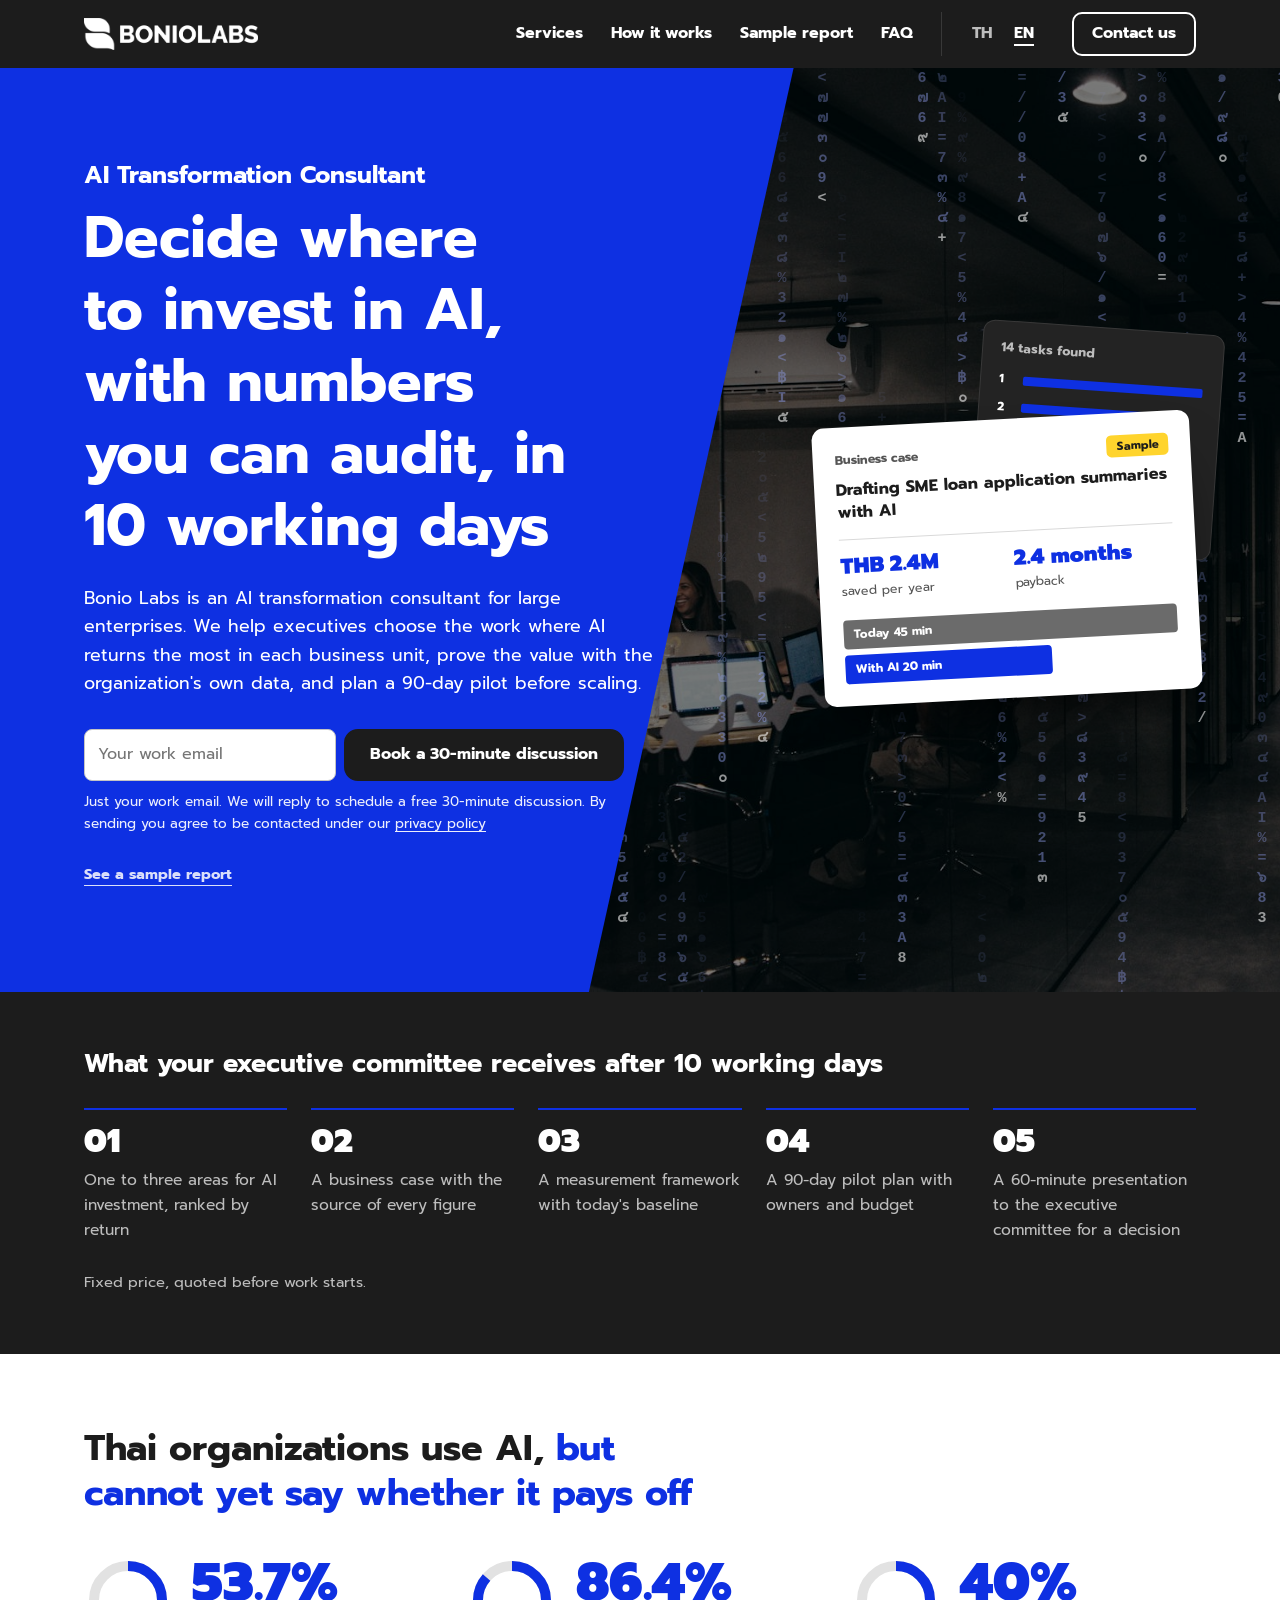
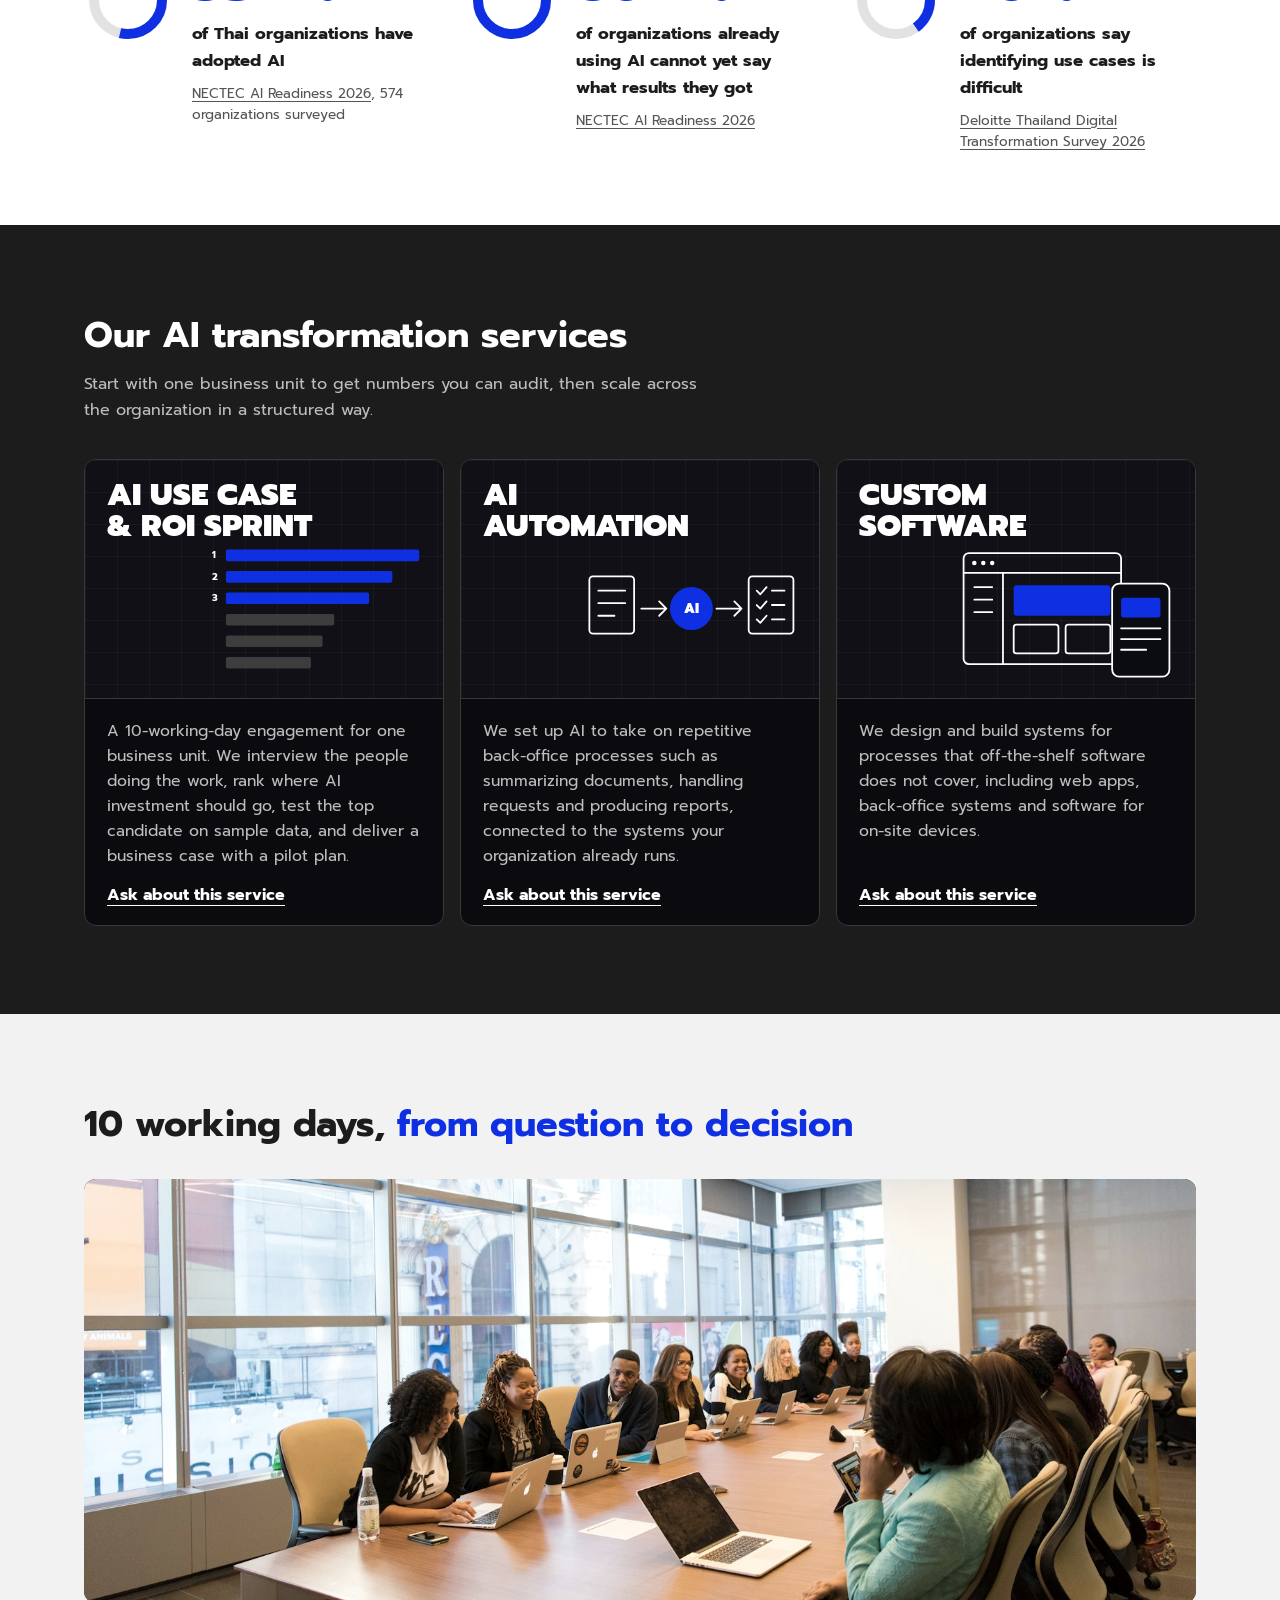
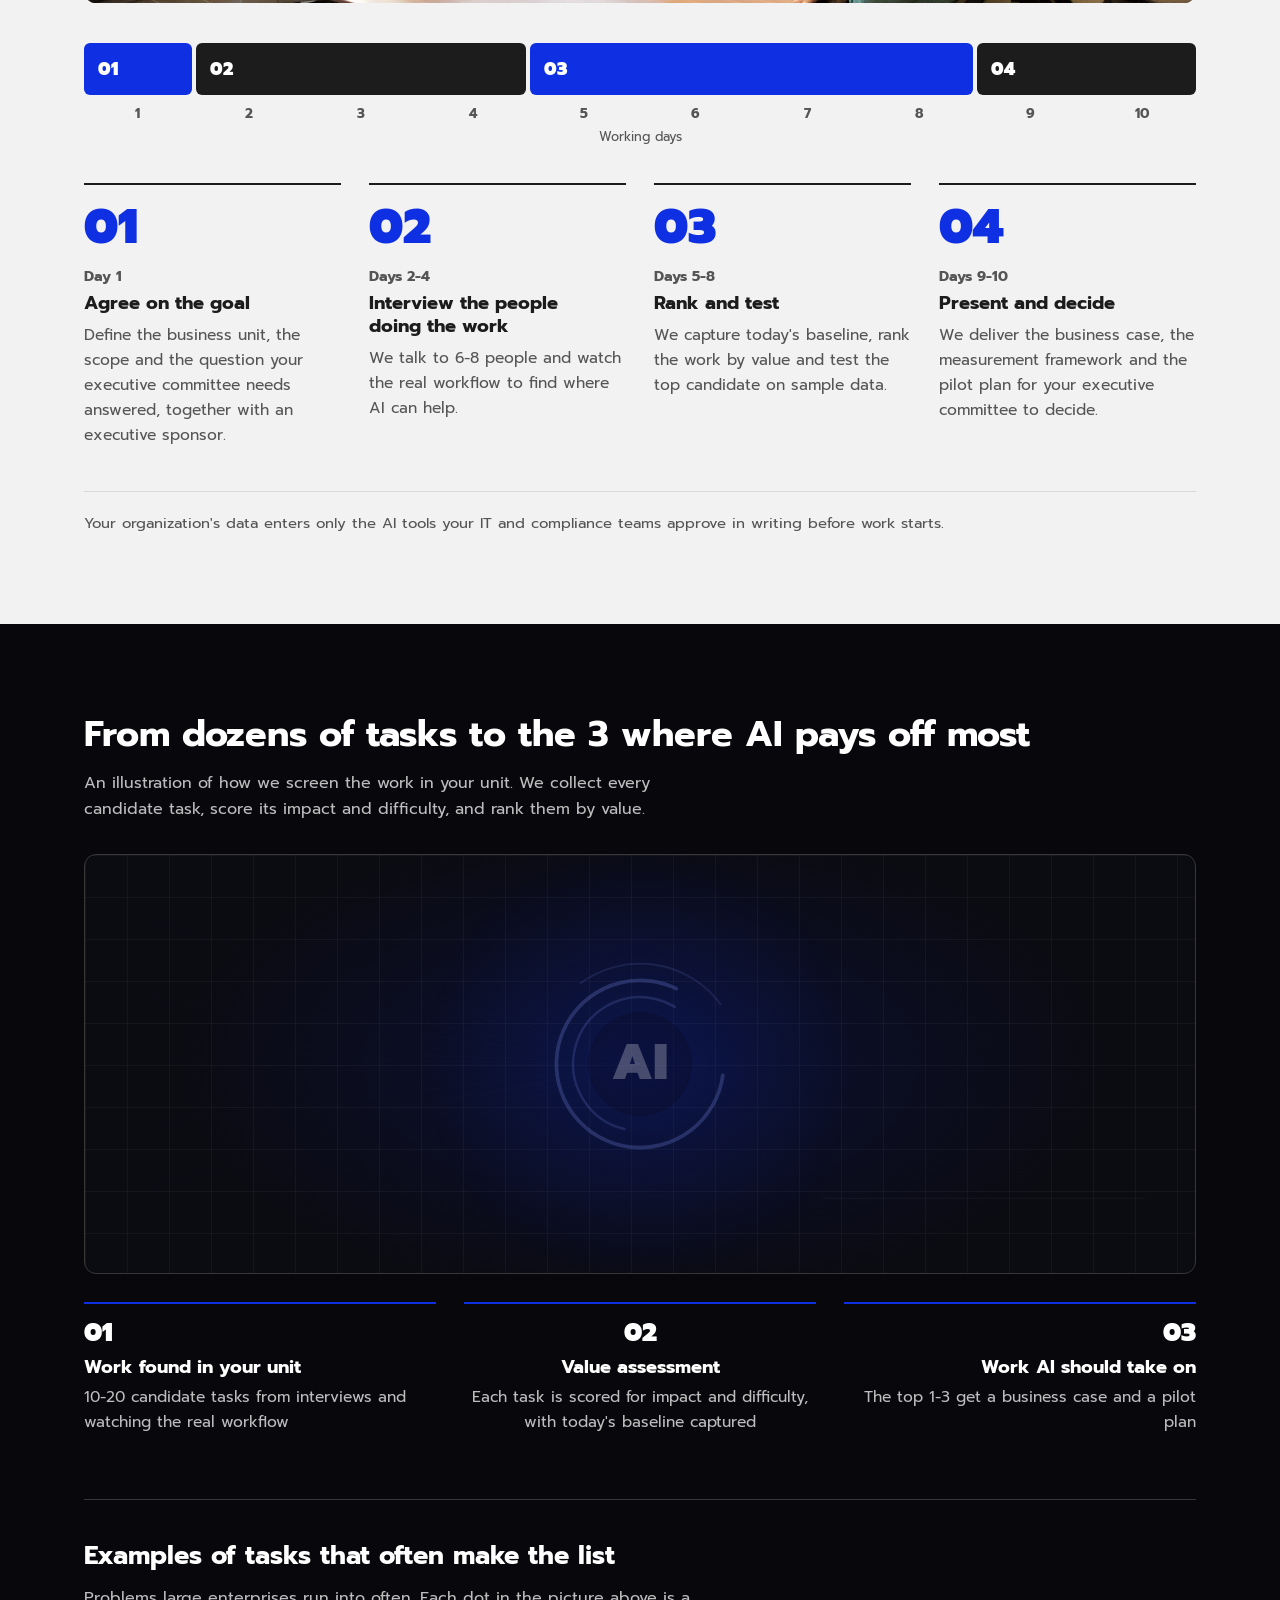
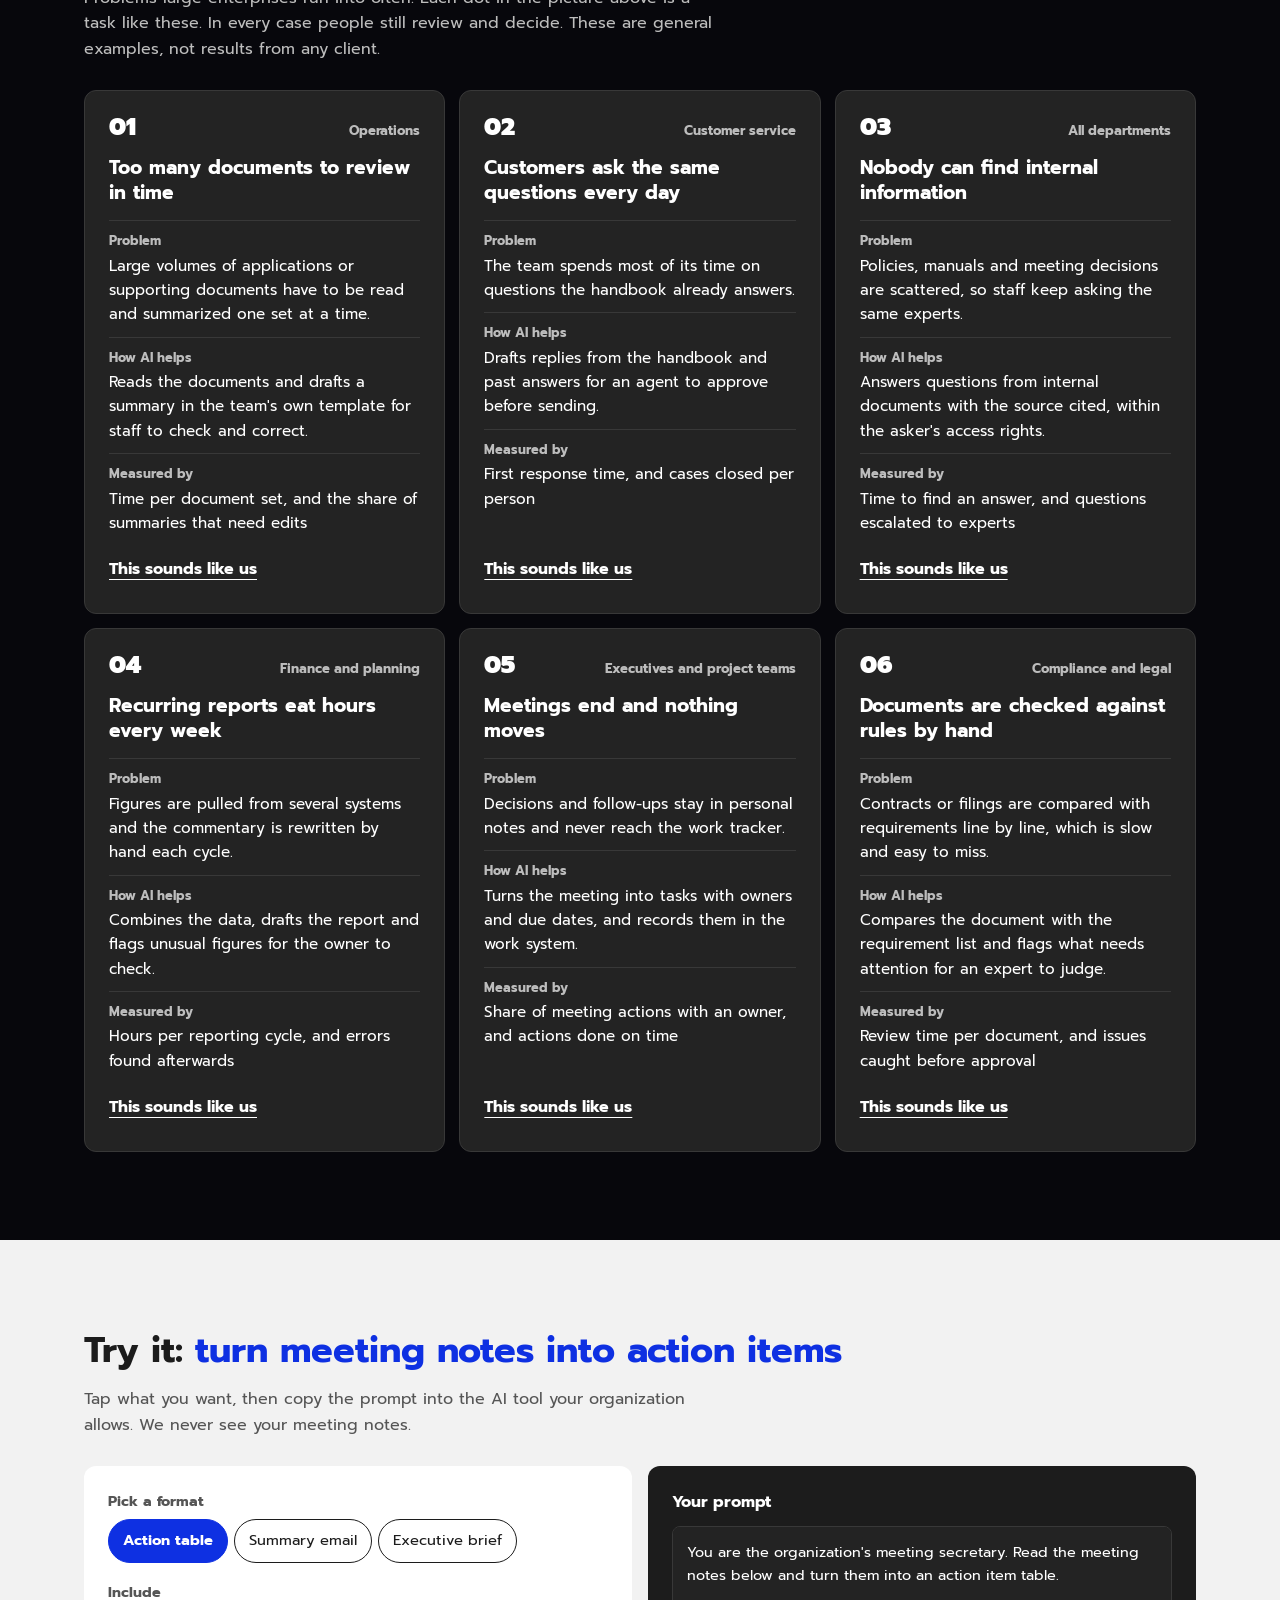
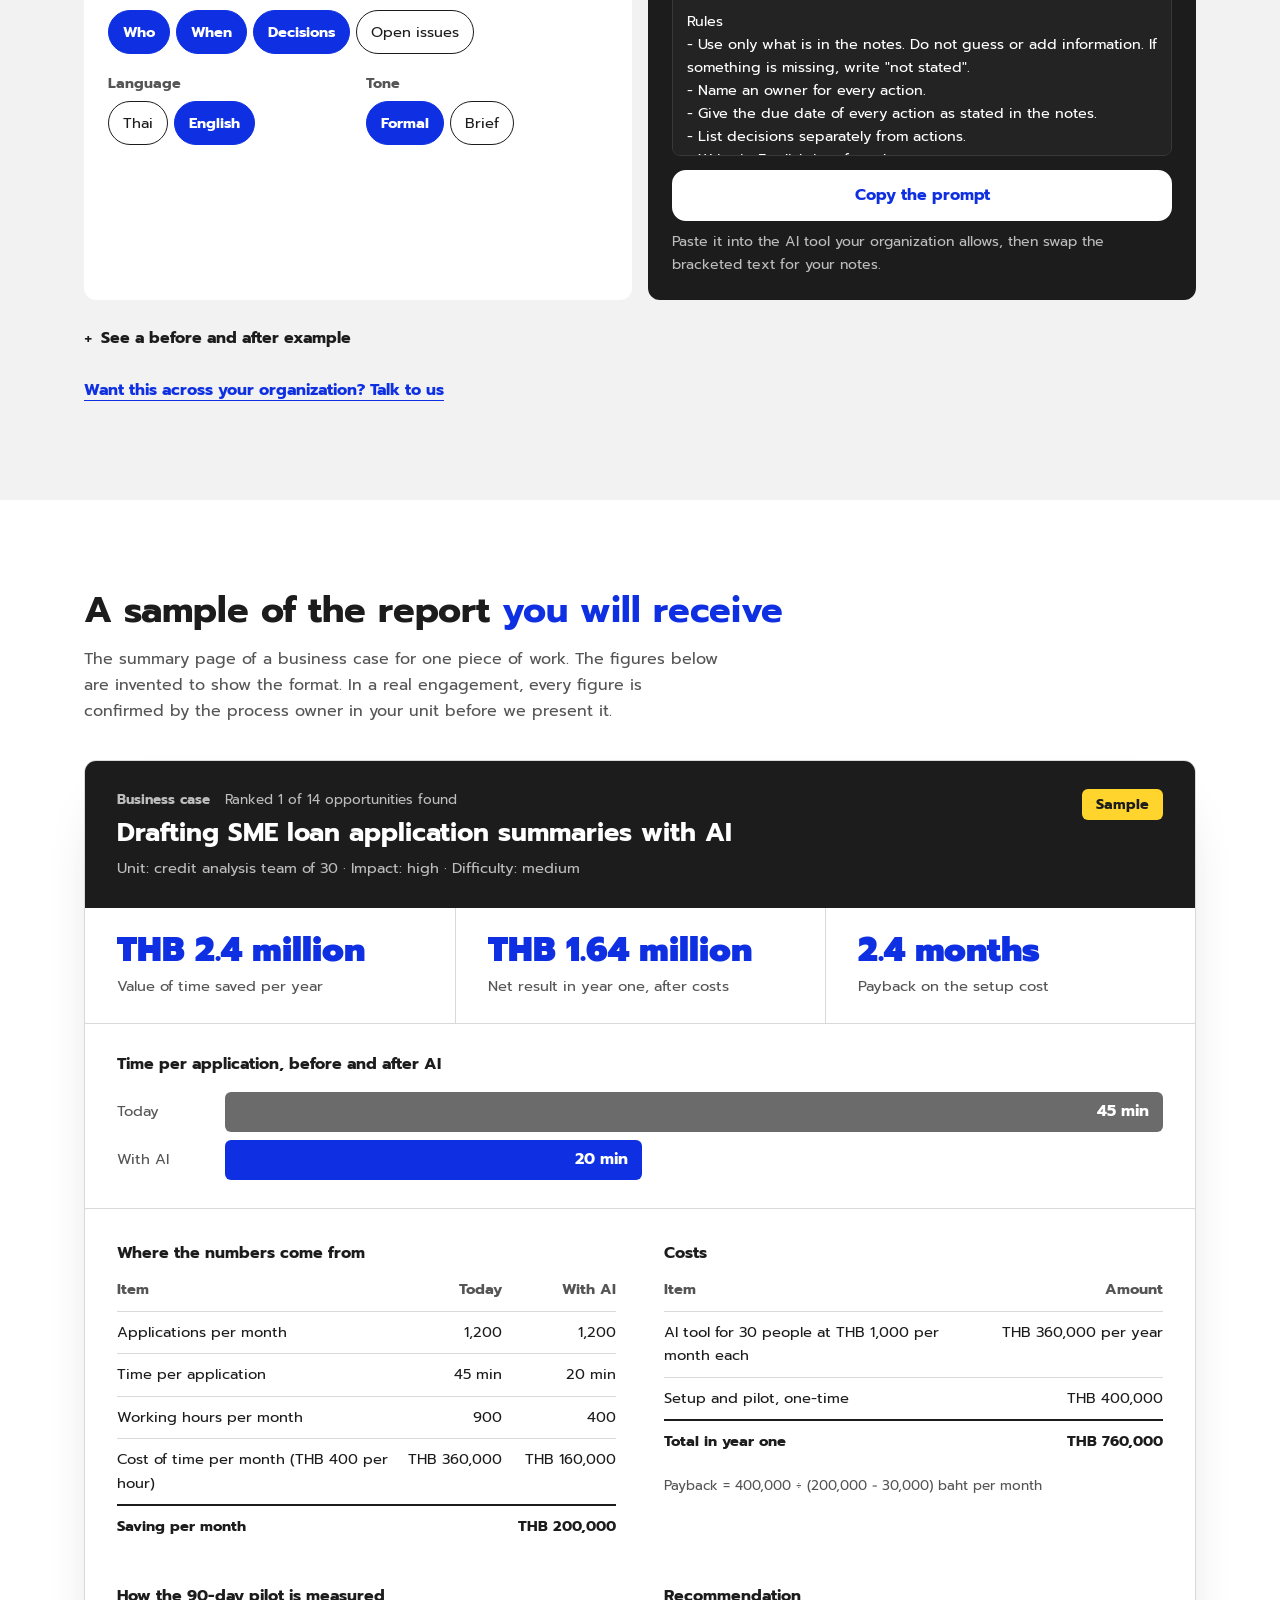
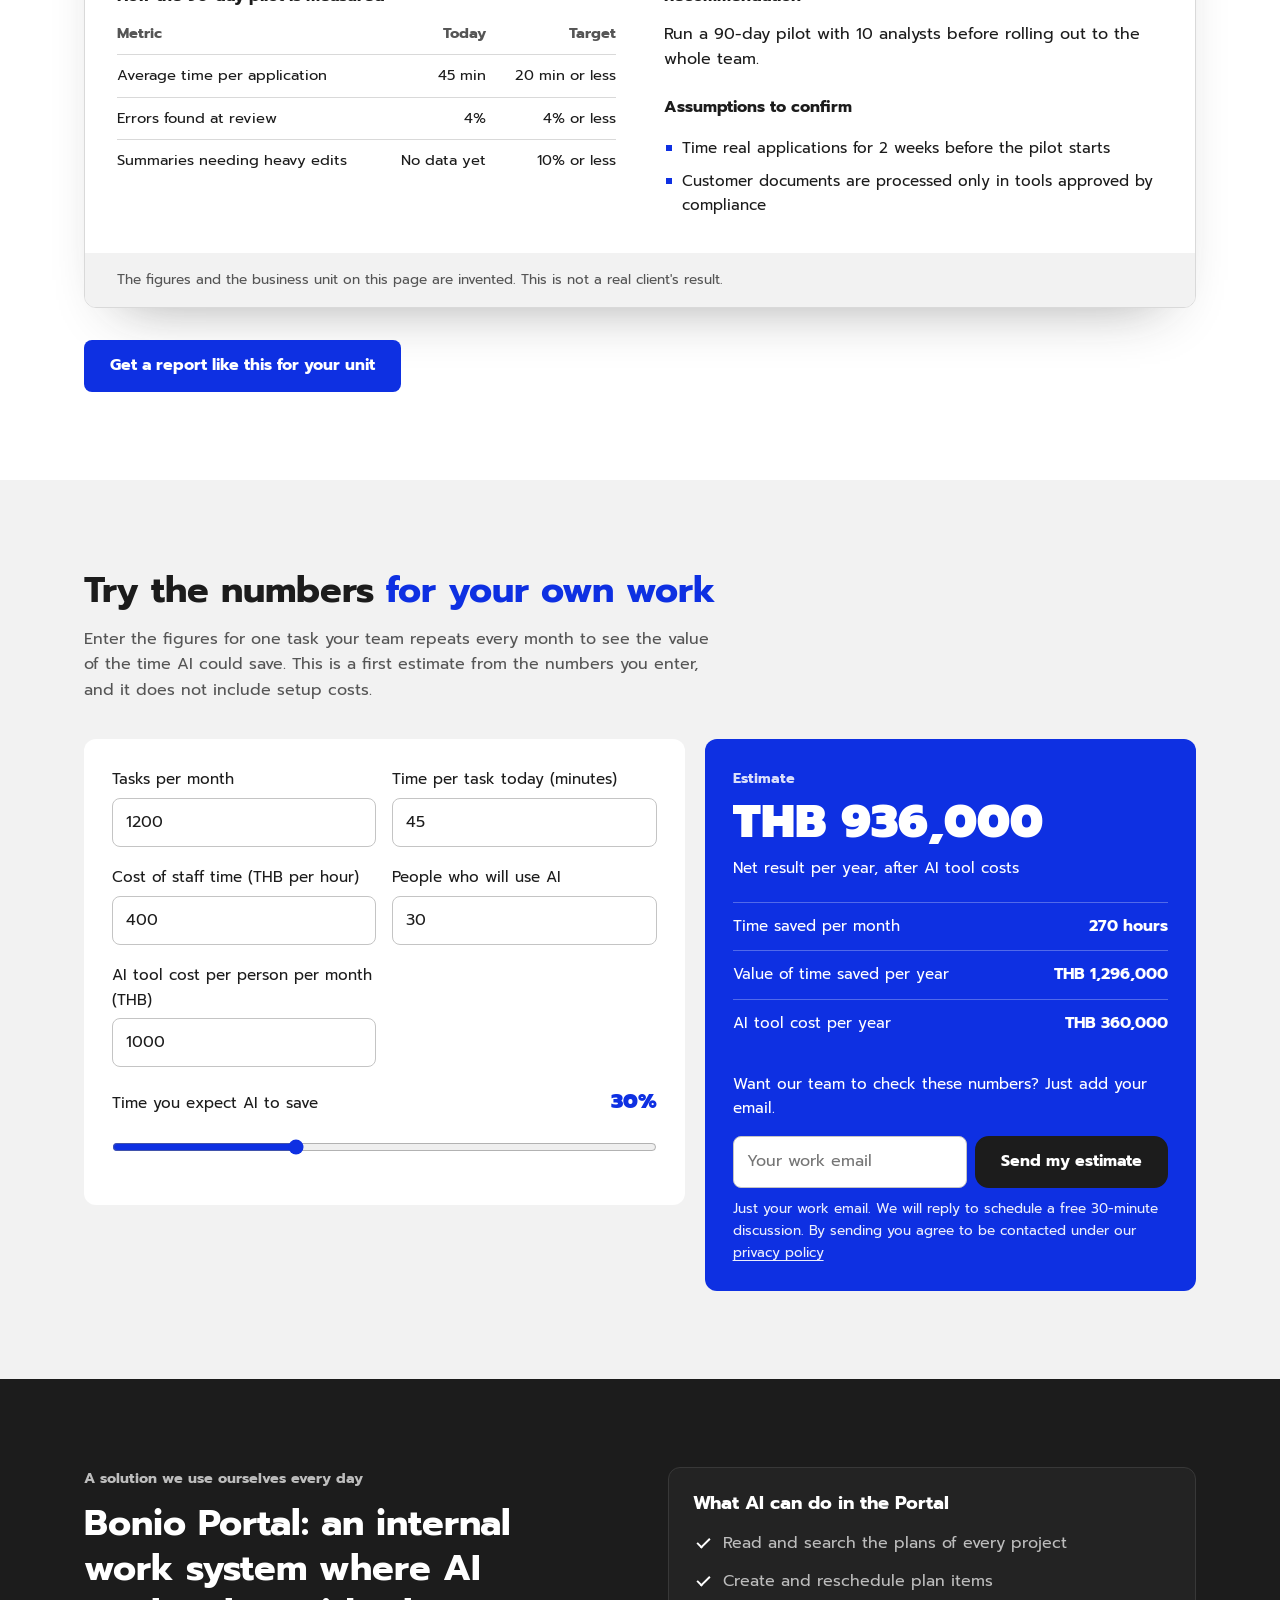
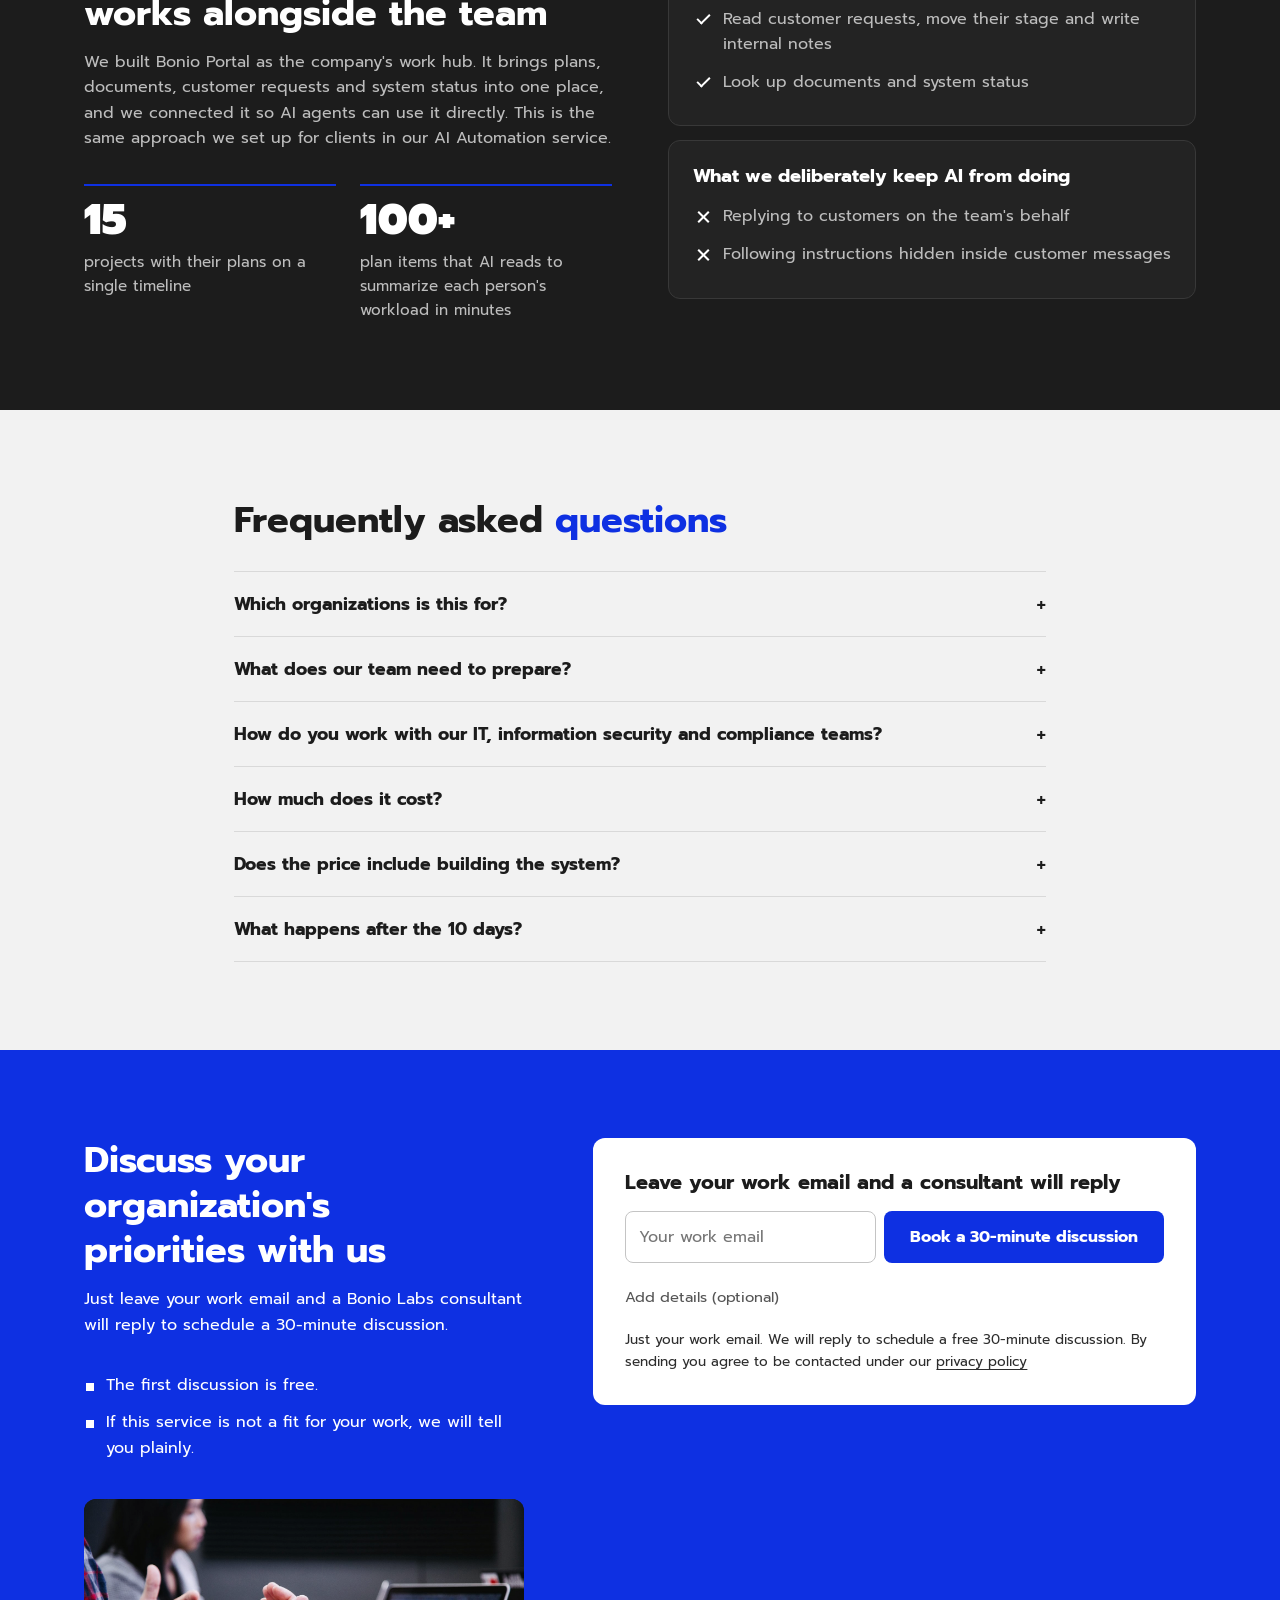
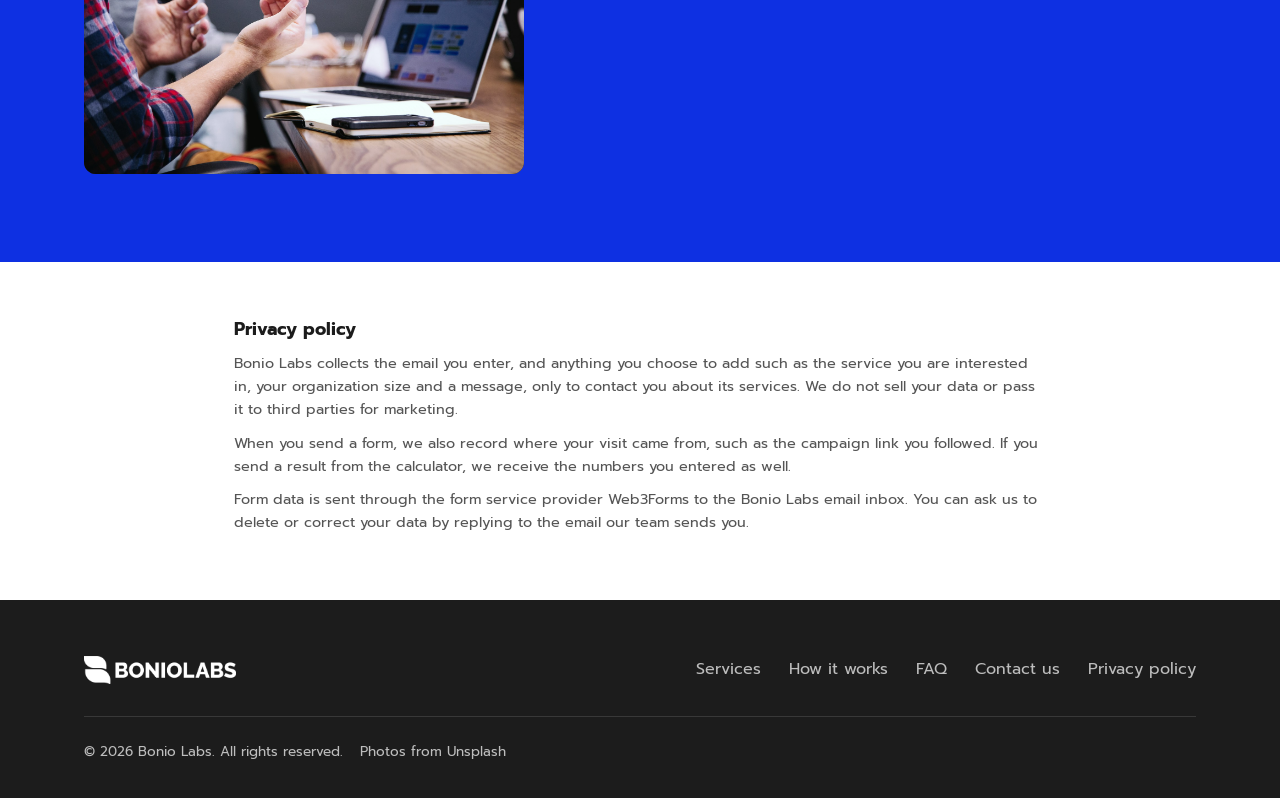
==== en/index.html @ 8bf1ffd3 "Add real photos and a data-rain effect to the hero - Three Unsplash photos: a dark glass meeting roo" ====
<!doctype html>
<html lang="en">
<head>
  <meta charset="utf-8">
  <meta name="viewport" content="width=device-width, initial-scale=1">
  <title>Bonio Labs | AI Transformation Consultant for large enterprises</title>
  <meta name="description" content="Bonio Labs is an AI transformation consultant for large enterprises. We help executives choose where AI investment pays off, with numbers you can audit, and plan a 90-day pilot before scaling.">
  <meta property="og:title" content="Bonio Labs | AI Transformation Consultant for large enterprises">
  <meta property="og:description" content="An AI transformation consultant for large enterprises. Choose where AI investment pays off, with numbers you can audit, and plan a 90-day pilot before scaling.">
  <meta property="og:type" content="website">
  <meta property="og:locale" content="en_US">
  <meta property="og:locale:alternate" content="th_TH">
  <meta property="og:site_name" content="Bonio Labs">
  <meta property="og:url" content="https://ai.boniolabs.com/en/">
  <meta property="og:image" content="https://ai.boniolabs.com/assets/og-image.jpg">
  <meta property="og:image:width" content="1200">
  <meta property="og:image:height" content="630">
  <meta property="og:image:alt" content="The Bonio Labs logo on a blue panel beside a rising bar chart on black">
  <meta name="twitter:card" content="summary_large_image">
  <link rel="canonical" href="https://ai.boniolabs.com/en/">
  <link rel="alternate" hreflang="th" href="https://ai.boniolabs.com/">
  <link rel="alternate" hreflang="en" href="https://ai.boniolabs.com/en/">
  <link rel="alternate" hreflang="x-default" href="https://ai.boniolabs.com/">
  <link rel="icon" href="../favicon.ico" sizes="48x48">
  <link rel="icon" type="image/png" sizes="32x32" href="../assets/favicon-32.png">
  <link rel="apple-touch-icon" href="../assets/apple-touch-icon.png">
  <meta name="theme-color" content="#1c1c1c">
  <link rel="preconnect" href="https://fonts.googleapis.com">
  <link rel="preconnect" href="https://fonts.gstatic.com" crossorigin>
  <link href="https://fonts.googleapis.com/css2?family=Prompt:wght@400;700;900&display=swap" rel="stylesheet">
  <link rel="stylesheet" href="../styles.css?v=16">
  <script type="application/ld+json">
  {
    "@context": "https://schema.org",
    "@type": "FAQPage",
    "mainEntity": [
      {
        "@type": "Question",
        "name": "Which organizations is this for?",
        "acceptedAnswer": { "@type": "Answer", "text": "Large enterprises with several business units, where at least one team already uses AI and executives want evidence before investing further. If nobody in your organization uses AI yet, start with basic training first." }
      },
      {
        "@type": "Question",
        "name": "What does our team need to prepare?",
        "acceptedAnswer": { "@type": "Answer", "text": "One executive sponsor, 6-8 interviewees for 45 minutes each, work volume figures for the past 3 months, and sample data with personal data removed." }
      },
      {
        "@type": "Question",
        "name": "How do you work with our IT, information security and compliance teams?",
        "acceptedAnswer": { "@type": "Answer", "text": "We invite all three from day one, use only the AI tools your organization approves in writing, and test only on sample data with personal data removed." }
      },
      {
        "@type": "Question",
        "name": "How much does it cost?",
        "acceptedAnswer": { "@type": "Answer", "text": "A fixed price per business unit. We send a quotation after the first discussion, and your organization knows the full price before work starts." }
      },
      {
        "@type": "Question",
        "name": "Does the price include building the system?",
        "acceptedAnswer": { "@type": "Answer", "text": "No. This service covers choosing the work AI should take on and proving its value. System development and AI tool costs are separate." }
      },
      {
        "@type": "Question",
        "name": "What happens after the 10 days?",
        "acceptedAnswer": { "@type": "Answer", "text": "Your executive committee decides whether to run the pilot. Your organization can run the plan itself, or have Bonio Labs support the pilot and repeat the same method in other business units." }
      }
    ]
  }
  </script>
  <script type="application/ld+json">
  {
    "@context": "https://schema.org",
    "@graph": [
      {
        "@type": "Organization",
        "@id": "https://ai.boniolabs.com/#organization",
        "name": "Bonio Labs",
        "description": "AI transformation consultant for large enterprises",
        "url": "https://ai.boniolabs.com/",
        "logo": "https://ai.boniolabs.com/assets/apple-touch-icon.png",
        "sameAs": ["https://boniolabs.com/"]
      },
      {
        "@type": "WebSite",
        "@id": "https://ai.boniolabs.com/#website",
        "name": "Bonio Labs",
        "url": "https://ai.boniolabs.com/",
        "inLanguage": ["th", "en"],
        "publisher": { "@id": "https://ai.boniolabs.com/#organization" }
      },
      {
        "@type": "Service",
        "@id": "https://ai.boniolabs.com/en/#ai-use-case-roi-sprint",
        "name": "AI Use Case & ROI Sprint",
        "serviceType": "AI transformation consulting",
        "description": "A 10-working-day engagement for one business unit that picks the work AI should take on, proves the value in numbers, and plans a 90-day pilot.",
        "url": "https://ai.boniolabs.com/en/",
        "inLanguage": "en",
        "areaServed": { "@type": "Country", "name": "Thailand" },
        "provider": { "@id": "https://ai.boniolabs.com/#organization" }
      }
    ]
  }
  </script>
</head>
<body>
  <a class="skip-link" href="#contact">Skip to contact form</a>

  <header class="site-header">
    <div class="wrap header-inner">
      <a class="brand" href="#top" aria-label="Bonio Labs home">
        <img src="../assets/boniolabs-logo-white.png" alt="Bonio Labs" width="174" height="32">
      </a>
      <nav class="nav" id="site-nav" aria-label="Main menu">
        <a href="#services">Services</a>
        <a href="#process">How it works</a>
        <a href="#sample">Sample report</a>
        <a href="#faq">FAQ</a>
        <span class="lang" role="group" aria-label="Choose language">
          <a href="../" lang="th" hreflang="th" aria-label="เปลี่ยนเป็นภาษาไทย">TH</a>
          <span class="lang-current" aria-current="true">EN</span>
        </span>
      </nav>
      <a class="btn btn-outline btn-small header-cta" href="#contact">Contact us</a>
      <button class="nav-toggle" type="button" aria-expanded="false" aria-controls="site-nav" aria-label="Open menu">
        <svg viewBox="0 0 24 24" width="26" height="26" fill="none" stroke="currentColor" stroke-width="2" stroke-linecap="round" aria-hidden="true"><path d="M4 7h16M4 12h16M4 17h16"/></svg>
      </button>
    </div>
  </header>

  <main id="top">
    <section class="hero">
      <img class="hero-photo" src="../assets/photo-glass-room.jpg" alt="" width="1600" height="1067" fetchpriority="high">
      <canvas class="hero-rain" aria-hidden="true"></canvas>
      <div class="wrap hero-grid">
        <div class="hero-copy">
          <p class="hero-kicker">AI Transformation Consultant</p>
          <h1>Decide where to invest in AI, with numbers you can audit, in 10 working days</h1>
          <p class="lead">Bonio Labs is an AI transformation consultant for large enterprises. We help executives choose the work where AI returns the most in each business unit, prove the value with the organization's own data, and plan a 90-day pilot before scaling.</p>
          <div class="hero-actions">
            <form class="quick-lead" data-source="hero" novalidate>
              <label class="sr-only" for="q-email-hero">Work email</label>
              <div class="quick-row">
                <input id="q-email-hero" name="email" type="email" autocomplete="email" inputmode="email" placeholder="Your work email" required>
                <button class="btn btn-dark" type="submit">Book a 30-minute discussion</button>
              </div>
              <input class="quick-hp" name="botcheck" type="checkbox" tabindex="-1" autocomplete="off" aria-hidden="true">
              <p class="quick-error" role="alert" hidden></p>
              <p class="quick-note">Just your work email. We will reply to schedule a free 30-minute discussion. By sending you agree to be contacted under our <a href="#privacy">privacy policy</a></p>
            </form>
          </div>
          <p class="hero-note"><a class="hero-link" href="#sample">See a sample report</a></p>
        </div>
      <div class="hero-visual" aria-hidden="true">
        <div class="mini-card mini-list">
          <p class="mini-title">14 tasks found</p>
          <ul>
            <li><span>1</span><i style="--w: 100%"></i></li>
            <li><span>2</span><i style="--w: 86%"></i></li>
            <li><span>3</span><i style="--w: 74%"></i></li>
            <li class="dim"><span>4</span><i style="--w: 56%"></i></li>
            <li class="dim"><span>5</span><i style="--w: 50%"></i></li>
            <li class="dim"><span>6</span><i style="--w: 44%"></i></li>
          </ul>
        </div>
        <div class="mini-card mini-report">
          <p class="mini-top"><span class="mini-kind">Business case</span><span class="mini-badge">Sample</span></p>
          <p class="mini-h">Drafting SME loan application summaries with AI</p>
          <div class="mini-kpis">
            <div><b>THB 2.4M</b><span>saved per year</span></div>
            <div><b>2.4 months</b><span>payback</span></div>
          </div>
          <div class="mini-bars">
            <span class="mini-bar mini-bar-before">Today 45 min</span>
            <span class="mini-bar mini-bar-after">With AI 20 min</span>
          </div>
        </div>
      </div>
      </div>
    </section>

    <section class="outcomes" aria-labelledby="outcomes-title">
      <div class="wrap">
        <h2 id="outcomes-title">What your executive committee receives after 10 working days</h2>
        <ol class="outcome-list">
          <li><span class="num" aria-hidden="true">01</span><p>One to three areas for AI investment, ranked by return</p></li>
          <li><span class="num" aria-hidden="true">02</span><p>A business case with the source of every figure</p></li>
          <li><span class="num" aria-hidden="true">03</span><p>A measurement framework with today's baseline</p></li>
          <li><span class="num" aria-hidden="true">04</span><p>A 90-day pilot plan with owners and budget</p></li>
          <li><span class="num" aria-hidden="true">05</span><p>A 60-minute presentation to the executive committee for a decision</p></li>
        </ol>
        <p class="outcome-note">Fixed price, quoted before work starts.</p>
      </div>
    </section>

    <section class="stats light" aria-labelledby="stats-title">
      <div class="wrap">
        <h2 id="stats-title">Thai organizations use AI, <span class="blue">but cannot yet say whether it pays off</span></h2>
        <div class="stat-grid">
          <div class="stat">
            <svg class="ring" viewBox="0 0 88 88" width="88" height="88" aria-hidden="true"><circle cx="44" cy="44" r="34" fill="none" stroke="#e2e2e2" stroke-width="10"/><circle cx="44" cy="44" r="34" fill="none" stroke="#0e30e2" stroke-width="10" stroke-dasharray="114.72 213.63" transform="rotate(-90 44 44)"/></svg>
            <div>
              <p class="stat-number">53.7%</p>
              <p class="stat-label">of Thai organizations have adopted AI</p>
              <p class="stat-source"><a href="https://www.bangkokbiznews.com/tech/innovation/1251070" target="_blank" rel="noopener">NECTEC AI Readiness 2026</a>, 574 organizations surveyed</p>
            </div>
          </div>
          <div class="stat">
            <svg class="ring" viewBox="0 0 88 88" width="88" height="88" aria-hidden="true"><circle cx="44" cy="44" r="34" fill="none" stroke="#e2e2e2" stroke-width="10"/><circle cx="44" cy="44" r="34" fill="none" stroke="#0e30e2" stroke-width="10" stroke-dasharray="184.58 213.63" transform="rotate(-90 44 44)"/></svg>
            <div>
              <p class="stat-number">86.4%</p>
              <p class="stat-label">of organizations already using AI cannot yet say what results they got</p>
              <p class="stat-source"><a href="https://www.bangkokbiznews.com/tech/innovation/1251070" target="_blank" rel="noopener">NECTEC AI Readiness 2026</a></p>
            </div>
          </div>
          <div class="stat">
            <svg class="ring" viewBox="0 0 88 88" width="88" height="88" aria-hidden="true"><circle cx="44" cy="44" r="34" fill="none" stroke="#e2e2e2" stroke-width="10"/><circle cx="44" cy="44" r="34" fill="none" stroke="#0e30e2" stroke-width="10" stroke-dasharray="85.45 213.63" transform="rotate(-90 44 44)"/></svg>
            <div>
              <p class="stat-number">40%</p>
              <p class="stat-label">of organizations say identifying use cases is difficult</p>
              <p class="stat-source"><a href="https://www.deloitte.com/southeast-asia/en/about/press-room/deloitte-thailand-digital-momentum-ai-payoff.html" target="_blank" rel="noopener">Deloitte Thailand Digital Transformation Survey 2026</a></p>
            </div>
          </div>
        </div>
      </div>
    </section>

    <section id="services" class="section dark">
      <div class="wrap">
        <h2>Our AI transformation services</h2>
        <p class="section-lead">Start with one business unit to get numbers you can audit, then scale across the organization in a structured way.</p>
        <div class="svc-grid">
          <article class="svc">
            <div class="svc-media">
              <svg class="svc-art" viewBox="0 0 240 160" aria-hidden="true" fill="none">
                <g font-family="Prompt, sans-serif" font-size="11" font-weight="700" fill="#ffffff">
                  <text x="4" y="24">1</text><text x="4" y="48">2</text><text x="4" y="72">3</text>
                </g>
                <rect x="20" y="14" width="216" height="13" rx="2" fill="#0e30e2"/>
                <rect x="20" y="38" width="186" height="13" rx="2" fill="#0e30e2"/>
                <rect x="20" y="62" width="160" height="13" rx="2" fill="#0e30e2"/>
                <rect x="20" y="86" width="121" height="13" rx="2" fill="#3d3d3d"/>
                <rect x="20" y="110" width="108" height="13" rx="2" fill="#3d3d3d"/>
                <rect x="20" y="134" width="95" height="13" rx="2" fill="#3d3d3d"/>
              </svg>
              <h3 class="svc-title">AI Use Case<br> &amp; ROI Sprint</h3>
            </div>
            <div class="svc-body">
              <p>A 10-working-day engagement for one business unit. We interview the people doing the work, rank where AI investment should go, test the top candidate on sample data, and deliver a business case with a pilot plan.</p>
              <a class="svc-link" href="#contact" data-service="AI Use Case &amp; ROI Sprint">Ask about this service</a>
            </div>
          </article>
          <article class="svc">
            <div class="svc-media">
              <svg class="svc-art" viewBox="0 0 240 160" aria-hidden="true" fill="none" stroke="#ffffff" stroke-width="2" stroke-linecap="round" stroke-linejoin="round">
                <rect x="6" y="44" width="50" height="64" rx="4"/>
                <path d="M16 60h30M16 74h30M16 88h18"/>
                <path d="M64 80h28M84 72l8 8-8 8"/>
                <circle cx="120" cy="80" r="24" fill="#0e30e2" stroke="none"/>
                <text x="120" y="85" text-anchor="middle" font-family="Prompt, sans-serif" font-size="15" font-weight="900" fill="#ffffff" stroke="none">AI</text>
                <path d="M148 80h28M168 72l8 8-8 8"/>
                <rect x="184" y="44" width="50" height="64" rx="4"/>
                <path d="M193 60l4 4 7-8M193 76l4 4 7-8M193 92l4 4 7-8"/>
                <path d="M210 60h14M210 76h14M210 92h14"/>
              </svg>
              <h3 class="svc-title">AI<br> Automation</h3>
            </div>
            <div class="svc-body">
              <p>We set up AI to take on repetitive back-office processes such as summarizing documents, handling requests and producing reports, connected to the systems your organization already runs.</p>
              <a class="svc-link" href="#contact" data-service="AI Automation for back-office work">Ask about this service</a>
            </div>
          </article>
          <article class="svc">
            <div class="svc-media">
              <svg class="svc-art" viewBox="0 0 240 160" aria-hidden="true" fill="none" stroke="#ffffff" stroke-width="2" stroke-linecap="round" stroke-linejoin="round">
                <rect x="4" y="18" width="176" height="124" rx="6"/>
                <path d="M4 40h176"/>
                <circle cx="16" cy="29" r="2.5" fill="#ffffff" stroke="none"/><circle cx="26" cy="29" r="2.5" fill="#ffffff" stroke="none"/><circle cx="36" cy="29" r="2.5" fill="#ffffff" stroke="none"/>
                <path d="M48 40v102"/>
                <path d="M16 56h20M16 70h20M16 84h20"/>
                <rect x="60" y="54" width="108" height="34" rx="3" fill="#0e30e2" stroke="none"/>
                <rect x="60" y="98" width="50" height="32" rx="3"/>
                <rect x="118" y="98" width="50" height="32" rx="3"/>
                <rect x="170" y="52" width="64" height="104" rx="8" fill="#0b0b12"/>
                <rect x="180" y="68" width="44" height="22" rx="3" fill="#0e30e2" stroke="none"/>
                <path d="M180 102h44M180 114h44M180 126h28"/>
              </svg>
              <h3 class="svc-title">Custom<br> Software</h3>
            </div>
            <div class="svc-body">
              <p>We design and build systems for processes that off-the-shelf software does not cover, including web apps, back-office systems and software for on-site devices.</p>
              <a class="svc-link" href="#contact" data-service="Custom Software development">Ask about this service</a>
            </div>
          </article>
        </div>
      </div>
    </section>

    <section id="process" class="section gray light">
      <div class="wrap">
        <h2>10 working days, <span class="blue">from question to decision</span></h2>
        <figure class="photo photo-wide">
          <img src="../assets/photo-boardroom.jpg" alt="A team meeting around a long table in a conference room with large windows" width="1600" height="1068" loading="lazy" decoding="async">
        </figure>
        <div class="timeline" role="img" aria-label="Timeline of 10 working days: step 1 takes 1 day, step 2 takes 3 days, step 3 takes 4 days, step 4 takes 2 days">
          <div class="tl-bar">
            <span class="tl-seg" style="--span: 1">01</span>
            <span class="tl-seg" style="--span: 3">02</span>
            <span class="tl-seg" style="--span: 4">03</span>
            <span class="tl-seg" style="--span: 2">04</span>
          </div>
          <div class="tl-days">
            <span>1</span><span>2</span><span>3</span><span>4</span><span>5</span><span>6</span><span>7</span><span>8</span><span>9</span><span>10</span>
          </div>
          <p class="tl-caption">Working days</p>
        </div>
        <ol class="steps">
          <li>
            <p class="step-num" aria-hidden="true">01</p>
            <p class="step-day">Day 1</p>
            <h3>Agree on the goal</h3>
            <p>Define the business unit, the scope and the question your executive committee needs answered, together with an executive sponsor.</p>
          </li>
          <li>
            <p class="step-num" aria-hidden="true">02</p>
            <p class="step-day">Days 2-4</p>
            <h3>Interview the people doing the work</h3>
            <p>We talk to 6-8 people and watch the real workflow to find where AI can help.</p>
          </li>
          <li>
            <p class="step-num" aria-hidden="true">03</p>
            <p class="step-day">Days 5-8</p>
            <h3>Rank and test</h3>
            <p>We capture today's baseline, rank the work by value and test the top candidate on sample data.</p>
          </li>
          <li>
            <p class="step-num" aria-hidden="true">04</p>
            <p class="step-day">Days 9-10</p>
            <h3>Present and decide</h3>
            <p>We deliver the business case, the measurement framework and the pilot plan for your executive committee to decide.</p>
          </li>
        </ol>
        <p class="process-note">Your organization's data enters only the AI tools your IT and compliance teams approve in writing before work starts.</p>
      </div>
    </section>

    <section id="viz" class="section viz" aria-labelledby="viz-title">
      <div class="wrap">
        <h2 id="viz-title">From dozens of tasks to the 3 where AI pays off most</h2>
        <p class="section-lead">An illustration of how we screen the work in your unit. We collect every candidate task, score its impact and difficulty, and rank them by value.</p>
        <div class="viz-stage">
          <canvas id="viz-canvas" role="img" aria-label="Animation: dots standing for 14 tasks flow into an AI core in the centre and come out as a bar chart ranked by value, with the first three bars lighting up"></canvas>
        </div>
        <ol class="viz-captions">
          <li>
            <span class="num" aria-hidden="true">01</span>
            <h3>Work found in your unit</h3>
            <p>10-20 candidate tasks from interviews and watching the real workflow</p>
          </li>
          <li>
            <span class="num" aria-hidden="true">02</span>
            <h3>Value assessment</h3>
            <p>Each task is scored for impact and difficulty, with today's baseline captured</p>
          </li>
          <li>
            <span class="num" aria-hidden="true">03</span>
            <h3>Work AI should take on</h3>
            <p>The top 1-3 get a business case and a pilot plan</p>
          </li>
        </ol>

        <div class="viz-examples" id="solutions">
          <h3 class="viz-examples-title">Examples of tasks that often make the list</h3>
          <p class="section-lead">Problems large enterprises run into often. Each dot in the picture above is a task like these. In every case people still review and decide. These are general examples, not results from any client.</p>
        <ol class="sol-grid">
          <li class="sol">
            <p class="sol-top"><span class="sol-num" aria-hidden="true">01</span><span class="sol-dept">Operations</span></p>
            <h4>Too many documents to review in time</h4>
            <dl>
              <div><dt>Problem</dt><dd>Large volumes of applications or supporting documents have to be read and summarized one set at a time.</dd></div>
              <div><dt>How AI helps</dt><dd>Reads the documents and drafts a summary in the team's own template for staff to check and correct.</dd></div>
              <div><dt>Measured by</dt><dd>Time per document set, and the share of summaries that need edits</dd></div>
            </dl>
            <a class="sol-link" href="#contact" data-topic="Too many documents to review in time">This sounds like us</a>
          </li>
          <li class="sol">
            <p class="sol-top"><span class="sol-num" aria-hidden="true">02</span><span class="sol-dept">Customer service</span></p>
            <h4>Customers ask the same questions every day</h4>
            <dl>
              <div><dt>Problem</dt><dd>The team spends most of its time on questions the handbook already answers.</dd></div>
              <div><dt>How AI helps</dt><dd>Drafts replies from the handbook and past answers for an agent to approve before sending.</dd></div>
              <div><dt>Measured by</dt><dd>First response time, and cases closed per person</dd></div>
            </dl>
            <a class="sol-link" href="#contact" data-topic="Customers ask the same questions every day">This sounds like us</a>
          </li>
          <li class="sol">
            <p class="sol-top"><span class="sol-num" aria-hidden="true">03</span><span class="sol-dept">All departments</span></p>
            <h4>Nobody can find internal information</h4>
            <dl>
              <div><dt>Problem</dt><dd>Policies, manuals and meeting decisions are scattered, so staff keep asking the same experts.</dd></div>
              <div><dt>How AI helps</dt><dd>Answers questions from internal documents with the source cited, within the asker's access rights.</dd></div>
              <div><dt>Measured by</dt><dd>Time to find an answer, and questions escalated to experts</dd></div>
            </dl>
            <a class="sol-link" href="#contact" data-topic="Nobody can find internal information">This sounds like us</a>
          </li>
          <li class="sol">
            <p class="sol-top"><span class="sol-num" aria-hidden="true">04</span><span class="sol-dept">Finance and planning</span></p>
            <h4>Recurring reports eat hours every week</h4>
            <dl>
              <div><dt>Problem</dt><dd>Figures are pulled from several systems and the commentary is rewritten by hand each cycle.</dd></div>
              <div><dt>How AI helps</dt><dd>Combines the data, drafts the report and flags unusual figures for the owner to check.</dd></div>
              <div><dt>Measured by</dt><dd>Hours per reporting cycle, and errors found afterwards</dd></div>
            </dl>
            <a class="sol-link" href="#contact" data-topic="Recurring reports eat hours every week">This sounds like us</a>
          </li>
          <li class="sol">
            <p class="sol-top"><span class="sol-num" aria-hidden="true">05</span><span class="sol-dept">Executives and project teams</span></p>
            <h4>Meetings end and nothing moves</h4>
            <dl>
              <div><dt>Problem</dt><dd>Decisions and follow-ups stay in personal notes and never reach the work tracker.</dd></div>
              <div><dt>How AI helps</dt><dd>Turns the meeting into tasks with owners and due dates, and records them in the work system.</dd></div>
              <div><dt>Measured by</dt><dd>Share of meeting actions with an owner, and actions done on time</dd></div>
            </dl>
            <a class="sol-link" href="#contact" data-topic="Meetings end and nothing moves">This sounds like us</a>
          </li>
          <li class="sol">
            <p class="sol-top"><span class="sol-num" aria-hidden="true">06</span><span class="sol-dept">Compliance and legal</span></p>
            <h4>Documents are checked against rules by hand</h4>
            <dl>
              <div><dt>Problem</dt><dd>Contracts or filings are compared with requirements line by line, which is slow and easy to miss.</dd></div>
              <div><dt>How AI helps</dt><dd>Compares the document with the requirement list and flags what needs attention for an expert to judge.</dd></div>
              <div><dt>Measured by</dt><dd>Review time per document, and issues caught before approval</dd></div>
            </dl>
            <a class="sol-link" href="#contact" data-topic="Documents are checked against rules by hand">This sounds like us</a>
          </li>
        </ol>
        </div>
      </div>
    </section>

    <section id="tool" class="section gray light" aria-labelledby="tool-title">
      <div class="wrap">
        <h2 id="tool-title">Try it: <span class="blue">turn meeting notes into action items</span></h2>
        <p class="section-lead">Tap what you want, then copy the prompt into the AI tool your organization allows. We never see your meeting notes.</p>

        <div class="tool">
          <div class="tool-controls">
              <fieldset data-key="format" data-mode="single">
                <legend>Pick a format</legend>
                <div class="chips">
                <button class="chip" type="button" data-value="table" aria-pressed="true">Action table</button>
                <button class="chip" type="button" data-value="email" aria-pressed="false">Summary email</button>
                <button class="chip" type="button" data-value="brief" aria-pressed="false">Executive brief</button>
                </div>
              </fieldset>
              <fieldset data-key="include" data-mode="multi">
                <legend>Include</legend>
                <div class="chips">
                <button class="chip" type="button" data-value="owner" aria-pressed="true">Who</button>
                <button class="chip" type="button" data-value="due" aria-pressed="true">When</button>
                <button class="chip" type="button" data-value="decisions" aria-pressed="true">Decisions</button>
                <button class="chip" type="button" data-value="open" aria-pressed="false">Open issues</button>
                </div>
              </fieldset>
            <div class="tool-row">
              <fieldset data-key="language" data-mode="single">
                <legend>Language</legend>
                <div class="chips">
                <button class="chip" type="button" data-value="th" aria-pressed="false">Thai</button>
                <button class="chip" type="button" data-value="en" aria-pressed="true">English</button>
                </div>
              </fieldset>
              <fieldset data-key="tone" data-mode="single">
                <legend>Tone</legend>
                <div class="chips">
                <button class="chip" type="button" data-value="formal" aria-pressed="true">Formal</button>
                <button class="chip" type="button" data-value="brief" aria-pressed="false">Brief</button>
                </div>
              </fieldset>
            </div>
          </div>

          <div class="tool-output">
            <p class="tool-output-title">Your prompt</p>
            <pre id="tool-prompt" tabindex="0" aria-label="Your prompt"></pre>
            <button class="btn btn-white btn-block" type="button" id="tool-copy">Copy the prompt</button>
            <p class="tool-status" id="tool-status" role="status"></p>
            <p class="tool-how">Paste it into the AI tool your organization allows, then swap the bracketed text for your notes.</p>
          </div>
        </div>

        <details class="tool-example">
          <summary>See a before and after example</summary>
          <div class="tool-example-grid">
            <div class="tool-before">
              <p class="tool-tag">Meeting notes</p>
              <pre>Project team meeting
- Nuch says the Q3 sales report is not finished, will send it this Friday
- New system tested, the login page is slow, Ton will talk to the vendor
- Next year's training budget not settled, waiting for figures from HR
- Agreed to move the go-live date to 1 Dec
- May will prepare the staff communication plan, due next week</pre>
            </div>
            <div class="tool-after">
              <p class="tool-tag">Result as an action table</p>
              <table>
                <thead>
                  <tr><th scope="col">Action</th><th scope="col">Who</th><th scope="col">When</th></tr>
                </thead>
                <tbody>
                    <tr><td>Send the Q3 sales report</td><td>Nuch</td><td>This Friday</td></tr>
                    <tr><td>Prepare the staff communication plan</td><td>May</td><td>Next week</td></tr>
                    <tr><td>Talk to the vendor about the slow login page</td><td>Ton</td><td>Not stated</td></tr>
                </tbody>
              </table>
              <dl class="tool-extra">
                  <div><dt>Decisions</dt><dd>Go-live date moved to 1 Dec.</dd></div>
                  <div><dt>Points to confirm with attendees</dt><dd>The due date for the vendor follow-up, and who owns next year's training budget.</dd></div>
              </dl>
            </div>
          </div>
          <p class="tool-note">An invented example to show the format. Real output depends on the AI you use, and a person should always check it before passing it on.</p>
        </details>

        <a class="tool-cta" href="#contact" data-topic="Turn a meeting into action items">Want this across your organization? Talk to us</a>
      </div>
    </section>

    <section id="sample" class="section light">
      <div class="wrap">
        <h2>A sample of the report <span class="blue">you will receive</span></h2>
        <p class="section-lead">The summary page of a business case for one piece of work. The figures below are invented to show the format. In a real engagement, every figure is confirmed by the process owner in your unit before we present it.</p>

        <article class="report" aria-label="Sample business case with invented figures">
          <header class="report-head">
            <div>
              <p class="report-kind">Business case <span class="report-rank">Ranked 1 of 14 opportunities found</span></p>
              <h3>Drafting SME loan application summaries with AI</h3>
              <p class="report-meta">Unit: credit analysis team of 30 · Impact: high · Difficulty: medium</p>
            </div>
            <p class="report-badge">Sample</p>
          </header>

          <div class="report-kpis">
            <div>
              <p class="kpi-num">THB 2.4 million</p>
              <p class="kpi-label">Value of time saved per year</p>
            </div>
            <div>
              <p class="kpi-num">THB 1.64 million</p>
              <p class="kpi-label">Net result in year one, after costs</p>
            </div>
            <div>
              <p class="kpi-num">2.4 months</p>
              <p class="kpi-label">Payback on the setup cost</p>
            </div>
          </div>

          <div class="report-chart" role="img" aria-label="Chart of time per application: 45 minutes today, 20 minutes with AI">
            <h4>Time per application, before and after AI</h4>
            <div class="bar-row">
              <span class="bar-label">Today</span>
              <span class="bar-track"><span class="bar bar-before" style="width: 100%">45 min</span></span>
            </div>
            <div class="bar-row">
              <span class="bar-label">With AI</span>
              <span class="bar-track"><span class="bar bar-after" style="width: 44.44%">20 min</span></span>
            </div>
          </div>

          <div class="report-body">
            <div class="report-block">
              <h4>Where the numbers come from</h4>
              <table>
                <thead>
                  <tr><th scope="col">Item</th><th scope="col">Today</th><th scope="col">With AI</th></tr>
                </thead>
                <tbody>
                  <tr><td>Applications per month</td><td>1,200</td><td>1,200</td></tr>
                  <tr><td>Time per application</td><td>45 min</td><td>20 min</td></tr>
                  <tr><td>Working hours per month</td><td>900</td><td>400</td></tr>
                  <tr><td>Cost of time per month (THB 400 per hour)</td><td>THB 360,000</td><td>THB 160,000</td></tr>
                  <tr class="total"><td>Saving per month</td><td></td><td>THB 200,000</td></tr>
                </tbody>
              </table>
            </div>

            <div class="report-block">
              <h4>Costs</h4>
              <table>
                <thead>
                  <tr><th scope="col">Item</th><th scope="col">Amount</th></tr>
                </thead>
                <tbody>
                  <tr><td>AI tool for 30 people at THB 1,000 per month each</td><td>THB 360,000 per year</td></tr>
                  <tr><td>Setup and pilot, one-time</td><td>THB 400,000</td></tr>
                  <tr class="total"><td>Total in year one</td><td>THB 760,000</td></tr>
                </tbody>
              </table>
              <p class="report-calc">Payback = 400,000 ÷ (200,000 − 30,000) baht per month</p>
            </div>

            <div class="report-block">
              <h4>How the 90-day pilot is measured</h4>
              <table>
                <thead>
                  <tr><th scope="col">Metric</th><th scope="col">Today</th><th scope="col">Target</th></tr>
                </thead>
                <tbody>
                  <tr><td>Average time per application</td><td>45 min</td><td>20 min or less</td></tr>
                  <tr><td>Errors found at review</td><td>4%</td><td>4% or less</td></tr>
                  <tr><td>Summaries needing heavy edits</td><td>No data yet</td><td>10% or less</td></tr>
                </tbody>
              </table>
            </div>

            <div class="report-block">
              <h4>Recommendation</h4>
              <p>Run a 90-day pilot with 10 analysts before rolling out to the whole team.</p>
              <h4 class="report-sub">Assumptions to confirm</h4>
              <ul class="report-list">
                <li>Time real applications for 2 weeks before the pilot starts</li>
                <li>Customer documents are processed only in tools approved by compliance</li>
              </ul>
            </div>
          </div>

          <footer class="report-foot">The figures and the business unit on this page are invented. This is not a real client's result.</footer>
        </article>

        <div class="sample-cta">
          <a class="btn btn-solid" href="#contact">Get a report like this for your unit</a>
        </div>
      </div>
    </section>

    <section id="calculator" class="section gray light" aria-labelledby="calc-title">
      <div class="wrap">
        <h2 id="calc-title">Try the numbers <span class="blue">for your own work</span></h2>
        <p class="section-lead">Enter the figures for one task your team repeats every month to see the value of the time AI could save. This is a first estimate from the numbers you enter, and it does not include setup costs.</p>

        <div class="calc">
          <form class="calc-inputs" id="calc-form" novalidate>
            <div class="field">
              <label for="calc-volume">Tasks per month</label>
              <input id="calc-volume" type="number" inputmode="numeric" min="0" step="1" value="1200">
            </div>
            <div class="field">
              <label for="calc-minutes">Time per task today (minutes)</label>
              <input id="calc-minutes" type="number" inputmode="numeric" min="0" step="1" value="45">
            </div>
            <div class="field">
              <label for="calc-cost">Cost of staff time (THB per hour)</label>
              <input id="calc-cost" type="number" inputmode="numeric" min="0" step="10" value="400">
            </div>
            <div class="field">
              <label for="calc-people">People who will use AI</label>
              <input id="calc-people" type="number" inputmode="numeric" min="0" step="1" value="30">
            </div>
            <div class="field">
              <label for="calc-tool">AI tool cost per person per month (THB)</label>
              <input id="calc-tool" type="number" inputmode="numeric" min="0" step="100" value="1000">
            </div>
            <div class="field field-range">
              <label for="calc-pct">Time you expect AI to save <output id="calc-pct-out" for="calc-pct">30%</output></label>
              <input id="calc-pct" type="range" min="10" max="70" step="5" value="30">
            </div>
          </form>

          <div class="calc-result">
            <p class="calc-kicker">Estimate</p>
            <p class="calc-net" id="calc-net" aria-live="polite">THB 936,000</p>
            <p class="calc-net-label" id="calc-net-label">Net result per year, after AI tool costs</p>
            <dl class="calc-lines">
              <div><dt>Time saved per month</dt><dd id="calc-hours">270 hours</dd></div>
              <div><dt>Value of time saved per year</dt><dd id="calc-value">THB 1,296,000</dd></div>
              <div><dt>AI tool cost per year</dt><dd id="calc-tools">THB 360,000</dd></div>
            </dl>

            <p class="calc-lead-intro">Want our team to check these numbers? Just add your email.</p>
            <form class="quick-lead" data-source="calculator" novalidate>
              <label class="sr-only" for="q-email-calculator">Work email</label>
              <div class="quick-row">
                <input id="q-email-calculator" name="email" type="email" autocomplete="email" inputmode="email" placeholder="Your work email" required>
                <button class="btn btn-dark" type="submit">Send my estimate</button>
              </div>
              <input class="quick-hp" name="botcheck" type="checkbox" tabindex="-1" autocomplete="off" aria-hidden="true">
              <p class="quick-error" role="alert" hidden></p>
              <p class="quick-note">Just your work email. We will reply to schedule a free 30-minute discussion. By sending you agree to be contacted under our <a href="#privacy">privacy policy</a></p>
            </form>
          </div>
        </div>
      </div>
    </section>

    <section id="case" class="section dark" aria-labelledby="case-title">
      <div class="wrap case-grid">
        <div class="case-copy">
          <p class="eyebrow">A solution we use ourselves every day</p>
          <h2 id="case-title">Bonio Portal: an internal work system where AI works alongside the team</h2>
          <p class="section-lead">We built Bonio Portal as the company's work hub. It brings plans, documents, customer requests and system status into one place, and we connected it so AI agents can use it directly. This is the same approach we set up for clients in our AI Automation service.</p>
          <dl class="case-stats">
            <div>
              <dt>15</dt>
              <dd>projects with their plans on a single timeline</dd>
            </div>
            <div>
              <dt>100+</dt>
              <dd>plan items that AI reads to summarize each person's workload in minutes</dd>
            </div>
          </dl>
        </div>
        <div class="case-panels">
          <div class="case-panel">
            <h3>What AI can do in the Portal</h3>
            <ul class="tick-list">
              <li>Read and search the plans of every project</li>
              <li>Create and reschedule plan items</li>
              <li>Read customer requests, move their stage and write internal notes</li>
              <li>Look up documents and system status</li>
            </ul>
          </div>
          <div class="case-panel">
            <h3>What we deliberately keep AI from doing</h3>
            <ul class="cross-list">
              <li>Replying to customers on the team's behalf</li>
              <li>Following instructions hidden inside customer messages</li>
            </ul>
          </div>
        </div>
      </div>
    </section>

    <section id="faq" class="section gray light">
      <div class="wrap narrow">
        <h2>Frequently asked <span class="blue">questions</span></h2>
        <div class="faq">
          <details>
            <summary>Which organizations is this for?</summary>
            <p>Large enterprises with several business units, where at least one team already uses AI and executives want evidence before investing further. If nobody in your organization uses AI yet, start with basic training first.</p>
          </details>
          <details>
            <summary>What does our team need to prepare?</summary>
            <p>One executive sponsor, 6-8 interviewees for 45 minutes each, work volume figures for the past 3 months, and sample data with personal data removed.</p>
          </details>
          <details>
            <summary>How do you work with our IT, information security and compliance teams?</summary>
            <p>We invite all three from day one, use only the AI tools your organization approves in writing, and test only on sample data with personal data removed.</p>
          </details>
          <details>
            <summary>How much does it cost?</summary>
            <p>A fixed price per business unit. We send a quotation after the first discussion, and your organization knows the full price before work starts.</p>
          </details>
          <details>
            <summary>Does the price include building the system?</summary>
            <p>No. This service covers choosing the work AI should take on and proving its value. System development and AI tool costs are separate.</p>
          </details>
          <details>
            <summary>What happens after the 10 days?</summary>
            <p>Your executive committee decides whether to run the pilot. Your organization can run the plan itself, or have Bonio Labs support the pilot and repeat the same method in other business units.</p>
          </details>
        </div>
      </div>
    </section>

    <section id="contact" class="section contact-blue">
      <div class="wrap contact-grid">
        <div class="contact-copy">
          <h2>Discuss your organization's priorities with us</h2>
          <p class="section-lead">Just leave your work email and a Bonio Labs consultant will reply to schedule a 30-minute discussion.</p>
          <ul class="plain-list">
            <li>The first discussion is free.</li>
            <li>If this service is not a fit for your work, we will tell you plainly.</li>
          </ul>
          <figure class="photo photo-contact">
            <img src="../assets/photo-hands.jpg" alt="A meeting attendee gesturing while explaining work beside a laptop and notebook" width="1600" height="1067" loading="lazy" decoding="async">
          </figure>
        </div>

        <div class="form-card light">
          <h3 class="quick-title">Leave your work email and a consultant will reply</h3>
          <form class="quick-lead" data-source="contact" novalidate>
              <label class="sr-only" for="q-email-contact">Work email</label>
              <div class="quick-row">
                <input id="q-email-contact" name="email" type="email" autocomplete="email" inputmode="email" placeholder="Your work email" required>
                <button class="btn btn-solid" type="submit">Book a 30-minute discussion</button>
              </div>
              <details class="quick-more">
                <summary>Add details (optional)</summary>
                <label for="q-message">The problem you want to solve</label>
                <textarea id="q-message" name="message" rows="3" placeholder="For example: our team already uses AI but cannot measure the results"></textarea>
              </details>
              <input class="quick-hp" name="botcheck" type="checkbox" tabindex="-1" autocomplete="off" aria-hidden="true">
              <p class="quick-error" role="alert" hidden></p>
              <p class="quick-note">Just your work email. We will reply to schedule a free 30-minute discussion. By sending you agree to be contacted under our <a href="#privacy">privacy policy</a></p>
            </form>
        </div>
      </div>
    </section>

    <section id="privacy" class="section-privacy light">
      <div class="wrap narrow">
        <h2>Privacy policy</h2>
        <p>Bonio Labs collects the email you enter, and anything you choose to add such as the service you are interested in, your organization size and a message, only to contact you about its services. We do not sell your data or pass it to third parties for marketing.</p>
        <p>When you send a form, we also record where your visit came from, such as the campaign link you followed. If you send a result from the calculator, we receive the numbers you entered as well.</p>
        <p>Form data is sent through the form service provider Web3Forms to the Bonio Labs email inbox. You can ask us to delete or correct your data by replying to the email our team sends you.</p>
      </div>
    </section>
  </main>

  <footer class="site-footer">
    <div class="wrap footer-inner">
      <img src="../assets/boniolabs-logo-white.png" alt="Bonio Labs" width="152" height="28">
      <nav class="footer-nav" aria-label="Footer menu">
        <a href="#services">Services</a>
        <a href="#process">How it works</a>
        <a href="#faq">FAQ</a>
        <a href="#contact">Contact us</a>
        <a href="#privacy">Privacy policy</a>
      </nav>
      <p class="copyright">&copy; 2026 Bonio Labs. All rights reserved. <span class="credit">Photos from Unsplash</span></p>
    </div>
  </footer>

  <script src="../config.js?v=16"></script>
  <script src="../main.js?v=16"></script>
  <script src="../calc.js?v=16"></script>
  <script src="../viz.js?v=16"></script>
  <script src="../prompt-tool.js?v=16"></script>
  <script src="../rain.js?v=16"></script>
</body>
</html>
---- styles.css ----
/* สีและฟอนต์ตาม CI ของ boniolabs.com: น้ำเงิน #0E30E2, ดำ #1C1C1C, เทา #F2F2F2, ฟอนต์ Prompt (400, 700, 900) */
:root {
  --blue: #0e30e2;
  --blue-dark: color-mix(in srgb, var(--blue) 80%, black);
  --black: #1c1c1c;
  --panel: #232323;
  --panel-line: #383838;
  --gray: #f2f2f2;
  --white: #ffffff;
  --ink: #1c1c1c;
  --muted: #555555;
  --muted-on-dark: #bdbdbd;
  --line: #d9d9d9;
  --yellow: #ffd42d;
  --error: #c62828;
  --font: "Prompt", "Sarabun", "Noto Sans Thai", system-ui, -apple-system, "Segoe UI", sans-serif;
  --header-h: 68px;

  /* ค่าดีไซน์หลักของเว็บ แก้ที่นี่ที่เดียวเพื่อปรับทั้งหน้า */
  --font-base: 16px;
  --line-height: 1.6;
  --heading-scale: 1;
  --heading-weight: 700;
  --display-weight: 900;
  --title-case: uppercase;
  --radius-card: 12px;
  --radius-btn: 14px;
  --radius-input: 8px;
  --section-pad: 88px;
  --wrap: 1160px;
  --hero-cut-top: 62%;
  --hero-cut-bottom: 46%;
  --grid-alpha: 0.04;
  --hero-visual-display: block;
  --outcomes-display: block;
  --viz-display: block;
  --svc-art-display: block;
}

*, *::before, *::after { box-sizing: border-box; }

html { scroll-behavior: smooth; scroll-padding-top: calc(var(--header-h) + 4px); }

body {
  margin: 0;
  background: var(--white);
  color: var(--ink);
  font-family: var(--font);
  font-size: var(--font-base);
  line-height: var(--line-height);
  -webkit-font-smoothing: antialiased;
}

h1, h2, h3, h4, p, ul, ol { margin: 0; }
ul, ol { padding: 0; list-style: none; }
a { color: inherit; }
img { display: block; max-width: 100%; height: auto; }

h1, h2, h3 { line-height: 1.25; text-wrap: balance; }
h1 { font-size: calc(clamp(2.1rem, 4.8vw, 3.6rem) * var(--heading-scale)); font-weight: var(--heading-weight); }
h2 { font-size: calc(clamp(1.6rem, 3.2vw, 2.25rem) * var(--heading-scale)); font-weight: var(--heading-weight); }
h3 { font-size: 1.15rem; font-weight: var(--heading-weight); }
.blue { color: var(--blue); }

.wrap { width: 100%; max-width: var(--wrap); margin: 0 auto; padding: 0 24px; }
.narrow { max-width: 860px; }

.skip-link {
  position: absolute; left: 16px; top: -60px; z-index: 100;
  display: inline-flex; align-items: center; min-height: 44px;
  background: var(--yellow); color: var(--black); padding: 0 14px; border-radius: var(--radius-input); font-weight: 700;
}
.skip-link:focus { top: 12px; }

:focus-visible { outline: 3px solid var(--yellow); outline-offset: 3px; }
.light :focus-visible { outline-color: var(--blue); }

/* Header */
.site-header { position: sticky; top: 0; z-index: 50; background: var(--black); color: var(--white); }
.header-inner { display: flex; align-items: center; gap: 28px; height: var(--header-h); }
.brand { display: inline-flex; align-items: center; min-height: 44px; }
.nav { display: flex; gap: 28px; margin-left: auto; }
.nav a { display: inline-flex; align-items: center; min-height: 44px; text-decoration: none; font-weight: 700; }
.nav a:hover { text-decoration: underline; text-underline-offset: 6px; }
/* ปุ่มสลับภาษา TH / EN */
.lang { display: inline-flex; align-items: center; gap: 2px; padding-left: 20px; border-left: 1px solid var(--panel-line); }
.lang-current, .lang a {
  display: inline-flex; align-items: center; justify-content: center;
  min-width: 40px; min-height: 44px; font-weight: 700; text-decoration: none;
}
.lang-current { text-decoration: underline; text-decoration-thickness: 2px; text-underline-offset: 6px; }
.lang a { color: var(--muted-on-dark); }
.lang a:hover { color: var(--white); }
.nav-toggle {
  display: none; align-items: center; justify-content: center;
  width: 44px; height: 44px; padding: 0;
  background: transparent; color: var(--white); border: 0; border-radius: var(--radius-input); cursor: pointer;
}

/* Buttons */
.btn {
  display: inline-flex; align-items: center; justify-content: center; gap: 10px;
  min-height: 48px; padding: 11px 24px;
  font: inherit; font-weight: 700; text-decoration: none; cursor: pointer;
  border: 2px solid transparent; border-radius: var(--radius-btn);
  transition: background-color 0.15s ease, color 0.15s ease;
}
.btn-outline { border-color: var(--white); color: var(--white); background: transparent; }
.btn-outline:hover { background: var(--white); color: var(--blue); }
.btn-white { background: var(--white); color: var(--blue); border-color: var(--white); }
.btn-white:hover { background: transparent; color: var(--white); }
.btn-solid { background: var(--blue); color: var(--white); border-radius: var(--radius-input); }
.btn-solid:hover { background: var(--blue-dark); }
.btn[disabled] { opacity: 0.6; cursor: progress; }
.btn-small { min-height: 44px; padding: 6px 18px; border-radius: max(0px, calc(var(--radius-btn) - 4px)); }
.btn-block { width: 100%; }

/* Hero: น้ำเงินตัดเฉียงกับดำ ตามหน้าแรกของ boniolabs.com */
.hero { position: relative; color: var(--white); overflow: hidden; background: #0b0d14; }
/* ด้านมืดของส่วนบนสุด: ภาพถ่ายจริงย้อมให้มืด แล้วมีตัวอักษรข้อมูลไหลทับ (rain.js) */
.hero-photo {
  position: absolute; top: 0; right: 0; z-index: 0;
  width: 60%; height: 100%; max-width: none;
  object-fit: cover; object-position: 28% center;
  filter: saturate(0.55) brightness(0.5) contrast(1.1);
}
.hero-rain { position: absolute; top: 0; right: 0; z-index: 0; width: 60%; height: 100%; opacity: 0.6; }
.hero::before {
  content: ""; position: absolute; inset: 0; z-index: 1; background: var(--blue);
  clip-path: polygon(0 0, var(--hero-cut-top) 0, var(--hero-cut-bottom) 100%, 0 100%);
}
/* ภาพใน hero: ตัวอย่างรายงานและรายการจัดอันดับ สร้างด้วย HTML ไม่ใช้ภาพถ่ายหรือภาพจาก AI */
.hero-visual {
  position: relative; z-index: 2; flex: none;
  width: min(400px, 34%); margin-top: 64px;
  display: var(--hero-visual-display);
}
.mini-card { border-radius: var(--radius-card); }
.mini-list {
  position: absolute; top: -92px; right: -22px; width: 64%;
  padding: 16px 18px; background: var(--panel); border: 1px solid var(--panel-line);
  transform: rotate(4deg);
}
.mini-title { font-size: 0.8rem; font-weight: 700; color: var(--muted-on-dark); margin-bottom: 8px; }
.mini-list li { display: grid; grid-template-columns: 16px 1fr; align-items: center; gap: 8px; padding: 4px 0; }
.mini-list li span { font-size: 0.75rem; font-weight: 700; }
.mini-list li i { display: block; height: 9px; width: var(--w); border-radius: 2px; background: var(--blue); }
.mini-list li.dim span { color: #7a7a7a; }
.mini-list li.dim i { background: #474747; }
.mini-report {
  position: relative; padding: 22px; background: var(--white); color: var(--ink);
  transform: rotate(-3deg); box-shadow: 0 34px 60px -24px rgba(0, 0, 0, 0.75);
}
.mini-top { display: flex; justify-content: space-between; align-items: center; gap: 12px; }
.mini-kind { font-size: 0.78rem; font-weight: 700; color: var(--muted); }
.mini-badge { background: var(--yellow); color: var(--black); font-size: 0.72rem; font-weight: 700; padding: 2px 10px; border-radius: 5px; }
.mini-h { margin-top: 8px; font-weight: 700; font-size: 1.02rem; line-height: 1.35; }
.mini-kpis { display: grid; grid-template-columns: 1fr 1fr; gap: 14px; margin-top: 16px; padding-top: 14px; border-top: 1px solid var(--line); }
.mini-kpis b { display: block; font-size: 1.35rem; font-weight: var(--display-weight); line-height: 1.1; color: var(--blue); }
.mini-kpis span { font-size: 0.78rem; color: var(--muted); }
.mini-bars { display: grid; gap: 6px; margin-top: 16px; }
.mini-bar { display: block; padding: 5px 10px; border-radius: 4px; color: var(--white); font-size: 0.75rem; font-weight: 700; white-space: nowrap; }
.mini-bar-before { background: #6b6b6b; }
.mini-bar-after { background: var(--blue); width: 62%; }
.hero-grid {
  position: relative; z-index: 2;
  display: flex; align-items: center; justify-content: space-between; gap: 48px;
  padding-top: 88px; padding-bottom: 96px; min-height: 600px;
}
.hero-copy { width: 52%; }
.hero-kicker { font-size: clamp(1.1rem, 2.2vw, 1.5rem); font-weight: 700; margin-bottom: 8px; }
.hero-kicker span { margin: 0 6px; }
.lead { font-size: 1.1rem; margin-top: 22px; max-width: 34em; }
.hero-actions { display: flex; flex-wrap: wrap; align-items: center; gap: 10px 28px; margin-top: 32px; }
.hero-link { display: inline-flex; align-items: center; min-height: 44px; color: var(--white); font-weight: 700; text-underline-offset: 6px; }
.hero-link:hover { text-decoration-thickness: 2px; }
.hero-note { margin-top: 10px; font-size: 0.92rem; opacity: 0.85; }

/* ภาพถ่ายจริง: ลดความสดของสีเล็กน้อยให้เข้ากับโทนของหน้า */
.photo { margin: 0; overflow: hidden; border-radius: var(--radius-card); background: var(--black); }
.photo img { display: block; width: 100%; height: 100%; object-fit: cover; filter: saturate(0.8) contrast(1.04); }
.photo-wide { margin-top: 32px; aspect-ratio: 21 / 8; }
.photo-wide img { object-position: center 72%; }
.photo-contact { margin-top: 32px; aspect-ratio: 16 / 10; max-width: 440px; }
.credit { margin-left: 12px; }

/* Outcomes: แถบดำใต้ hero บอกสิ่งที่ได้ 5 อย่าง */
.outcomes { display: var(--outcomes-display); background: var(--black); color: var(--white); padding: 56px 0 60px; }
.outcomes h2 { font-size: clamp(1.3rem, 2.4vw, 1.6rem); }
.outcome-list { display: grid; grid-template-columns: repeat(5, 1fr); gap: 24px; margin-top: 28px; }
.outcome-list li { border-top: 2px solid var(--blue); padding-top: 16px; }
.outcome-list .num { display: block; font-weight: var(--display-weight); font-size: 2rem; line-height: 1; }
.outcome-list p { margin-top: 10px; color: var(--muted-on-dark); font-size: 0.97rem; }
.outcome-note { margin-top: 28px; color: var(--muted-on-dark); font-size: 0.92rem; }

/* Stats */
.stats { padding: 72px 0; background: var(--white); }
.stat-grid { display: grid; grid-template-columns: repeat(3, 1fr); gap: 40px; margin-top: 40px; }
.stat { display: grid; grid-template-columns: 88px 1fr; gap: 20px; align-items: start; }
.ring { display: block; }
.stat-number { font-size: clamp(2.4rem, 4.2vw, 3.25rem); font-weight: var(--display-weight); line-height: 1.05; color: var(--blue); }
.stat-label { margin-top: 10px; font-weight: 700; font-size: 1.05rem; }
.stat-source { margin-top: 8px; font-size: 0.85rem; color: var(--muted); }
.stat-source a { text-underline-offset: 3px; }

/* Sections */
.section { padding: var(--section-pad) 0; }
.dark { background: var(--black); color: var(--white); }
.gray { background: var(--gray); }
.section-lead { margin-top: 14px; max-width: 40em; color: var(--muted); }

/* ตัวอย่างโจทย์ที่เจอบ่อย: อยู่ใน section ภาพเคลื่อนไหว (พื้นเข้ม) ใต้คำอธิบายสามขั้น */
.viz-examples { margin-top: 64px; padding-top: 40px; border-top: 1px solid var(--panel-line); }
.viz-examples-title { font-size: clamp(1.3rem, 2.4vw, 1.6rem); }
.sol-grid { display: grid; grid-template-columns: repeat(3, 1fr); gap: 14px; margin-top: 28px; }
.sol {
  display: flex; flex-direction: column;
  background: var(--panel); border: 1px solid var(--panel-line); border-radius: var(--radius-card); padding: 24px;
}
.sol-top { display: flex; align-items: baseline; justify-content: space-between; gap: 12px; }
.sol-num { font-size: 1.5rem; font-weight: var(--display-weight); line-height: 1; }
.sol-dept { font-size: 0.82rem; font-weight: 700; color: var(--muted-on-dark); text-align: right; }
.sol h4 { margin: 14px 0 4px; font-size: 1.2rem; font-weight: var(--heading-weight); line-height: 1.3; }
.sol dl { margin: 10px 0 0; }
.sol dl > div { padding: 10px 0; border-top: 1px solid var(--panel-line); }
.sol dt { font-size: 0.8rem; font-weight: 700; color: var(--muted-on-dark); }
.sol dd { margin: 2px 0 0; font-size: 0.95rem; }
.sol-link {
  display: inline-flex; align-items: center; min-height: 44px; margin-top: auto; padding-top: 6px; align-self: flex-start;
  font-weight: 700; text-underline-offset: 5px;
}
.sol-link:hover { text-decoration-thickness: 2px; }

/* Service cards: หัวข้ออังกฤษตัวหนาพิเศษ บนการ์ดดำมีแสงน้ำเงิน */
.svc-grid { display: grid; grid-template-columns: repeat(3, 1fr); gap: 16px; margin-top: 36px; }
.svc {
  display: flex; flex-direction: column; overflow: hidden;
  background: #0b0b0f; border: 1px solid var(--panel-line); border-radius: var(--radius-card);
}
.svc-media {
  position: relative; aspect-ratio: 3 / 2; border-bottom: 1px solid var(--panel-line);
  background:
    linear-gradient(rgba(255, 255, 255, var(--grid-alpha)) 1px, transparent 1px) 0 0 / 100% 32px,
    linear-gradient(90deg, rgba(255, 255, 255, var(--grid-alpha)) 1px, transparent 1px) 0 0 / 32px 100%,
    #101016;
}
.svc-art { position: absolute; right: 20px; bottom: 18px; width: 60%; height: auto; display: var(--svc-art-display); }
.svc-art [fill="#0e30e2"] { fill: var(--blue); }
.ring [stroke="#0e30e2"] { stroke: var(--blue); }
.svc-title {
  position: absolute; z-index: 1; top: 20px; left: 22px; right: 22px;
  font-size: clamp(1.6rem, 2.4vw, 2.1rem); font-weight: var(--display-weight); line-height: 1; text-transform: var(--title-case);
}
.svc-body { display: flex; flex-direction: column; flex: 1; padding: 20px 22px 12px; }
.svc-body p { font-size: 0.98rem; color: var(--muted-on-dark); }
.svc-link {
  display: inline-flex; align-items: center; min-height: 44px;
  margin-top: auto; padding-top: 8px; align-self: flex-start;
  font-weight: 700; text-underline-offset: 5px;
}
.svc-link:hover { text-decoration-thickness: 2px; }

/* Process */
.timeline { margin-top: 40px; }
.tl-bar, .tl-days { display: grid; grid-template-columns: repeat(10, 1fr); gap: 4px; }
.tl-seg {
  grid-column: span var(--span);
  display: flex; align-items: center; min-height: 52px; padding: 0 14px;
  background: var(--blue); color: var(--white); font-weight: var(--display-weight); font-size: 1.1rem; border-radius: 6px;
}
.tl-seg:nth-child(even) { background: var(--black); }
.tl-days { margin-top: 8px; }
.tl-days span { text-align: center; font-size: 0.85rem; font-weight: 700; color: var(--muted); }
.tl-caption { margin-top: 2px; text-align: center; font-size: 0.8rem; color: var(--muted); }
.steps { display: grid; grid-template-columns: repeat(4, 1fr); gap: 28px; margin-top: 36px; }
.steps li { border-top: 2px solid var(--ink); padding-top: 18px; }
.step-num { font-size: 3rem; font-weight: var(--display-weight); line-height: 1; color: var(--blue); }
.step-day { margin-top: 14px; font-weight: 700; font-size: 0.9rem; color: var(--muted); }
.steps h3 { margin: 4px 0 8px; }
.steps li p:last-child { color: var(--muted); font-size: 0.97rem; }
.process-note { margin-top: 44px; padding-top: 20px; border-top: 1px solid var(--line); color: var(--muted); font-size: 0.93rem; }

/* Visualization: ภาพเคลื่อนไหวงานไหลผ่านแกน AI (วาดใน viz.js) */
.viz { display: var(--viz-display); background: #07070c; color: var(--white); }
.viz .section-lead { color: var(--muted-on-dark); }
.viz-stage {
  margin-top: 32px; height: 420px; overflow: hidden;
  border: 1px solid var(--panel-line); border-radius: var(--radius-card);
  background:
    radial-gradient(60% 80% at 50% 50%, color-mix(in srgb, var(--blue) 16%, transparent), transparent 70%),
    linear-gradient(rgba(255, 255, 255, var(--grid-alpha)) 1px, transparent 1px) 0 0 / 100% 42px,
    linear-gradient(90deg, rgba(255, 255, 255, var(--grid-alpha)) 1px, transparent 1px) 0 0 / 42px 100%,
    #0b0b12;
}
.viz-stage canvas { display: block; width: 100%; height: 100%; }
.viz-captions { display: grid; grid-template-columns: repeat(3, 1fr); gap: 28px; margin-top: 28px; }
.viz-captions li { border-top: 2px solid var(--blue); padding-top: 16px; }
.viz-captions li:nth-child(2) { text-align: center; }
.viz-captions li:nth-child(3) { text-align: right; }
.viz-captions .num { display: block; font-weight: var(--display-weight); font-size: 1.6rem; line-height: 1; }
.viz-captions h3 { margin: 10px 0 6px; }
.viz-captions p { color: var(--muted-on-dark); font-size: 0.97rem; }

/* เครื่องมือสร้างคำสั่ง AI สำหรับสรุปประชุม: ตัวเลือกทางซ้าย คำสั่งทางขวา ตัวอย่างพับเก็บไว้ */
.tool { display: grid; grid-template-columns: 1fr 1fr; gap: 16px; margin-top: 28px; align-items: stretch; --chip-on-bg: var(--blue); --chip-on-fg: var(--white); }
.tool-controls { display: flex; flex-direction: column; gap: 18px; background: var(--white); border-radius: var(--radius-card); padding: 24px; }
.tool-controls fieldset { margin: 0; padding: 0; border: 0; min-width: 0; }
.tool-controls legend { padding: 0; font-size: 0.9rem; font-weight: 700; color: var(--muted); }
.tool-row { display: grid; grid-template-columns: 1fr 1fr; gap: 16px; }
.tool .chips { gap: 6px; margin-top: 6px; }
.tool .chip { padding: 6px 14px; }
.tool-output { display: flex; flex-direction: column; background: var(--black); color: var(--white); border-radius: var(--radius-card); padding: 24px; }
.tool-output-title { font-weight: 700; margin-bottom: 10px; }
.tool-output pre, .tool-before pre {
  margin: 0; white-space: pre-wrap; overflow-wrap: anywhere;
  font-family: inherit; font-size: 0.9rem; line-height: 1.6;
}
.tool-output pre {
  flex: 1; min-height: 150px; max-height: 230px; overflow-y: auto; padding: 14px;
  background: var(--panel); border: 1px solid var(--panel-line); border-radius: var(--radius-input);
}
.tool-output .btn { margin-top: 14px; }
.tool-status { margin-top: 8px; font-size: 0.9rem; color: var(--white); }
.tool-status:empty { display: none; }
.tool-how { margin-top: 10px; font-size: 0.88rem; color: var(--muted-on-dark); }

.tool-example { margin-top: 16px; }
.tool-example summary {
  display: inline-flex; align-items: center; gap: 8px; min-height: 44px;
  font-weight: 700; cursor: pointer; list-style: none;
}
.tool-example summary::-webkit-details-marker { display: none; }
.tool-example summary::before { content: "+"; font-size: 1.3rem; font-weight: 400; line-height: 1; }
.tool-example[open] summary::before { content: "\2212"; }
.tool-example-grid { display: grid; grid-template-columns: 1fr 1fr; gap: 16px; margin-top: 8px; align-items: start; }
.tool-before, .tool-after { background: var(--white); border: 1px solid var(--line); border-radius: var(--radius-card); padding: 22px; min-width: 0; }
.tool-tag { margin-bottom: 10px; font-size: 0.82rem; font-weight: 700; color: var(--muted); }
.tool-before pre { color: var(--muted); }
.tool-after table { width: 100%; border-collapse: collapse; font-size: 0.92rem; }
.tool-after th, .tool-after td { text-align: left; vertical-align: top; padding: 8px 12px 8px 0; border-top: 1px solid var(--line); }
.tool-after th { border-top: 0; padding-top: 0; font-weight: 700; color: var(--muted); }
.tool-after td:first-child { font-weight: 700; }
.tool-extra { margin: 12px 0 0; }
.tool-extra > div { padding: 8px 0; border-top: 1px solid var(--line); }
.tool-extra dt { font-size: 0.82rem; font-weight: 700; color: var(--muted); }
.tool-extra dd { margin: 2px 0 0; font-size: 0.95rem; }
.tool-note { margin-top: 12px; color: var(--muted); font-size: 0.88rem; }
.tool-cta { display: inline-flex; align-items: center; min-height: 44px; margin-top: 8px; font-weight: 700; color: var(--blue); text-underline-offset: 5px; }

/* Sample report */
.report {
  margin-top: 36px; background: var(--white);
  border: 1px solid var(--line); border-radius: var(--radius-card); overflow: hidden;
  box-shadow: 0 28px 56px -36px rgba(28, 28, 28, 0.45);
}
.report-head {
  display: flex; justify-content: space-between; align-items: flex-start; gap: 24px;
  padding: 28px 32px; background: var(--black); color: var(--white);
}
.report-kind { font-weight: 700; font-size: 0.85rem; color: var(--muted-on-dark); }
.report-rank { margin-left: 10px; font-weight: 400; }
.report-head h3 { font-size: clamp(1.25rem, 2.4vw, 1.6rem); margin: 6px 0 8px; }
.report-meta { color: var(--muted-on-dark); font-size: 0.92rem; }
.report-badge {
  flex: none; background: var(--yellow); color: var(--black);
  font-weight: 700; font-size: 0.9rem; padding: 4px 14px; border-radius: 6px;
}
.report-kpis { display: grid; grid-template-columns: repeat(3, 1fr); border-bottom: 1px solid var(--line); }
.report-kpis > div { padding: 24px 32px; border-left: 1px solid var(--line); }
.report-kpis > div:first-child { border-left: 0; }
.kpi-num { font-size: clamp(1.5rem, 3vw, 2.1rem); font-weight: var(--display-weight); line-height: 1.1; color: var(--blue); }
.kpi-label { margin-top: 6px; color: var(--muted); font-size: 0.92rem; }
.report-chart { padding: 28px 32px; border-bottom: 1px solid var(--line); }
.report-chart h4 { margin: 0 0 14px; font-size: 1rem; font-weight: 700; }
.bar-row { display: grid; grid-template-columns: 96px 1fr; align-items: center; gap: 12px; margin-top: 8px; }
.bar-label { font-size: 0.92rem; color: var(--muted); }
.bar-track { display: block; }
.bar {
  display: flex; align-items: center; justify-content: flex-end;
  min-height: 40px; padding: 0 14px; border-radius: 6px;
  color: var(--white); font-weight: 700; white-space: nowrap;
}
.bar-before { background: #6b6b6b; }
.bar-after { background: var(--blue); }
.report-body { display: grid; grid-template-columns: 1fr 1fr; gap: 36px 48px; padding: 32px; }
.report-block { min-width: 0; }
.report-body h4 { margin: 0 0 12px; font-size: 1rem; font-weight: 700; }
.report-body .report-sub { margin-top: 22px; }
.report table { width: 100%; border-collapse: collapse; font-size: 0.92rem; }
.report th, .report td { text-align: left; vertical-align: top; padding: 9px 0; border-top: 1px solid var(--line); }
.report th { border-top: 0; padding-top: 0; font-weight: 700; color: var(--muted); }
.report th + th, .report td + td { padding-left: 16px; text-align: right; white-space: nowrap; }
.report tr.total td { font-weight: 700; border-top: 2px solid var(--ink); }
.report-calc { margin-top: 12px; color: var(--muted); font-size: 0.85rem; }
.report-list li { position: relative; padding: 4px 0 4px 18px; font-size: 0.95rem; }
.report-list li::before { content: ""; position: absolute; left: 2px; top: 13px; width: 6px; height: 6px; background: var(--blue); }
.report-foot { padding: 16px 32px; background: var(--gray); color: var(--muted); font-size: 0.85rem; }
.sample-cta { margin-top: 32px; }

/* ROI calculator: ช่องกรอกบนการ์ดขาว ผลลัพธ์บนการ์ดน้ำเงิน */
.calc { display: grid; grid-template-columns: 1.1fr 0.9fr; gap: 20px; margin-top: 36px; align-items: start; }
.calc-inputs {
  display: grid; grid-template-columns: 1fr 1fr; gap: 0 16px;
  background: var(--white); border-radius: var(--radius-card); padding: 28px 28px 10px;
}
.calc-inputs input[type="number"] {
  width: 100%; font: inherit; color: var(--ink);
  background: var(--white); border: 1px solid #c4c4c4; border-radius: var(--radius-input);
  padding: 11px 13px; min-height: 48px;
}
.field-range { grid-column: 1 / -1; }
.field-range label { display: flex; justify-content: space-between; align-items: baseline; gap: 12px; }
.field-range output { font-weight: var(--display-weight); font-size: 1.3rem; color: var(--blue); }
.calc-inputs input[type="range"] { width: 100%; height: 44px; margin: 0; accent-color: var(--blue); cursor: pointer; }

.calc-result { background: var(--blue); color: var(--white); border-radius: var(--radius-card); padding: 28px; }
.calc-result :focus-visible { outline-color: var(--yellow); }
.calc-kicker { font-weight: 700; font-size: 0.9rem; opacity: 0.85; }
.calc-net { margin-top: 6px; font-size: clamp(2rem, 4vw, 2.9rem); font-weight: var(--display-weight); line-height: 1.1; overflow-wrap: anywhere; }
.calc-net-label { margin-top: 8px; font-size: 0.95rem; }
.calc-lines { margin: 22px 0 24px; }
.calc-lines > div {
  display: flex; justify-content: space-between; align-items: baseline; gap: 16px;
  padding: 11px 0; border-top: 1px solid rgba(255, 255, 255, 0.28);
}
.calc-lines dt { font-size: 0.95rem; }
.calc-lines dd { margin: 0; font-weight: 700; white-space: nowrap; }
.calc-lead-intro { margin-bottom: 16px; font-size: 0.95rem; }
.calc-lead .field-error { color: var(--yellow); }
.calc-lead [aria-invalid="true"] { border-color: var(--yellow) !important; outline: 2px solid var(--yellow); }
.calc-lead .consent { color: var(--white); }
.calc-lead .consent a { color: var(--white); }
.calc-lead .consent input { accent-color: var(--black); }
.calc-lead .req { color: var(--white); }
.calc-lead .form-status[data-kind="error"] { background: var(--white); color: var(--error); }
.calc-success h3 { font-size: 1.4rem; margin-bottom: 8px; }
.calc-success:focus { outline: none; }

/* ฟอร์มอีเมลช่องเดียว และคำถามเพิ่มแบบแตะเลือกหลังส่ง */
.sr-only { position: absolute; width: 1px; height: 1px; overflow: hidden; clip-path: inset(50%); white-space: nowrap; }
.btn-dark { background: var(--black); color: var(--white); border-color: var(--black); }
.btn-dark:hover { background: #000000; border-color: #000000; }
.quick-lead { width: 100%; max-width: 540px; }
.quick-row { display: flex; gap: 8px; }
.quick-row input {
  flex: 1; min-width: 0; min-height: 52px; padding: 12px 16px;
  font: inherit; color: var(--ink); background: var(--white);
  border: 2px solid var(--white); border-radius: var(--radius-btn);
}
.light .quick-row input { border-color: #c4c4c4; }
.quick-row input:focus { outline: 3px solid var(--yellow); outline-offset: 2px; }
.light .quick-row input:focus { outline: 3px solid color-mix(in srgb, var(--blue) 25%, transparent); outline-offset: 0; border-color: var(--blue); }
.quick-row .btn { flex: none; min-height: 52px; white-space: nowrap; }
.quick-hp { position: absolute; left: -9999px; }
.quick-error { margin-top: 8px; font-size: 0.92rem; font-weight: 700; color: var(--yellow); }
.light .quick-error { color: var(--error); }
.quick-note { margin-top: 10px; font-size: 0.85rem; opacity: 0.92; }
.quick-note a { text-underline-offset: 3px; }
.quick-title { margin-bottom: 16px; font-size: 1.25rem; }
.quick-more { margin-top: 12px; }
.quick-more summary { display: flex; align-items: center; min-height: 44px; cursor: pointer; font-size: 0.92rem; color: var(--muted); }
.quick-more label { margin-top: 4px; }
.quick-more textarea { min-height: 84px; }

.quick-done { max-width: 540px; --chip-on-bg: var(--white); --chip-on-fg: var(--blue); }
.light .quick-done { --chip-on-bg: var(--blue); --chip-on-fg: var(--white); }
.quick-done:focus { outline: none; }
.quick-done-title { font-size: 1.3rem; font-weight: var(--heading-weight); }
.quick-done-body { margin-top: 4px; overflow-wrap: anywhere; }
.quick-extra { margin-top: 18px; padding-top: 16px; border-top: 1px solid currentColor; }
.quick-extra-q { font-weight: 700; }
.chip-label { margin-top: 12px; font-size: 0.85rem; opacity: 0.85; }
.chips { display: flex; flex-wrap: wrap; gap: 8px; margin-top: 6px; }
.chip {
  min-height: 44px; padding: 8px 14px; border-radius: 999px;
  border: 1px solid currentColor; background: transparent; color: inherit;
  font: inherit; font-size: 0.92rem; cursor: pointer;
}
.chip[aria-pressed="true"] { background: var(--chip-on-bg); color: var(--chip-on-fg); border-color: var(--chip-on-bg); font-weight: 700; }
.quick-extra-send { margin-top: 16px; background: var(--chip-on-bg); color: var(--chip-on-fg); border-color: var(--chip-on-bg); }
.quick-extra-status { margin-top: 8px; min-height: 1.4em; font-size: 0.9rem; }
.quick-extra-thanks { font-weight: 700; }
.hero-note { margin-top: 18px; }

/* Case study: Bonio Portal */
.dark .section-lead { color: var(--muted-on-dark); }
.eyebrow { margin-bottom: 10px; font-weight: 700; font-size: 0.9rem; color: var(--muted-on-dark); }
.case-grid { display: grid; grid-template-columns: 1fr 1fr; gap: 56px; align-items: start; }
.case-stats { display: grid; grid-template-columns: 1fr 1fr; gap: 24px; margin: 32px 0 0; }
.case-stats > div { border-top: 2px solid var(--blue); padding-top: 14px; }
.case-stats dt { font-size: 2.6rem; font-weight: var(--display-weight); line-height: 1; }
.case-stats dd { margin: 8px 0 0; color: var(--muted-on-dark); font-size: 0.95rem; }
.case-panels { display: grid; gap: 14px; }
.case-panel { background: var(--panel); border: 1px solid var(--panel-line); border-radius: var(--radius-card); padding: 24px; }
.case-panel h3 { margin-bottom: 10px; }
.tick-list li, .cross-list li { position: relative; padding: 6px 0 6px 30px; color: var(--muted-on-dark); }
.tick-list li::before {
  content: ""; position: absolute; left: 4px; top: 13px; width: 13px; height: 7px;
  border-left: 2px solid var(--white); border-bottom: 2px solid var(--white); transform: rotate(-45deg);
}
.cross-list li::before, .cross-list li::after {
  content: ""; position: absolute; left: 3px; top: 18px; width: 15px; height: 2px; background: var(--white);
}
.cross-list li::before { transform: rotate(45deg); }
.cross-list li::after { transform: rotate(-45deg); }

/* FAQ */
.faq { margin-top: 28px; border-bottom: 1px solid var(--line); }
.faq details { border-top: 1px solid var(--line); }
.faq summary {
  display: flex; justify-content: space-between; align-items: center; gap: 20px;
  min-height: 64px; padding: 14px 0;
  font-weight: 700; font-size: 1.1rem; cursor: pointer; list-style: none;
}
.faq summary::-webkit-details-marker { display: none; }
.faq summary::after { content: "+"; flex: none; font-size: 1.6rem; font-weight: 400; line-height: 1; }
.faq details[open] summary::after { content: "\2212"; }
.faq details p { padding: 0 44px 22px 0; color: var(--muted); }

/* Contact */
.contact-blue { background: var(--blue); color: var(--white); }
.contact-blue .section-lead { color: var(--white); }
.contact-grid { display: grid; grid-template-columns: 0.85fr 1.15fr; gap: 64px; align-items: start; }
.plain-list { margin-top: 28px; }
.plain-list li { position: relative; padding: 6px 0 6px 22px; }
.plain-list li::before { content: ""; position: absolute; left: 2px; top: 16px; width: 8px; height: 8px; background: var(--white); }

.form-card { background: var(--white); color: var(--ink); border-radius: var(--radius-card); padding: 32px; }
.form-legend { margin-bottom: 18px; font-size: 0.9rem; color: var(--muted); }
.field-row { display: grid; grid-template-columns: 1fr 1fr; gap: 16px; }
.field { margin-bottom: 18px; min-width: 0; }
label { display: block; font-size: 0.95rem; margin-bottom: 6px; }
.req { color: var(--blue); font-weight: 700; }
.opt { color: var(--muted); font-size: 0.85rem; }
input[type="text"], input[type="email"], input[type="tel"], select, textarea {
  width: 100%; font: inherit; color: var(--ink);
  background: var(--white); border: 1px solid #c4c4c4; border-radius: var(--radius-input);
  padding: 11px 13px; min-height: 48px;
}
textarea { resize: vertical; min-height: 112px; }
input:focus, select:focus, textarea:focus { outline: 3px solid color-mix(in srgb, var(--blue) 25%, transparent); outline-offset: 0; border-color: var(--blue); }
[aria-invalid="true"] { border-color: var(--error) !important; }
.field-error { color: var(--error); font-size: 0.88rem; margin-top: 5px; }

.consent { display: flex; gap: 12px; align-items: flex-start; min-height: 44px; font-size: 0.9rem; color: var(--muted); cursor: pointer; }
.consent input { width: 24px; height: 24px; margin: 0; flex: none; accent-color: var(--blue); }
.consent a { color: var(--ink); text-underline-offset: 3px; }

.hp { position: absolute; left: -9999px; width: 1px; height: 1px; overflow: hidden; }

.form-status { margin-top: 14px; padding: 12px 14px; border-radius: var(--radius-input); font-size: 0.95rem; }
.form-status[data-kind="error"] { background: #fdecea; color: var(--error); }

.form-success { padding: 12px 0; }
.form-success h3 { font-size: 1.5rem; color: var(--blue); margin-bottom: 8px; }
.form-success:focus { outline: none; }

.section-privacy { padding: 56px 0; background: var(--white); }
.section-privacy h2 { font-size: 1.1rem; margin-bottom: 12px; }
.section-privacy p { color: var(--muted); font-size: 0.9rem; margin-bottom: 10px; }

/* Footer */
.site-footer { background: var(--black); color: var(--white); padding: 48px 0 36px; }
.footer-inner { display: grid; grid-template-columns: auto 1fr; gap: 24px 48px; align-items: center; }
.footer-nav { display: flex; flex-wrap: wrap; gap: 0 28px; justify-content: flex-end; }
.footer-nav a { display: inline-flex; align-items: center; min-height: 44px; text-decoration: none; color: var(--muted-on-dark); }
.footer-nav a:hover { color: var(--white); }
.copyright { grid-column: 1 / -1; padding-top: 24px; border-top: 1px solid var(--panel-line); color: var(--muted-on-dark); font-size: 0.85rem; }

[hidden] { display: none !important; }

/* Responsive */
@media (max-width: 960px) {
  /* จอแคบ: ข้อความบนพื้นน้ำเงิน ภาพอยู่ด้านล่างโดยตัดขอบบนเฉียง */
  .hero { background: var(--blue); }
  .hero::before { display: none; }
  .hero-photo, .hero-rain { display: none; }
  .hero-grid { flex-direction: column; align-items: stretch; gap: 0; padding-top: 56px; padding-bottom: 56px; min-height: 0; }
  .hero-copy { width: 100%; }
  .hero-visual { width: min(340px, 78%); margin: 108px auto 0; }
  .mini-list { background: var(--black); border-color: var(--black); }
  .outcome-list { grid-template-columns: 1fr 1fr; }
  .contact-grid { grid-template-columns: 1fr; gap: 36px; }
  .case-grid { grid-template-columns: 1fr; gap: 36px; }
  .tool, .tool-example-grid { grid-template-columns: 1fr; }
  .calc { grid-template-columns: 1fr; }
  .report-body { grid-template-columns: 1fr; }
  .svc-grid, .stat-grid { grid-template-columns: 1fr; }
  .sol-grid { grid-template-columns: 1fr 1fr; }
  .svc-grid { max-width: 560px; }
  .steps { grid-template-columns: 1fr 1fr; }
  .section { padding: calc(var(--section-pad) * 0.73) 0; }
  .stats { padding: 56px 0; }

  /* เมนูมือถือ: ซ่อนไว้ใต้ header เปิดด้วยปุ่ม */
  .header-inner { gap: 12px; }
  .header-cta { margin-left: auto; }
  .nav-toggle { display: inline-flex; }
  .nav {
    display: none; position: absolute; top: var(--header-h); left: 0; right: 0;
    flex-direction: column; gap: 0; margin: 0; padding: 8px 0 16px;
    background: var(--black); border-top: 1px solid var(--panel-line);
  }
  .nav.is-open { display: flex; }
  .nav a { min-height: 52px; padding: 0 24px; }
  .lang { margin: 8px 24px 0; padding: 8px 0 0; border-left: 0; border-top: 1px solid var(--panel-line); }
  .lang a { min-height: 44px; padding: 0; }
}

@media (max-width: 600px) {
  .wrap { padding: 0 16px; }
  .sol-grid { grid-template-columns: 1fr; }
  .photo-wide { aspect-ratio: 16 / 9; }
  .photo-contact { max-width: none; }
  .quick-row { flex-direction: column; }
  .quick-row .btn { width: 100%; }
  .tool-controls, .tool-output, .tool-before, .tool-after { padding: 20px 16px; }
  .tool-row { grid-template-columns: 1fr; }
  .calc-inputs { grid-template-columns: 1fr; padding: 22px 16px 6px; }
  .calc-result { padding: 22px 16px; }
  .viz-stage { height: 300px; }
  .viz-captions { grid-template-columns: 1fr; gap: 20px; }
  .viz-captions li:nth-child(2), .viz-captions li:nth-child(3) { text-align: left; }
  .steps, .field-row, .outcome-list { grid-template-columns: 1fr; }
  .outcome-list { gap: 18px; }
  .outcome-list li { display: grid; grid-template-columns: 56px 1fr; align-items: baseline; }
  .outcome-list p { margin-top: 0; }
  .field-row { gap: 0; }
  .form-card { padding: 22px 16px; }
  .hero-actions .btn { width: 100%; }
  .brand img { width: 142px; }
  .nav a { padding: 0 16px; }
  .lang { margin: 8px 16px 0; }
  .lang a { padding: 0; }
  .footer-inner { grid-template-columns: 1fr; }
  .footer-nav { justify-content: flex-start; }
  .report-head { flex-direction: column-reverse; gap: 14px; padding: 22px 18px; }
  .report-kpis { grid-template-columns: 1fr; }
  .report-kpis > div { padding: 18px; border-left: 0; border-top: 1px solid var(--line); }
  .report-kpis > div:first-child { border-top: 0; }
  .report-body { padding: 22px 18px; }
  .report-chart { padding: 22px 18px; }
  .bar-row { grid-template-columns: 76px 1fr; }
  .tl-seg { padding: 0 8px; font-size: 0.95rem; }
  .report-foot { padding: 14px 18px; }
  .report th + th, .report td + td { white-space: normal; }
  .sample-cta .btn { width: 100%; text-align: center; }
  .faq details p { padding-right: 0; }
}

@media (prefers-reduced-motion: reduce) {
  html { scroll-behavior: auto; }
  .btn { transition: none; }
}
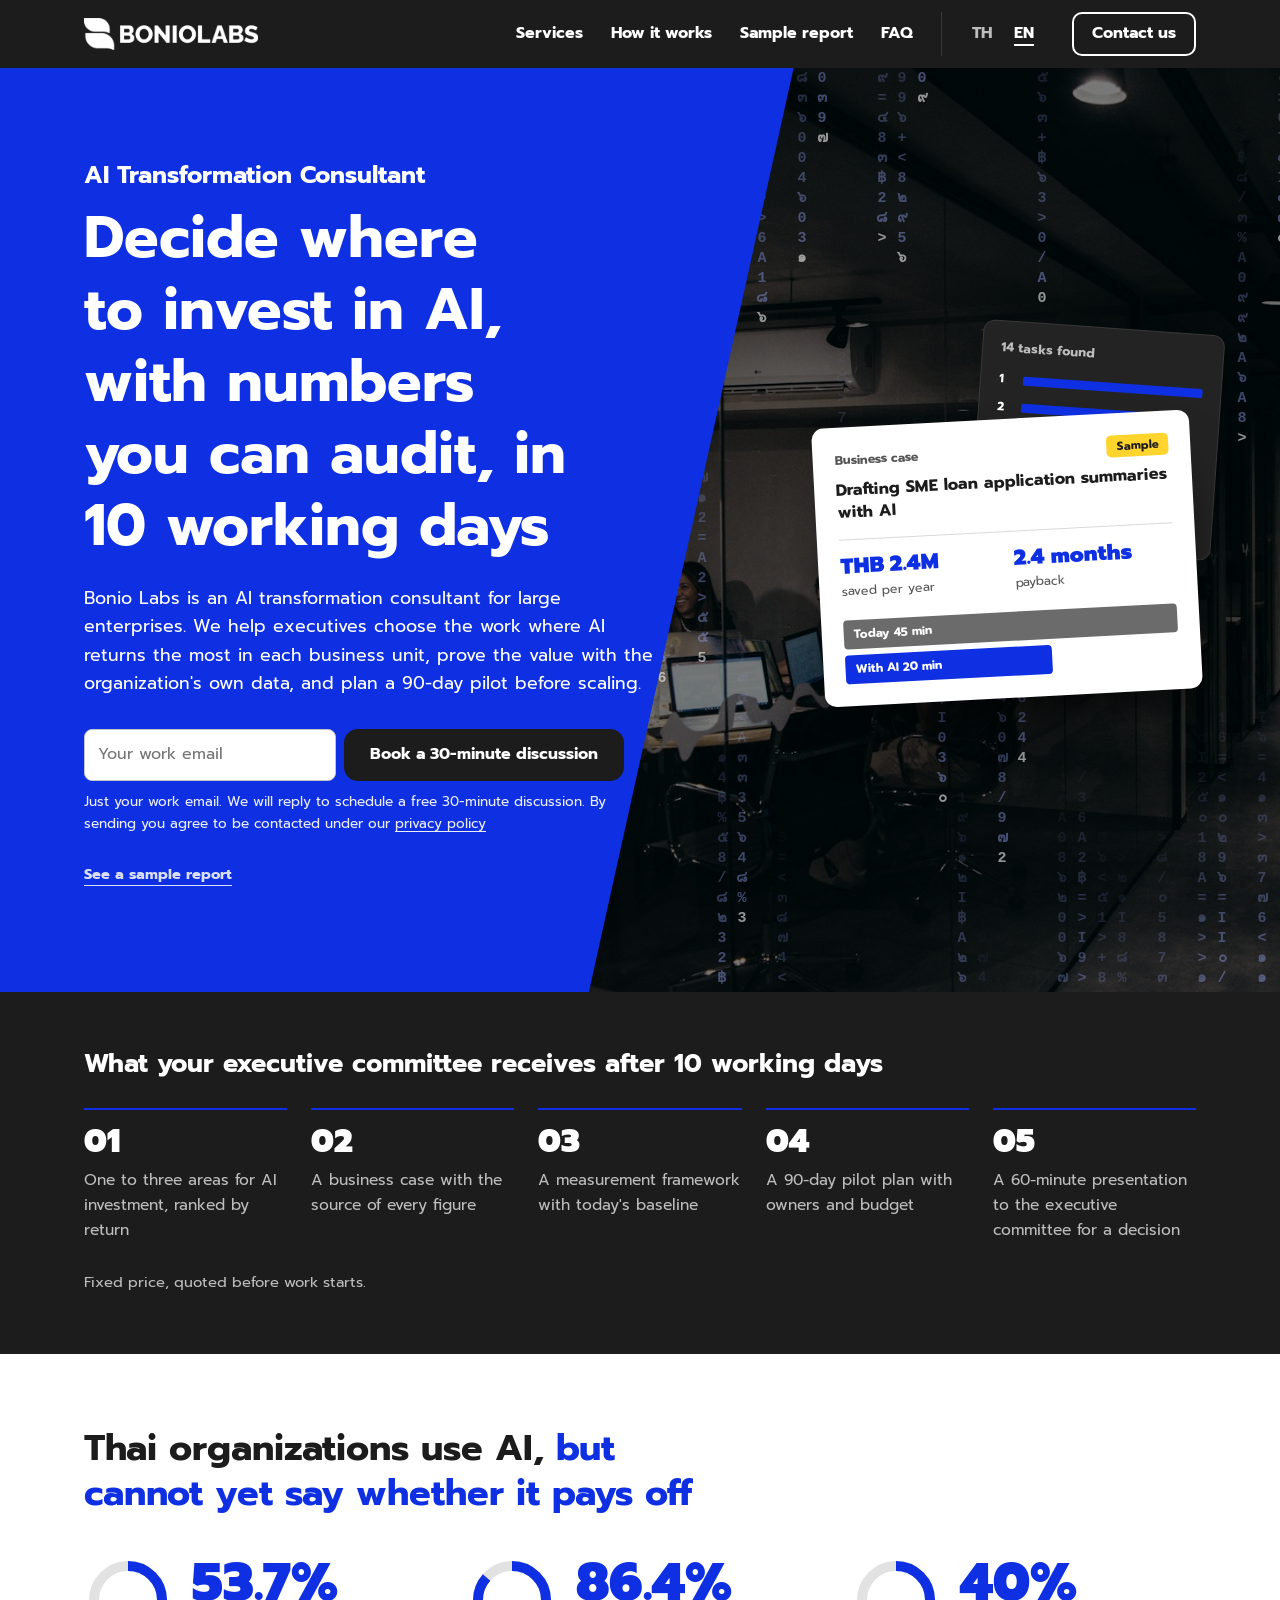
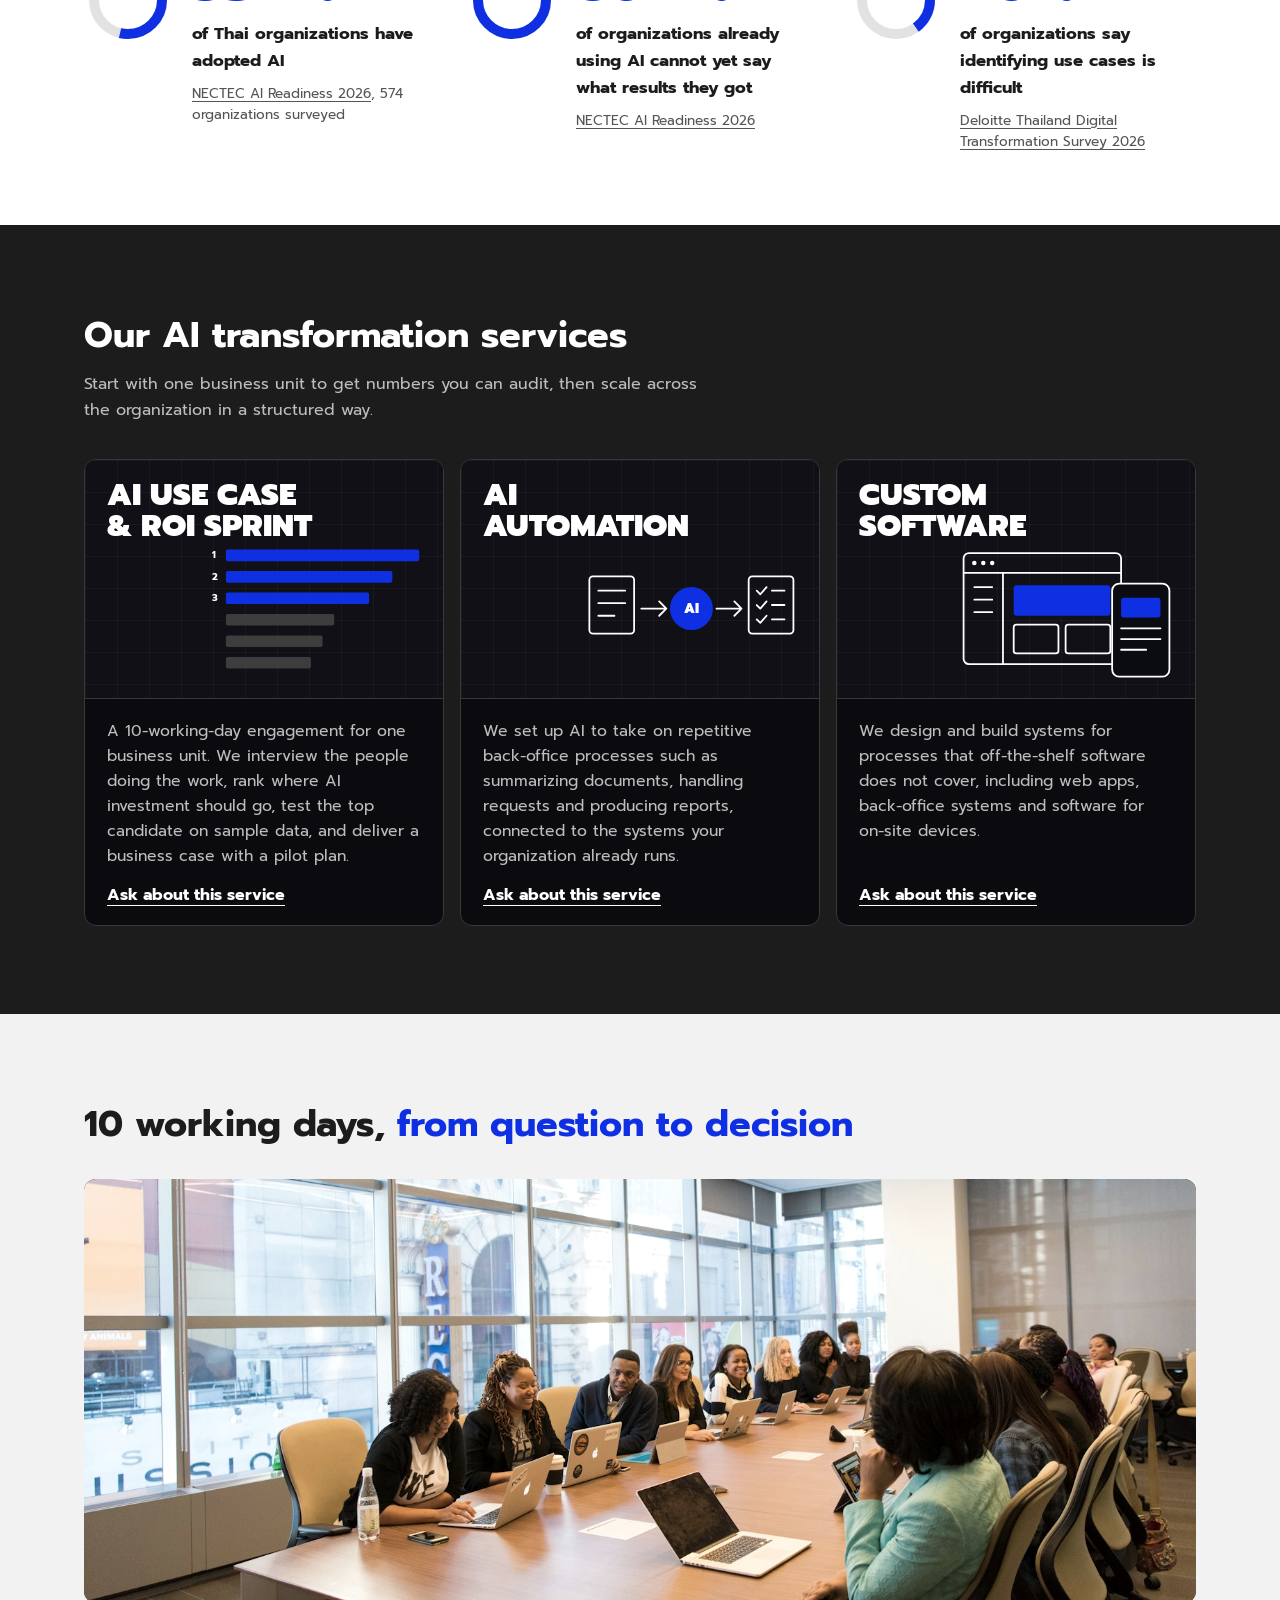
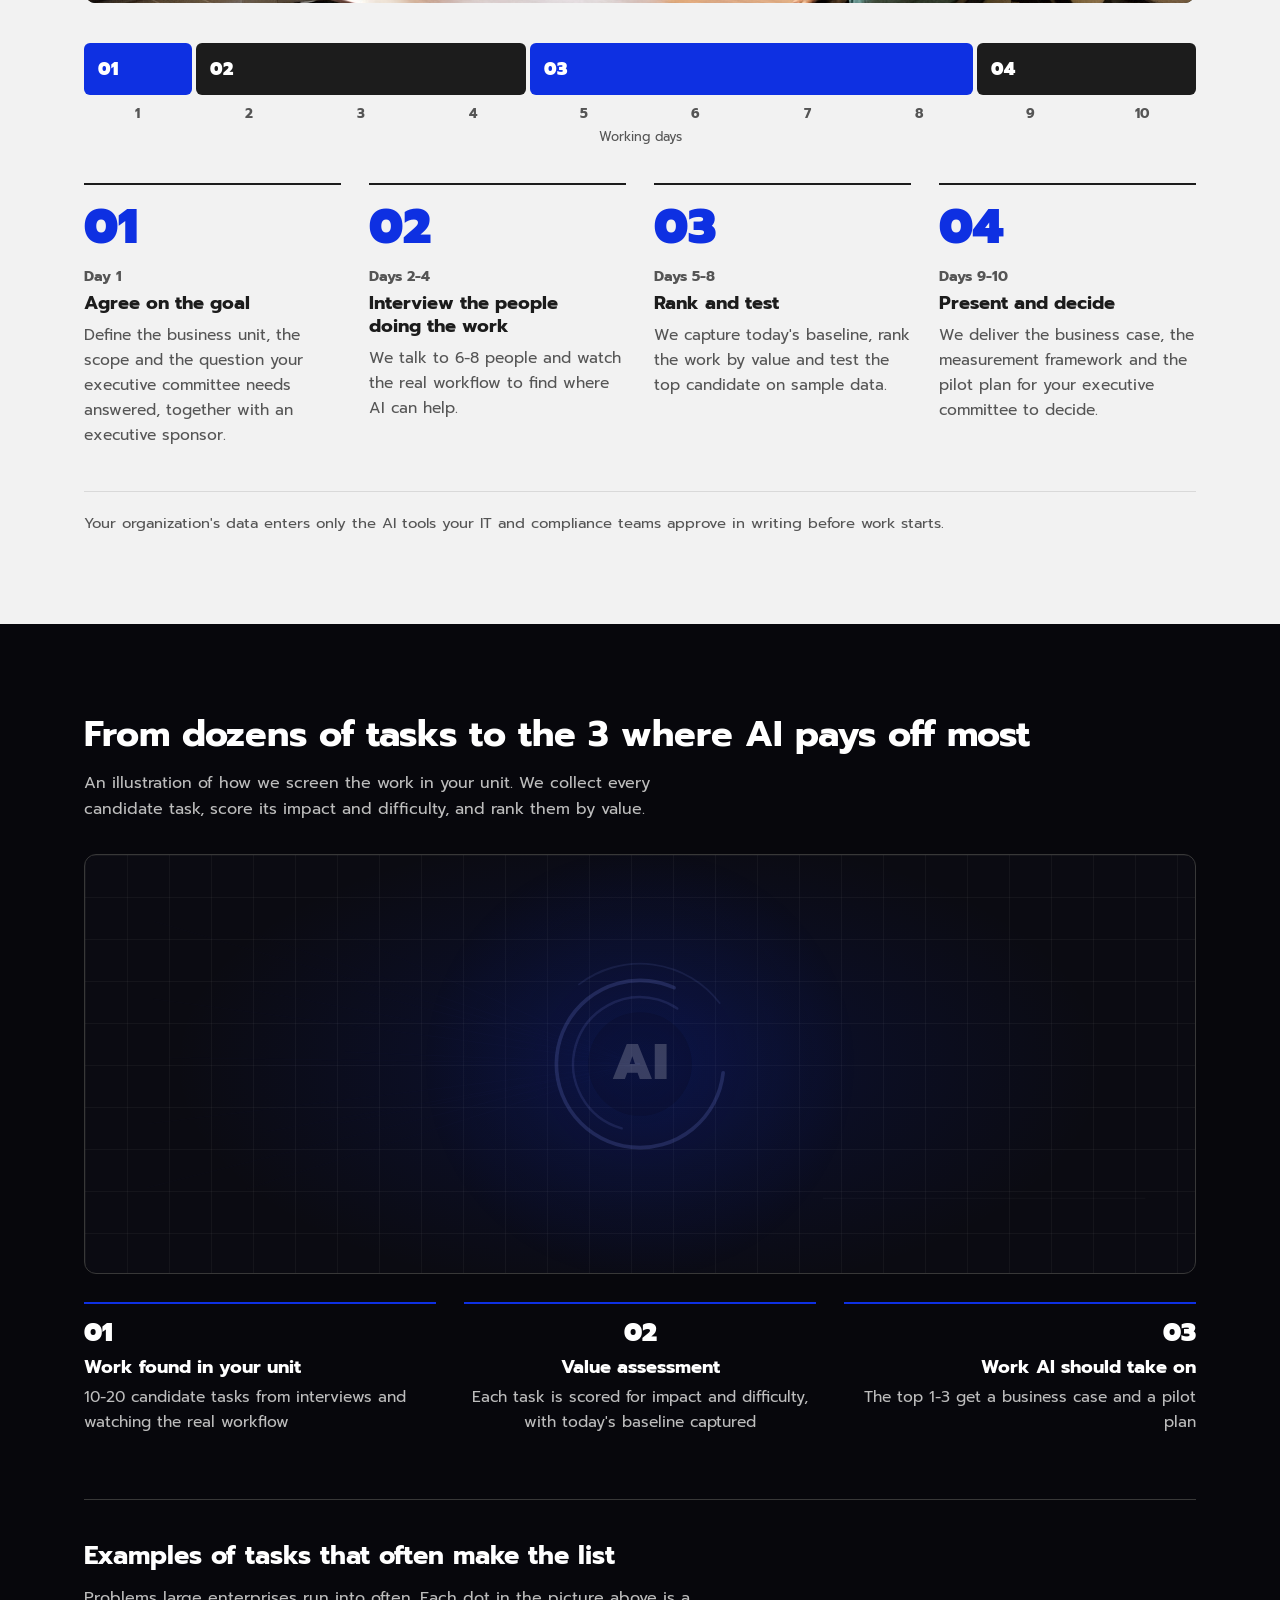
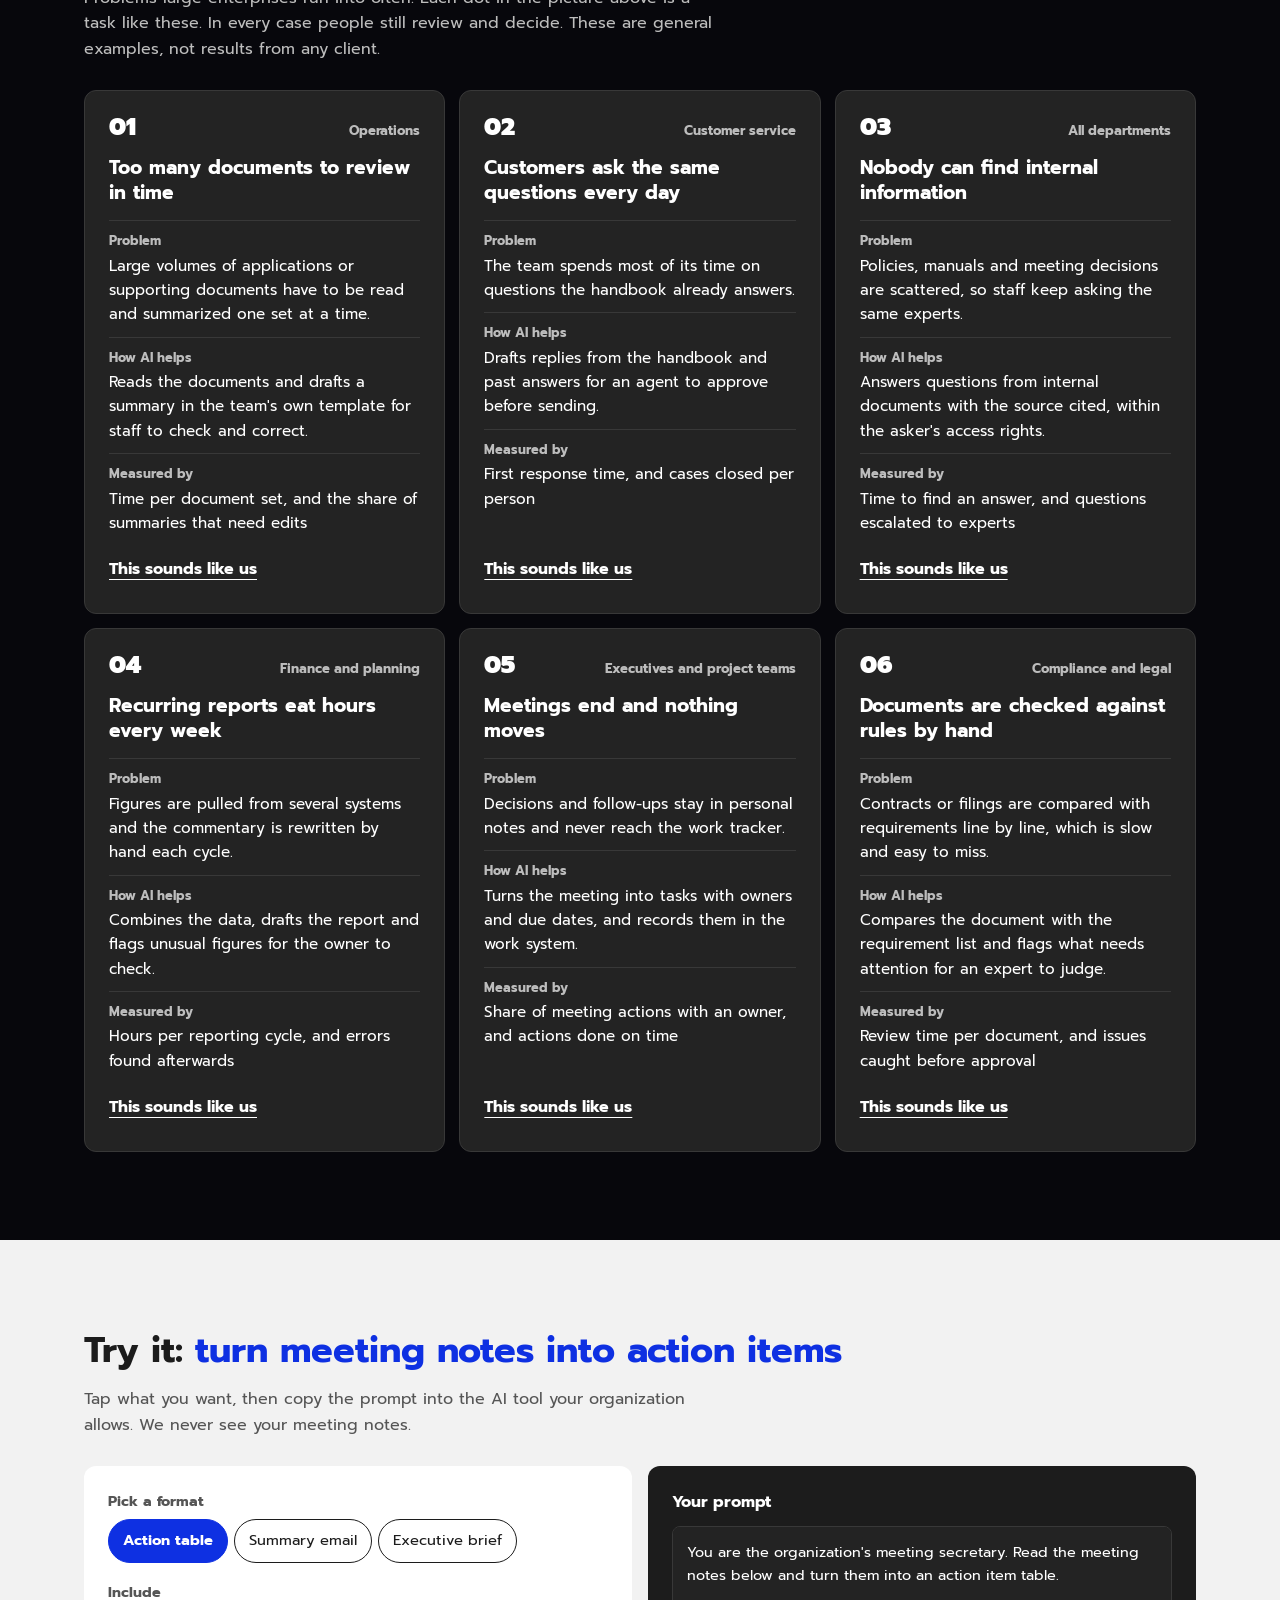
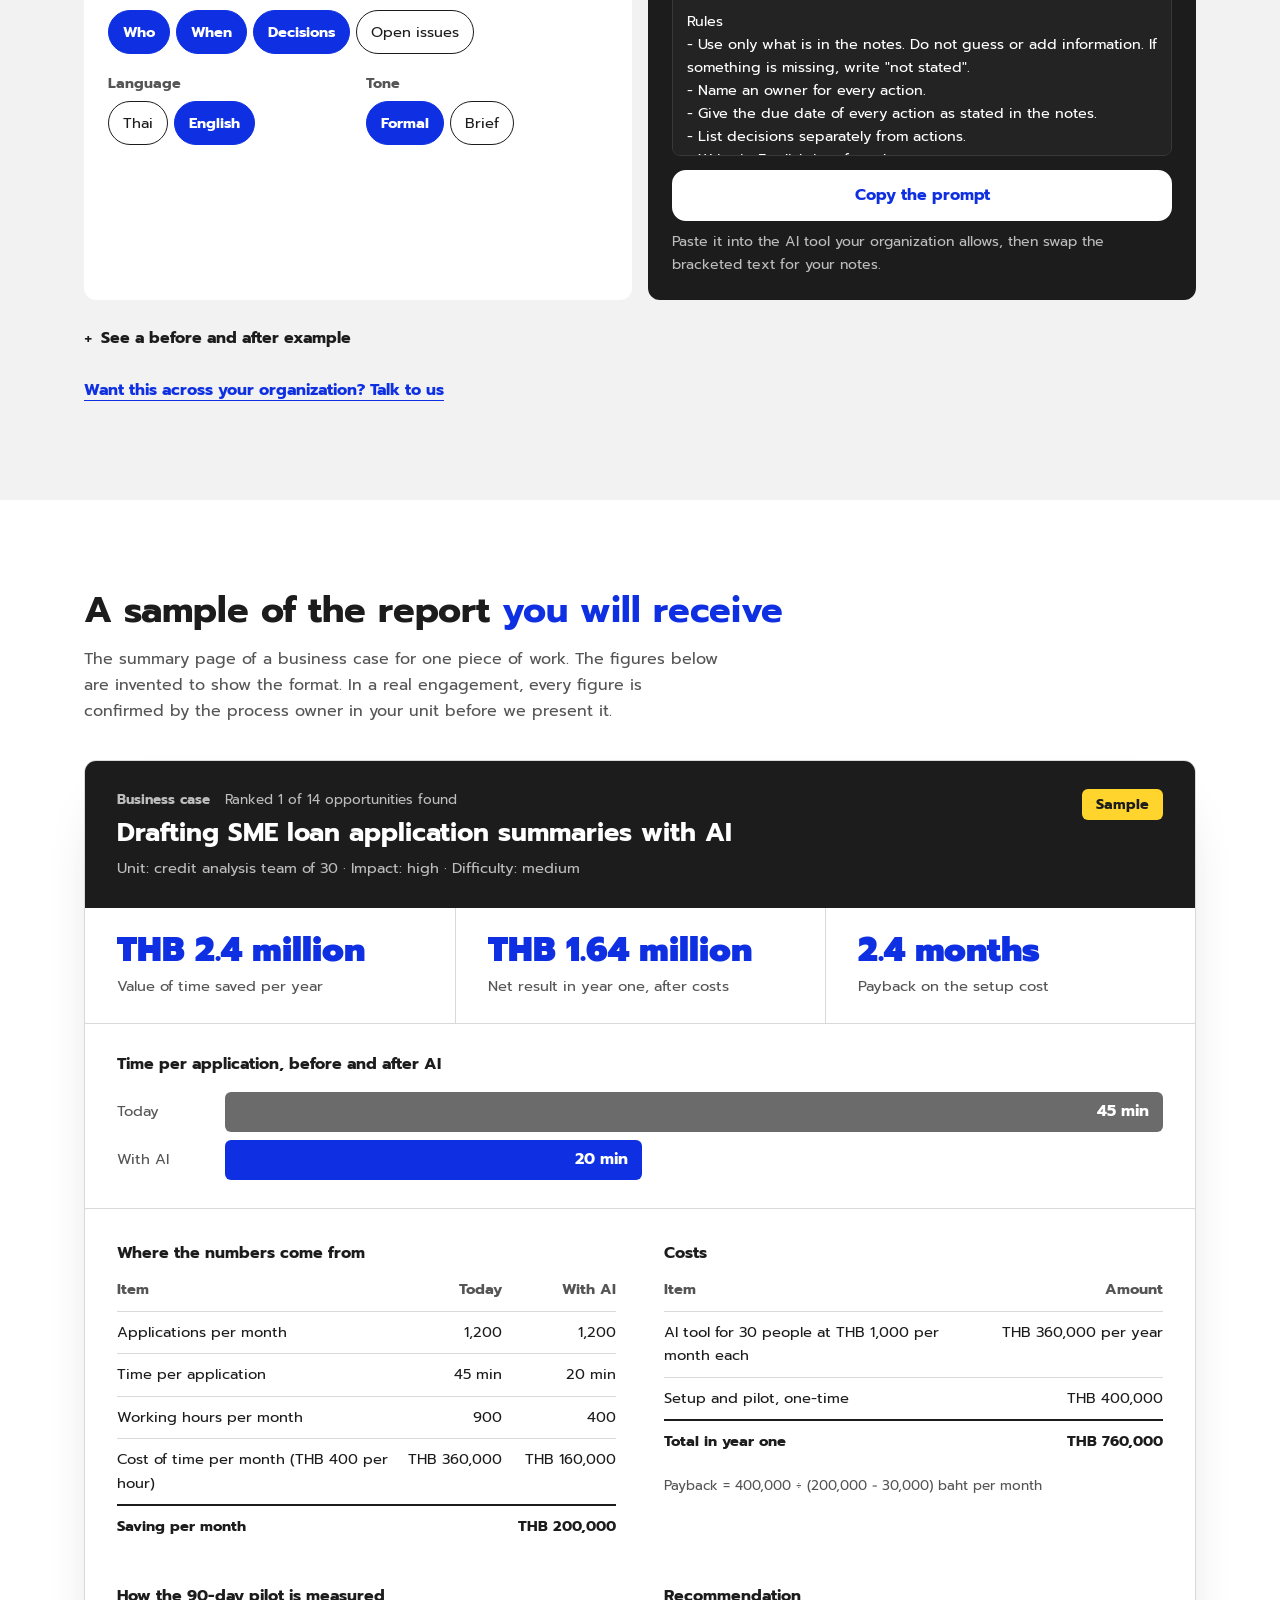
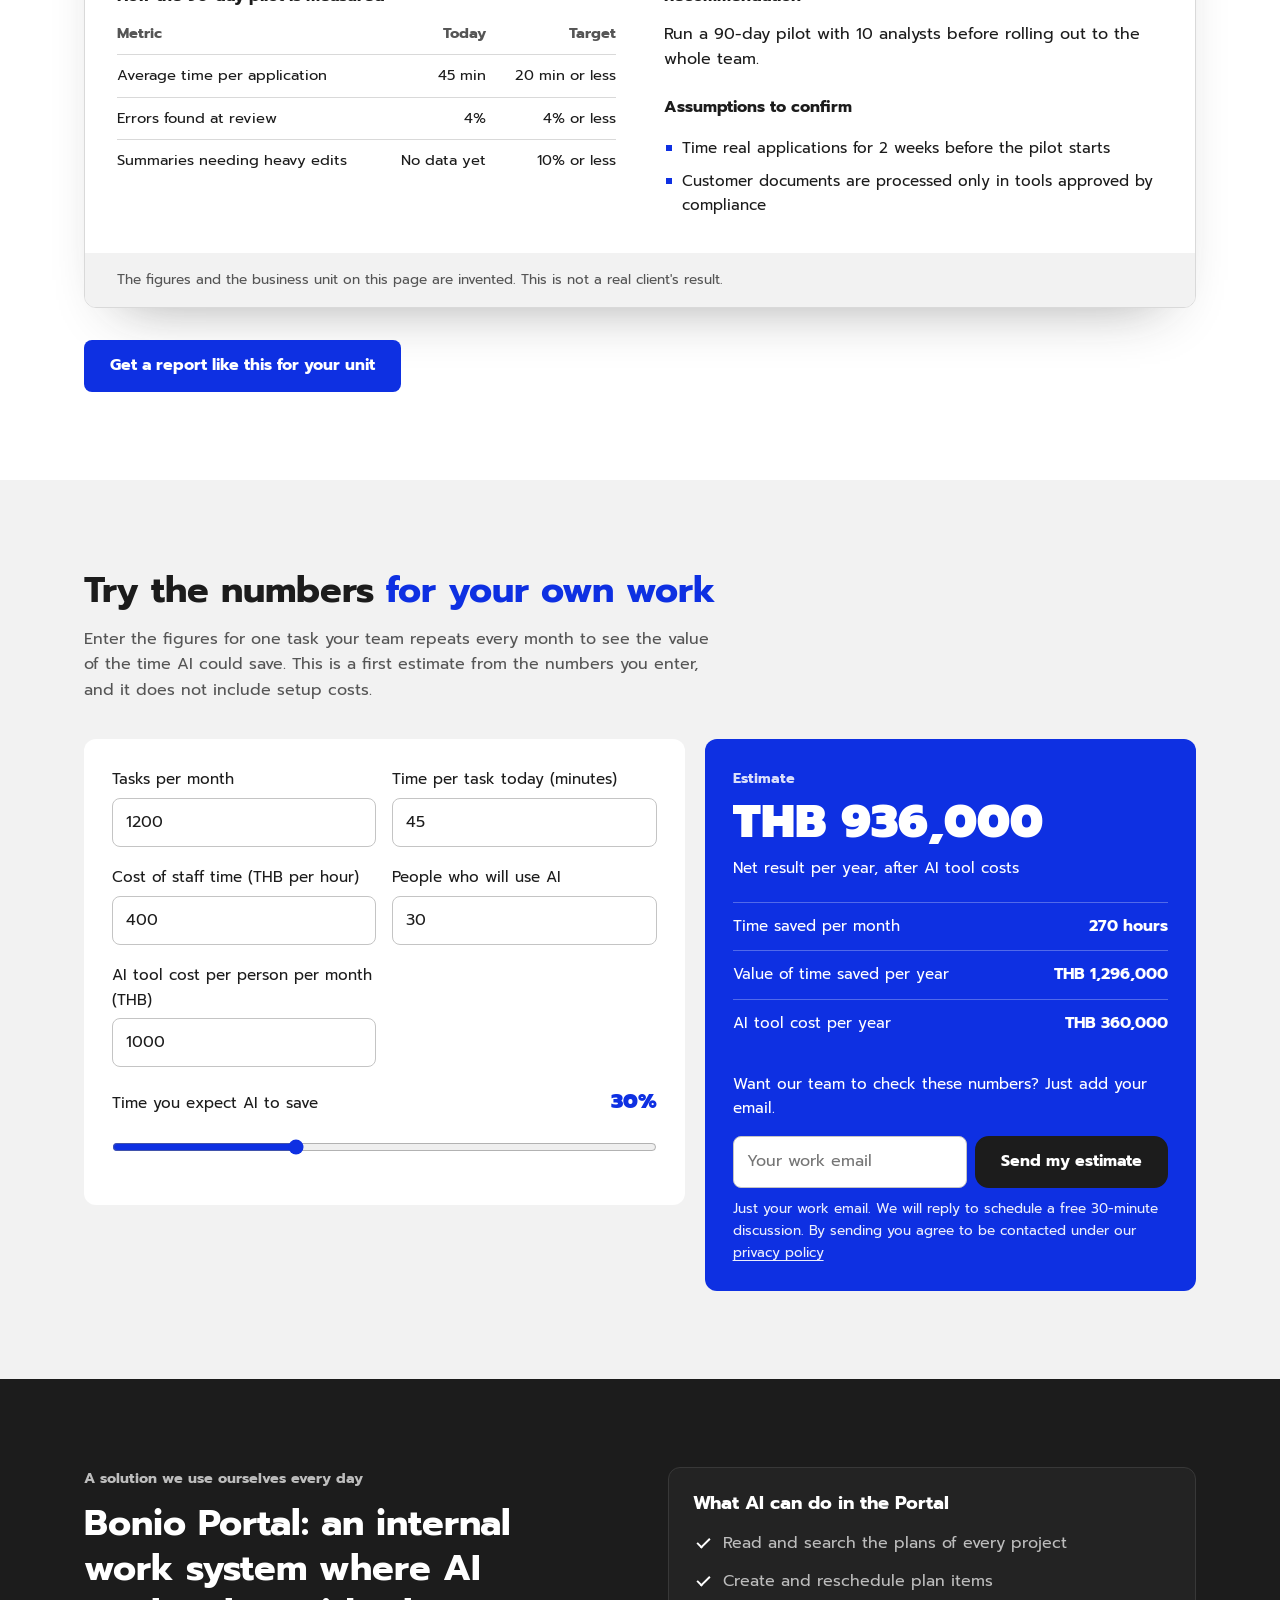
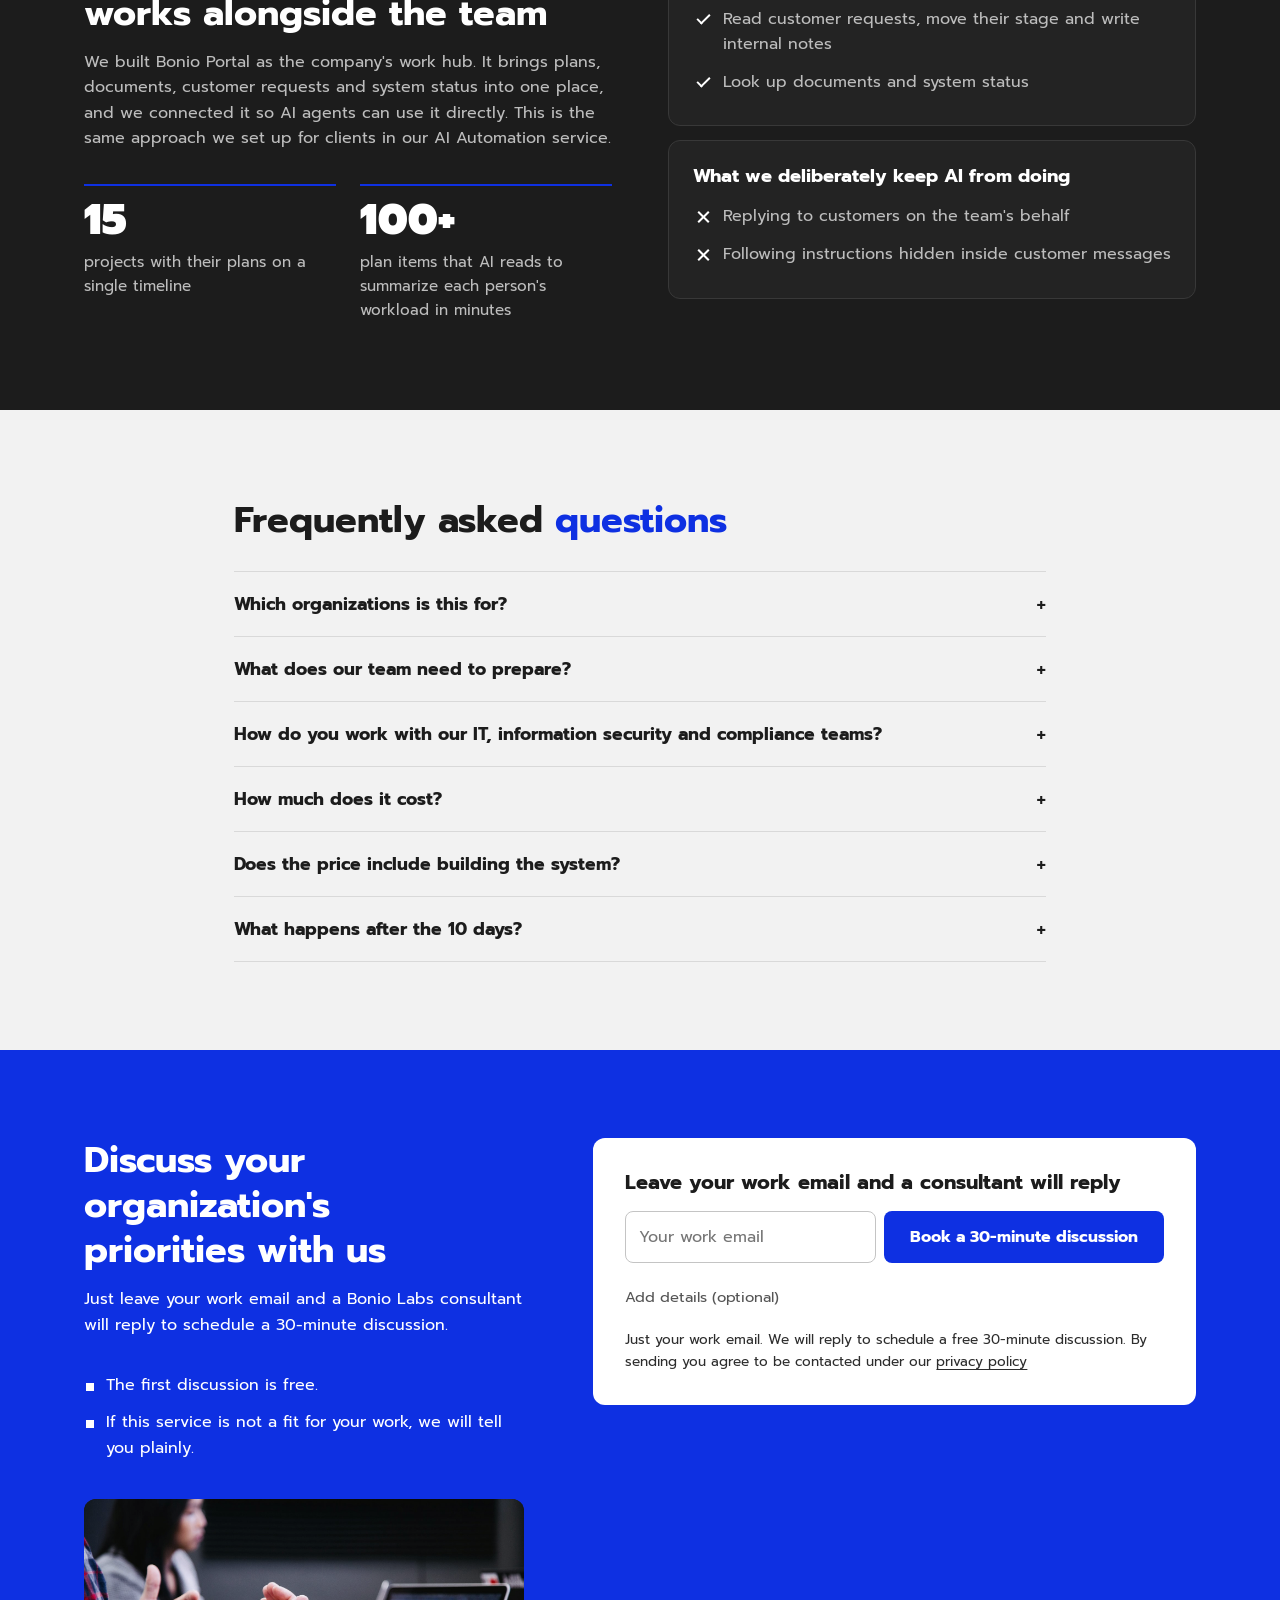
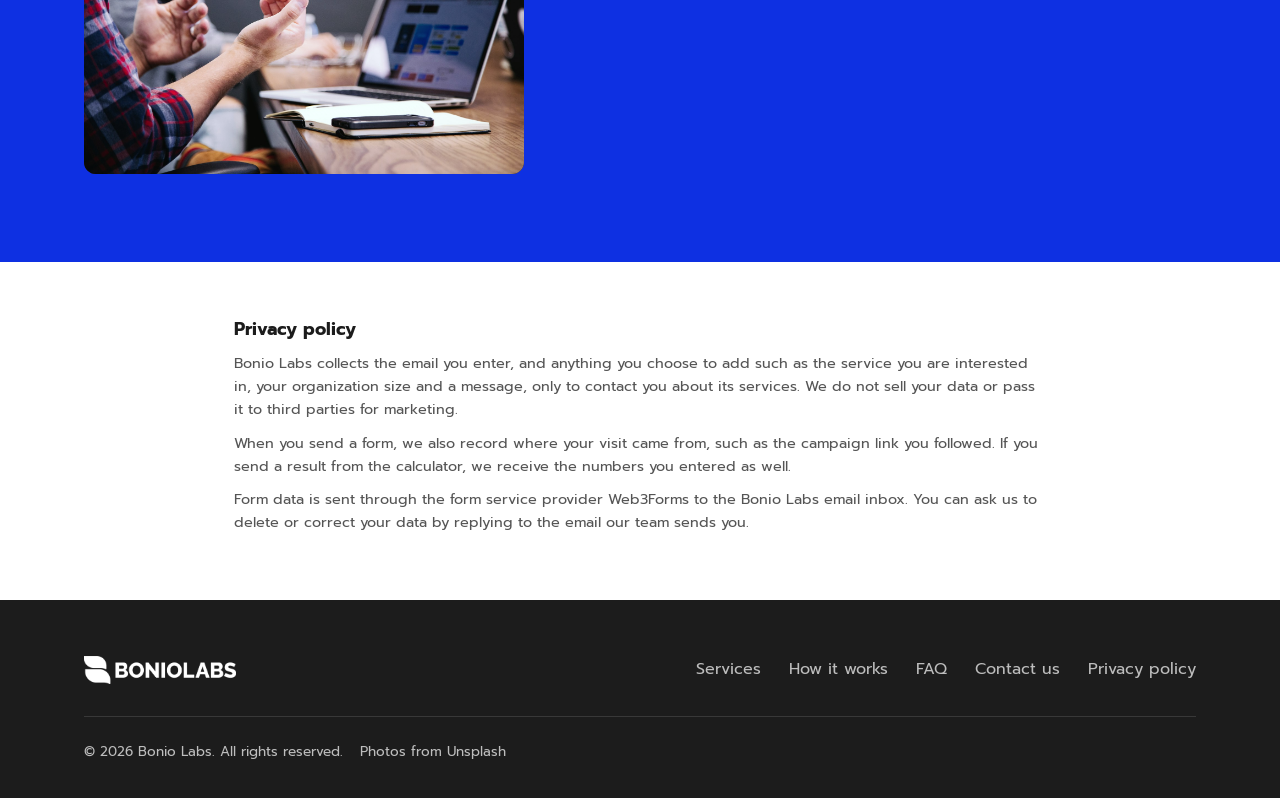
==== commit 806012d5: "Show the hero photo and data rain on narrow screens, fix phone spacing - Below 960px the photo and f" ====
--- a/en/index.html
+++ b/en/index.html
@@ -28,7 +28,7 @@
   <link rel="preconnect" href="https://fonts.googleapis.com">
   <link rel="preconnect" href="https://fonts.gstatic.com" crossorigin>
   <link href="https://fonts.googleapis.com/css2?family=Prompt:wght@400;700;900&display=swap" rel="stylesheet">
-  <link rel="stylesheet" href="../styles.css?v=16">
+  <link rel="stylesheet" href="../styles.css?v=17">
   <script type="application/ld+json">
   {
     "@context": "https://schema.org",
@@ -822,11 +822,11 @@
     </div>
   </footer>
 
-  <script src="../config.js?v=16"></script>
-  <script src="../main.js?v=16"></script>
-  <script src="../calc.js?v=16"></script>
-  <script src="../viz.js?v=16"></script>
-  <script src="../prompt-tool.js?v=16"></script>
-  <script src="../rain.js?v=16"></script>
+  <script src="../config.js?v=17"></script>
+  <script src="../main.js?v=17"></script>
+  <script src="../calc.js?v=17"></script>
+  <script src="../viz.js?v=17"></script>
+  <script src="../prompt-tool.js?v=17"></script>
+  <script src="../rain.js?v=17"></script>
 </body>
 </html>
--- a/styles.css
+++ b/styles.css
@@ -574,7 +574,12 @@
   /* จอแคบ: ข้อความบนพื้นน้ำเงิน ภาพอยู่ด้านล่างโดยตัดขอบบนเฉียง */
   .hero { background: var(--blue); }
   .hero::before { display: none; }
-  .hero-photo, .hero-rain { display: none; }
+  /* จอแคบ: ภาพถ่ายและตัวอักษรไหลเป็นแถบมืดด้านล่าง อยู่หลังการ์ดตัวอย่างรายงาน */
+  .hero-photo, .hero-rain {
+    top: auto; bottom: 0; left: 0; right: auto; width: 100%; height: 440px;
+    clip-path: polygon(0 16%, 100% 0, 100% 100%, 0 100%);
+  }
+  .hero-photo { object-position: 20% center; }
   .hero-grid { flex-direction: column; align-items: stretch; gap: 0; padding-top: 56px; padding-bottom: 56px; min-height: 0; }
   .hero-copy { width: 100%; }
   .hero-visual { width: min(340px, 78%); margin: 108px auto 0; }
@@ -608,7 +613,7 @@
 }
 
 @media (max-width: 600px) {
-  .wrap { padding: 0 16px; }
+  .wrap { padding-left: 16px; padding-right: 16px; }
   .sol-grid { grid-template-columns: 1fr; }
   .photo-wide { aspect-ratio: 16 / 9; }
   .photo-contact { max-width: none; }
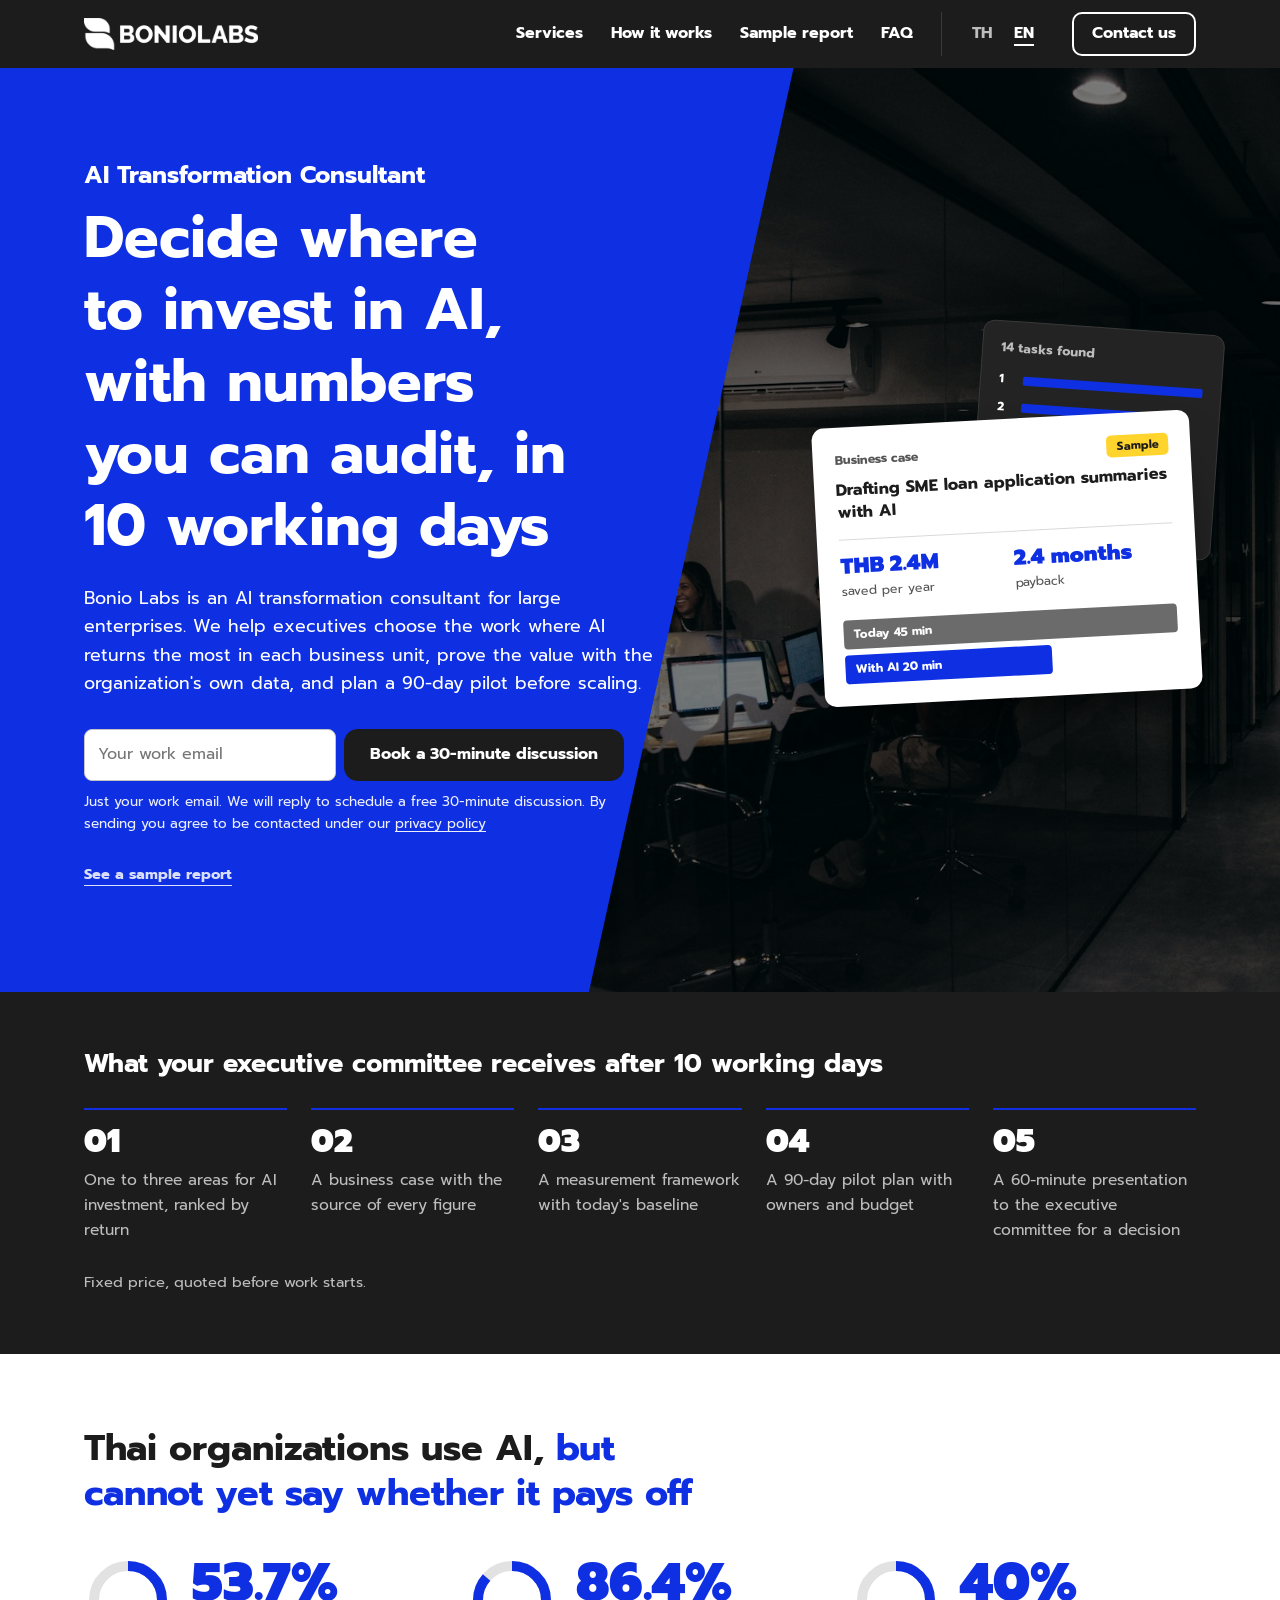
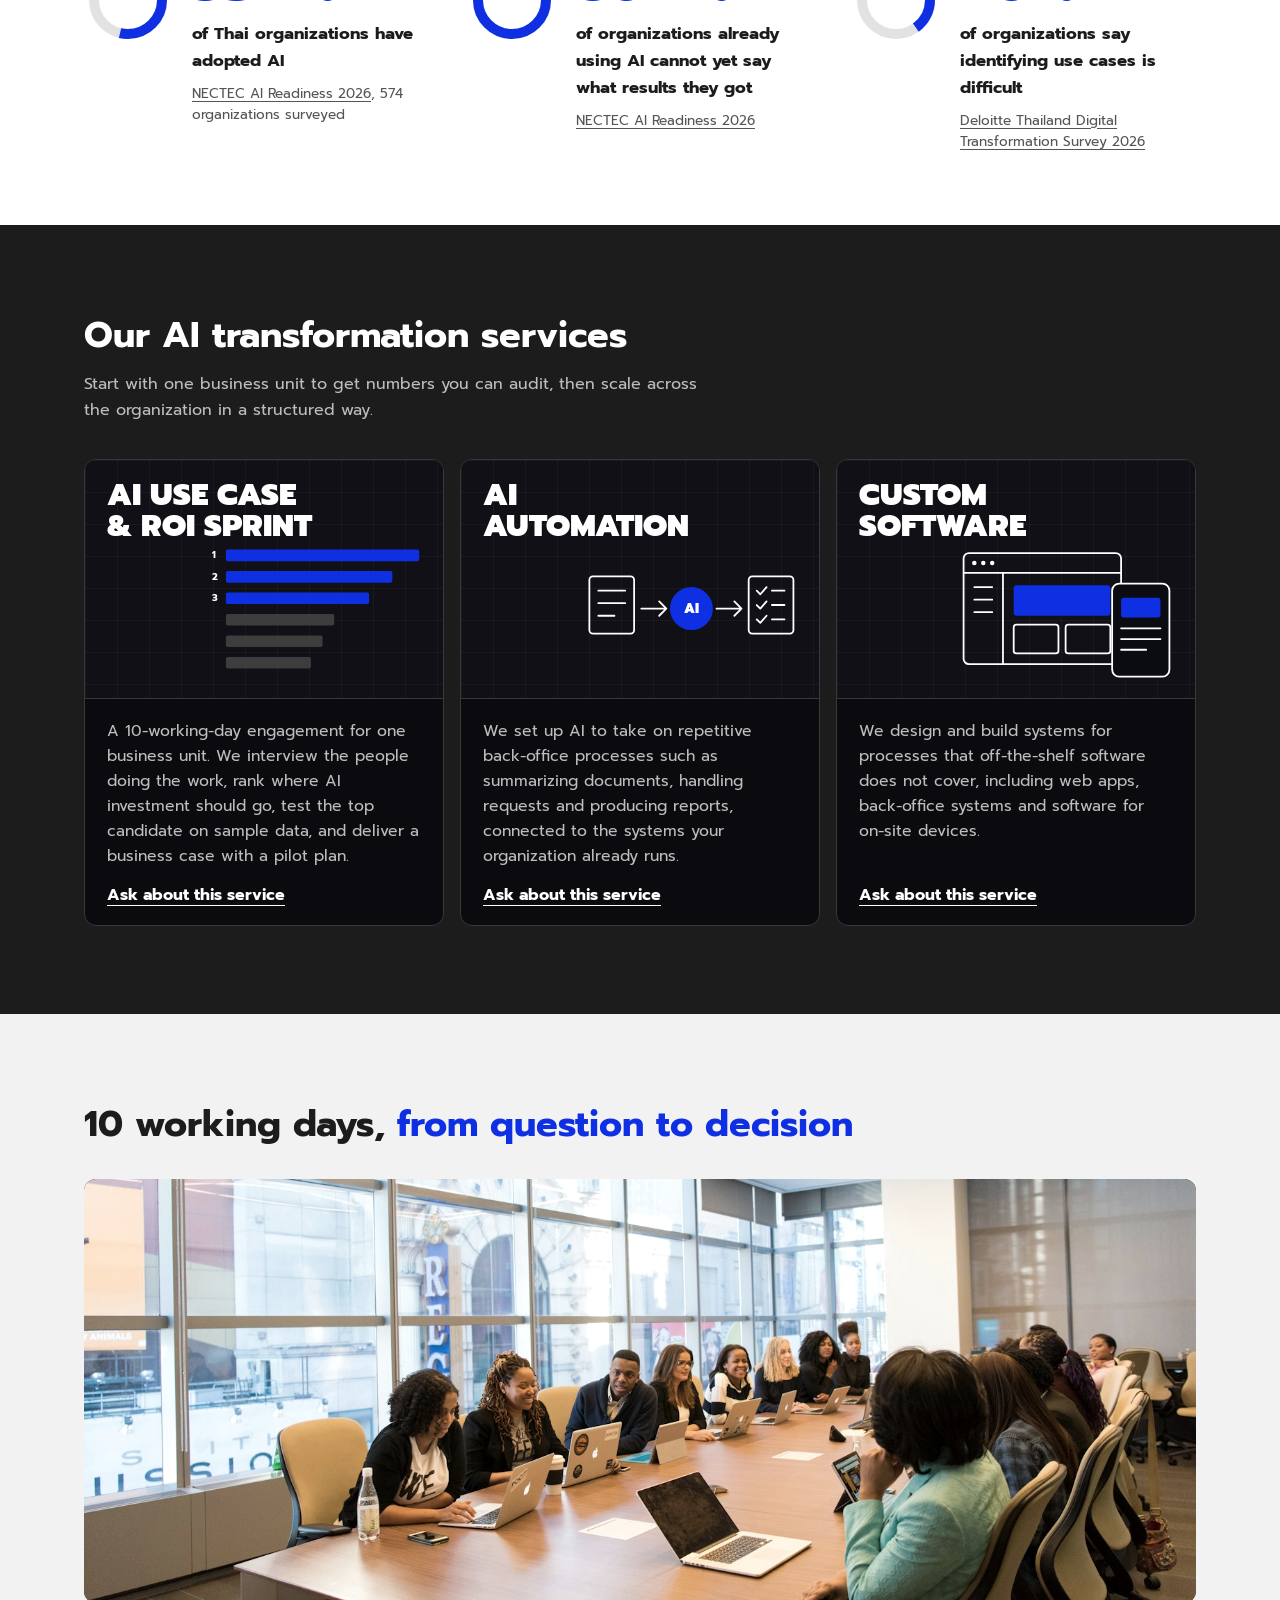
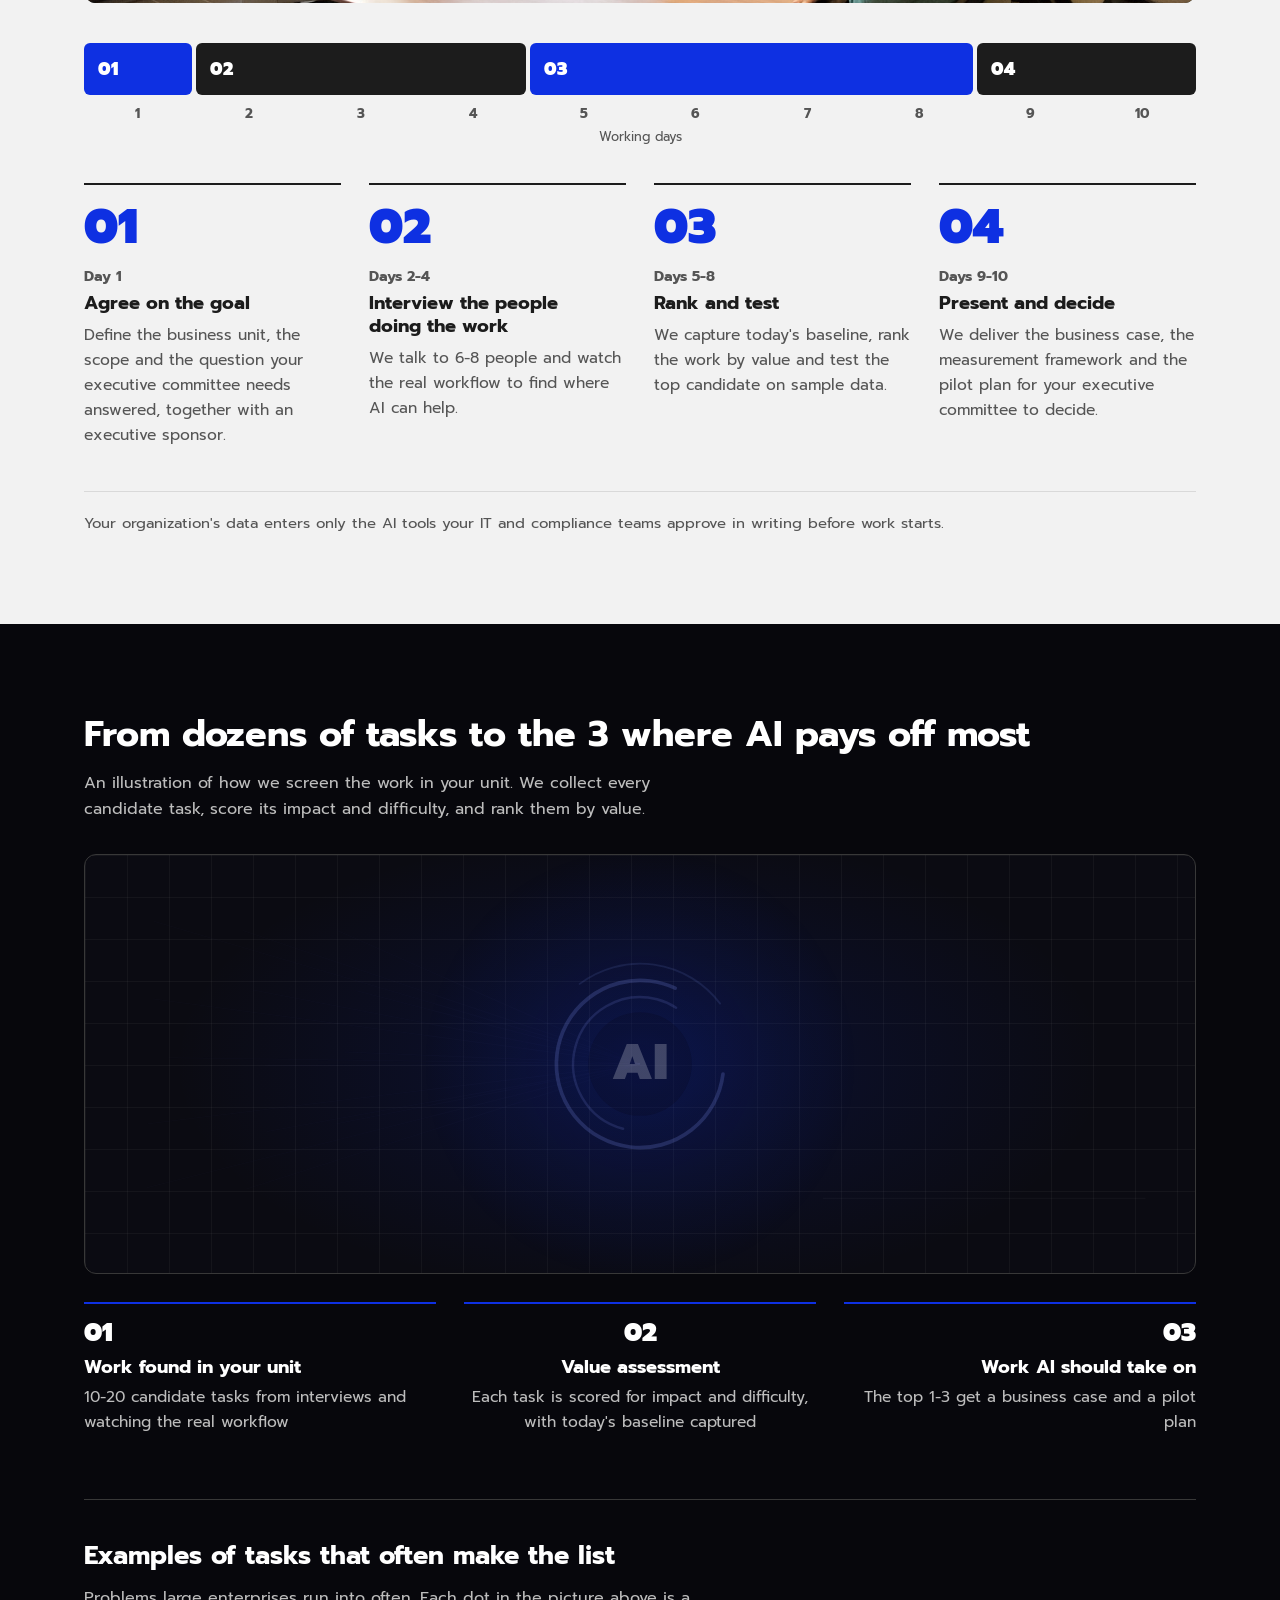
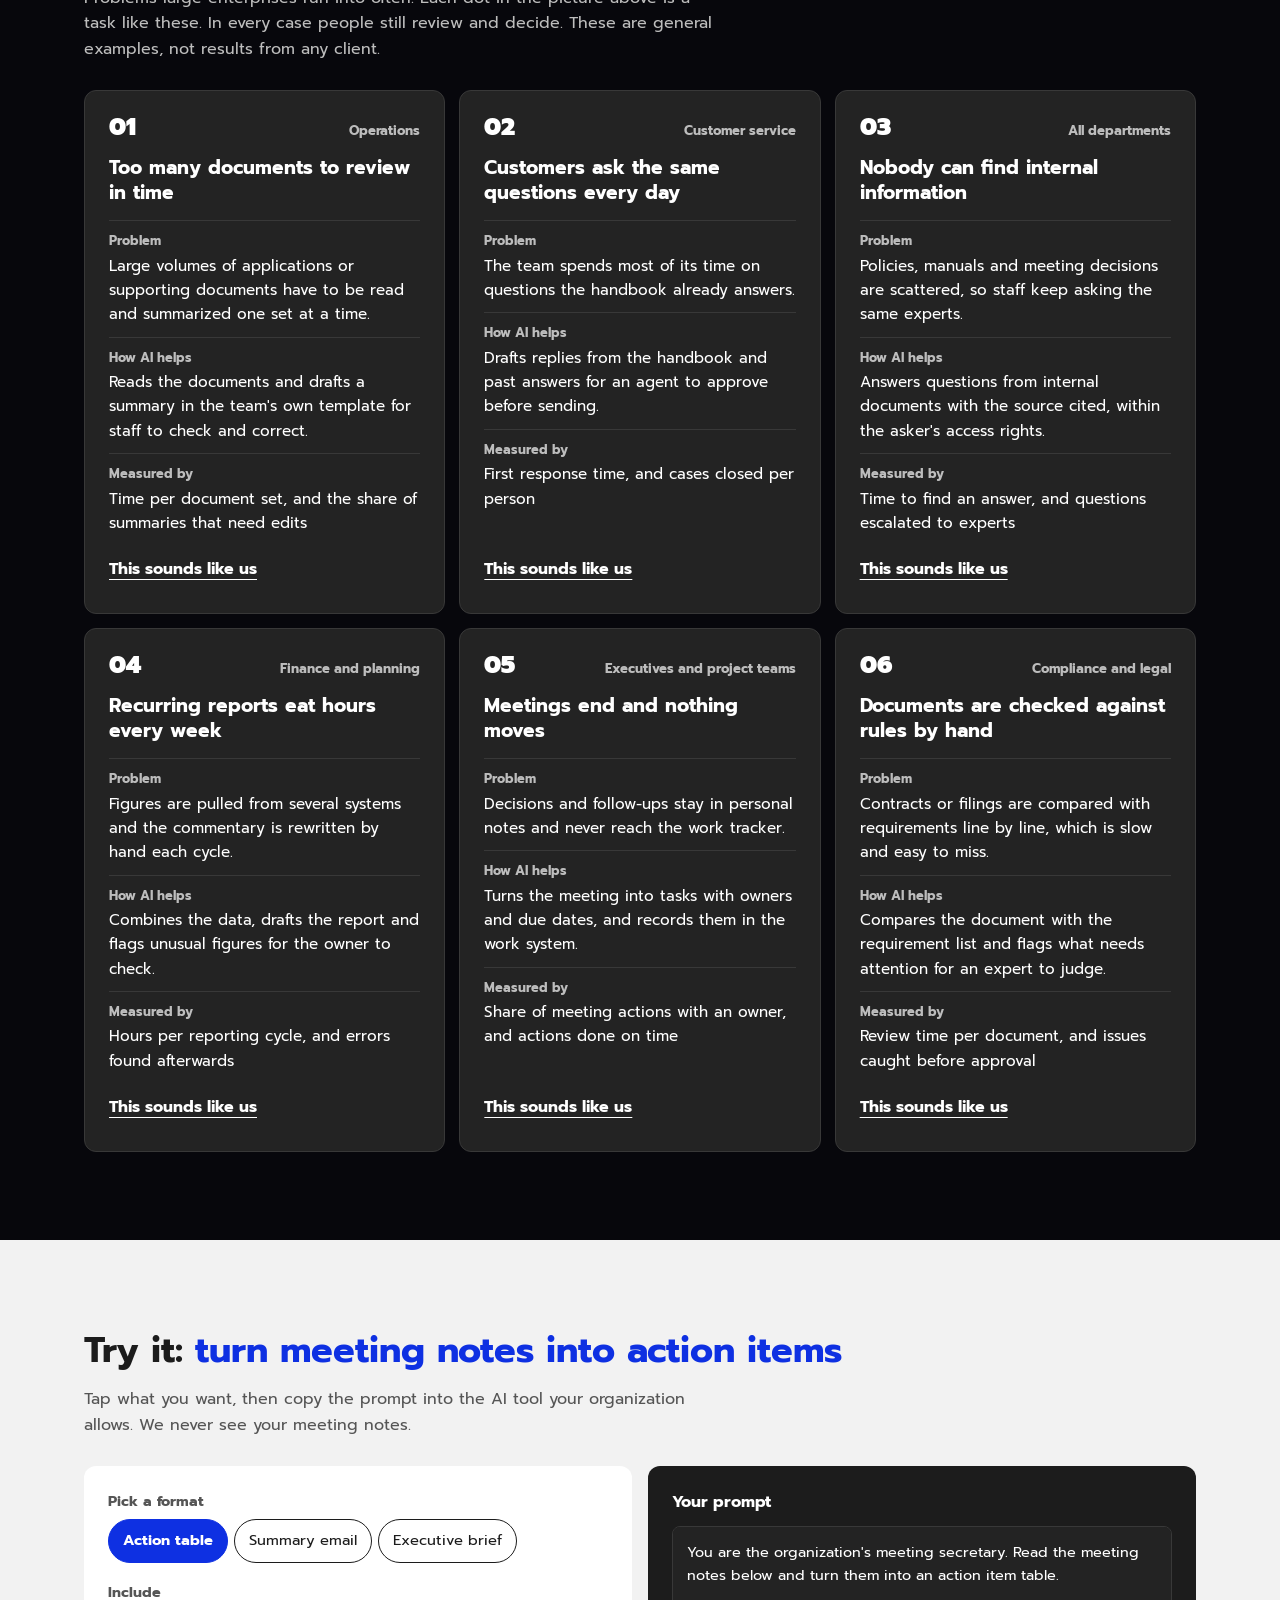
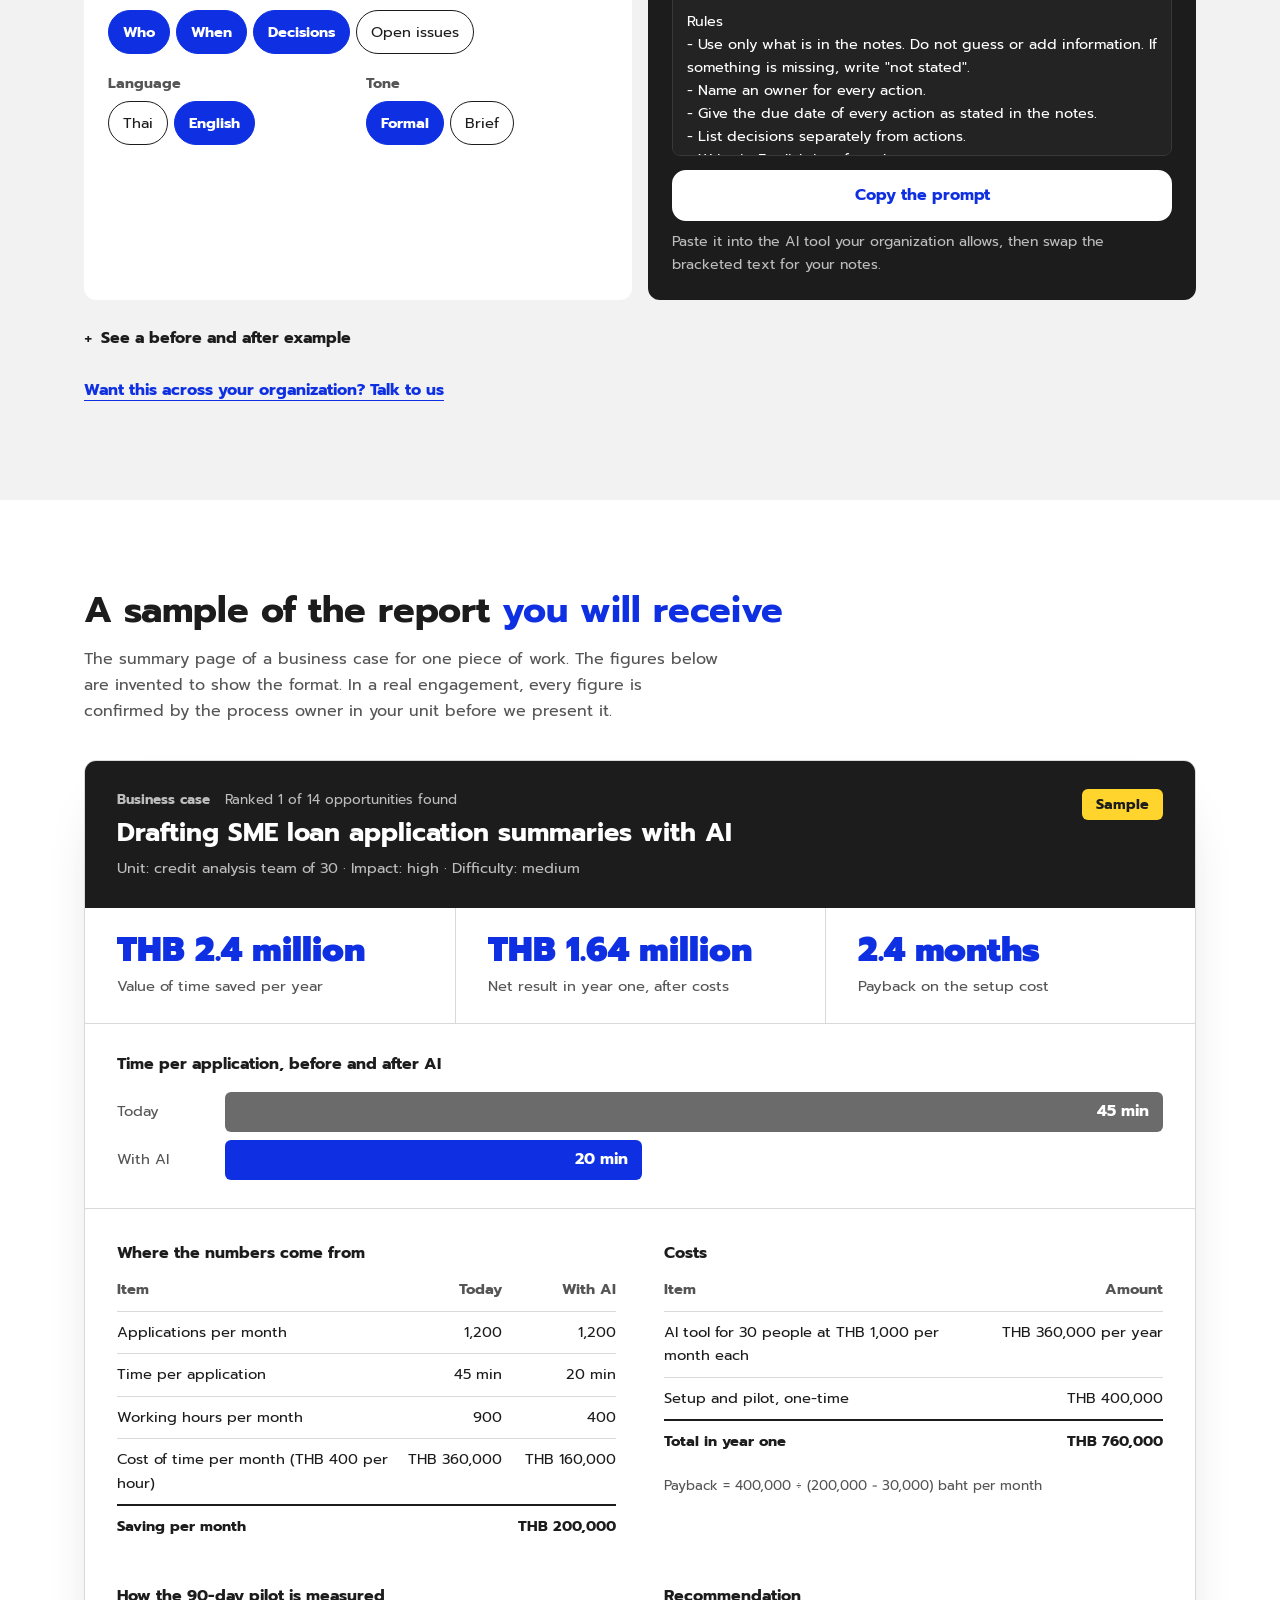
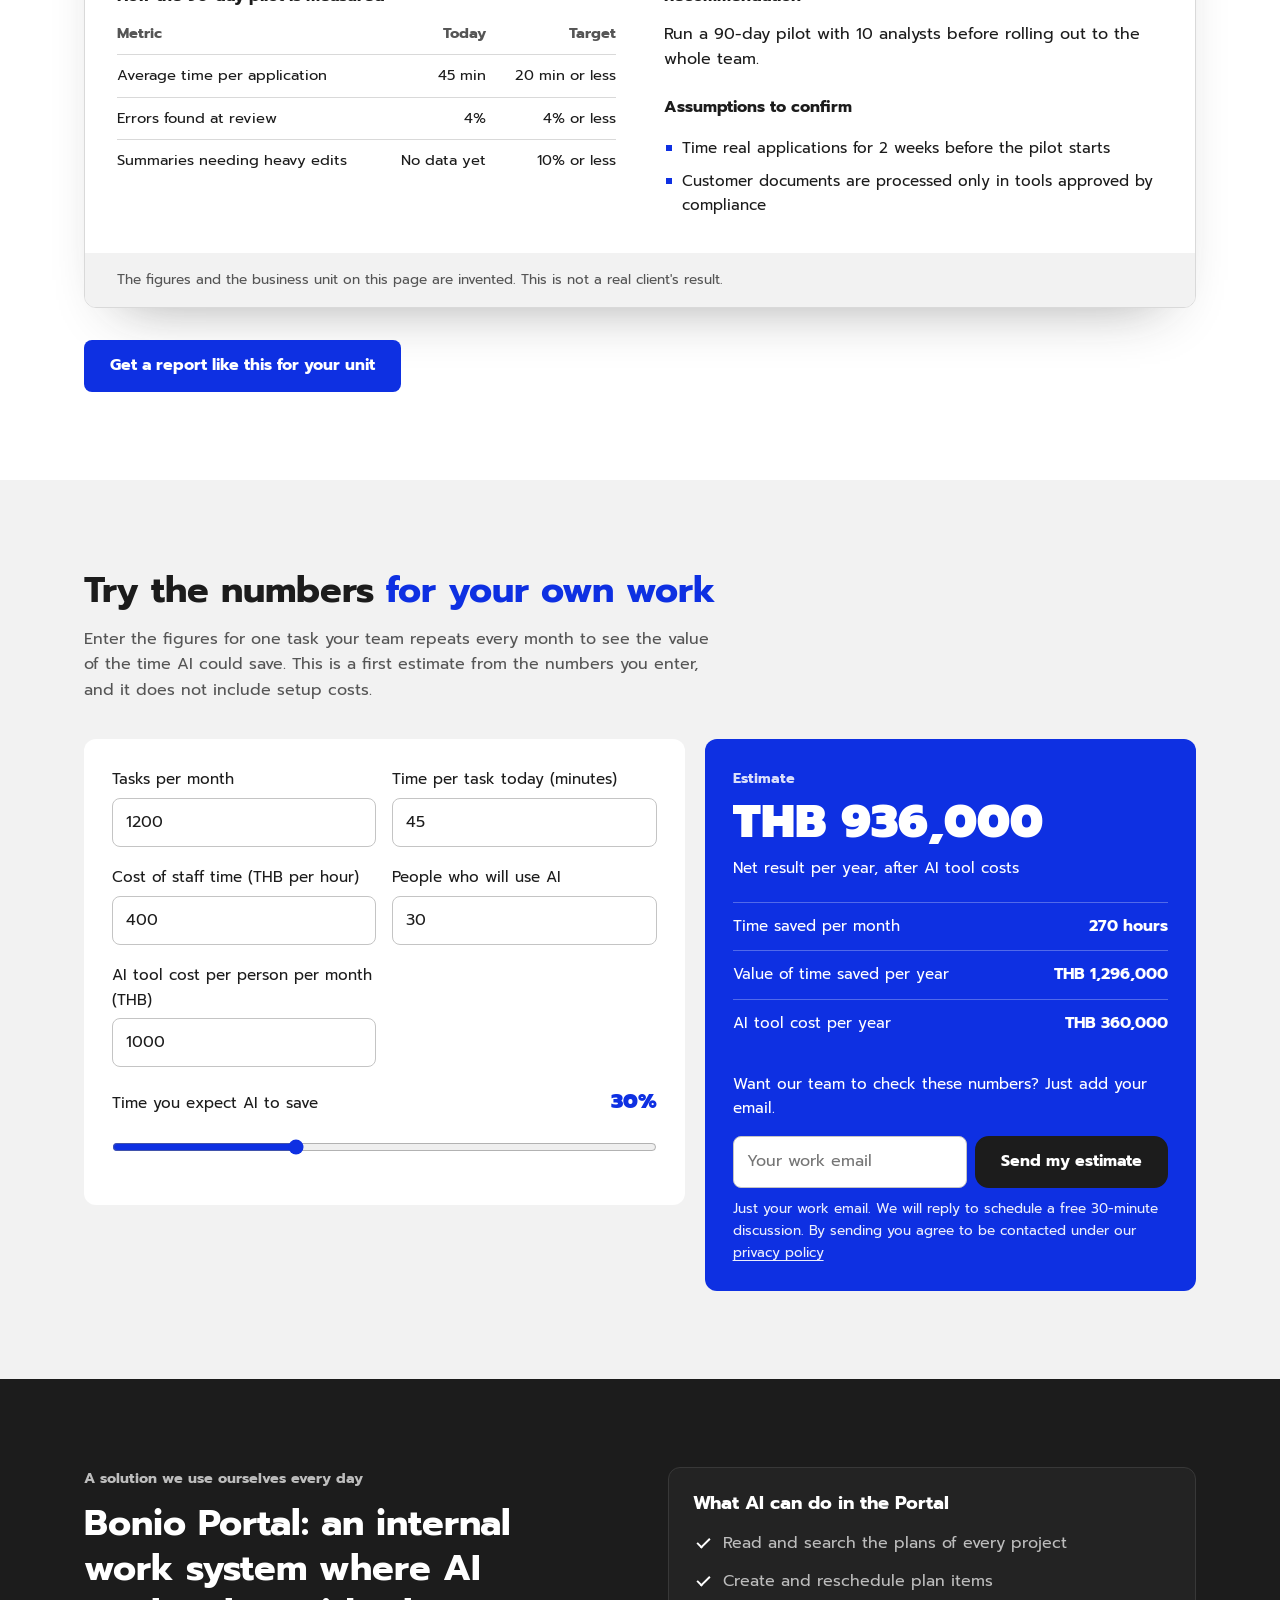
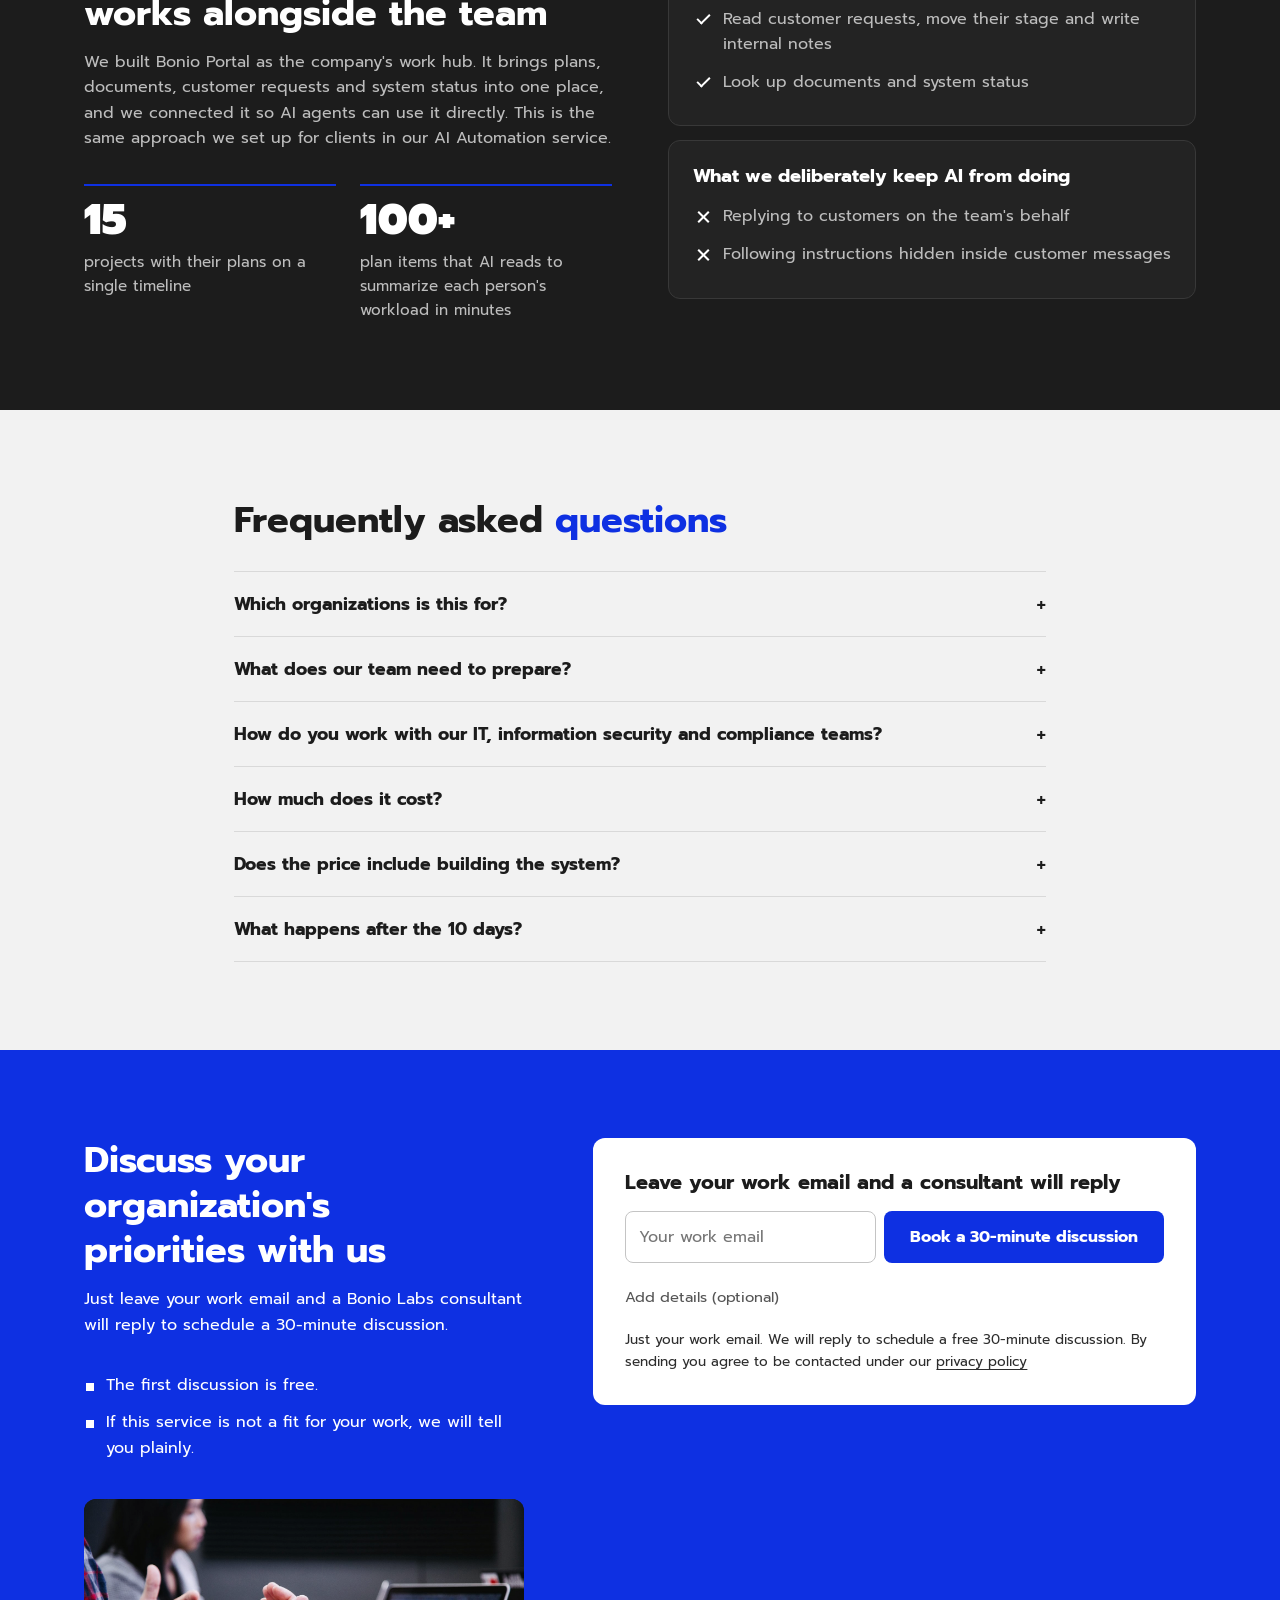
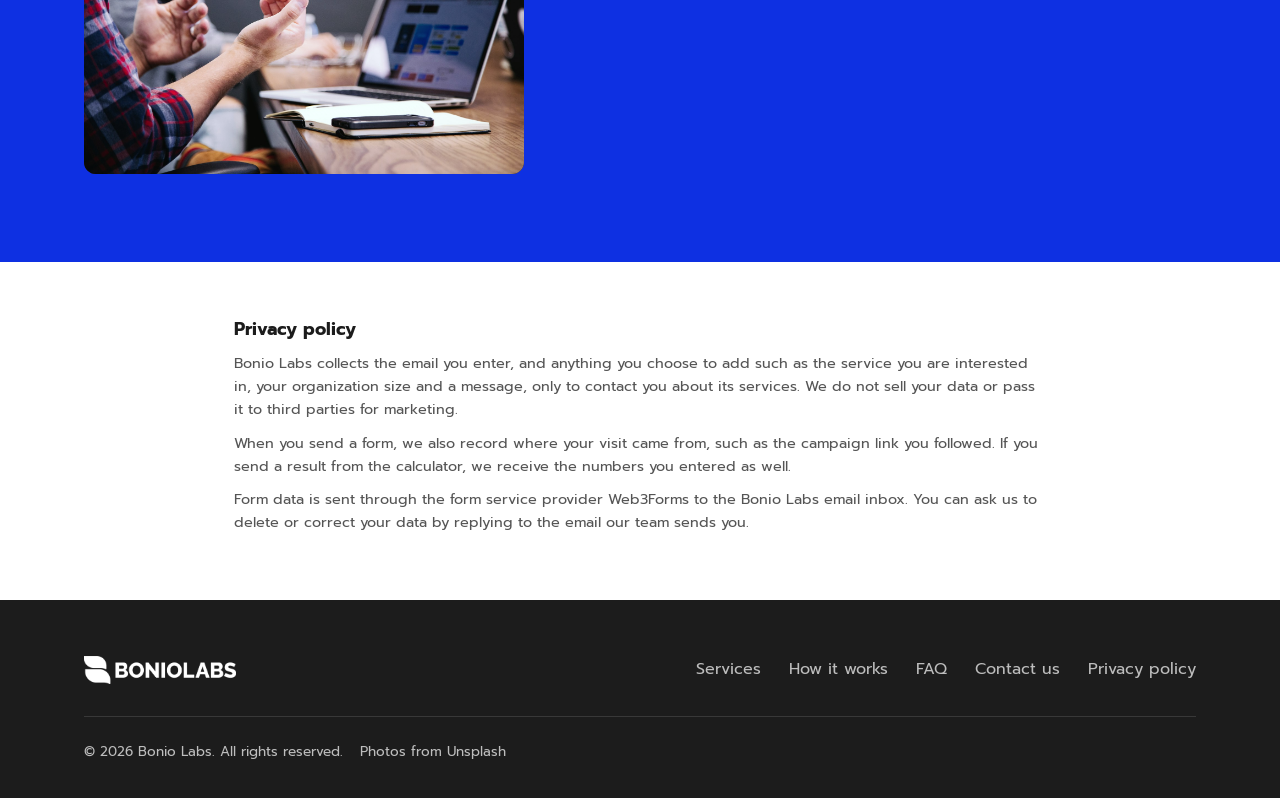
==== commit 07ed4ebb: "Remove the falling-characters effect from the hero The effect did not work for the page. The hero ke" ====
--- a/en/index.html
+++ b/en/index.html
@@ -28,7 +28,7 @@
   <link rel="preconnect" href="https://fonts.googleapis.com">
   <link rel="preconnect" href="https://fonts.gstatic.com" crossorigin>
   <link href="https://fonts.googleapis.com/css2?family=Prompt:wght@400;700;900&display=swap" rel="stylesheet">
-  <link rel="stylesheet" href="../styles.css?v=17">
+  <link rel="stylesheet" href="../styles.css?v=18">
   <script type="application/ld+json">
   {
     "@context": "https://schema.org",
@@ -131,7 +131,6 @@
   <main id="top">
     <section class="hero">
       <img class="hero-photo" src="../assets/photo-glass-room.jpg" alt="" width="1600" height="1067" fetchpriority="high">
-      <canvas class="hero-rain" aria-hidden="true"></canvas>
       <div class="wrap hero-grid">
         <div class="hero-copy">
           <p class="hero-kicker">AI Transformation Consultant</p>
@@ -822,11 +821,10 @@
     </div>
   </footer>
 
-  <script src="../config.js?v=17"></script>
-  <script src="../main.js?v=17"></script>
-  <script src="../calc.js?v=17"></script>
-  <script src="../viz.js?v=17"></script>
-  <script src="../prompt-tool.js?v=17"></script>
-  <script src="../rain.js?v=17"></script>
+  <script src="../config.js?v=18"></script>
+  <script src="../main.js?v=18"></script>
+  <script src="../calc.js?v=18"></script>
+  <script src="../viz.js?v=18"></script>
+  <script src="../prompt-tool.js?v=18"></script>
 </body>
 </html>
--- a/styles.css
+++ b/styles.css
@@ -117,14 +117,13 @@
 
 /* Hero: น้ำเงินตัดเฉียงกับดำ ตามหน้าแรกของ boniolabs.com */
 .hero { position: relative; color: var(--white); overflow: hidden; background: #0b0d14; }
-/* ด้านมืดของส่วนบนสุด: ภาพถ่ายจริงย้อมให้มืด แล้วมีตัวอักษรข้อมูลไหลทับ (rain.js) */
+/* ด้านมืดของส่วนบนสุด: ภาพถ่ายจริงย้อมให้มืด อยู่หลังการ์ดตัวอย่างรายงาน */
 .hero-photo {
   position: absolute; top: 0; right: 0; z-index: 0;
   width: 60%; height: 100%; max-width: none;
   object-fit: cover; object-position: 28% center;
   filter: saturate(0.55) brightness(0.5) contrast(1.1);
 }
-.hero-rain { position: absolute; top: 0; right: 0; z-index: 0; width: 60%; height: 100%; opacity: 0.6; }
 .hero::before {
   content: ""; position: absolute; inset: 0; z-index: 1; background: var(--blue);
   clip-path: polygon(0 0, var(--hero-cut-top) 0, var(--hero-cut-bottom) 100%, 0 100%);
@@ -574,8 +573,8 @@
   /* จอแคบ: ข้อความบนพื้นน้ำเงิน ภาพอยู่ด้านล่างโดยตัดขอบบนเฉียง */
   .hero { background: var(--blue); }
   .hero::before { display: none; }
-  /* จอแคบ: ภาพถ่ายและตัวอักษรไหลเป็นแถบมืดด้านล่าง อยู่หลังการ์ดตัวอย่างรายงาน */
-  .hero-photo, .hero-rain {
+  /* จอแคบ: ภาพถ่ายเป็นแถบมืดด้านล่าง อยู่หลังการ์ดตัวอย่างรายงาน */
+  .hero-photo {
     top: auto; bottom: 0; left: 0; right: auto; width: 100%; height: 440px;
     clip-path: polygon(0 16%, 100% 0, 100% 100%, 0 100%);
   }
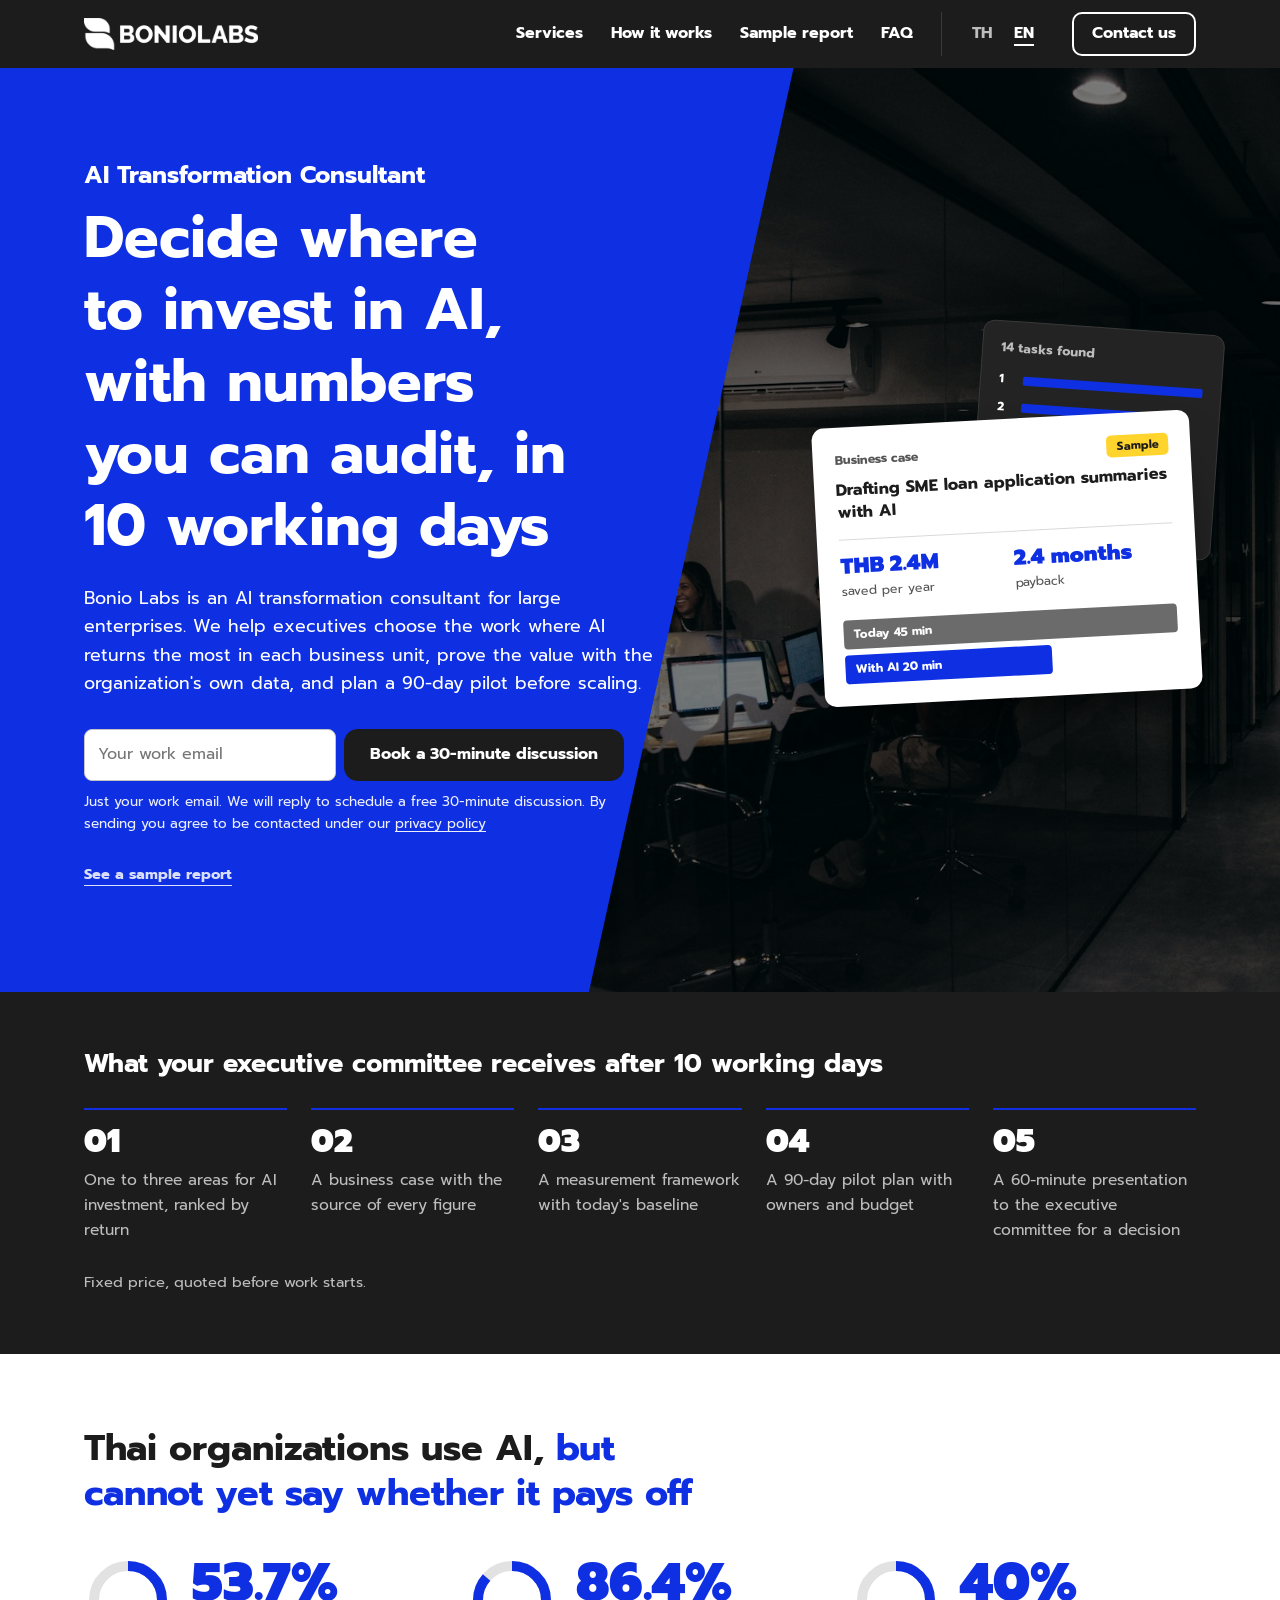
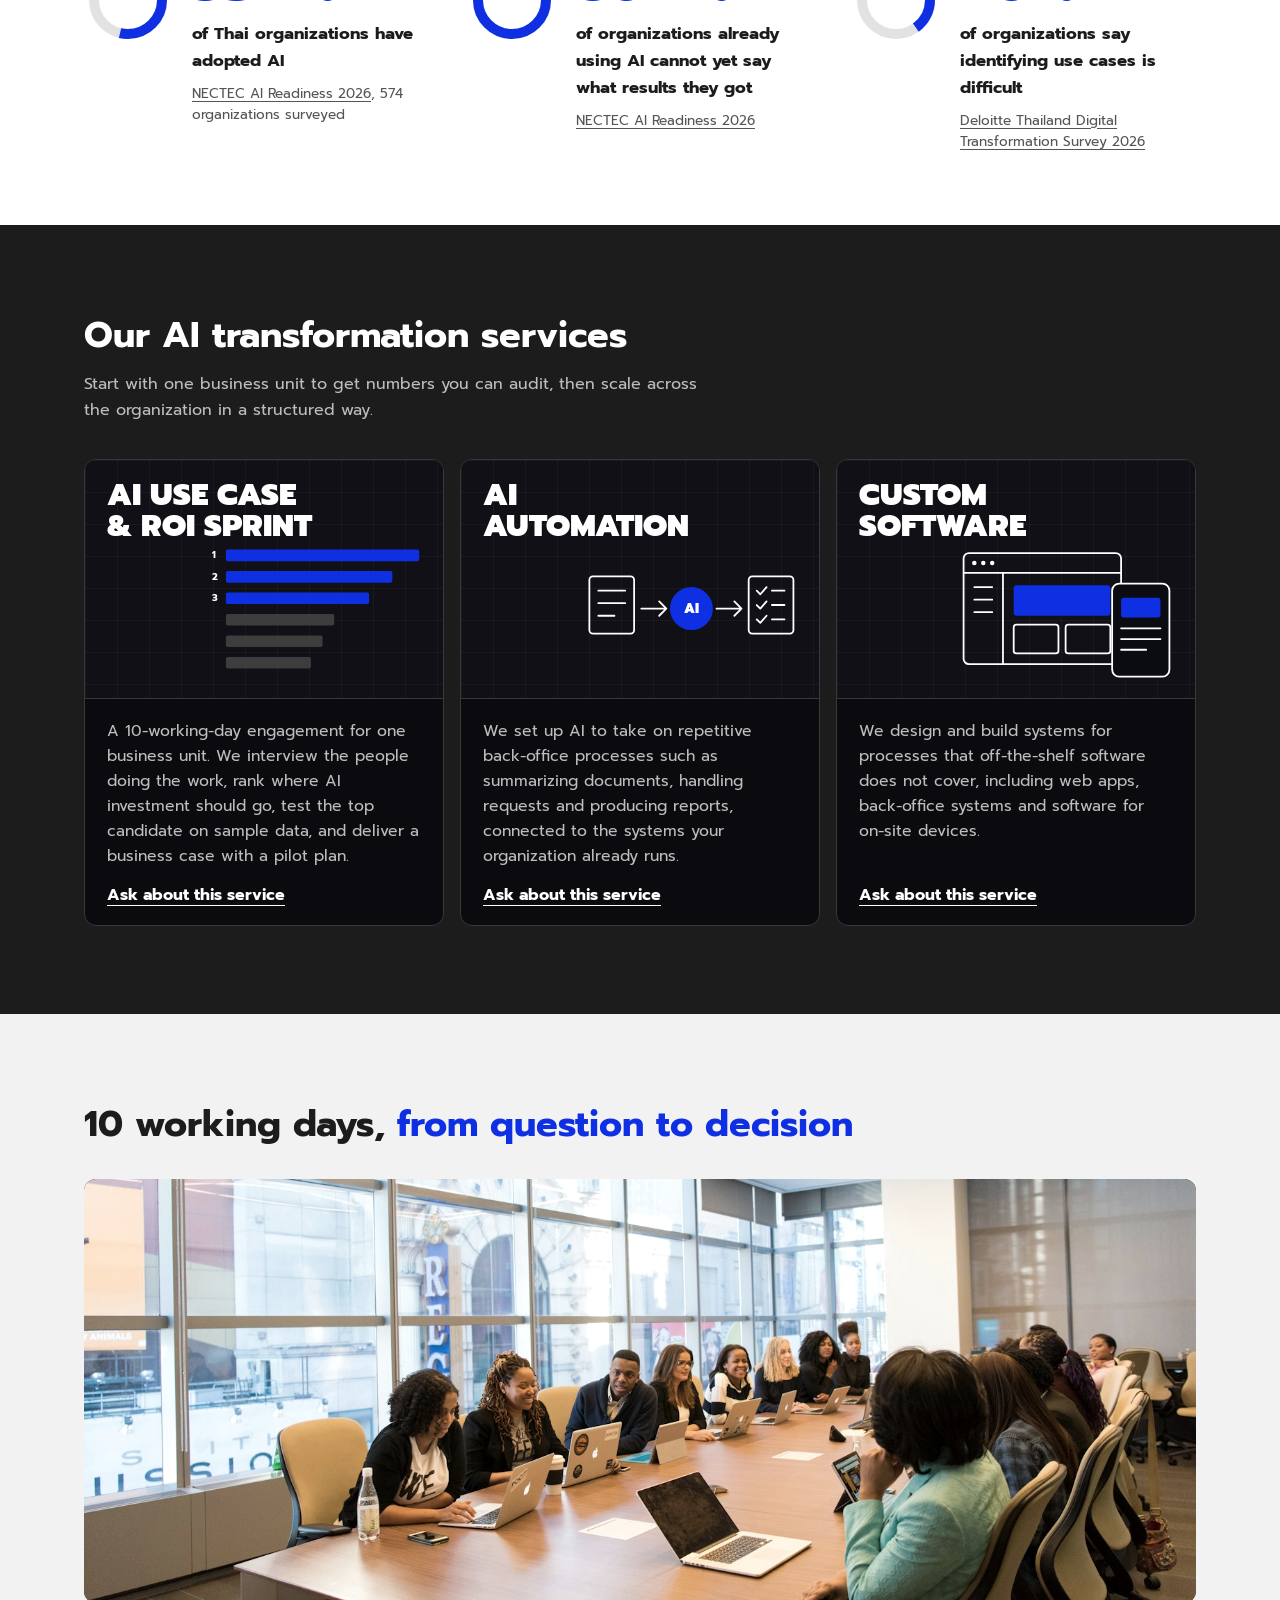
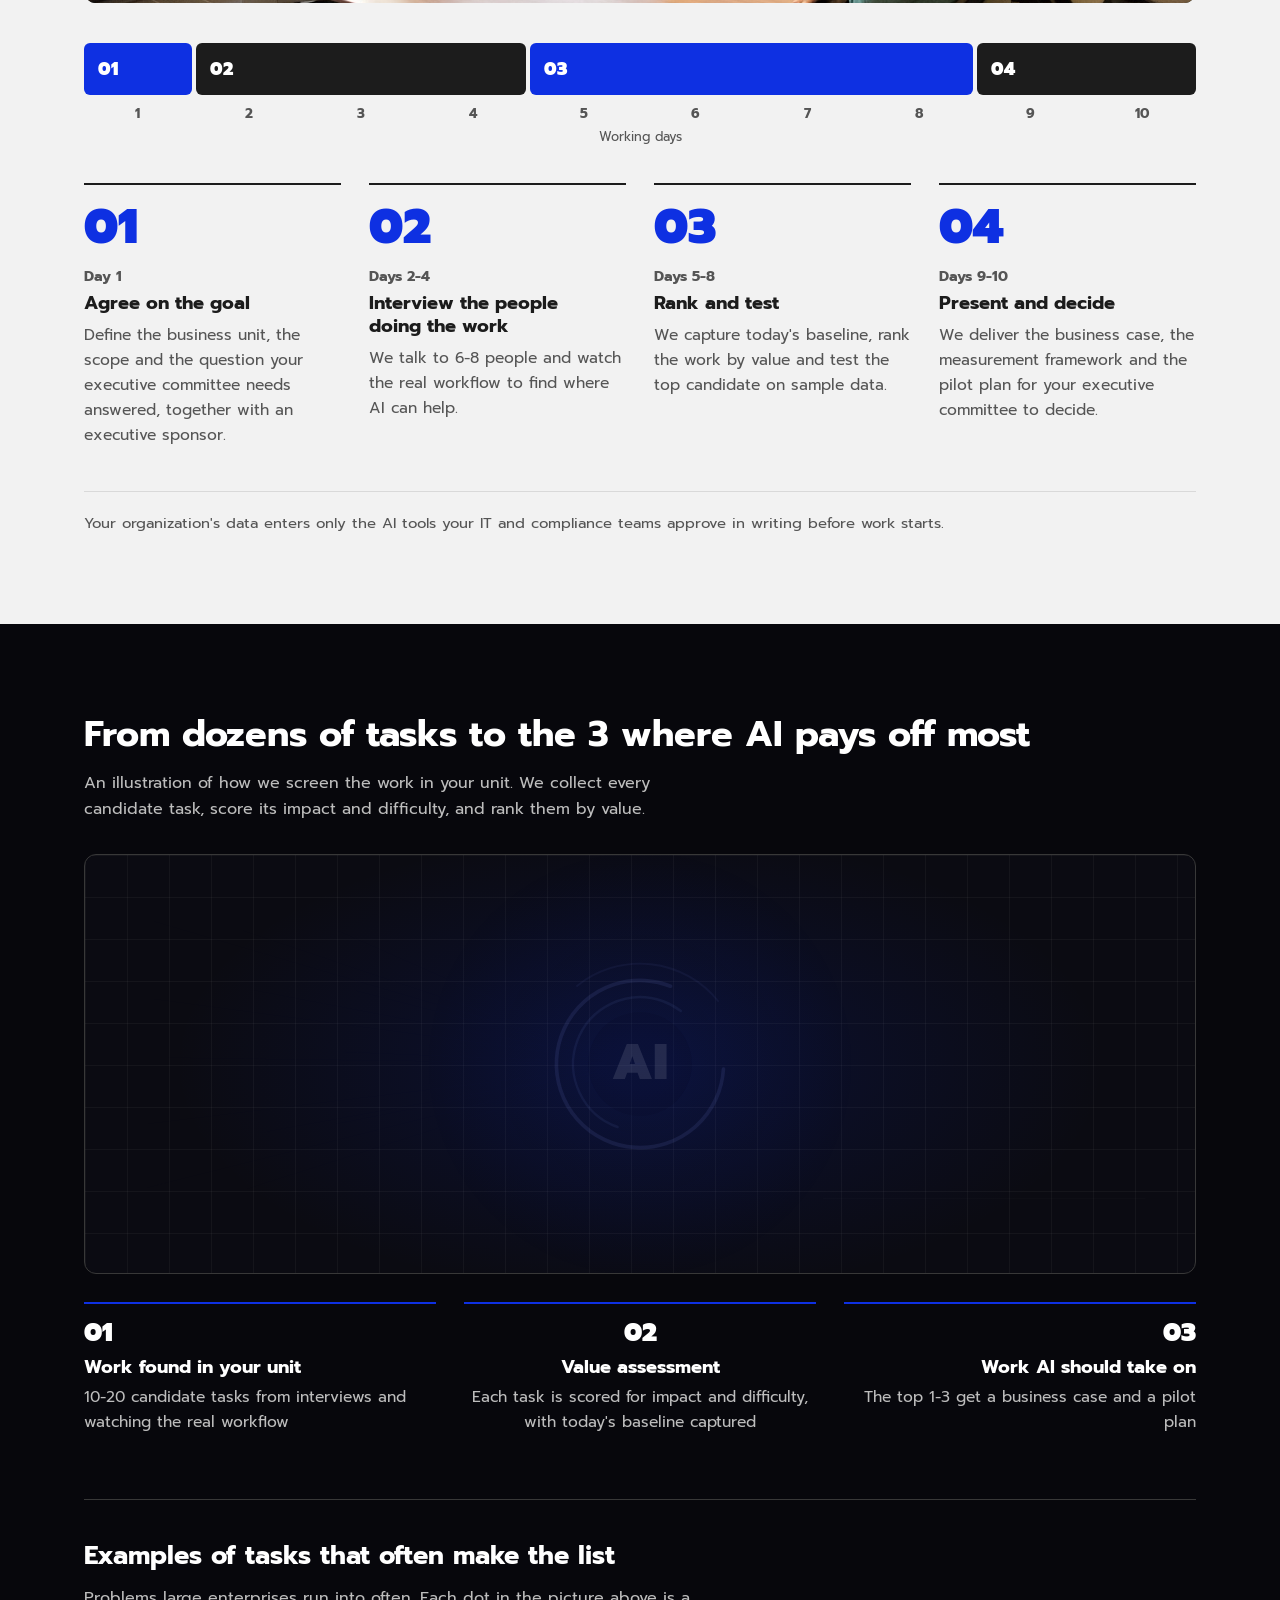
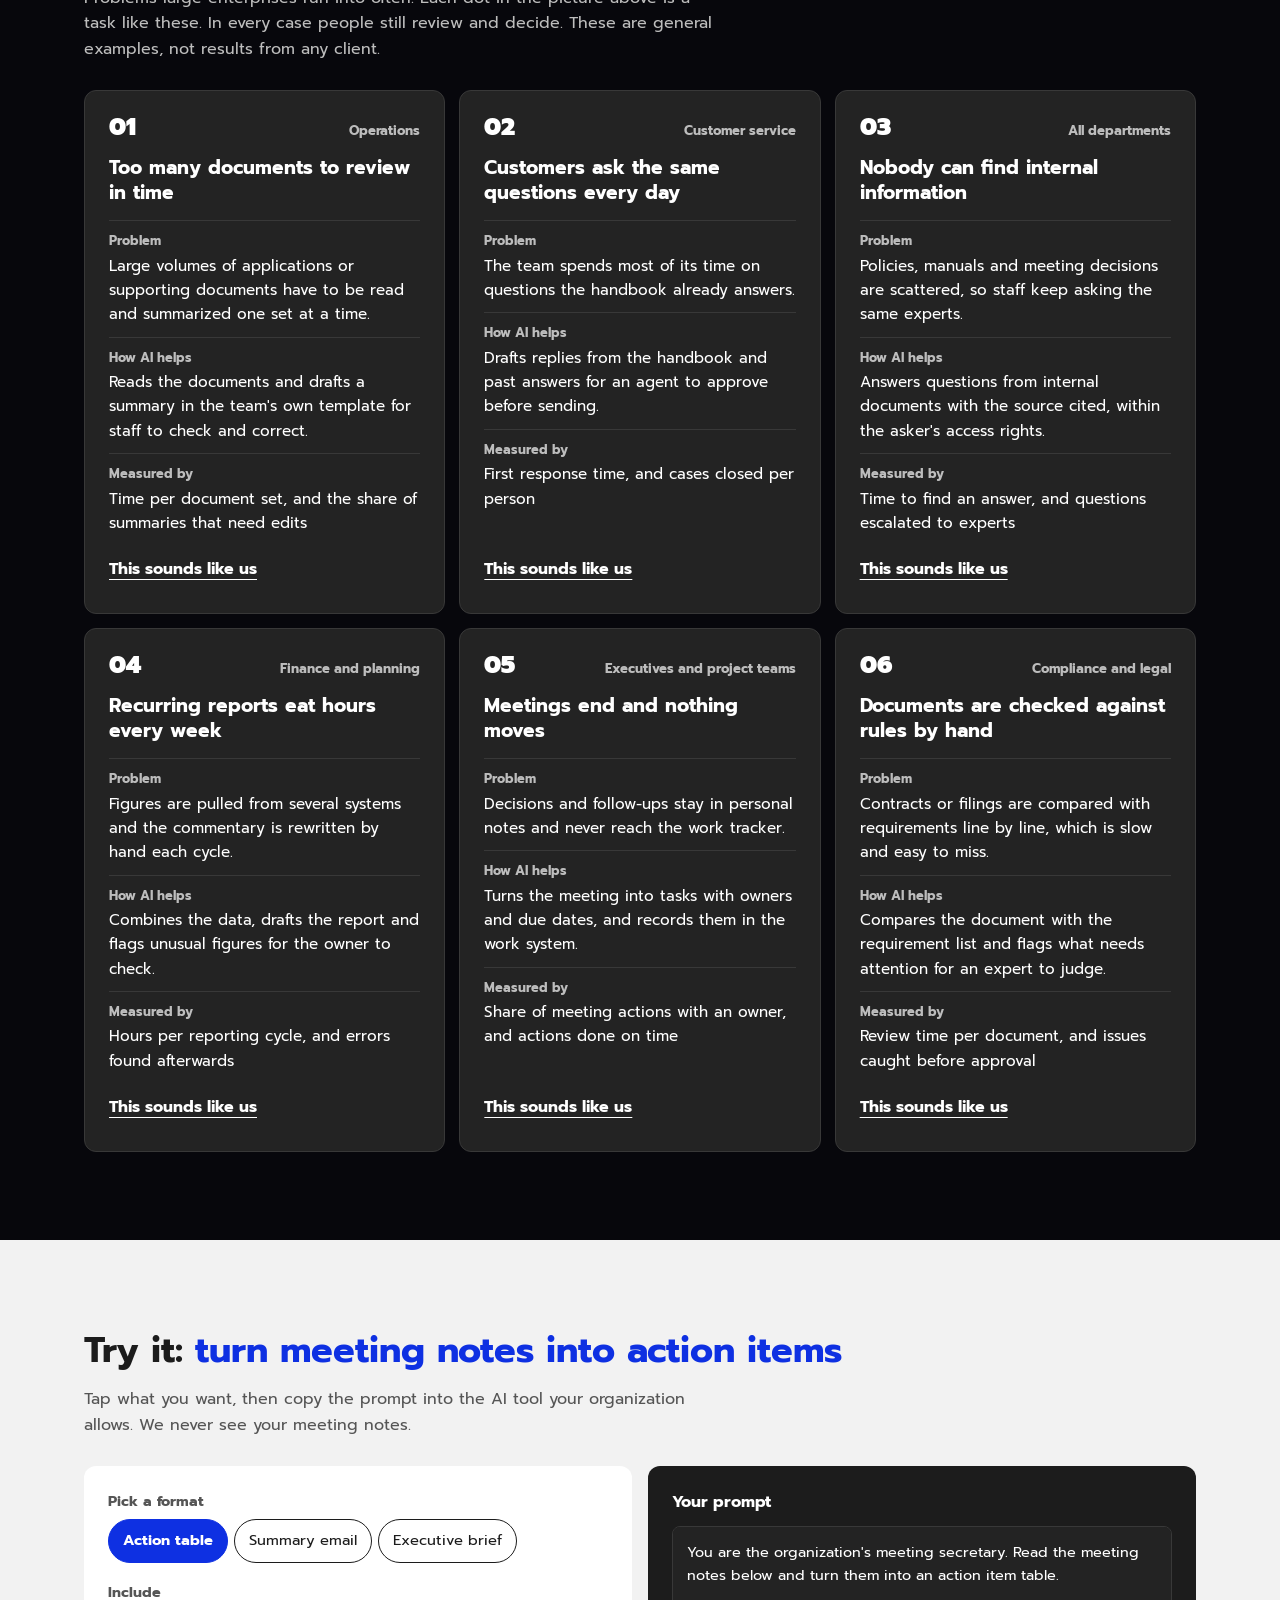
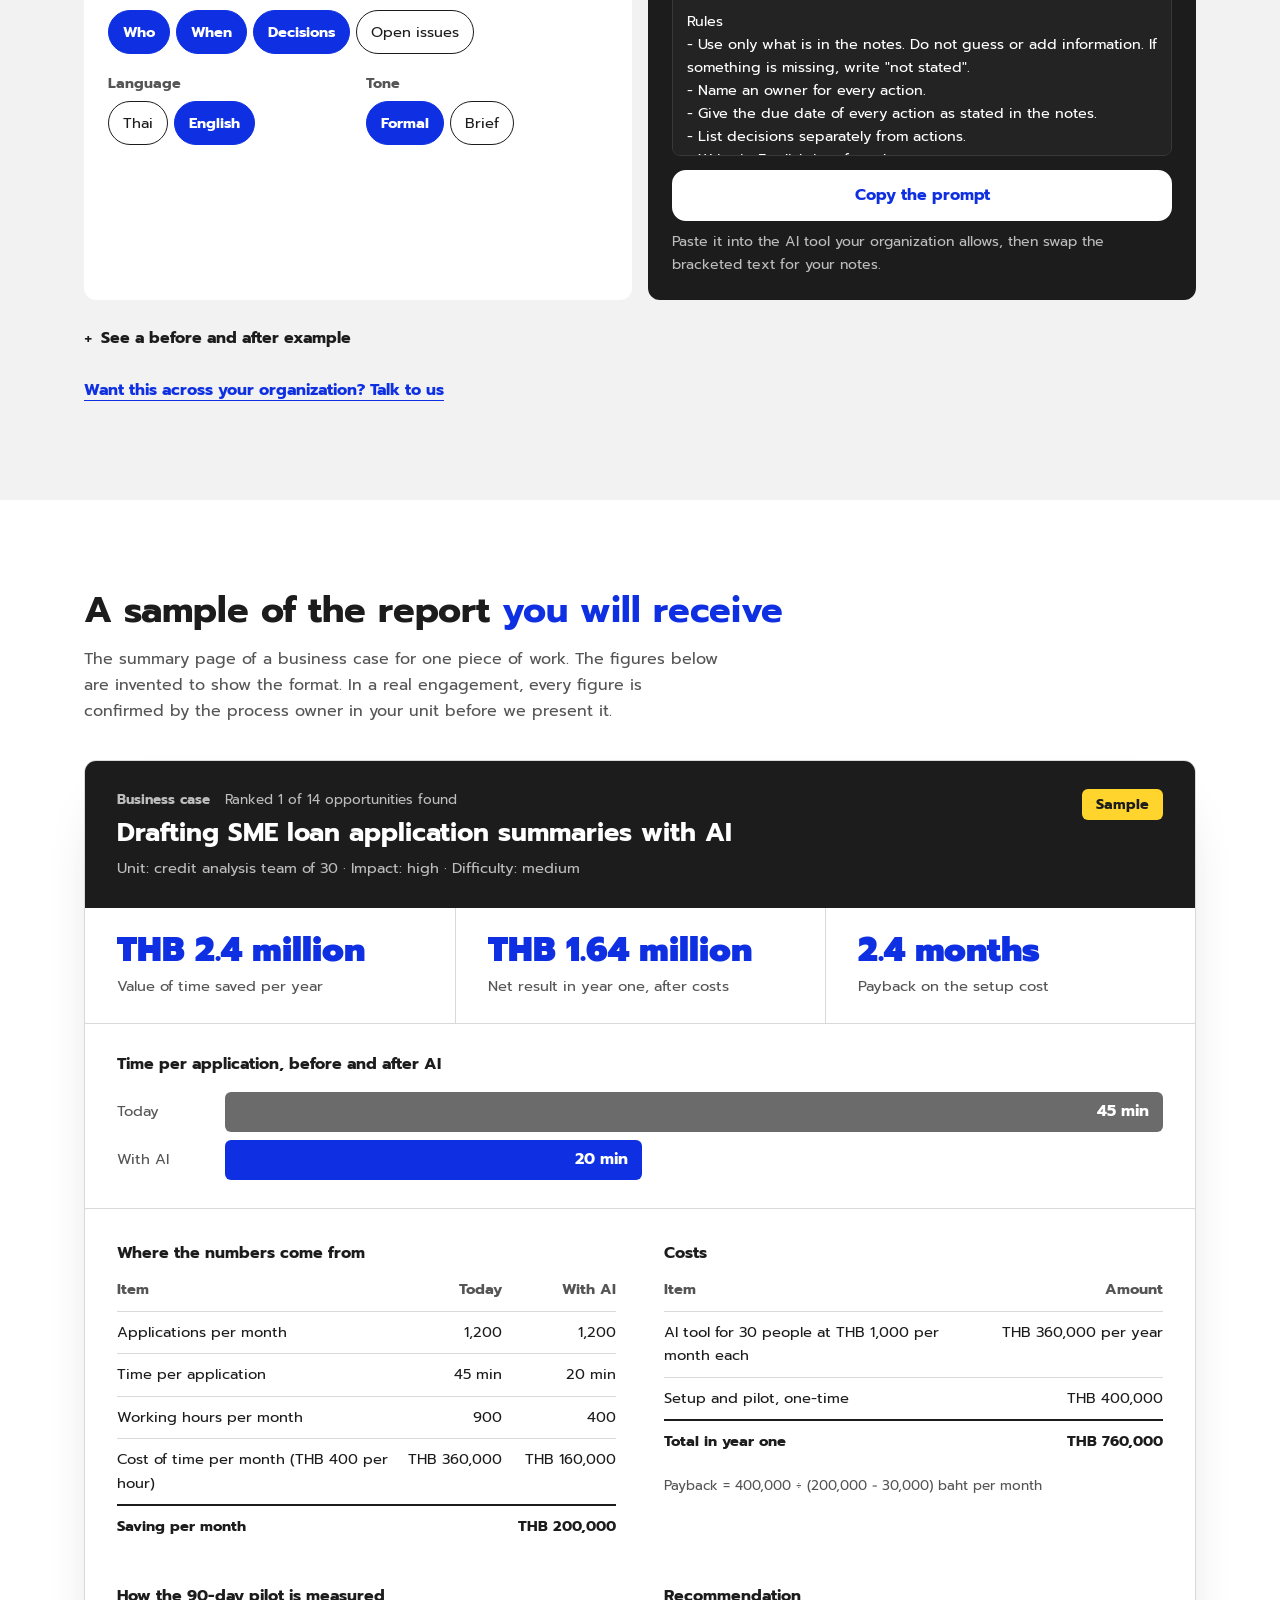
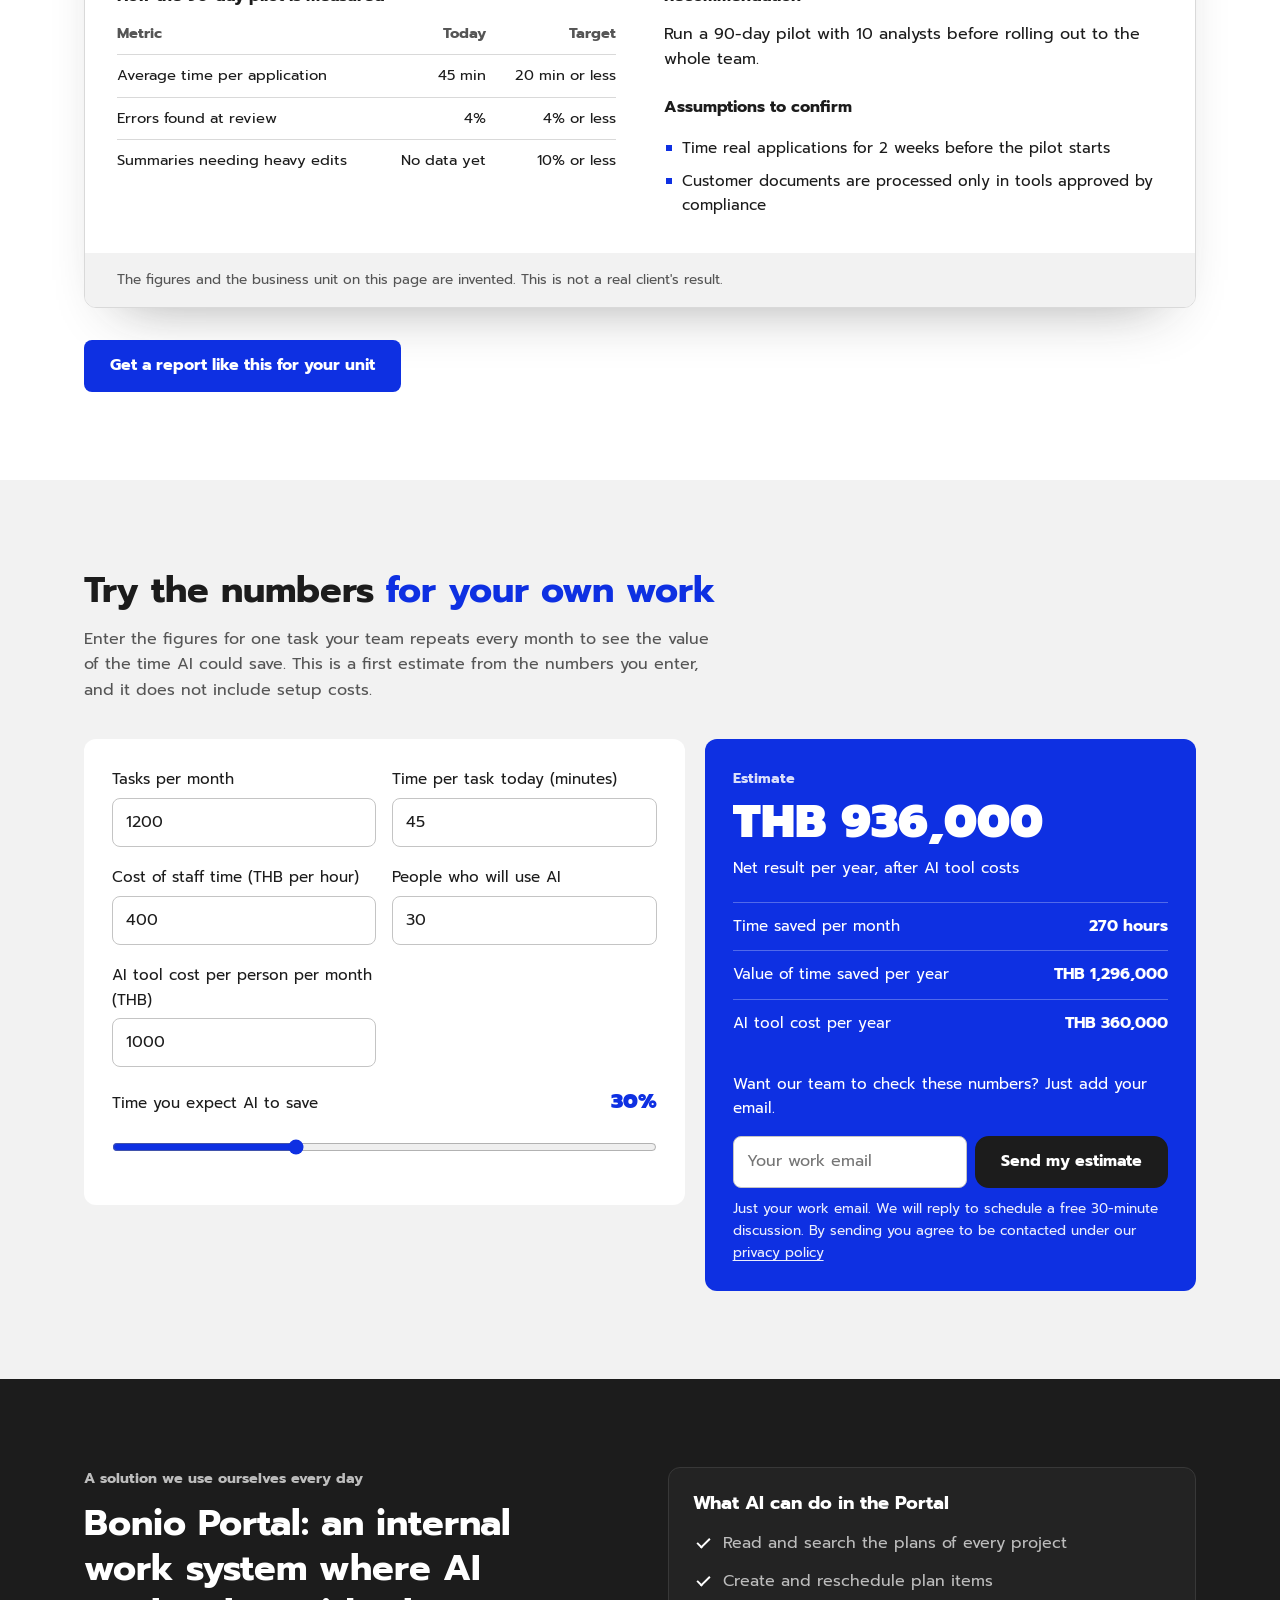
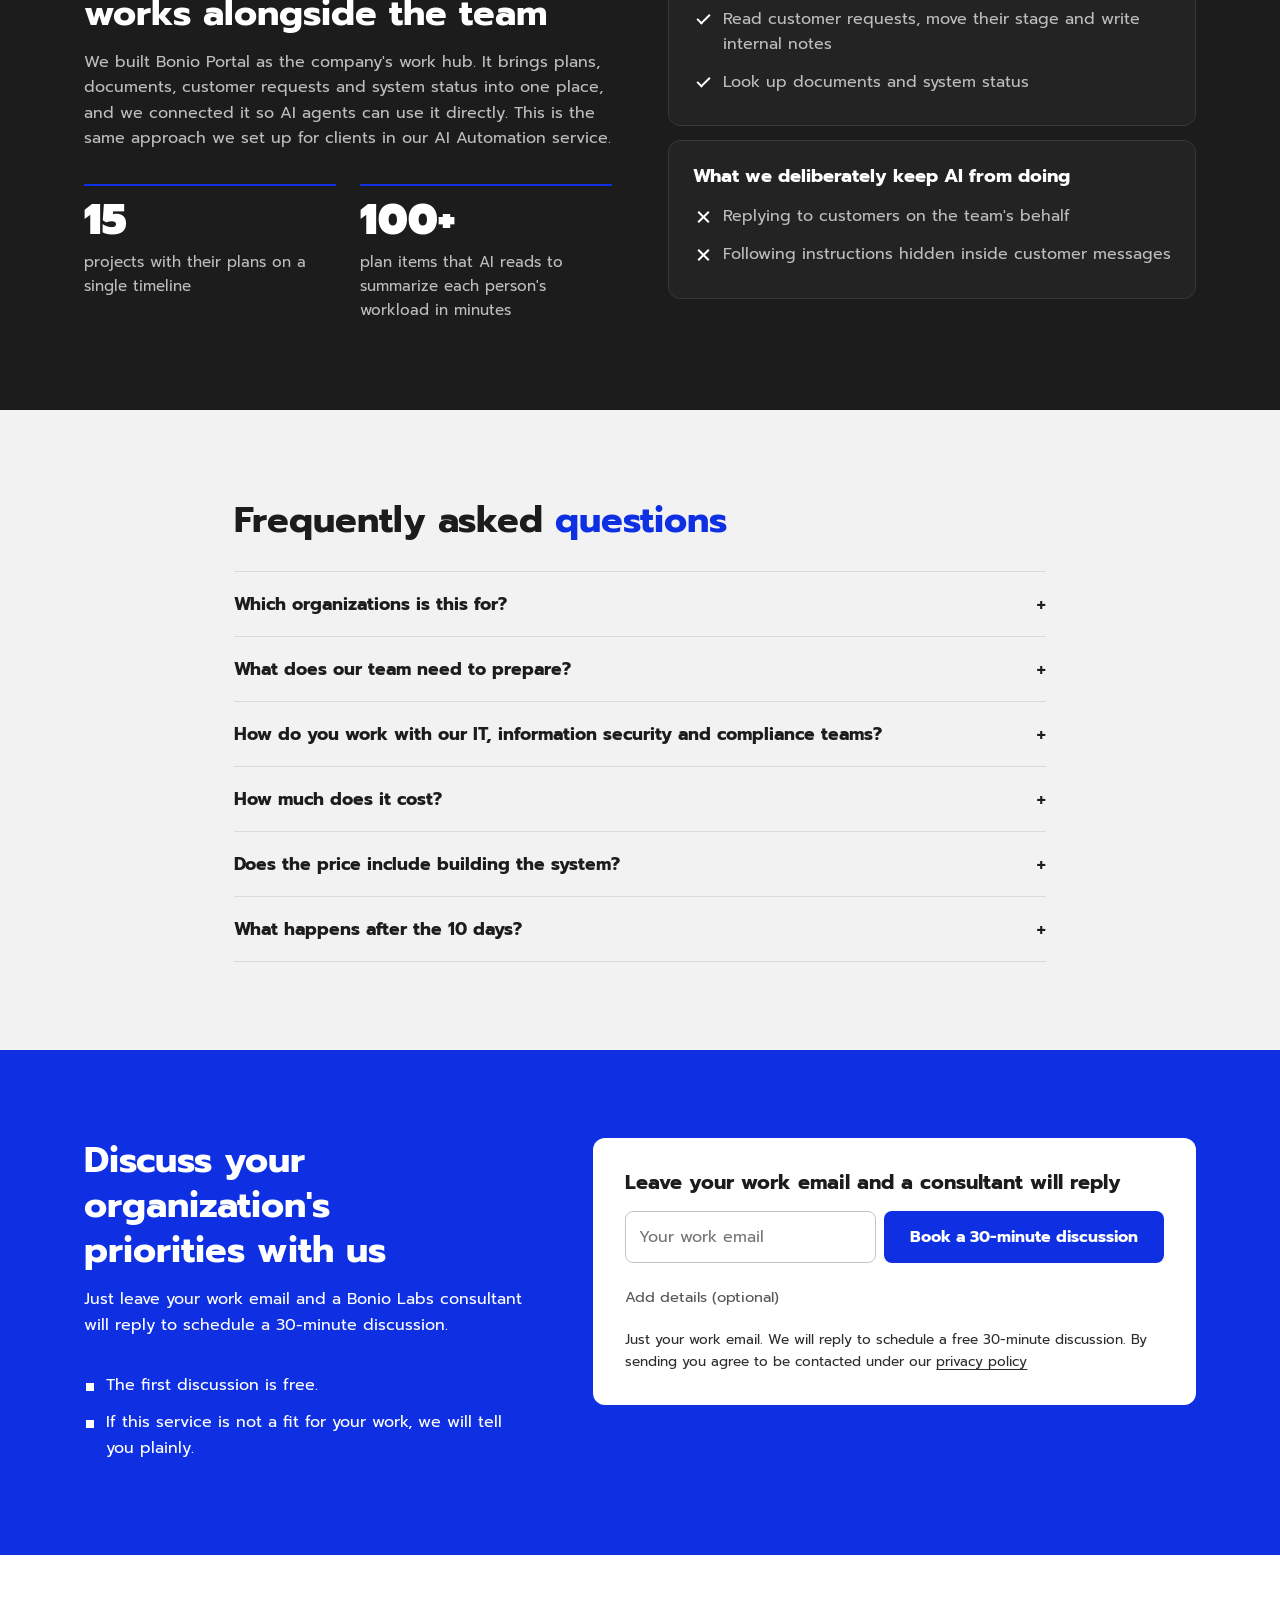
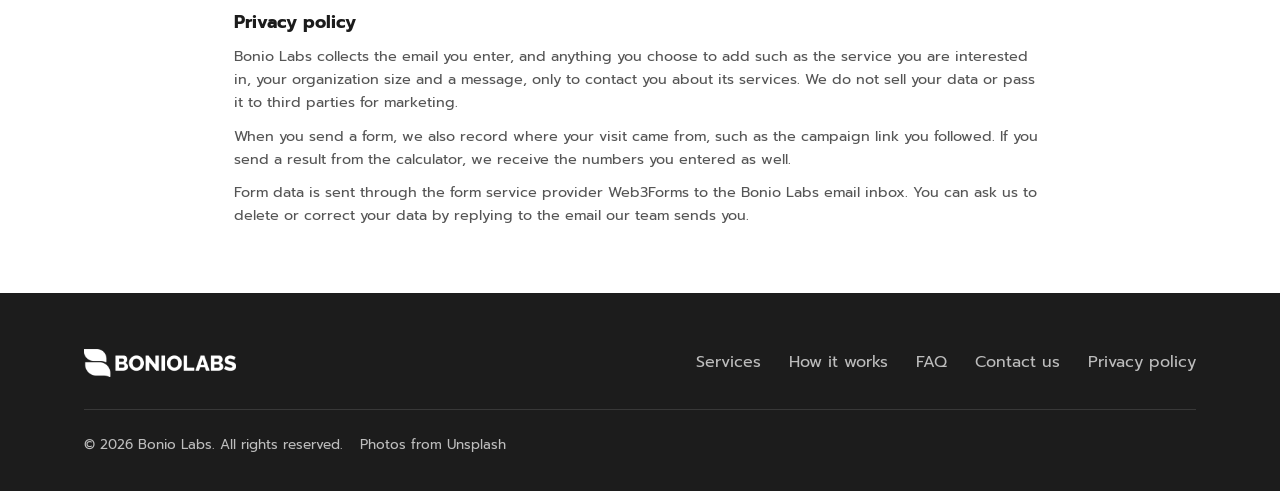
==== commit b6147363: "Remove the photo from the contact section The discussion close-up did not suit the page. The contact" ====
--- a/en/index.html
+++ b/en/index.html
@@ -28,7 +28,7 @@
   <link rel="preconnect" href="https://fonts.googleapis.com">
   <link rel="preconnect" href="https://fonts.gstatic.com" crossorigin>
   <link href="https://fonts.googleapis.com/css2?family=Prompt:wght@400;700;900&display=swap" rel="stylesheet">
-  <link rel="stylesheet" href="../styles.css?v=18">
+  <link rel="stylesheet" href="../styles.css?v=19">
   <script type="application/ld+json">
   {
     "@context": "https://schema.org",
@@ -771,9 +771,6 @@
             <li>The first discussion is free.</li>
             <li>If this service is not a fit for your work, we will tell you plainly.</li>
           </ul>
-          <figure class="photo photo-contact">
-            <img src="../assets/photo-hands.jpg" alt="A meeting attendee gesturing while explaining work beside a laptop and notebook" width="1600" height="1067" loading="lazy" decoding="async">
-          </figure>
         </div>
 
         <div class="form-card light">
@@ -821,10 +818,10 @@
     </div>
   </footer>
 
-  <script src="../config.js?v=18"></script>
-  <script src="../main.js?v=18"></script>
-  <script src="../calc.js?v=18"></script>
-  <script src="../viz.js?v=18"></script>
-  <script src="../prompt-tool.js?v=18"></script>
+  <script src="../config.js?v=19"></script>
+  <script src="../main.js?v=19"></script>
+  <script src="../calc.js?v=19"></script>
+  <script src="../viz.js?v=19"></script>
+  <script src="../prompt-tool.js?v=19"></script>
 </body>
 </html>
--- a/styles.css
+++ b/styles.css
@@ -180,7 +180,6 @@
 .photo img { display: block; width: 100%; height: 100%; object-fit: cover; filter: saturate(0.8) contrast(1.04); }
 .photo-wide { margin-top: 32px; aspect-ratio: 21 / 8; }
 .photo-wide img { object-position: center 72%; }
-.photo-contact { margin-top: 32px; aspect-ratio: 16 / 10; max-width: 440px; }
 .credit { margin-left: 12px; }
 
 /* Outcomes: แถบดำใต้ hero บอกสิ่งที่ได้ 5 อย่าง */
@@ -615,7 +614,6 @@
   .wrap { padding-left: 16px; padding-right: 16px; }
   .sol-grid { grid-template-columns: 1fr; }
   .photo-wide { aspect-ratio: 16 / 9; }
-  .photo-contact { max-width: none; }
   .quick-row { flex-direction: column; }
   .quick-row .btn { width: 100%; }
   .tool-controls, .tool-output, .tool-before, .tool-after { padding: 20px 16px; }
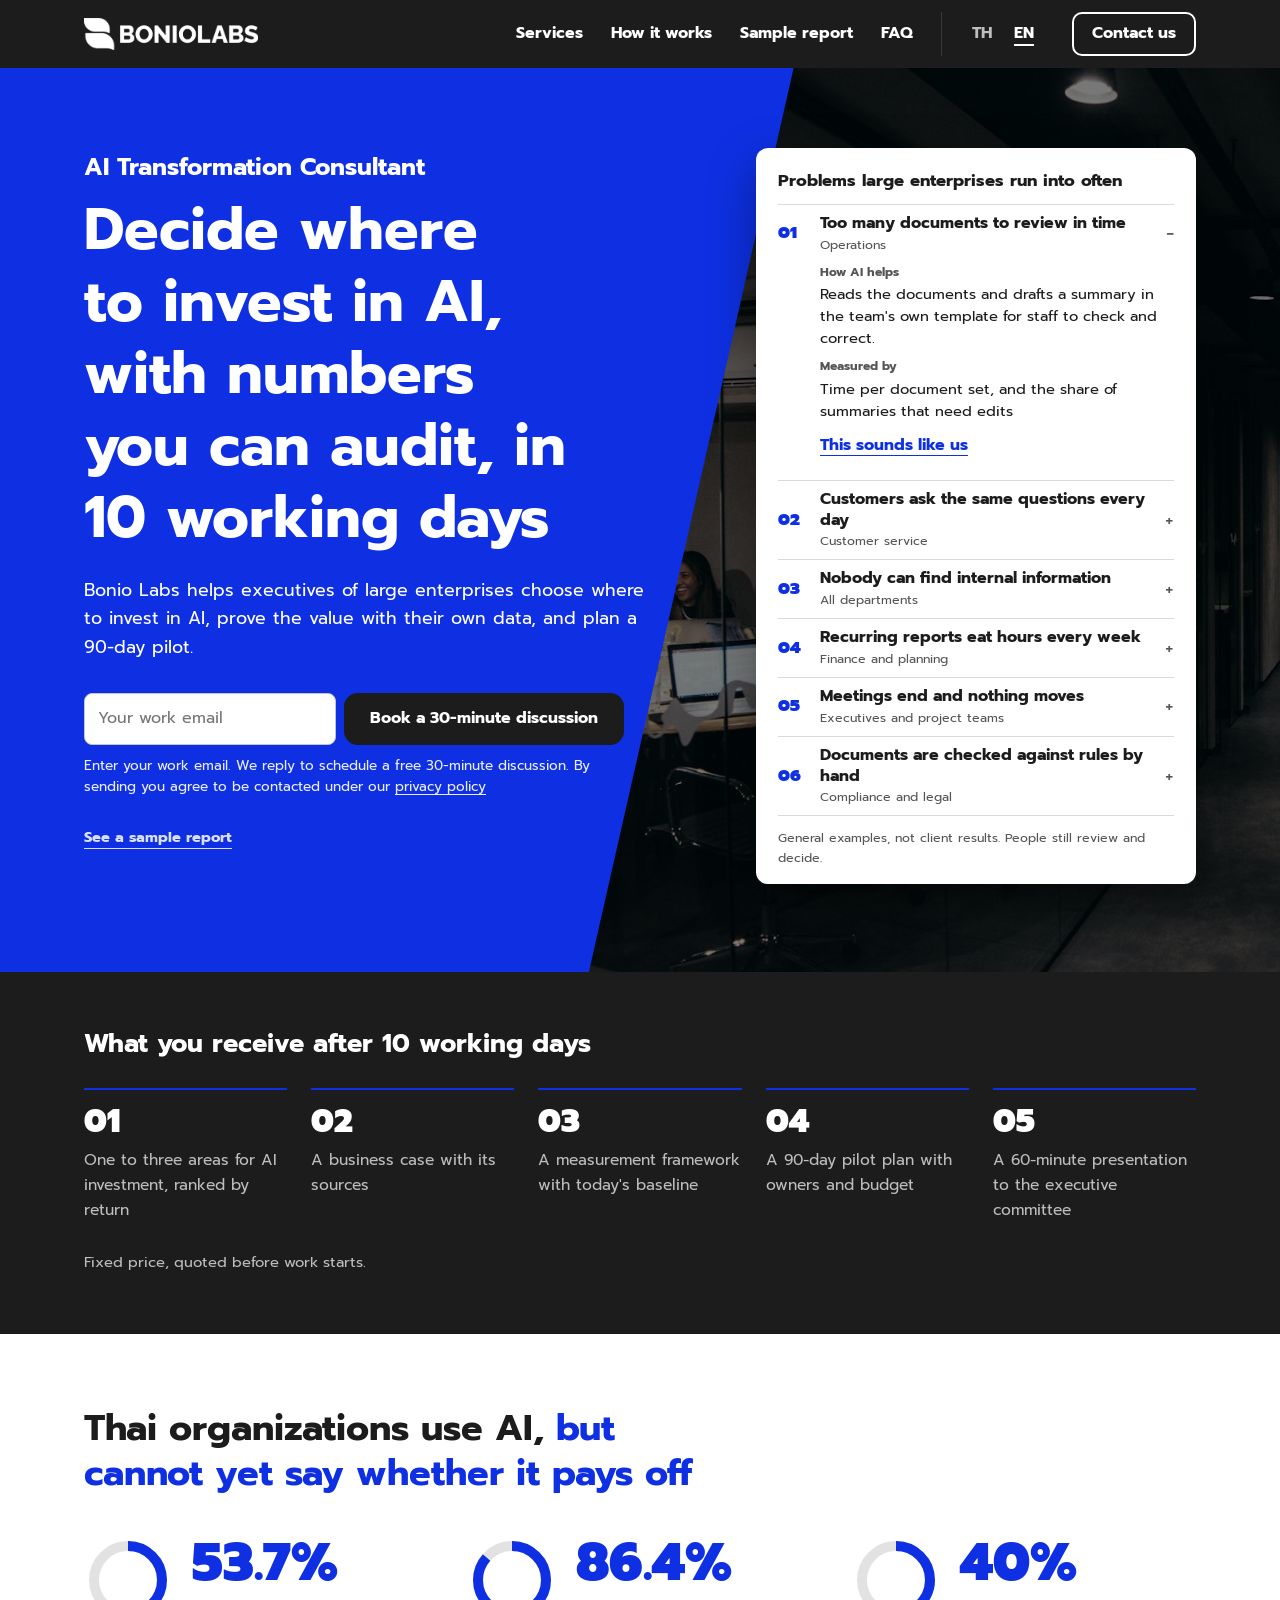
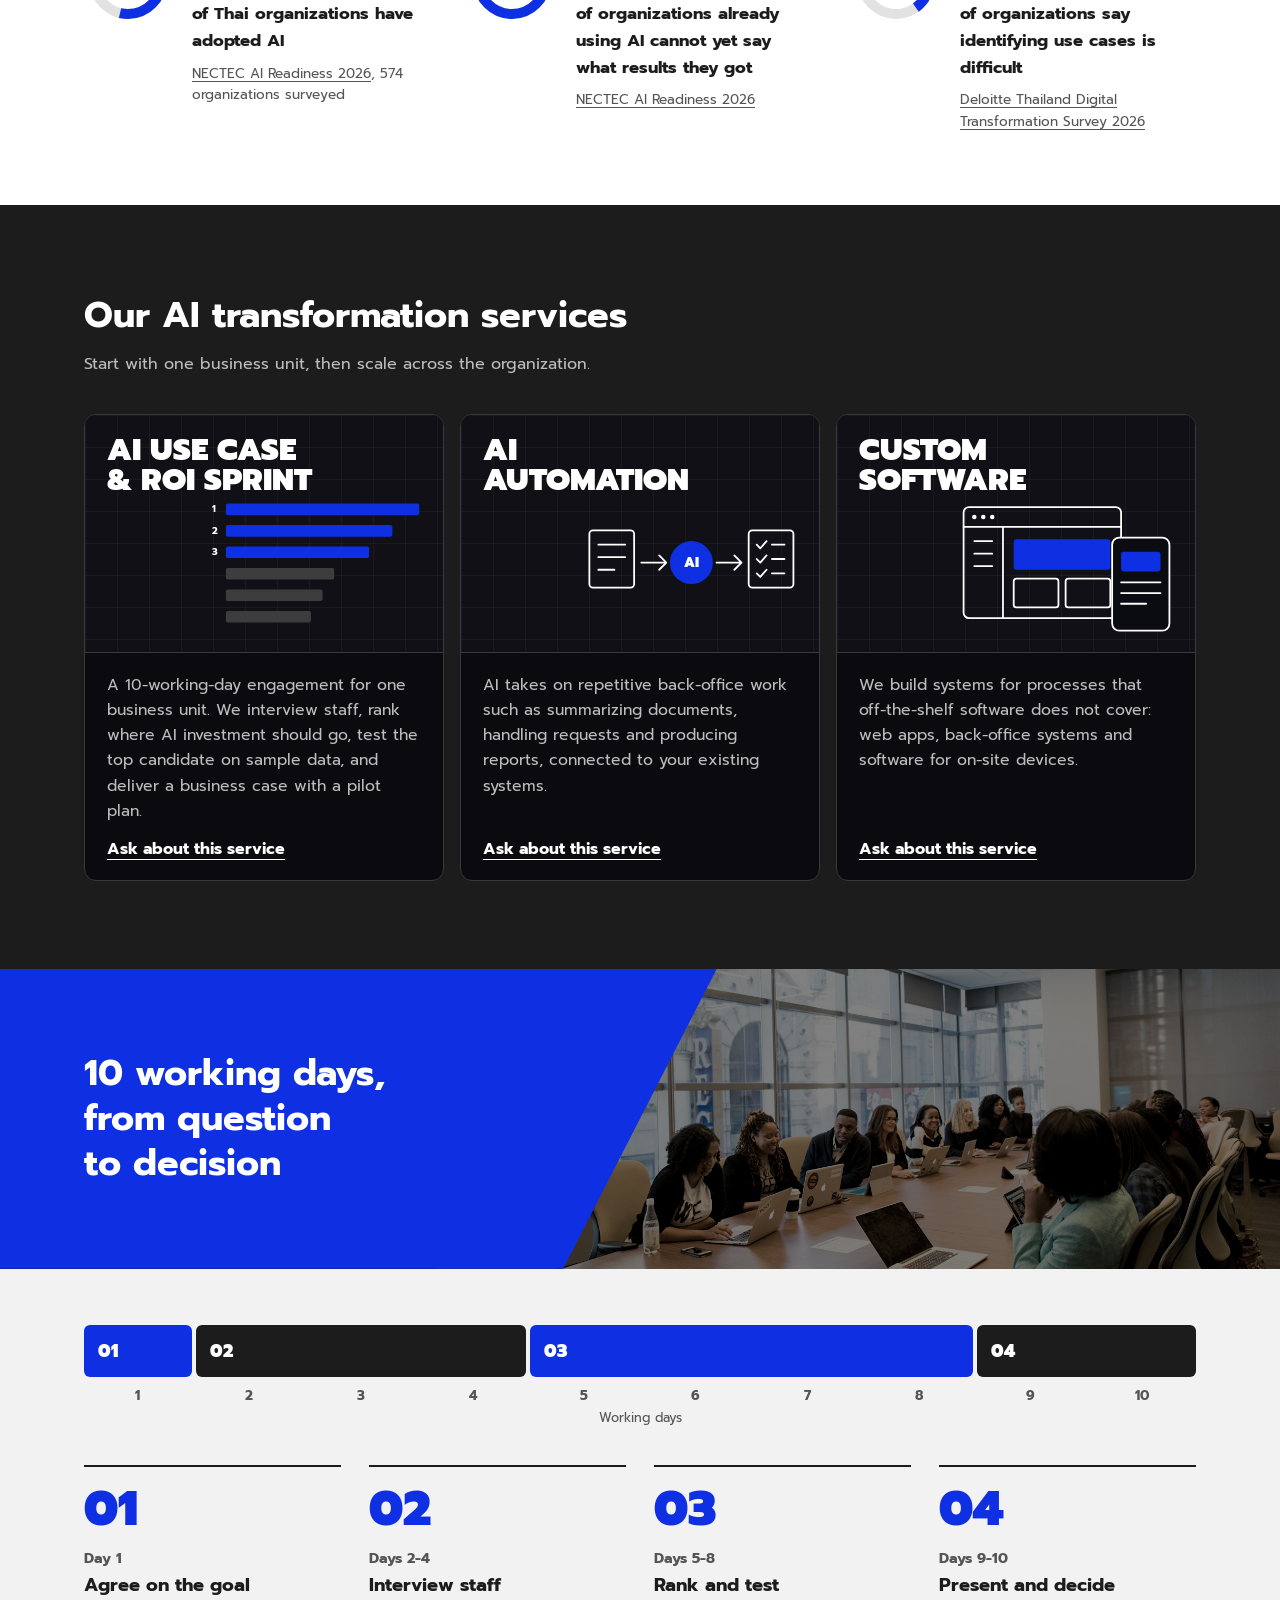
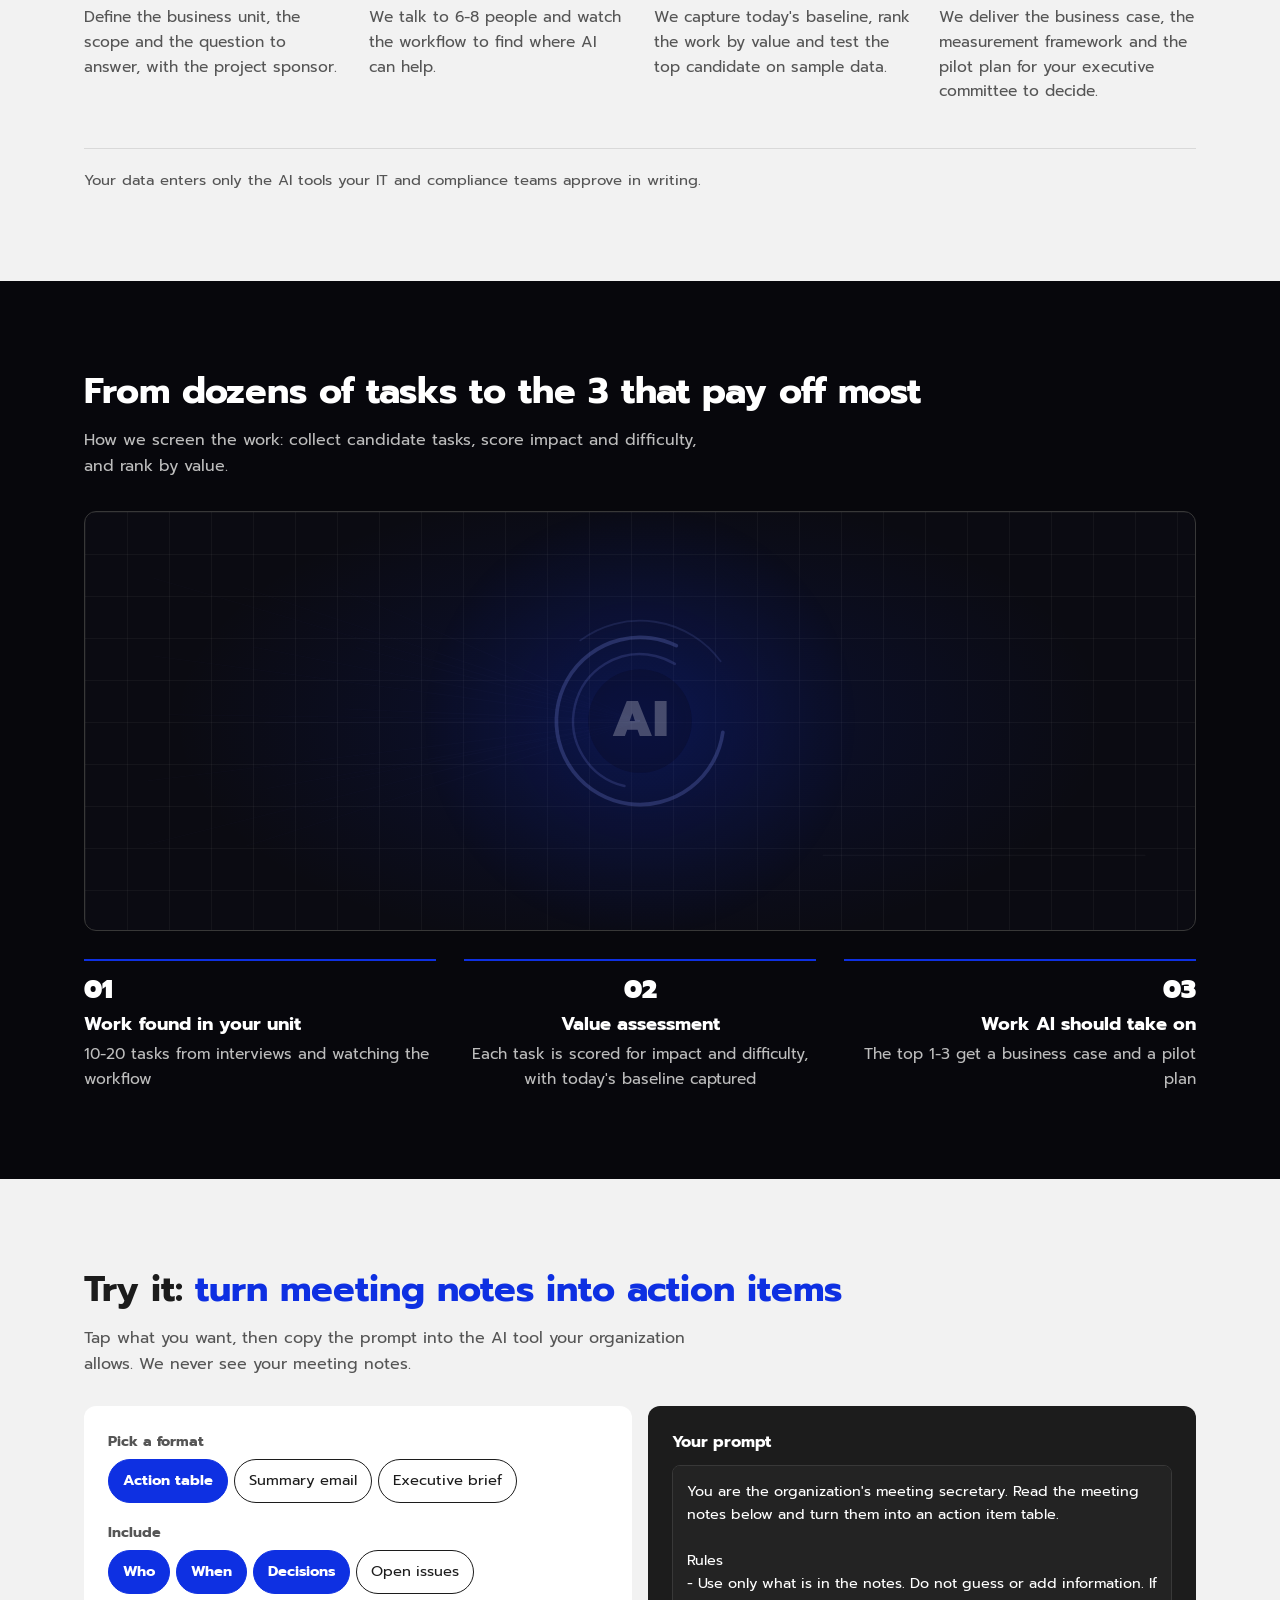
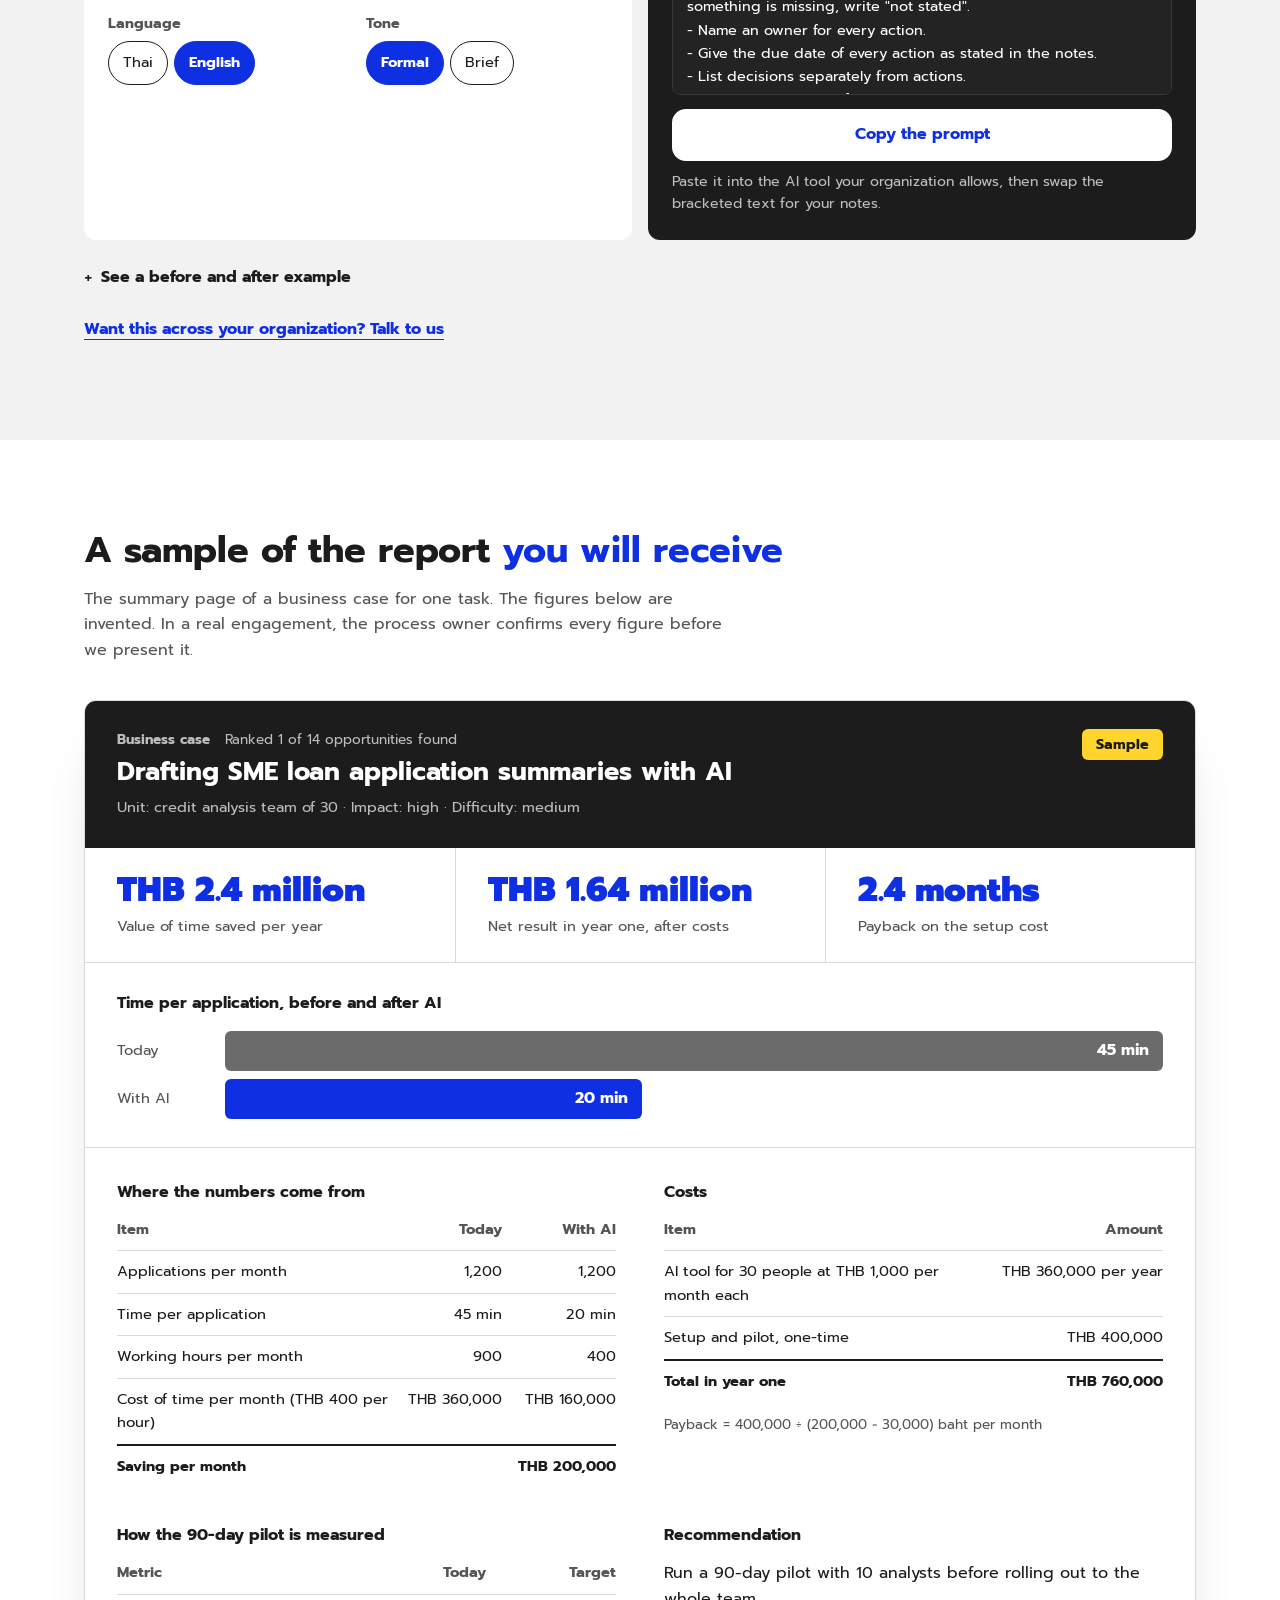
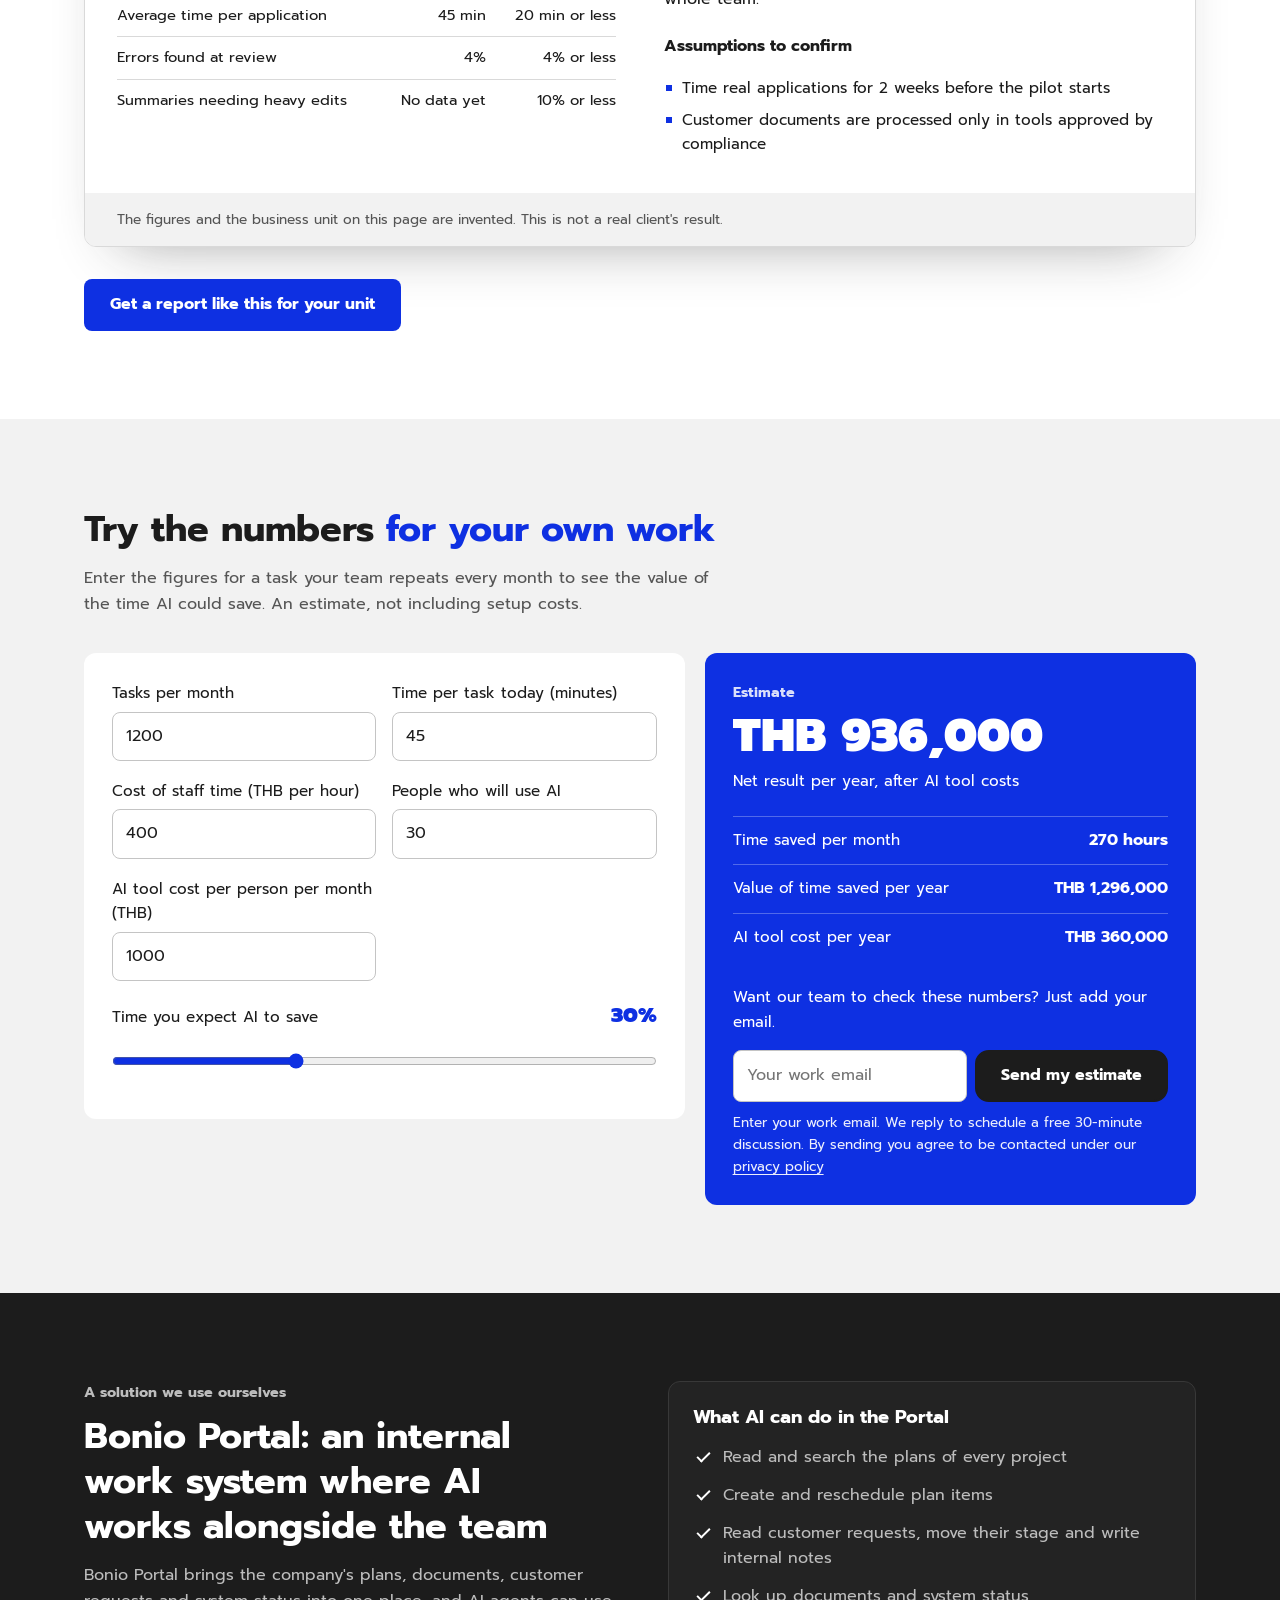
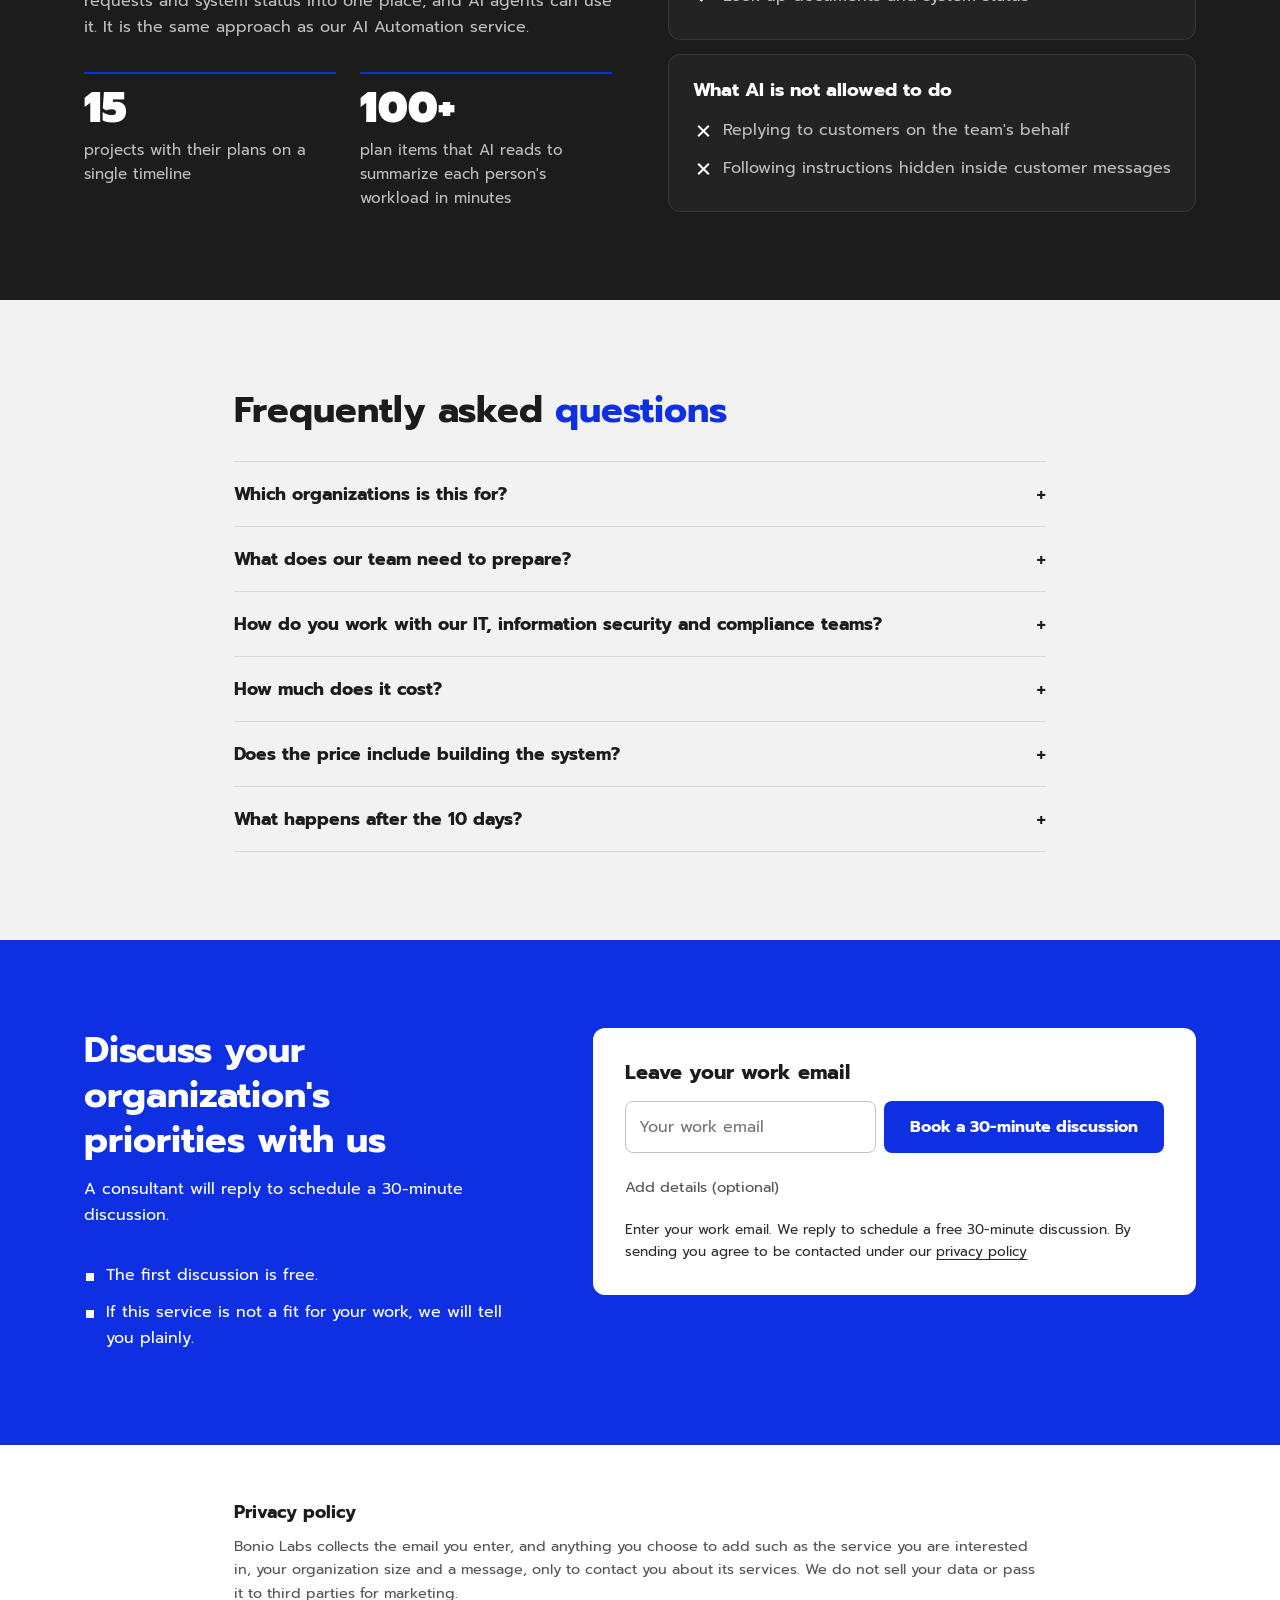
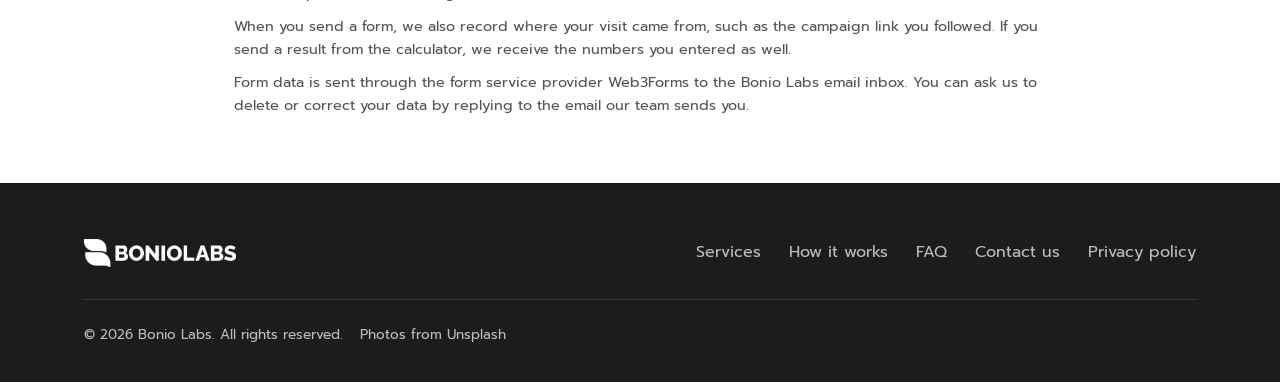
==== commit 1e6fdefa: "Tighten copy, move solution examples into the hero, use boardroom photo as a heading band Co-Authore" ====
--- a/en/index.html
+++ b/en/index.html
@@ -28,7 +28,7 @@
   <link rel="preconnect" href="https://fonts.googleapis.com">
   <link rel="preconnect" href="https://fonts.gstatic.com" crossorigin>
   <link href="https://fonts.googleapis.com/css2?family=Prompt:wght@400;700;900&display=swap" rel="stylesheet">
-  <link rel="stylesheet" href="../styles.css?v=19">
+  <link rel="stylesheet" href="../styles.css?v=20">
   <script type="application/ld+json">
   {
     "@context": "https://schema.org",
@@ -37,7 +37,7 @@
       {
         "@type": "Question",
         "name": "Which organizations is this for?",
-        "acceptedAnswer": { "@type": "Answer", "text": "Large enterprises with several business units, where at least one team already uses AI and executives want evidence before investing further. If nobody in your organization uses AI yet, start with basic training first." }
+        "acceptedAnswer": { "@type": "Answer", "text": "Large enterprises where a team already uses AI and executives want evidence before investing further. If nobody uses AI yet, start with training." }
       },
       {
         "@type": "Question",
@@ -47,12 +47,12 @@
       {
         "@type": "Question",
         "name": "How do you work with our IT, information security and compliance teams?",
-        "acceptedAnswer": { "@type": "Answer", "text": "We invite all three from day one, use only the AI tools your organization approves in writing, and test only on sample data with personal data removed." }
+        "acceptedAnswer": { "@type": "Answer", "text": "All three join from day one. We use only the AI tools your organization approves in writing, and test on sample data with personal data removed." }
       },
       {
         "@type": "Question",
         "name": "How much does it cost?",
-        "acceptedAnswer": { "@type": "Answer", "text": "A fixed price per business unit. We send a quotation after the first discussion, and your organization knows the full price before work starts." }
+        "acceptedAnswer": { "@type": "Answer", "text": "A fixed price per business unit. We send a quotation after the first discussion, before work starts." }
       },
       {
         "@type": "Question",
@@ -62,7 +62,7 @@
       {
         "@type": "Question",
         "name": "What happens after the 10 days?",
-        "acceptedAnswer": { "@type": "Answer", "text": "Your executive committee decides whether to run the pilot. Your organization can run the plan itself, or have Bonio Labs support the pilot and repeat the same method in other business units." }
+        "acceptedAnswer": { "@type": "Answer", "text": "Your executive committee decides whether to run the pilot. You can run it yourselves, or have Bonio Labs support it and extend it to other business units." }
       }
     ]
   }
@@ -135,7 +135,7 @@
         <div class="hero-copy">
           <p class="hero-kicker">AI Transformation Consultant</p>
           <h1>Decide where to invest in AI, with numbers you can audit, in 10 working days</h1>
-          <p class="lead">Bonio Labs is an AI transformation consultant for large enterprises. We help executives choose the work where AI returns the most in each business unit, prove the value with the organization's own data, and plan a 90-day pilot before scaling.</p>
+          <p class="lead">Bonio Labs helps executives of large enterprises choose where to invest in AI, prove the value with their own data, and plan a 90-day pilot.</p>
           <div class="hero-actions">
             <form class="quick-lead" data-source="hero" novalidate>
               <label class="sr-only" for="q-email-hero">Work email</label>
@@ -145,34 +145,59 @@
               </div>
               <input class="quick-hp" name="botcheck" type="checkbox" tabindex="-1" autocomplete="off" aria-hidden="true">
               <p class="quick-error" role="alert" hidden></p>
-              <p class="quick-note">Just your work email. We will reply to schedule a free 30-minute discussion. By sending you agree to be contacted under our <a href="#privacy">privacy policy</a></p>
+              <p class="quick-note">Enter your work email. We reply to schedule a free 30-minute discussion. By sending you agree to be contacted under our <a href="#privacy">privacy policy</a></p>
             </form>
           </div>
           <p class="hero-note"><a class="hero-link" href="#sample">See a sample report</a></p>
         </div>
-      <div class="hero-visual" aria-hidden="true">
-        <div class="mini-card mini-list">
-          <p class="mini-title">14 tasks found</p>
-          <ul>
-            <li><span>1</span><i style="--w: 100%"></i></li>
-            <li><span>2</span><i style="--w: 86%"></i></li>
-            <li><span>3</span><i style="--w: 74%"></i></li>
-            <li class="dim"><span>4</span><i style="--w: 56%"></i></li>
-            <li class="dim"><span>5</span><i style="--w: 50%"></i></li>
-            <li class="dim"><span>6</span><i style="--w: 44%"></i></li>
-          </ul>
-        </div>
-        <div class="mini-card mini-report">
-          <p class="mini-top"><span class="mini-kind">Business case</span><span class="mini-badge">Sample</span></p>
-          <p class="mini-h">Drafting SME loan application summaries with AI</p>
-          <div class="mini-kpis">
-            <div><b>THB 2.4M</b><span>saved per year</span></div>
-            <div><b>2.4 months</b><span>payback</span></div>
-          </div>
-          <div class="mini-bars">
-            <span class="mini-bar mini-bar-before">Today 45 min</span>
-            <span class="mini-bar mini-bar-after">With AI 20 min</span>
-          </div>
+      <div class="hero-visual" id="solutions">
+        <div class="sol-card light">
+          <p class="sol-card-title">Problems large enterprises run into often</p>
+          <div class="sol-list">
+            <details class="sol" name="sol" open>
+              <summary><span class="sol-num" aria-hidden="true">01</span><span class="sol-head"><span class="sol-title">Too many documents to review in time</span><span class="sol-dept">Operations</span></span></summary>
+              <div class="sol-body">
+                <dl><div><dt>How AI helps</dt><dd>Reads the documents and drafts a summary in the team's own template for staff to check and correct.</dd></div><div><dt>Measured by</dt><dd>Time per document set, and the share of summaries that need edits</dd></div></dl>
+                <a class="sol-link" href="#contact" data-topic="Too many documents to review in time">This sounds like us</a>
+              </div>
+            </details>
+            <details class="sol" name="sol">
+              <summary><span class="sol-num" aria-hidden="true">02</span><span class="sol-head"><span class="sol-title">Customers ask the same questions every day</span><span class="sol-dept">Customer service</span></span></summary>
+              <div class="sol-body">
+                <dl><div><dt>How AI helps</dt><dd>Drafts replies from the handbook and past answers for an agent to approve before sending.</dd></div><div><dt>Measured by</dt><dd>First response time, and cases closed per person</dd></div></dl>
+                <a class="sol-link" href="#contact" data-topic="Customers ask the same questions every day">This sounds like us</a>
+              </div>
+            </details>
+            <details class="sol" name="sol">
+              <summary><span class="sol-num" aria-hidden="true">03</span><span class="sol-head"><span class="sol-title">Nobody can find internal information</span><span class="sol-dept">All departments</span></span></summary>
+              <div class="sol-body">
+                <dl><div><dt>How AI helps</dt><dd>Answers questions from internal documents with the source cited, within the asker's access rights.</dd></div><div><dt>Measured by</dt><dd>Time to find an answer, and questions escalated to experts</dd></div></dl>
+                <a class="sol-link" href="#contact" data-topic="Nobody can find internal information">This sounds like us</a>
+              </div>
+            </details>
+            <details class="sol" name="sol">
+              <summary><span class="sol-num" aria-hidden="true">04</span><span class="sol-head"><span class="sol-title">Recurring reports eat hours every week</span><span class="sol-dept">Finance and planning</span></span></summary>
+              <div class="sol-body">
+                <dl><div><dt>How AI helps</dt><dd>Combines the data, drafts the report and flags unusual figures for the owner to check.</dd></div><div><dt>Measured by</dt><dd>Hours per reporting cycle, and errors found afterwards</dd></div></dl>
+                <a class="sol-link" href="#contact" data-topic="Recurring reports eat hours every week">This sounds like us</a>
+              </div>
+            </details>
+            <details class="sol" name="sol">
+              <summary><span class="sol-num" aria-hidden="true">05</span><span class="sol-head"><span class="sol-title">Meetings end and nothing moves</span><span class="sol-dept">Executives and project teams</span></span></summary>
+              <div class="sol-body">
+                <dl><div><dt>How AI helps</dt><dd>Turns the meeting into tasks with owners and due dates, and records them in the work system.</dd></div><div><dt>Measured by</dt><dd>Share of meeting actions with an owner, and actions done on time</dd></div></dl>
+                <a class="sol-link" href="#contact" data-topic="Meetings end and nothing moves">This sounds like us</a>
+              </div>
+            </details>
+            <details class="sol" name="sol">
+              <summary><span class="sol-num" aria-hidden="true">06</span><span class="sol-head"><span class="sol-title">Documents are checked against rules by hand</span><span class="sol-dept">Compliance and legal</span></span></summary>
+              <div class="sol-body">
+                <dl><div><dt>How AI helps</dt><dd>Compares the document with the requirement list and flags what needs attention for an expert to judge.</dd></div><div><dt>Measured by</dt><dd>Review time per document, and issues caught before approval</dd></div></dl>
+                <a class="sol-link" href="#contact" data-topic="Documents are checked against rules by hand">This sounds like us</a>
+              </div>
+            </details>
+          </div>
+          <p class="sol-card-note">General examples, not client results. People still review and decide.</p>
         </div>
       </div>
       </div>
@@ -180,13 +205,13 @@
 
     <section class="outcomes" aria-labelledby="outcomes-title">
       <div class="wrap">
-        <h2 id="outcomes-title">What your executive committee receives after 10 working days</h2>
+        <h2 id="outcomes-title">What you receive after 10 working days</h2>
         <ol class="outcome-list">
           <li><span class="num" aria-hidden="true">01</span><p>One to three areas for AI investment, ranked by return</p></li>
-          <li><span class="num" aria-hidden="true">02</span><p>A business case with the source of every figure</p></li>
+          <li><span class="num" aria-hidden="true">02</span><p>A business case with its sources</p></li>
           <li><span class="num" aria-hidden="true">03</span><p>A measurement framework with today's baseline</p></li>
           <li><span class="num" aria-hidden="true">04</span><p>A 90-day pilot plan with owners and budget</p></li>
-          <li><span class="num" aria-hidden="true">05</span><p>A 60-minute presentation to the executive committee for a decision</p></li>
+          <li><span class="num" aria-hidden="true">05</span><p>A 60-minute presentation to the executive committee</p></li>
         </ol>
         <p class="outcome-note">Fixed price, quoted before work starts.</p>
       </div>
@@ -227,7 +252,7 @@
     <section id="services" class="section dark">
       <div class="wrap">
         <h2>Our AI transformation services</h2>
-        <p class="section-lead">Start with one business unit to get numbers you can audit, then scale across the organization in a structured way.</p>
+        <p class="section-lead">Start with one business unit, then scale across the organization.</p>
         <div class="svc-grid">
           <article class="svc">
             <div class="svc-media">
@@ -245,7 +270,7 @@
               <h3 class="svc-title">AI Use Case<br> &amp; ROI Sprint</h3>
             </div>
             <div class="svc-body">
-              <p>A 10-working-day engagement for one business unit. We interview the people doing the work, rank where AI investment should go, test the top candidate on sample data, and deliver a business case with a pilot plan.</p>
+              <p>A 10-working-day engagement for one business unit. We interview staff, rank where AI investment should go, test the top candidate on sample data, and deliver a business case with a pilot plan.</p>
               <a class="svc-link" href="#contact" data-service="AI Use Case &amp; ROI Sprint">Ask about this service</a>
             </div>
           </article>
@@ -265,7 +290,7 @@
               <h3 class="svc-title">AI<br> Automation</h3>
             </div>
             <div class="svc-body">
-              <p>We set up AI to take on repetitive back-office processes such as summarizing documents, handling requests and producing reports, connected to the systems your organization already runs.</p>
+              <p>AI takes on repetitive back-office work such as summarizing documents, handling requests and producing reports, connected to your existing systems.</p>
               <a class="svc-link" href="#contact" data-service="AI Automation for back-office work">Ask about this service</a>
             </div>
           </article>
@@ -287,7 +312,7 @@
               <h3 class="svc-title">Custom<br> Software</h3>
             </div>
             <div class="svc-body">
-              <p>We design and build systems for processes that off-the-shelf software does not cover, including web apps, back-office systems and software for on-site devices.</p>
+              <p>We build systems for processes that off-the-shelf software does not cover: web apps, back-office systems and software for on-site devices.</p>
               <a class="svc-link" href="#contact" data-service="Custom Software development">Ask about this service</a>
             </div>
           </article>
@@ -295,12 +320,14 @@
       </div>
     </section>
 
-    <section id="process" class="section gray light">
+    <section id="process" class="section gray light has-band">
+      <div class="band">
+        <img class="band-photo" src="../assets/photo-boardroom.jpg" alt="" width="1600" height="1068" loading="lazy" decoding="async">
+        <div class="wrap">
+          <h2>10 working days, <span class="blue">from question to decision</span></h2>
+        </div>
+      </div>
       <div class="wrap">
-        <h2>10 working days, <span class="blue">from question to decision</span></h2>
-        <figure class="photo photo-wide">
-          <img src="../assets/photo-boardroom.jpg" alt="A team meeting around a long table in a conference room with large windows" width="1600" height="1068" loading="lazy" decoding="async">
-        </figure>
         <div class="timeline" role="img" aria-label="Timeline of 10 working days: step 1 takes 1 day, step 2 takes 3 days, step 3 takes 4 days, step 4 takes 2 days">
           <div class="tl-bar">
             <span class="tl-seg" style="--span: 1">01</span>
@@ -318,13 +345,13 @@
             <p class="step-num" aria-hidden="true">01</p>
             <p class="step-day">Day 1</p>
             <h3>Agree on the goal</h3>
-            <p>Define the business unit, the scope and the question your executive committee needs answered, together with an executive sponsor.</p>
+            <p>Define the business unit, the scope and the question to answer, with the project sponsor.</p>
           </li>
           <li>
             <p class="step-num" aria-hidden="true">02</p>
             <p class="step-day">Days 2-4</p>
-            <h3>Interview the people doing the work</h3>
-            <p>We talk to 6-8 people and watch the real workflow to find where AI can help.</p>
+            <h3>Interview staff</h3>
+            <p>We talk to 6-8 people and watch the workflow to find where AI can help.</p>
           </li>
           <li>
             <p class="step-num" aria-hidden="true">03</p>
@@ -339,14 +366,14 @@
             <p>We deliver the business case, the measurement framework and the pilot plan for your executive committee to decide.</p>
           </li>
         </ol>
-        <p class="process-note">Your organization's data enters only the AI tools your IT and compliance teams approve in writing before work starts.</p>
+        <p class="process-note">Your data enters only the AI tools your IT and compliance teams approve in writing.</p>
       </div>
     </section>
 
     <section id="viz" class="section viz" aria-labelledby="viz-title">
       <div class="wrap">
-        <h2 id="viz-title">From dozens of tasks to the 3 where AI pays off most</h2>
-        <p class="section-lead">An illustration of how we screen the work in your unit. We collect every candidate task, score its impact and difficulty, and rank them by value.</p>
+        <h2 id="viz-title">From dozens of tasks to the 3 that pay off most</h2>
+        <p class="section-lead">How we screen the work: collect candidate tasks, score impact and difficulty, and rank by value.</p>
         <div class="viz-stage">
           <canvas id="viz-canvas" role="img" aria-label="Animation: dots standing for 14 tasks flow into an AI core in the centre and come out as a bar chart ranked by value, with the first three bars lighting up"></canvas>
         </div>
@@ -354,7 +381,7 @@
           <li>
             <span class="num" aria-hidden="true">01</span>
             <h3>Work found in your unit</h3>
-            <p>10-20 candidate tasks from interviews and watching the real workflow</p>
+            <p>10-20 tasks from interviews and watching the workflow</p>
           </li>
           <li>
             <span class="num" aria-hidden="true">02</span>
@@ -368,72 +395,6 @@
           </li>
         </ol>
 
-        <div class="viz-examples" id="solutions">
-          <h3 class="viz-examples-title">Examples of tasks that often make the list</h3>
-          <p class="section-lead">Problems large enterprises run into often. Each dot in the picture above is a task like these. In every case people still review and decide. These are general examples, not results from any client.</p>
-        <ol class="sol-grid">
-          <li class="sol">
-            <p class="sol-top"><span class="sol-num" aria-hidden="true">01</span><span class="sol-dept">Operations</span></p>
-            <h4>Too many documents to review in time</h4>
-            <dl>
-              <div><dt>Problem</dt><dd>Large volumes of applications or supporting documents have to be read and summarized one set at a time.</dd></div>
-              <div><dt>How AI helps</dt><dd>Reads the documents and drafts a summary in the team's own template for staff to check and correct.</dd></div>
-              <div><dt>Measured by</dt><dd>Time per document set, and the share of summaries that need edits</dd></div>
-            </dl>
-            <a class="sol-link" href="#contact" data-topic="Too many documents to review in time">This sounds like us</a>
-          </li>
-          <li class="sol">
-            <p class="sol-top"><span class="sol-num" aria-hidden="true">02</span><span class="sol-dept">Customer service</span></p>
-            <h4>Customers ask the same questions every day</h4>
-            <dl>
-              <div><dt>Problem</dt><dd>The team spends most of its time on questions the handbook already answers.</dd></div>
-              <div><dt>How AI helps</dt><dd>Drafts replies from the handbook and past answers for an agent to approve before sending.</dd></div>
-              <div><dt>Measured by</dt><dd>First response time, and cases closed per person</dd></div>
-            </dl>
-            <a class="sol-link" href="#contact" data-topic="Customers ask the same questions every day">This sounds like us</a>
-          </li>
-          <li class="sol">
-            <p class="sol-top"><span class="sol-num" aria-hidden="true">03</span><span class="sol-dept">All departments</span></p>
-            <h4>Nobody can find internal information</h4>
-            <dl>
-              <div><dt>Problem</dt><dd>Policies, manuals and meeting decisions are scattered, so staff keep asking the same experts.</dd></div>
-              <div><dt>How AI helps</dt><dd>Answers questions from internal documents with the source cited, within the asker's access rights.</dd></div>
-              <div><dt>Measured by</dt><dd>Time to find an answer, and questions escalated to experts</dd></div>
-            </dl>
-            <a class="sol-link" href="#contact" data-topic="Nobody can find internal information">This sounds like us</a>
-          </li>
-          <li class="sol">
-            <p class="sol-top"><span class="sol-num" aria-hidden="true">04</span><span class="sol-dept">Finance and planning</span></p>
-            <h4>Recurring reports eat hours every week</h4>
-            <dl>
-              <div><dt>Problem</dt><dd>Figures are pulled from several systems and the commentary is rewritten by hand each cycle.</dd></div>
-              <div><dt>How AI helps</dt><dd>Combines the data, drafts the report and flags unusual figures for the owner to check.</dd></div>
-              <div><dt>Measured by</dt><dd>Hours per reporting cycle, and errors found afterwards</dd></div>
-            </dl>
-            <a class="sol-link" href="#contact" data-topic="Recurring reports eat hours every week">This sounds like us</a>
-          </li>
-          <li class="sol">
-            <p class="sol-top"><span class="sol-num" aria-hidden="true">05</span><span class="sol-dept">Executives and project teams</span></p>
-            <h4>Meetings end and nothing moves</h4>
-            <dl>
-              <div><dt>Problem</dt><dd>Decisions and follow-ups stay in personal notes and never reach the work tracker.</dd></div>
-              <div><dt>How AI helps</dt><dd>Turns the meeting into tasks with owners and due dates, and records them in the work system.</dd></div>
-              <div><dt>Measured by</dt><dd>Share of meeting actions with an owner, and actions done on time</dd></div>
-            </dl>
-            <a class="sol-link" href="#contact" data-topic="Meetings end and nothing moves">This sounds like us</a>
-          </li>
-          <li class="sol">
-            <p class="sol-top"><span class="sol-num" aria-hidden="true">06</span><span class="sol-dept">Compliance and legal</span></p>
-            <h4>Documents are checked against rules by hand</h4>
-            <dl>
-              <div><dt>Problem</dt><dd>Contracts or filings are compared with requirements line by line, which is slow and easy to miss.</dd></div>
-              <div><dt>How AI helps</dt><dd>Compares the document with the requirement list and flags what needs attention for an expert to judge.</dd></div>
-              <div><dt>Measured by</dt><dd>Review time per document, and issues caught before approval</dd></div>
-            </dl>
-            <a class="sol-link" href="#contact" data-topic="Documents are checked against rules by hand">This sounds like us</a>
-          </li>
-        </ol>
-        </div>
       </div>
     </section>
 
@@ -518,7 +479,7 @@
               </dl>
             </div>
           </div>
-          <p class="tool-note">An invented example to show the format. Real output depends on the AI you use, and a person should always check it before passing it on.</p>
+          <p class="tool-note">An invented example. Real output depends on the AI you use, and a person should check it before passing it on.</p>
         </details>
 
         <a class="tool-cta" href="#contact" data-topic="Turn a meeting into action items">Want this across your organization? Talk to us</a>
@@ -528,7 +489,7 @@
     <section id="sample" class="section light">
       <div class="wrap">
         <h2>A sample of the report <span class="blue">you will receive</span></h2>
-        <p class="section-lead">The summary page of a business case for one piece of work. The figures below are invented to show the format. In a real engagement, every figure is confirmed by the process owner in your unit before we present it.</p>
+        <p class="section-lead">The summary page of a business case for one task. The figures below are invented. In a real engagement, the process owner confirms every figure before we present it.</p>
 
         <article class="report" aria-label="Sample business case with invented figures">
           <header class="report-head">
@@ -636,7 +597,7 @@
     <section id="calculator" class="section gray light" aria-labelledby="calc-title">
       <div class="wrap">
         <h2 id="calc-title">Try the numbers <span class="blue">for your own work</span></h2>
-        <p class="section-lead">Enter the figures for one task your team repeats every month to see the value of the time AI could save. This is a first estimate from the numbers you enter, and it does not include setup costs.</p>
+        <p class="section-lead">Enter the figures for a task your team repeats every month to see the value of the time AI could save. An estimate, not including setup costs.</p>
 
         <div class="calc">
           <form class="calc-inputs" id="calc-form" novalidate>
@@ -685,7 +646,7 @@
               </div>
               <input class="quick-hp" name="botcheck" type="checkbox" tabindex="-1" autocomplete="off" aria-hidden="true">
               <p class="quick-error" role="alert" hidden></p>
-              <p class="quick-note">Just your work email. We will reply to schedule a free 30-minute discussion. By sending you agree to be contacted under our <a href="#privacy">privacy policy</a></p>
+              <p class="quick-note">Enter your work email. We reply to schedule a free 30-minute discussion. By sending you agree to be contacted under our <a href="#privacy">privacy policy</a></p>
             </form>
           </div>
         </div>
@@ -695,9 +656,9 @@
     <section id="case" class="section dark" aria-labelledby="case-title">
       <div class="wrap case-grid">
         <div class="case-copy">
-          <p class="eyebrow">A solution we use ourselves every day</p>
+          <p class="eyebrow">A solution we use ourselves</p>
           <h2 id="case-title">Bonio Portal: an internal work system where AI works alongside the team</h2>
-          <p class="section-lead">We built Bonio Portal as the company's work hub. It brings plans, documents, customer requests and system status into one place, and we connected it so AI agents can use it directly. This is the same approach we set up for clients in our AI Automation service.</p>
+          <p class="section-lead">Bonio Portal brings the company's plans, documents, customer requests and system status into one place, and AI agents can use it. It is the same approach as our AI Automation service.</p>
           <dl class="case-stats">
             <div>
               <dt>15</dt>
@@ -720,7 +681,7 @@
             </ul>
           </div>
           <div class="case-panel">
-            <h3>What we deliberately keep AI from doing</h3>
+            <h3>What AI is not allowed to do</h3>
             <ul class="cross-list">
               <li>Replying to customers on the team's behalf</li>
               <li>Following instructions hidden inside customer messages</li>
@@ -736,7 +697,7 @@
         <div class="faq">
           <details>
             <summary>Which organizations is this for?</summary>
-            <p>Large enterprises with several business units, where at least one team already uses AI and executives want evidence before investing further. If nobody in your organization uses AI yet, start with basic training first.</p>
+            <p>Large enterprises where a team already uses AI and executives want evidence before investing further. If nobody uses AI yet, start with training.</p>
           </details>
           <details>
             <summary>What does our team need to prepare?</summary>
@@ -744,11 +705,11 @@
           </details>
           <details>
             <summary>How do you work with our IT, information security and compliance teams?</summary>
-            <p>We invite all three from day one, use only the AI tools your organization approves in writing, and test only on sample data with personal data removed.</p>
+            <p>All three join from day one. We use only the AI tools your organization approves in writing, and test on sample data with personal data removed.</p>
           </details>
           <details>
             <summary>How much does it cost?</summary>
-            <p>A fixed price per business unit. We send a quotation after the first discussion, and your organization knows the full price before work starts.</p>
+            <p>A fixed price per business unit. We send a quotation after the first discussion, before work starts.</p>
           </details>
           <details>
             <summary>Does the price include building the system?</summary>
@@ -756,7 +717,7 @@
           </details>
           <details>
             <summary>What happens after the 10 days?</summary>
-            <p>Your executive committee decides whether to run the pilot. Your organization can run the plan itself, or have Bonio Labs support the pilot and repeat the same method in other business units.</p>
+            <p>Your executive committee decides whether to run the pilot. You can run it yourselves, or have Bonio Labs support it and extend it to other business units.</p>
           </details>
         </div>
       </div>
@@ -766,7 +727,7 @@
       <div class="wrap contact-grid">
         <div class="contact-copy">
           <h2>Discuss your organization's priorities with us</h2>
-          <p class="section-lead">Just leave your work email and a Bonio Labs consultant will reply to schedule a 30-minute discussion.</p>
+          <p class="section-lead">A consultant will reply to schedule a 30-minute discussion.</p>
           <ul class="plain-list">
             <li>The first discussion is free.</li>
             <li>If this service is not a fit for your work, we will tell you plainly.</li>
@@ -774,7 +735,7 @@
         </div>
 
         <div class="form-card light">
-          <h3 class="quick-title">Leave your work email and a consultant will reply</h3>
+          <h3 class="quick-title">Leave your work email</h3>
           <form class="quick-lead" data-source="contact" novalidate>
               <label class="sr-only" for="q-email-contact">Work email</label>
               <div class="quick-row">
@@ -788,7 +749,7 @@
               </details>
               <input class="quick-hp" name="botcheck" type="checkbox" tabindex="-1" autocomplete="off" aria-hidden="true">
               <p class="quick-error" role="alert" hidden></p>
-              <p class="quick-note">Just your work email. We will reply to schedule a free 30-minute discussion. By sending you agree to be contacted under our <a href="#privacy">privacy policy</a></p>
+              <p class="quick-note">Enter your work email. We reply to schedule a free 30-minute discussion. By sending you agree to be contacted under our <a href="#privacy">privacy policy</a></p>
             </form>
         </div>
       </div>
@@ -818,10 +779,10 @@
     </div>
   </footer>
 
-  <script src="../config.js?v=19"></script>
-  <script src="../main.js?v=19"></script>
-  <script src="../calc.js?v=19"></script>
-  <script src="../viz.js?v=19"></script>
-  <script src="../prompt-tool.js?v=19"></script>
+  <script src="../config.js?v=20"></script>
+  <script src="../main.js?v=20"></script>
+  <script src="../calc.js?v=20"></script>
+  <script src="../viz.js?v=20"></script>
+  <script src="../prompt-tool.js?v=20"></script>
 </body>
 </html>
--- a/styles.css
+++ b/styles.css
@@ -128,43 +128,35 @@
   content: ""; position: absolute; inset: 0; z-index: 1; background: var(--blue);
   clip-path: polygon(0 0, var(--hero-cut-top) 0, var(--hero-cut-bottom) 100%, 0 100%);
 }
-/* ภาพใน hero: ตัวอย่างรายงานและรายการจัดอันดับ สร้างด้วย HTML ไม่ใช้ภาพถ่ายหรือภาพจาก AI */
+/* ด้านขวาของ hero: ตัวอย่างโจทย์ที่เจอบ่อย 6 ข้อ กดเปิดดูทีละข้อ */
 .hero-visual {
   position: relative; z-index: 2; flex: none;
-  width: min(400px, 34%); margin-top: 64px;
+  width: min(440px, 40%);
   display: var(--hero-visual-display);
 }
-.mini-card { border-radius: var(--radius-card); }
-.mini-list {
-  position: absolute; top: -92px; right: -22px; width: 64%;
-  padding: 16px 18px; background: var(--panel); border: 1px solid var(--panel-line);
-  transform: rotate(4deg);
-}
-.mini-title { font-size: 0.8rem; font-weight: 700; color: var(--muted-on-dark); margin-bottom: 8px; }
-.mini-list li { display: grid; grid-template-columns: 16px 1fr; align-items: center; gap: 8px; padding: 4px 0; }
-.mini-list li span { font-size: 0.75rem; font-weight: 700; }
-.mini-list li i { display: block; height: 9px; width: var(--w); border-radius: 2px; background: var(--blue); }
-.mini-list li.dim span { color: #7a7a7a; }
-.mini-list li.dim i { background: #474747; }
-.mini-report {
-  position: relative; padding: 22px; background: var(--white); color: var(--ink);
-  transform: rotate(-3deg); box-shadow: 0 34px 60px -24px rgba(0, 0, 0, 0.75);
-}
-.mini-top { display: flex; justify-content: space-between; align-items: center; gap: 12px; }
-.mini-kind { font-size: 0.78rem; font-weight: 700; color: var(--muted); }
-.mini-badge { background: var(--yellow); color: var(--black); font-size: 0.72rem; font-weight: 700; padding: 2px 10px; border-radius: 5px; }
-.mini-h { margin-top: 8px; font-weight: 700; font-size: 1.02rem; line-height: 1.35; }
-.mini-kpis { display: grid; grid-template-columns: 1fr 1fr; gap: 14px; margin-top: 16px; padding-top: 14px; border-top: 1px solid var(--line); }
-.mini-kpis b { display: block; font-size: 1.35rem; font-weight: var(--display-weight); line-height: 1.1; color: var(--blue); }
-.mini-kpis span { font-size: 0.78rem; color: var(--muted); }
-.mini-bars { display: grid; gap: 6px; margin-top: 16px; }
-.mini-bar { display: block; padding: 5px 10px; border-radius: 4px; color: var(--white); font-size: 0.75rem; font-weight: 700; white-space: nowrap; }
-.mini-bar-before { background: #6b6b6b; }
-.mini-bar-after { background: var(--blue); width: 62%; }
+.sol-card { background: var(--white); color: var(--ink); border-radius: var(--radius-card); padding: 22px 22px 16px; box-shadow: 0 18px 48px rgba(0, 0, 0, 0.35); }
+.sol-card-title { font-size: 1.05rem; font-weight: var(--heading-weight); line-height: 1.3; }
+.sol-list { margin-top: 12px; border-bottom: 1px solid var(--line); }
+.sol { border-top: 1px solid var(--line); }
+.sol summary { display: flex; align-items: center; gap: 12px; min-height: 52px; padding: 8px 0; cursor: pointer; list-style: none; }
+.sol summary::-webkit-details-marker { display: none; }
+.sol summary::after { content: "+"; flex: none; margin-left: auto; font-size: 1.3rem; line-height: 1; color: var(--muted); }
+.sol[open] summary::after { content: "\2212"; }
+.sol-num { flex: none; width: 30px; font-size: 1.05rem; font-weight: var(--display-weight); line-height: 1; color: var(--blue); }
+.sol-head { display: grid; gap: 1px; min-width: 0; }
+.sol-title { font-weight: 700; line-height: 1.3; }
+.sol-dept { font-size: 0.78rem; color: var(--muted); }
+.sol-body { padding: 0 0 12px 42px; }
+.sol dl { margin: 0; display: grid; gap: 8px; }
+.sol dt { font-size: 0.76rem; font-weight: 700; color: var(--muted); }
+.sol dd { margin: 1px 0 0; font-size: 0.92rem; line-height: 1.5; }
+.sol-link { display: inline-flex; align-items: center; min-height: 44px; margin-top: 2px; color: var(--blue); font-weight: 700; text-underline-offset: 5px; }
+.sol-link:hover { text-decoration-thickness: 2px; }
+.sol-card-note { margin-top: 12px; font-size: 0.78rem; color: var(--muted); }
 .hero-grid {
   position: relative; z-index: 2;
-  display: flex; align-items: center; justify-content: space-between; gap: 48px;
-  padding-top: 88px; padding-bottom: 96px; min-height: 600px;
+  display: flex; align-items: flex-start; justify-content: space-between; gap: 48px;
+  padding-top: 80px; padding-bottom: 88px; min-height: 600px;
 }
 .hero-copy { width: 52%; }
 .hero-kicker { font-size: clamp(1.1rem, 2.2vw, 1.5rem); font-weight: 700; margin-bottom: 8px; }
@@ -175,11 +167,23 @@
 .hero-link:hover { text-decoration-thickness: 2px; }
 .hero-note { margin-top: 10px; font-size: 0.92rem; opacity: 0.85; }
 
-/* ภาพถ่ายจริง: ลดความสดของสีเล็กน้อยให้เข้ากับโทนของหน้า */
-.photo { margin: 0; overflow: hidden; border-radius: var(--radius-card); background: var(--black); }
-.photo img { display: block; width: 100%; height: 100%; object-fit: cover; filter: saturate(0.8) contrast(1.04); }
-.photo-wide { margin-top: 32px; aspect-ratio: 21 / 8; }
-.photo-wide img { object-position: center 72%; }
+/* แถบหัวข้อที่มีภาพถ่ายจริงเป็นพื้นหลัง: น้ำเงินตัดเฉียงกับภาพย้อมมืด แบบเดียวกับ hero */
+.section.has-band { padding-top: 0; }
+.band { position: relative; overflow: hidden; background: #0b0d14; color: var(--white); }
+.band-photo {
+  position: absolute; top: 0; right: 0; z-index: 0;
+  width: 66%; height: 100%; max-width: none;
+  object-fit: cover; object-position: center 62%;
+  filter: saturate(0.55) brightness(0.5) contrast(1.1);
+}
+.band::before {
+  content: ""; position: absolute; inset: 0; z-index: 1; background: var(--blue);
+  clip-path: polygon(0 0, 56% 0, 44% 100%, 0 100%);
+}
+.band .wrap { position: relative; z-index: 2; display: flex; align-items: center; min-height: 300px; padding-top: 56px; padding-bottom: 56px; }
+.band h2 { max-width: 40%; }
+.band h2 .blue { display: block; color: var(--white); }
+.has-band .timeline { margin-top: 56px; }
 .credit { margin-left: 12px; }
 
 /* Outcomes: แถบดำใต้ hero บอกสิ่งที่ได้ 5 อย่าง */
@@ -206,28 +210,6 @@
 .dark { background: var(--black); color: var(--white); }
 .gray { background: var(--gray); }
 .section-lead { margin-top: 14px; max-width: 40em; color: var(--muted); }
-
-/* ตัวอย่างโจทย์ที่เจอบ่อย: อยู่ใน section ภาพเคลื่อนไหว (พื้นเข้ม) ใต้คำอธิบายสามขั้น */
-.viz-examples { margin-top: 64px; padding-top: 40px; border-top: 1px solid var(--panel-line); }
-.viz-examples-title { font-size: clamp(1.3rem, 2.4vw, 1.6rem); }
-.sol-grid { display: grid; grid-template-columns: repeat(3, 1fr); gap: 14px; margin-top: 28px; }
-.sol {
-  display: flex; flex-direction: column;
-  background: var(--panel); border: 1px solid var(--panel-line); border-radius: var(--radius-card); padding: 24px;
-}
-.sol-top { display: flex; align-items: baseline; justify-content: space-between; gap: 12px; }
-.sol-num { font-size: 1.5rem; font-weight: var(--display-weight); line-height: 1; }
-.sol-dept { font-size: 0.82rem; font-weight: 700; color: var(--muted-on-dark); text-align: right; }
-.sol h4 { margin: 14px 0 4px; font-size: 1.2rem; font-weight: var(--heading-weight); line-height: 1.3; }
-.sol dl { margin: 10px 0 0; }
-.sol dl > div { padding: 10px 0; border-top: 1px solid var(--panel-line); }
-.sol dt { font-size: 0.8rem; font-weight: 700; color: var(--muted-on-dark); }
-.sol dd { margin: 2px 0 0; font-size: 0.95rem; }
-.sol-link {
-  display: inline-flex; align-items: center; min-height: 44px; margin-top: auto; padding-top: 6px; align-self: flex-start;
-  font-weight: 700; text-underline-offset: 5px;
-}
-.sol-link:hover { text-decoration-thickness: 2px; }
 
 /* Service cards: หัวข้ออังกฤษตัวหนาพิเศษ บนการ์ดดำมีแสงน้ำเงิน */
 .svc-grid { display: grid; grid-template-columns: repeat(3, 1fr); gap: 16px; margin-top: 36px; }
@@ -580,8 +562,12 @@
   .hero-photo { object-position: 20% center; }
   .hero-grid { flex-direction: column; align-items: stretch; gap: 0; padding-top: 56px; padding-bottom: 56px; min-height: 0; }
   .hero-copy { width: 100%; }
-  .hero-visual { width: min(340px, 78%); margin: 108px auto 0; }
-  .mini-list { background: var(--black); border-color: var(--black); }
+  .hero-visual { width: 100%; max-width: 520px; margin: 40px auto 0; }
+  .band::before { display: none; }
+  .band { background: var(--blue); }
+  .band-photo { top: auto; bottom: 0; left: 0; right: auto; width: 100%; height: 200px; clip-path: polygon(0 28%, 100% 0, 100% 100%, 0 100%); }
+  .band .wrap { align-items: flex-start; min-height: 0; padding-top: 48px; padding-bottom: 232px; }
+  .band h2 { max-width: none; }
   .outcome-list { grid-template-columns: 1fr 1fr; }
   .contact-grid { grid-template-columns: 1fr; gap: 36px; }
   .case-grid { grid-template-columns: 1fr; gap: 36px; }
@@ -589,7 +575,6 @@
   .calc { grid-template-columns: 1fr; }
   .report-body { grid-template-columns: 1fr; }
   .svc-grid, .stat-grid { grid-template-columns: 1fr; }
-  .sol-grid { grid-template-columns: 1fr 1fr; }
   .svc-grid { max-width: 560px; }
   .steps { grid-template-columns: 1fr 1fr; }
   .section { padding: calc(var(--section-pad) * 0.73) 0; }
@@ -612,8 +597,6 @@
 
 @media (max-width: 600px) {
   .wrap { padding-left: 16px; padding-right: 16px; }
-  .sol-grid { grid-template-columns: 1fr; }
-  .photo-wide { aspect-ratio: 16 / 9; }
   .quick-row { flex-direction: column; }
   .quick-row .btn { width: 100%; }
   .tool-controls, .tool-output, .tool-before, .tool-after { padding: 20px 16px; }
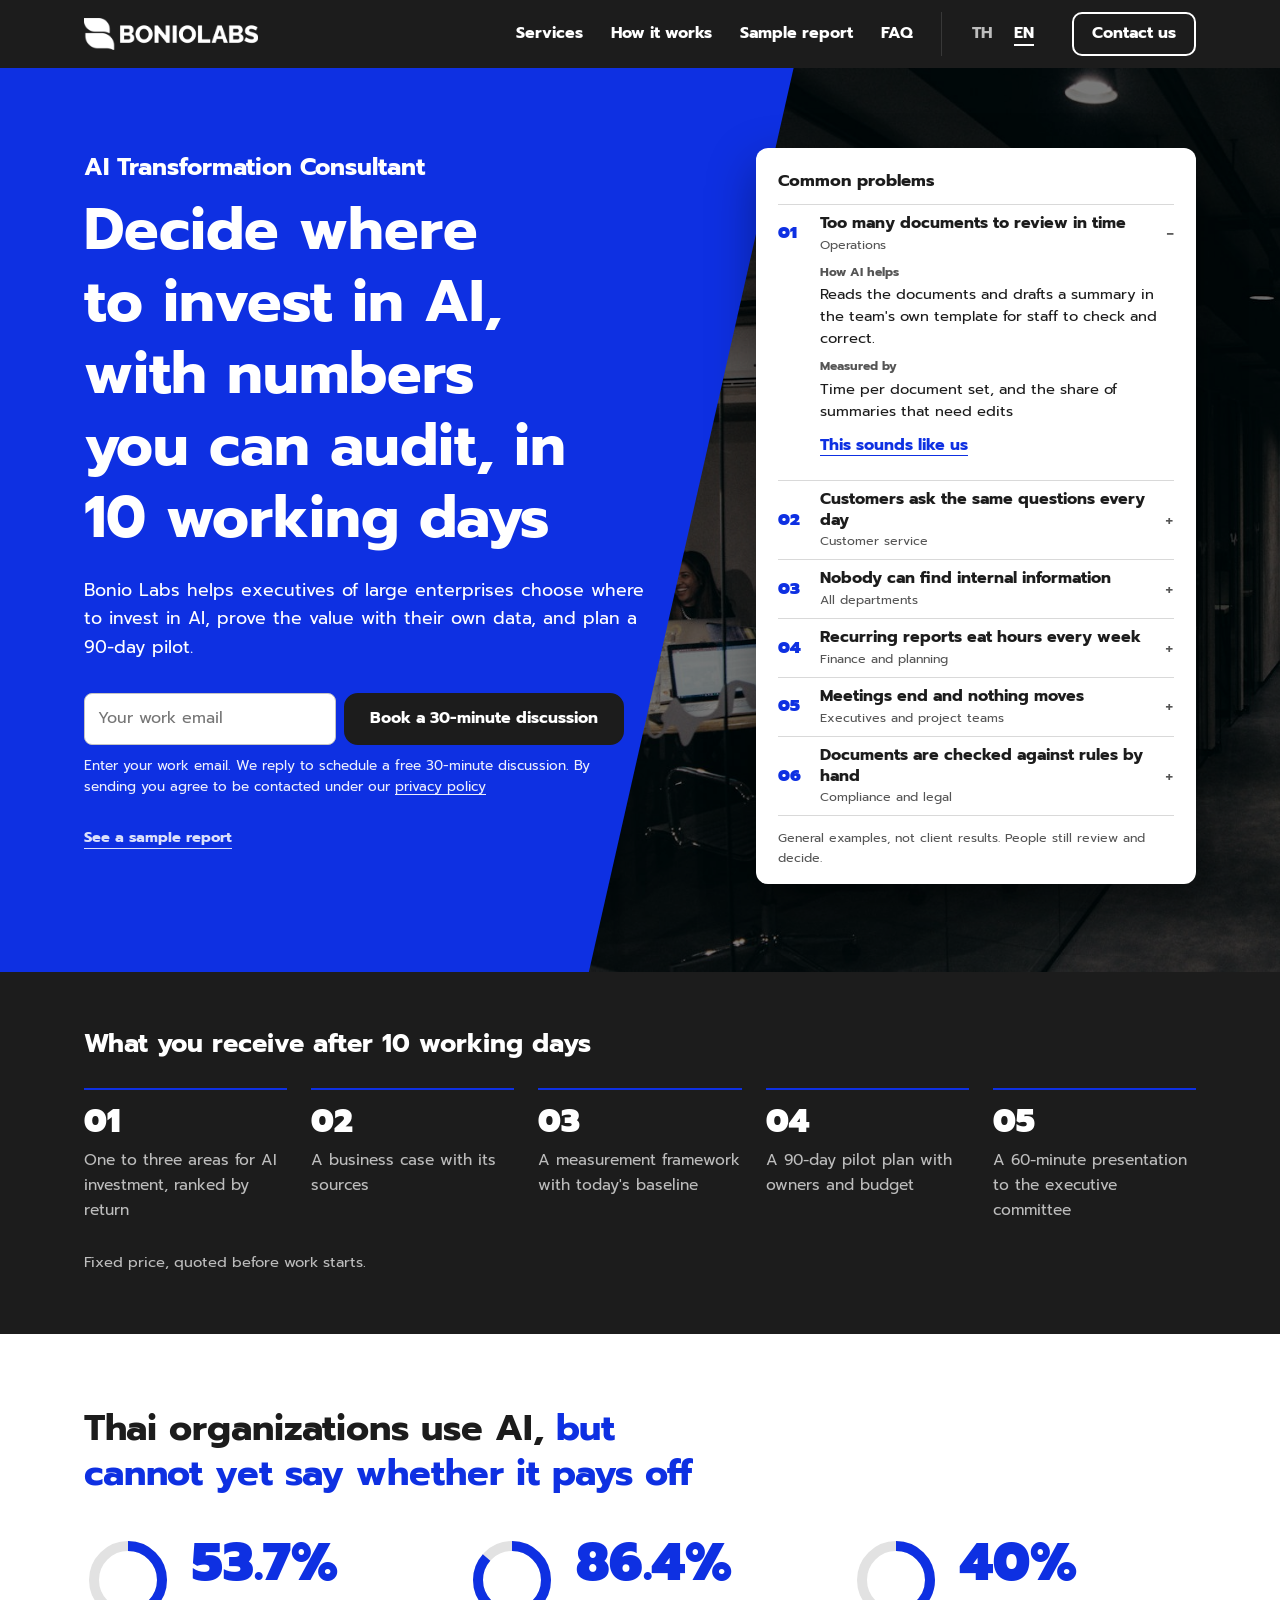
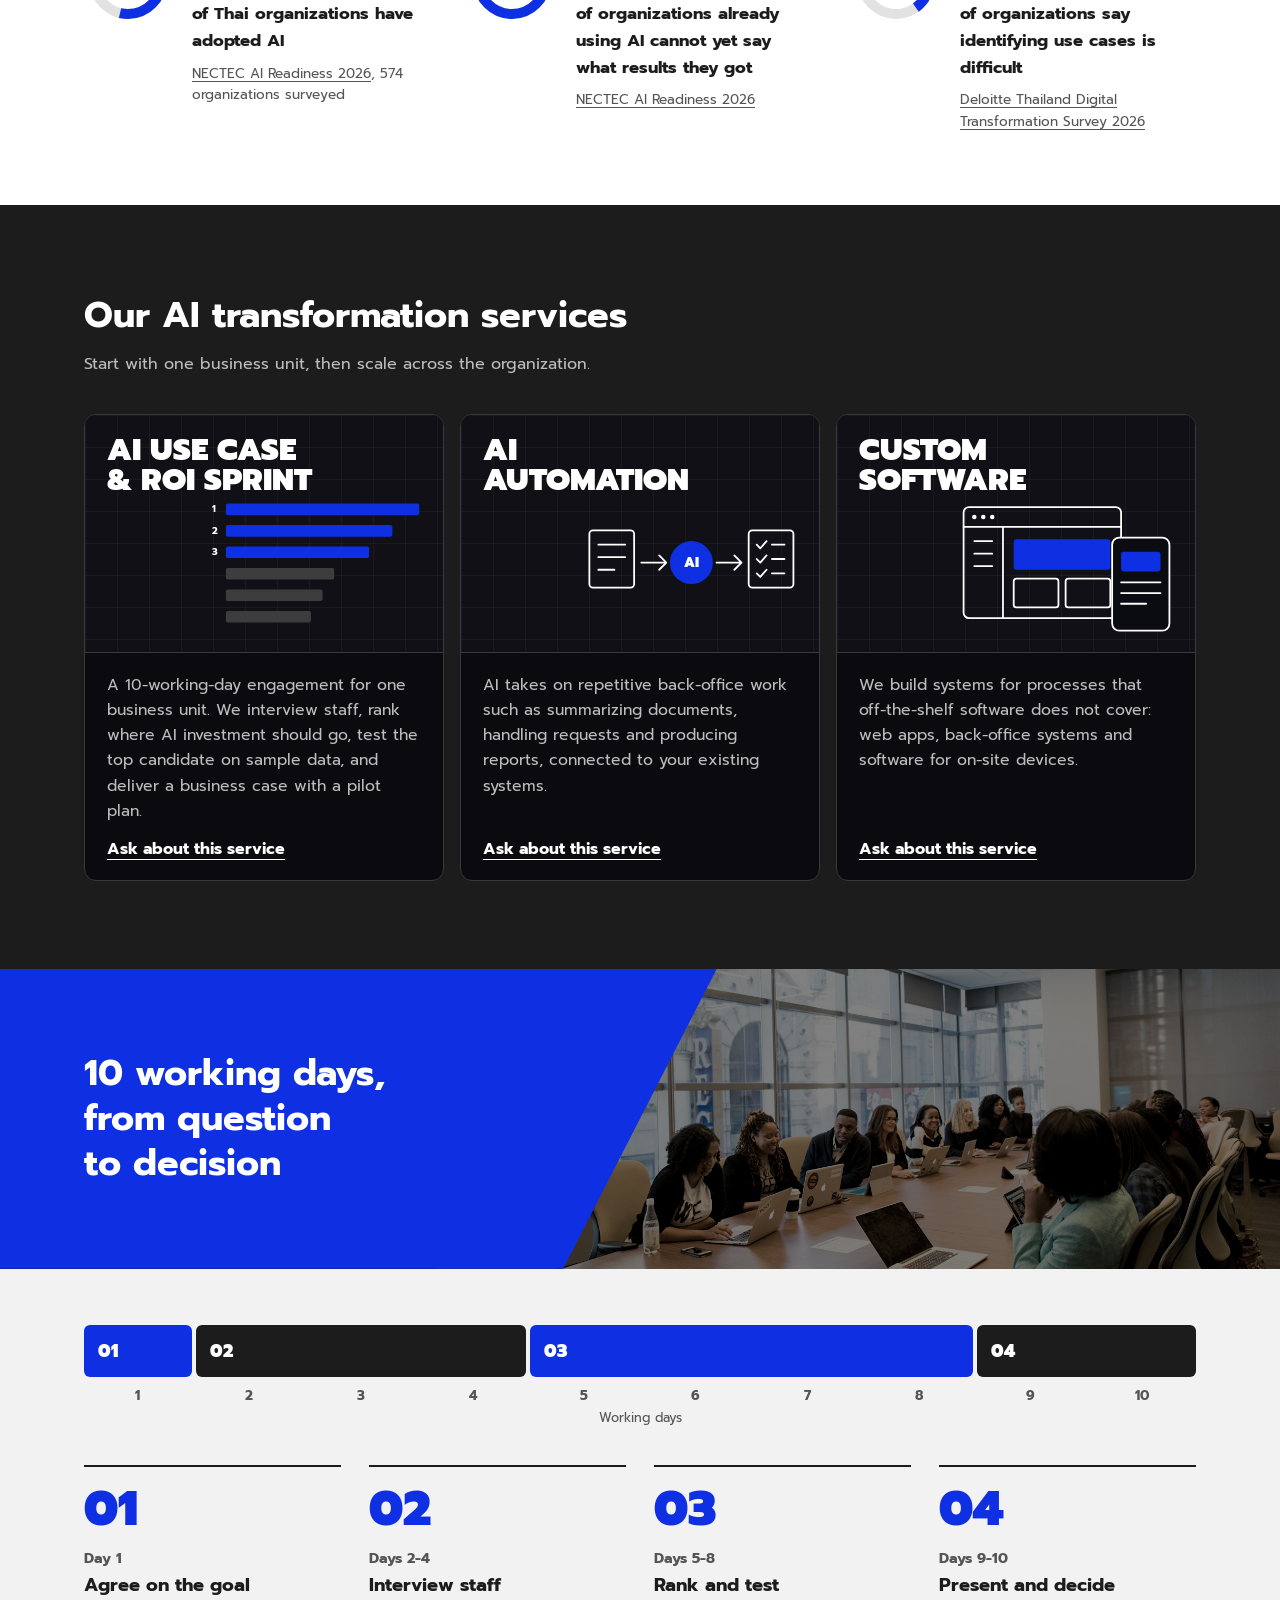
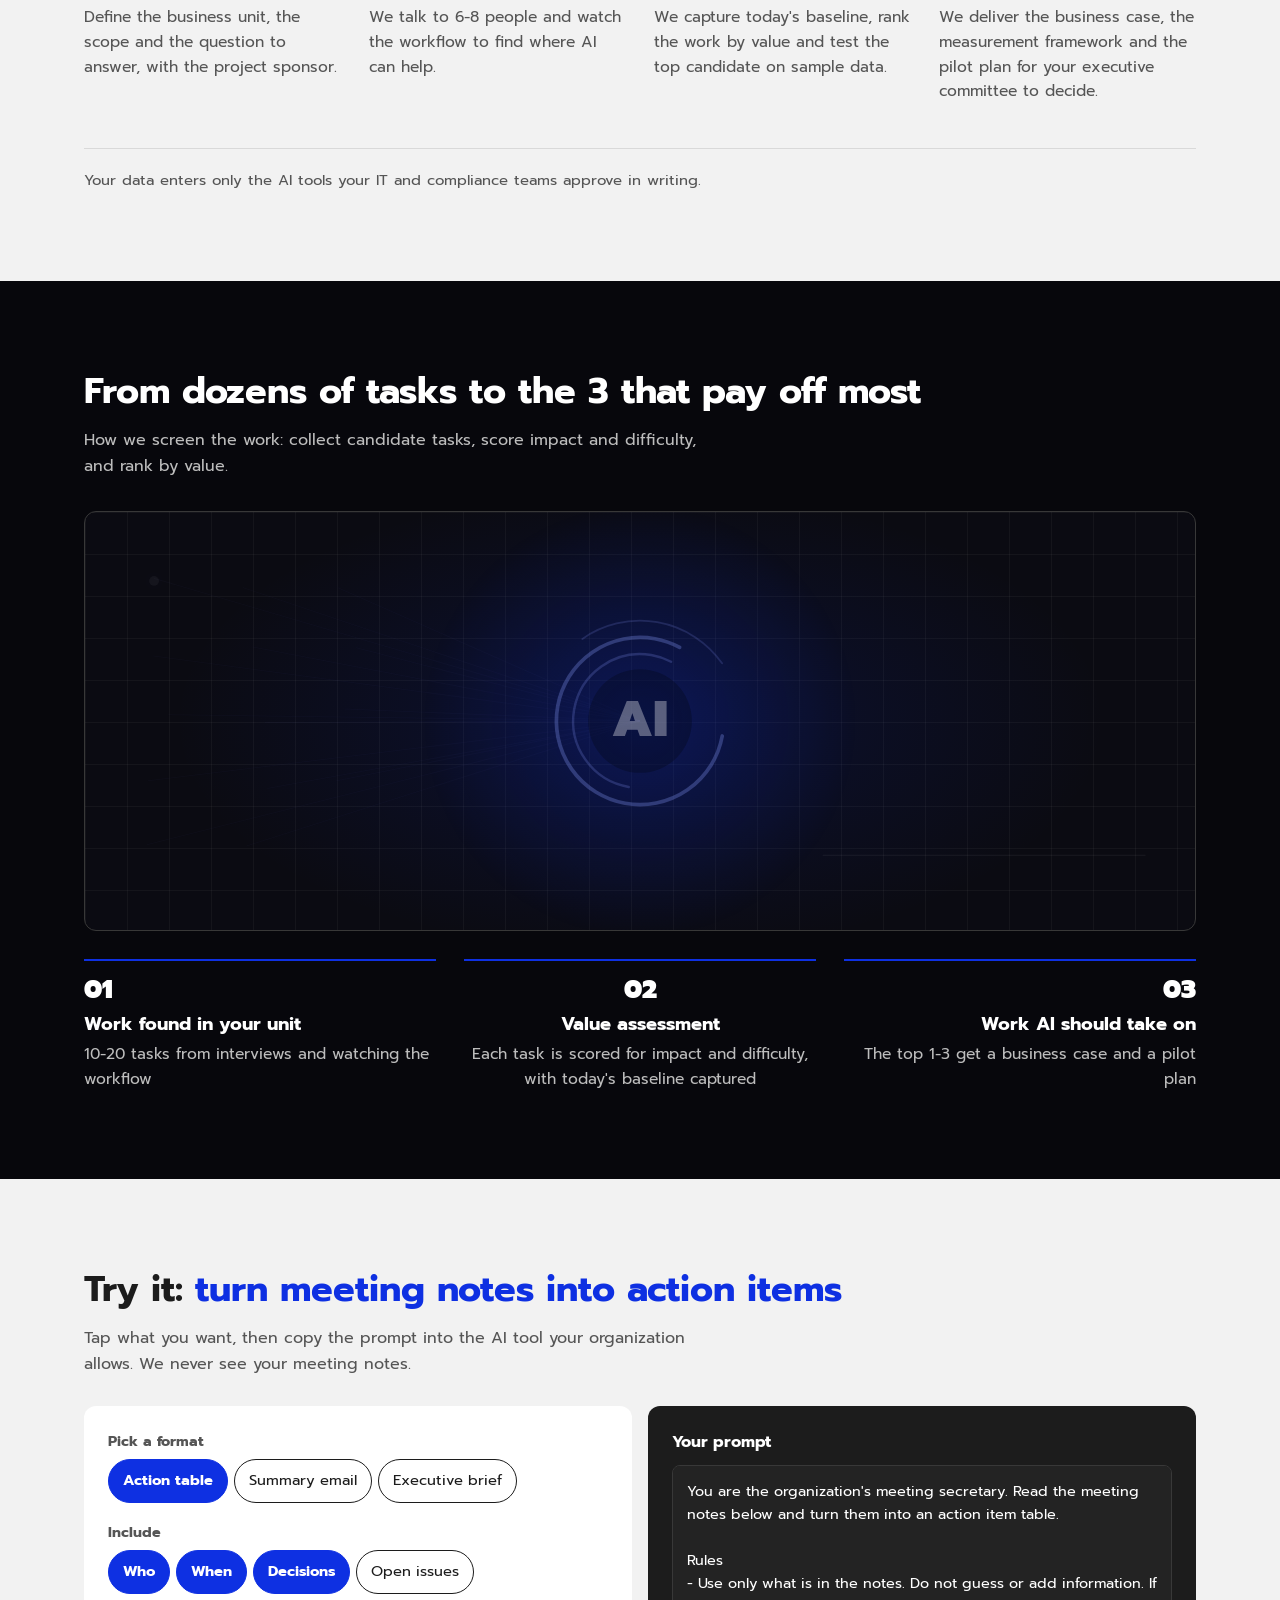
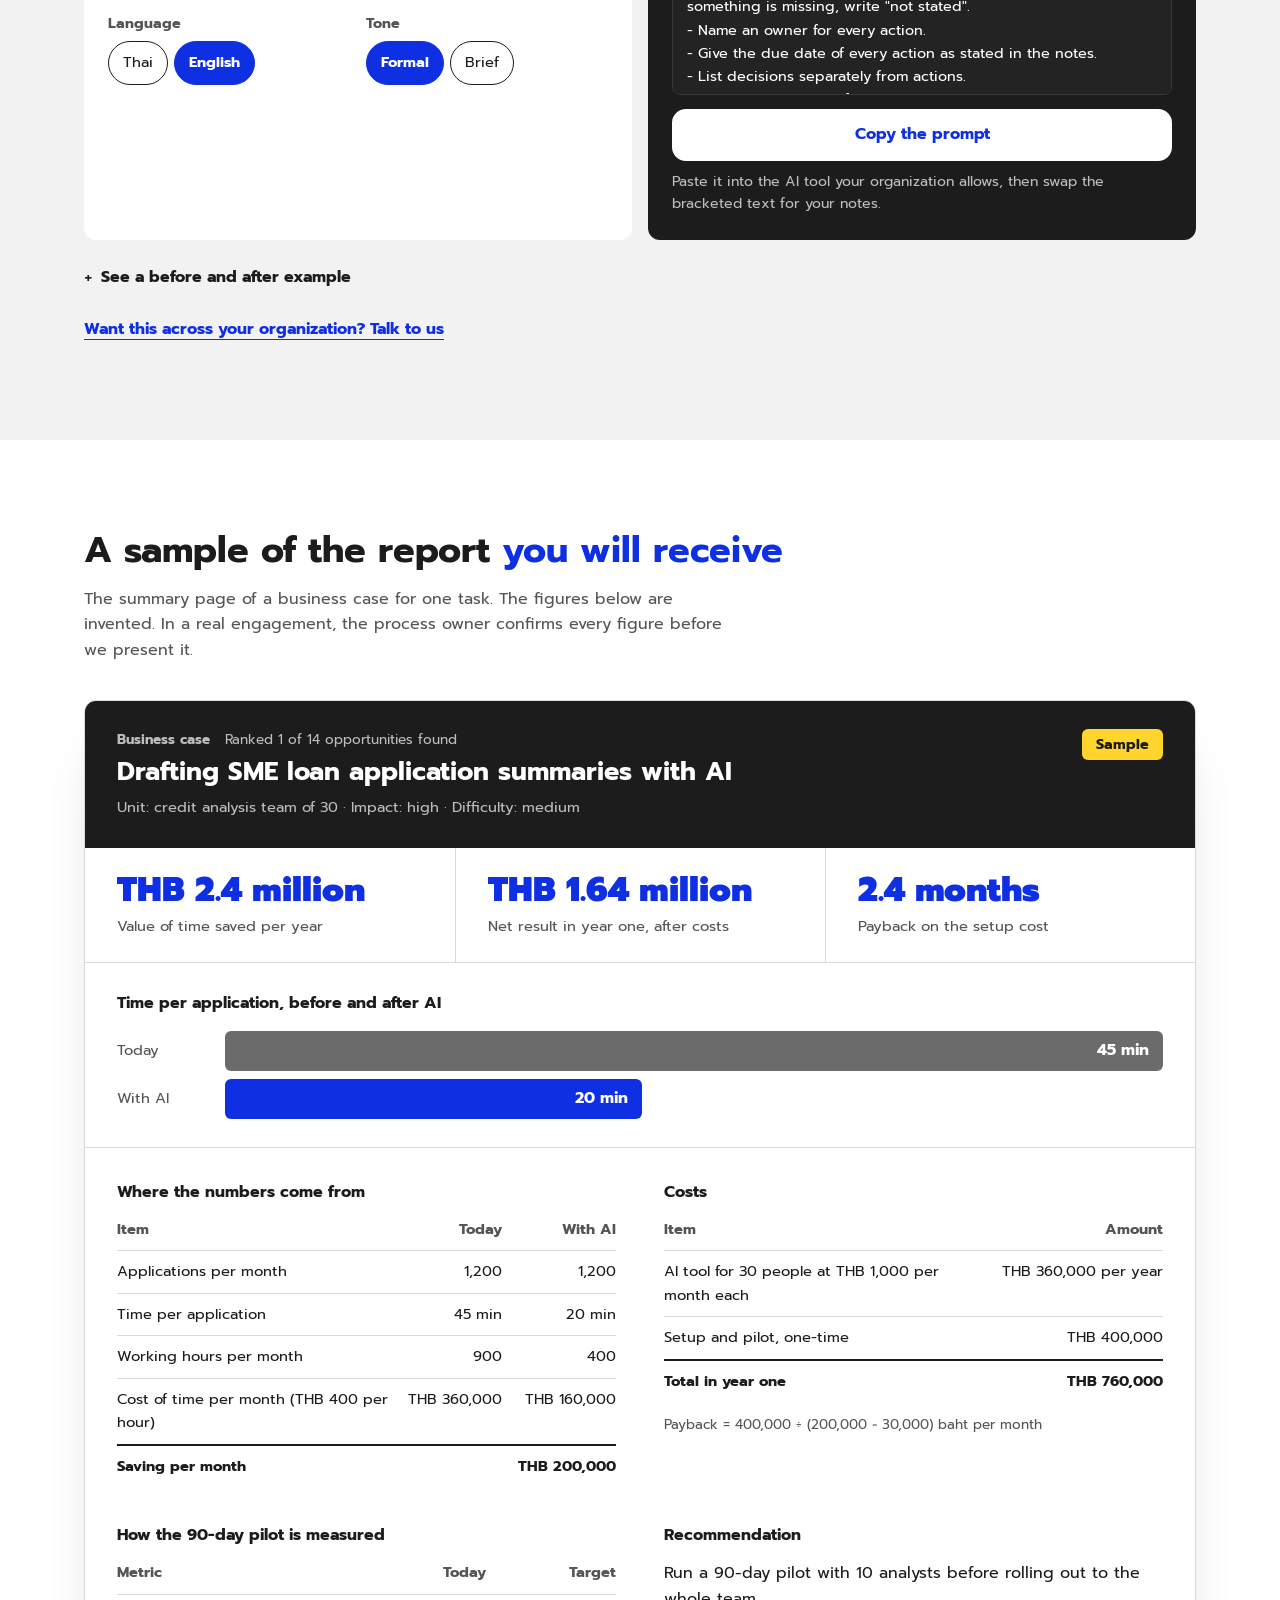
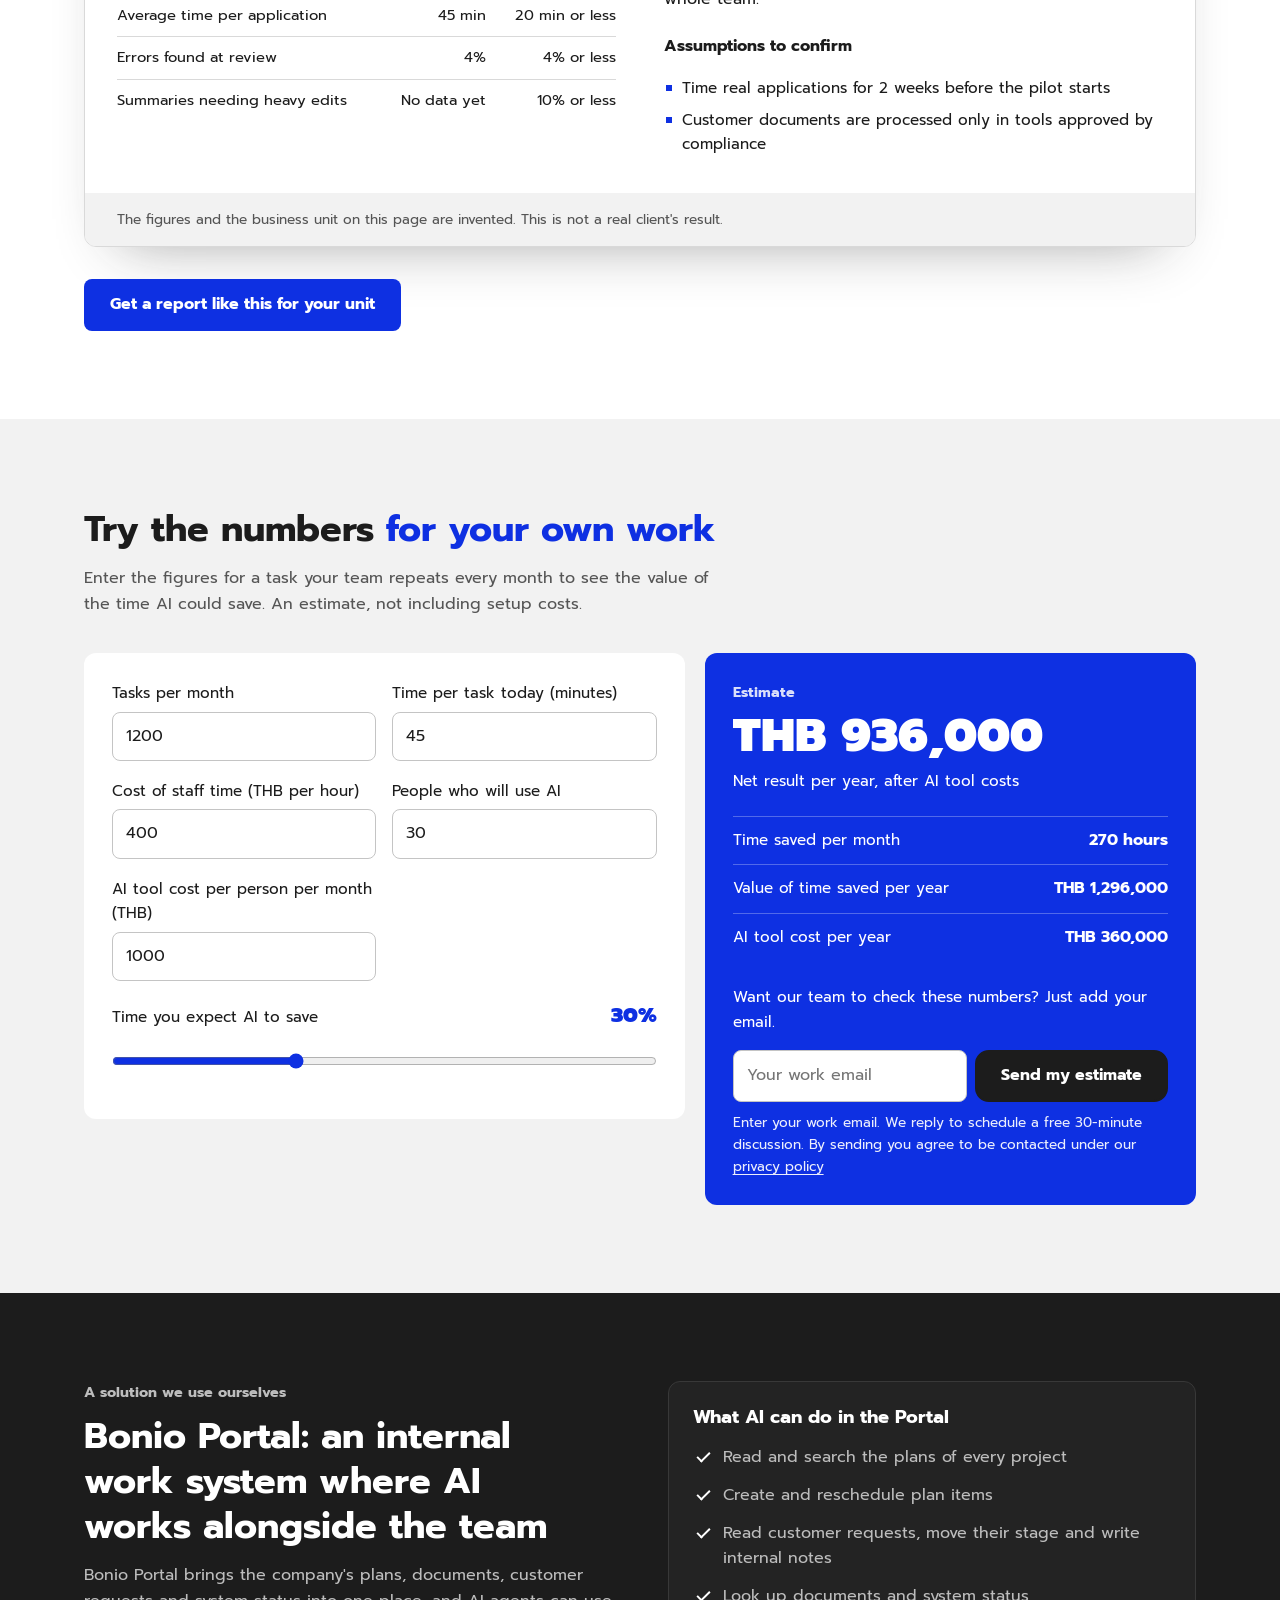
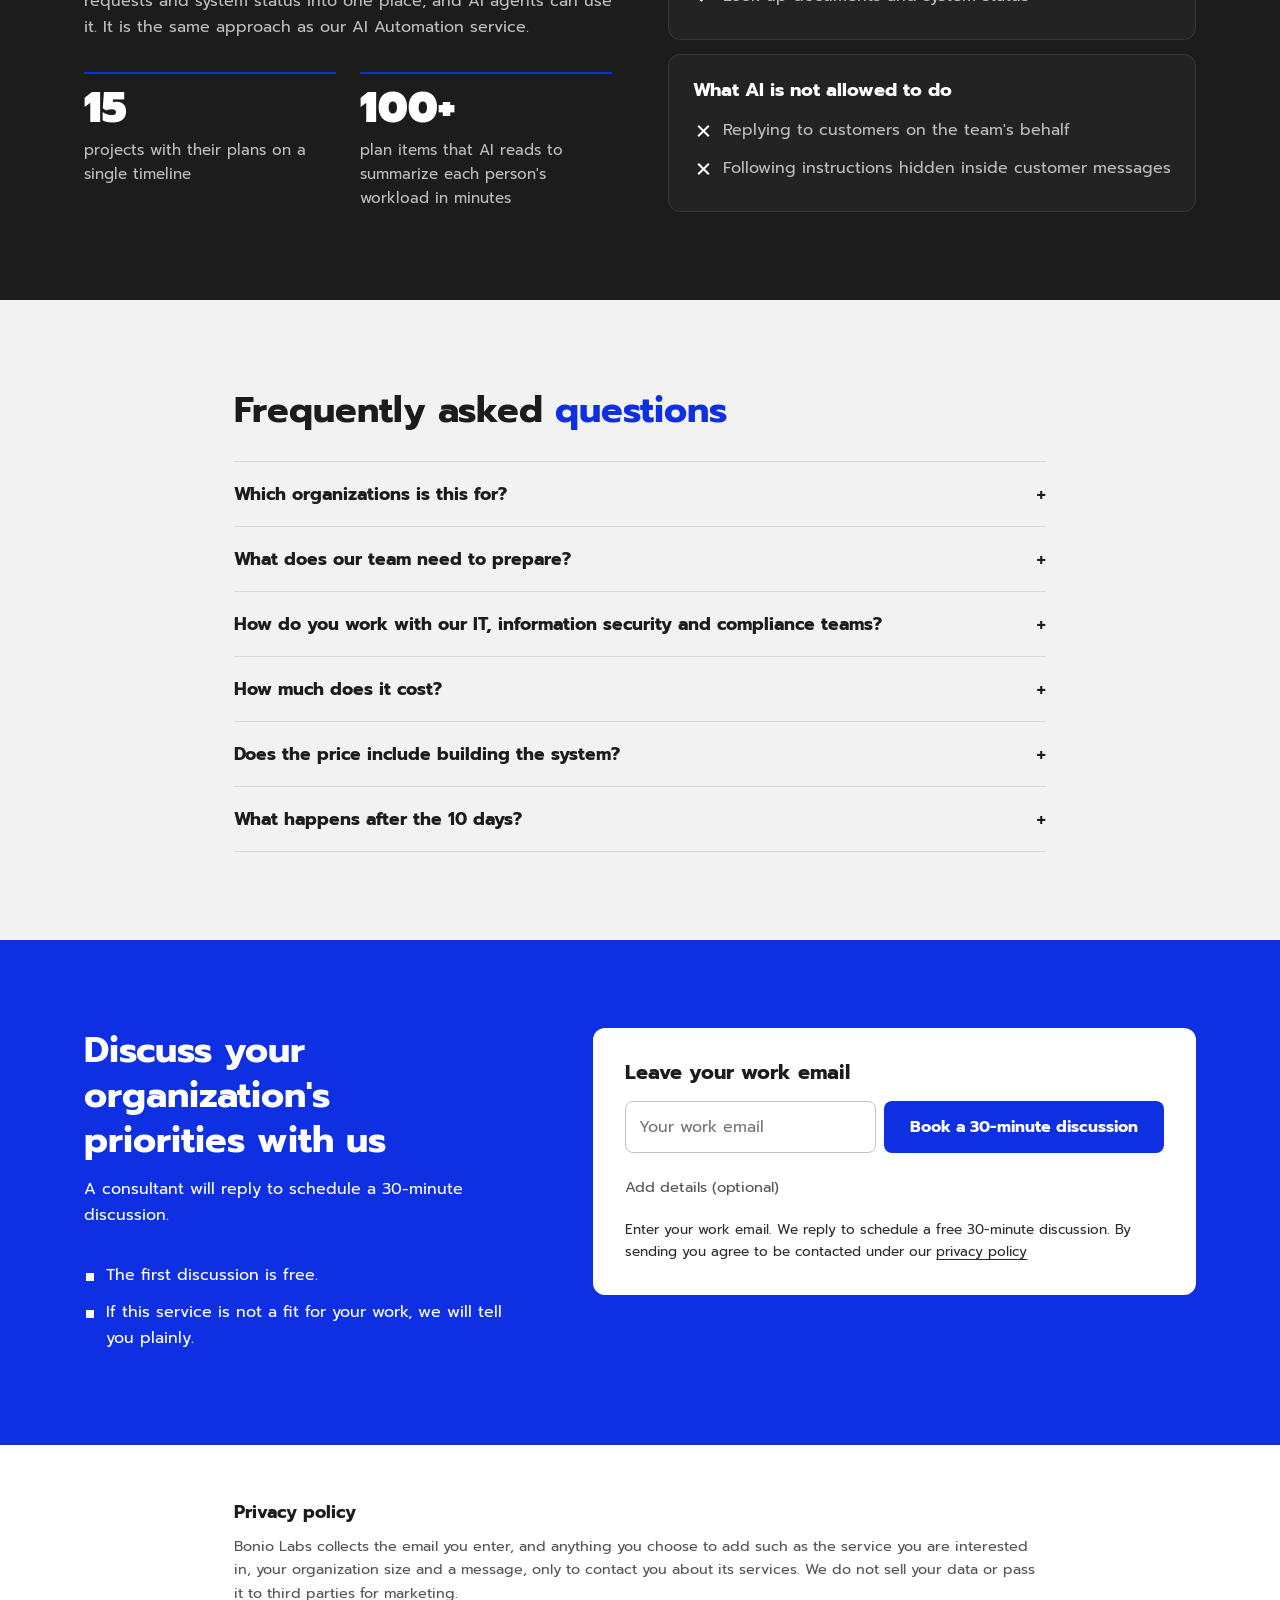
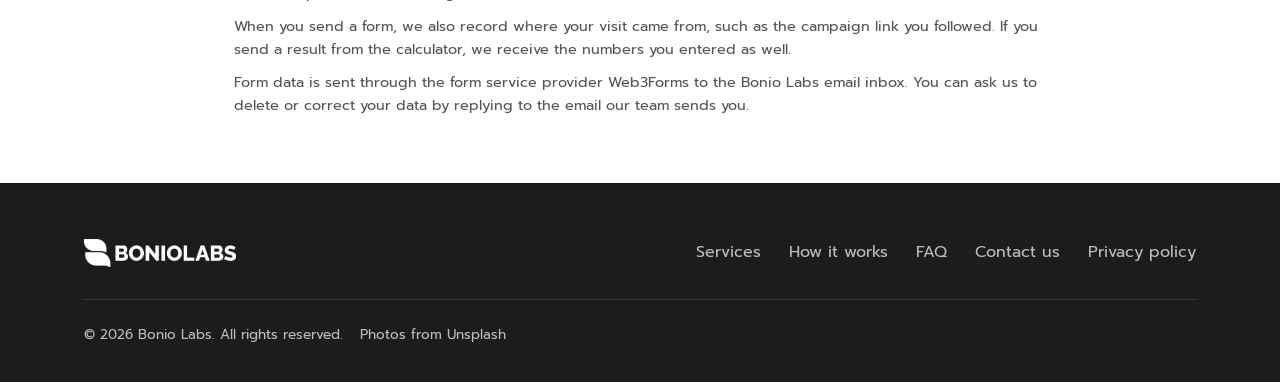
==== commit d1502ef1: "Shorten the hero solution card title Co-Authored-By: Claude Fable 5.2 <noreply@anthropic.com>" ====
--- a/en/index.html
+++ b/en/index.html
@@ -152,7 +152,7 @@
         </div>
       <div class="hero-visual" id="solutions">
         <div class="sol-card light">
-          <p class="sol-card-title">Problems large enterprises run into often</p>
+          <p class="sol-card-title">Common problems</p>
           <div class="sol-list">
             <details class="sol" name="sol" open>
               <summary><span class="sol-num" aria-hidden="true">01</span><span class="sol-head"><span class="sol-title">Too many documents to review in time</span><span class="sol-dept">Operations</span></span></summary>
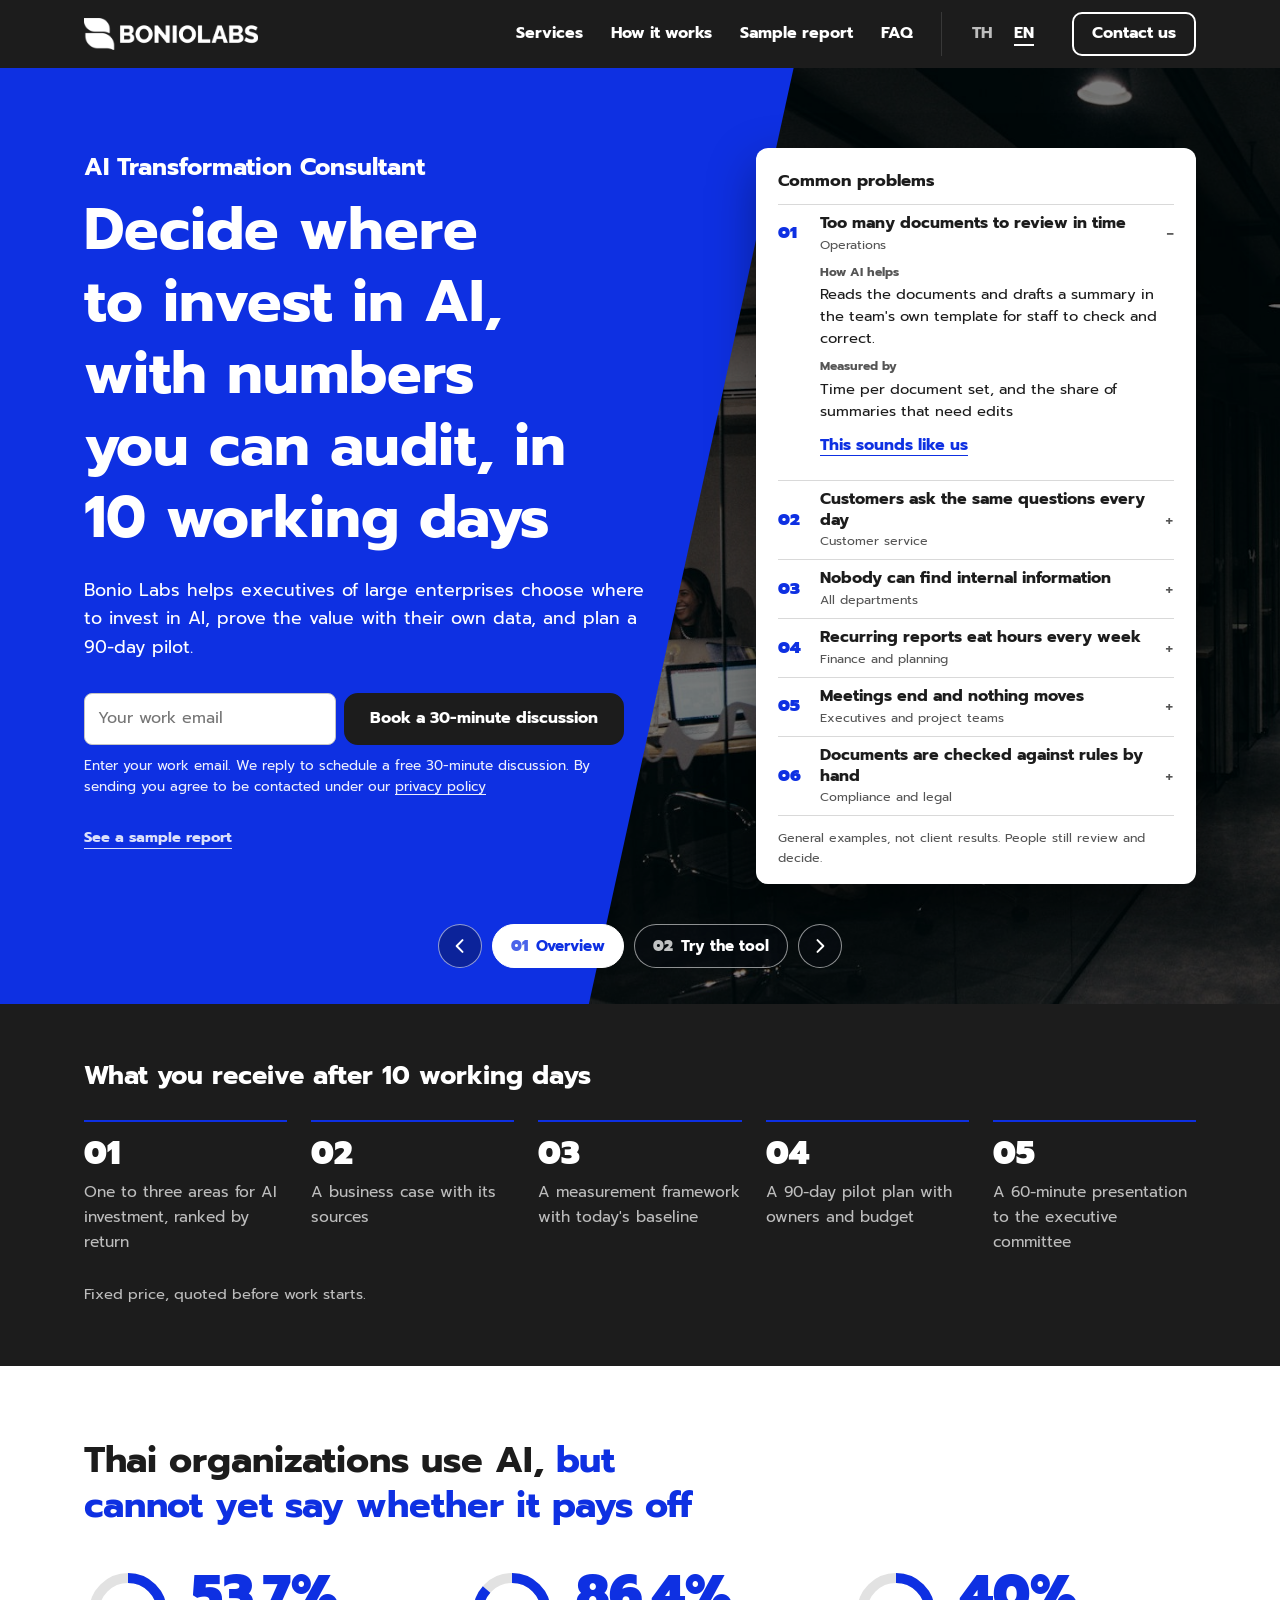
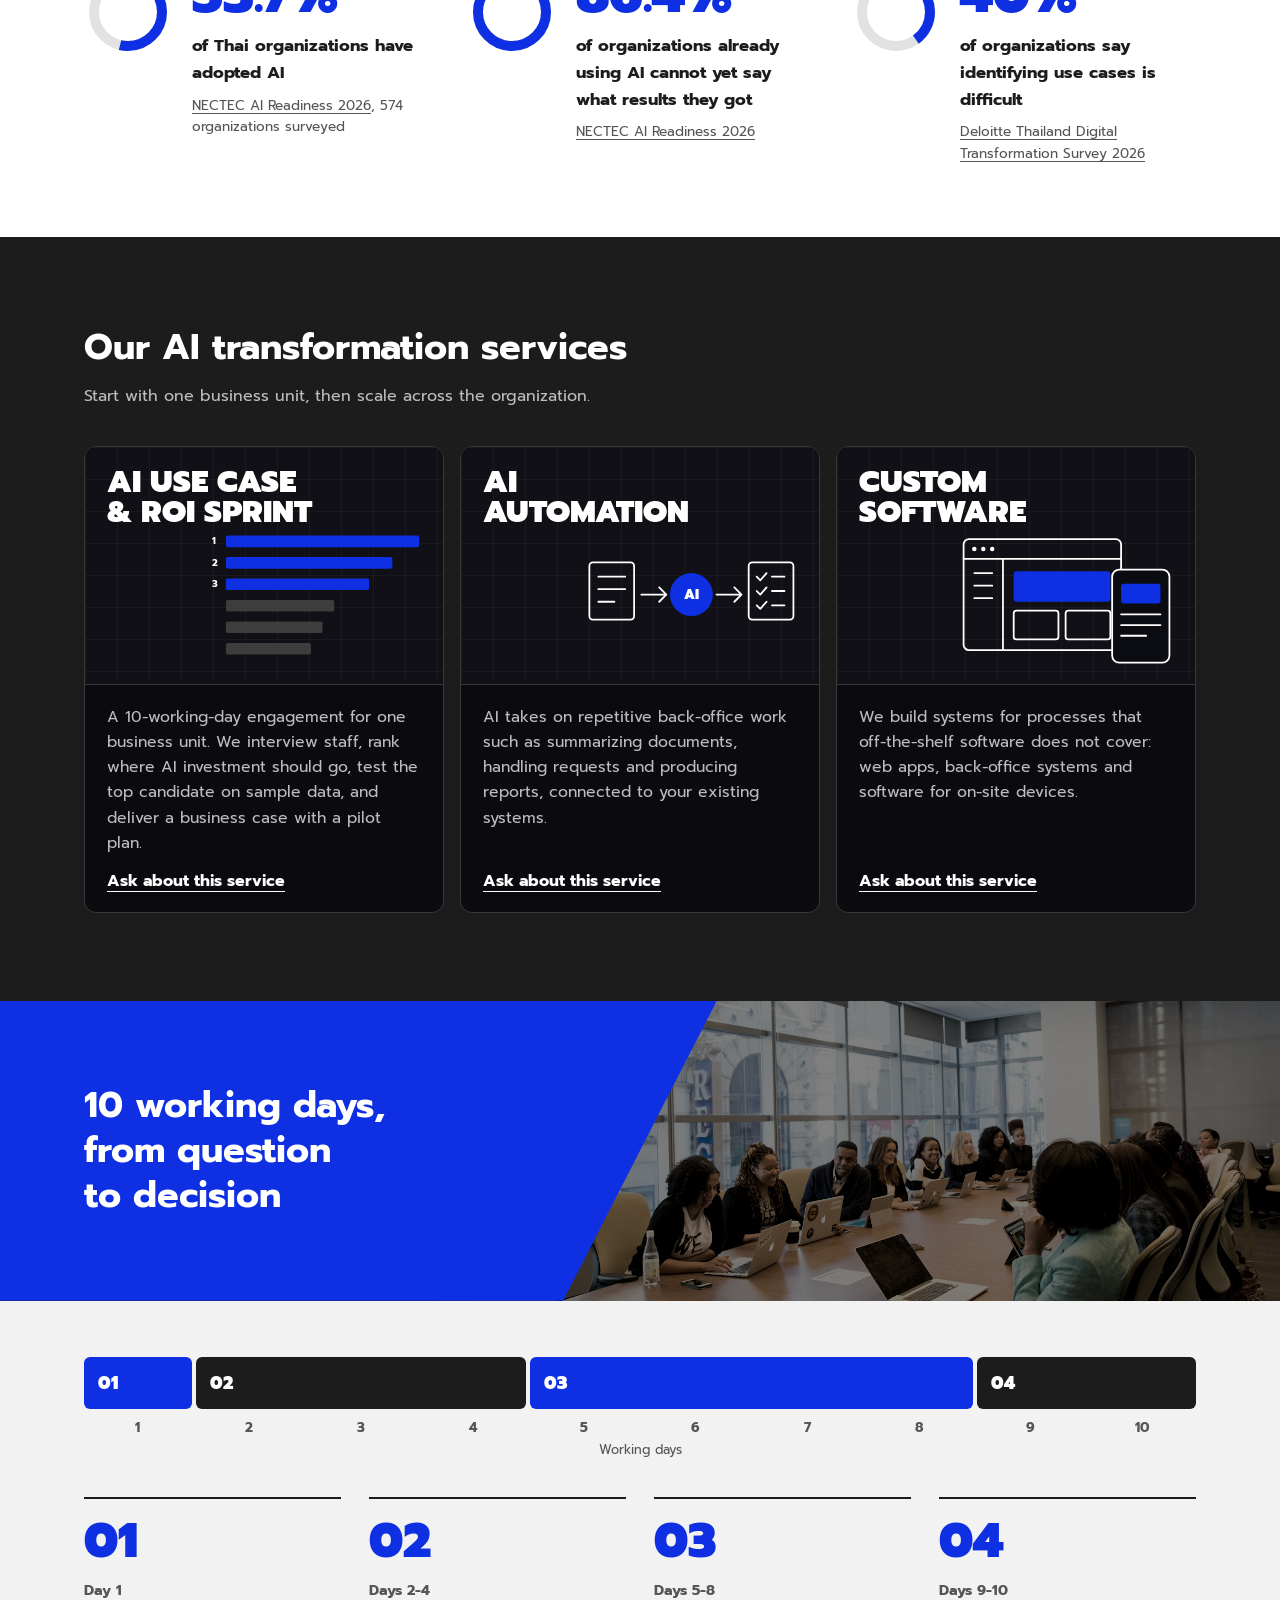
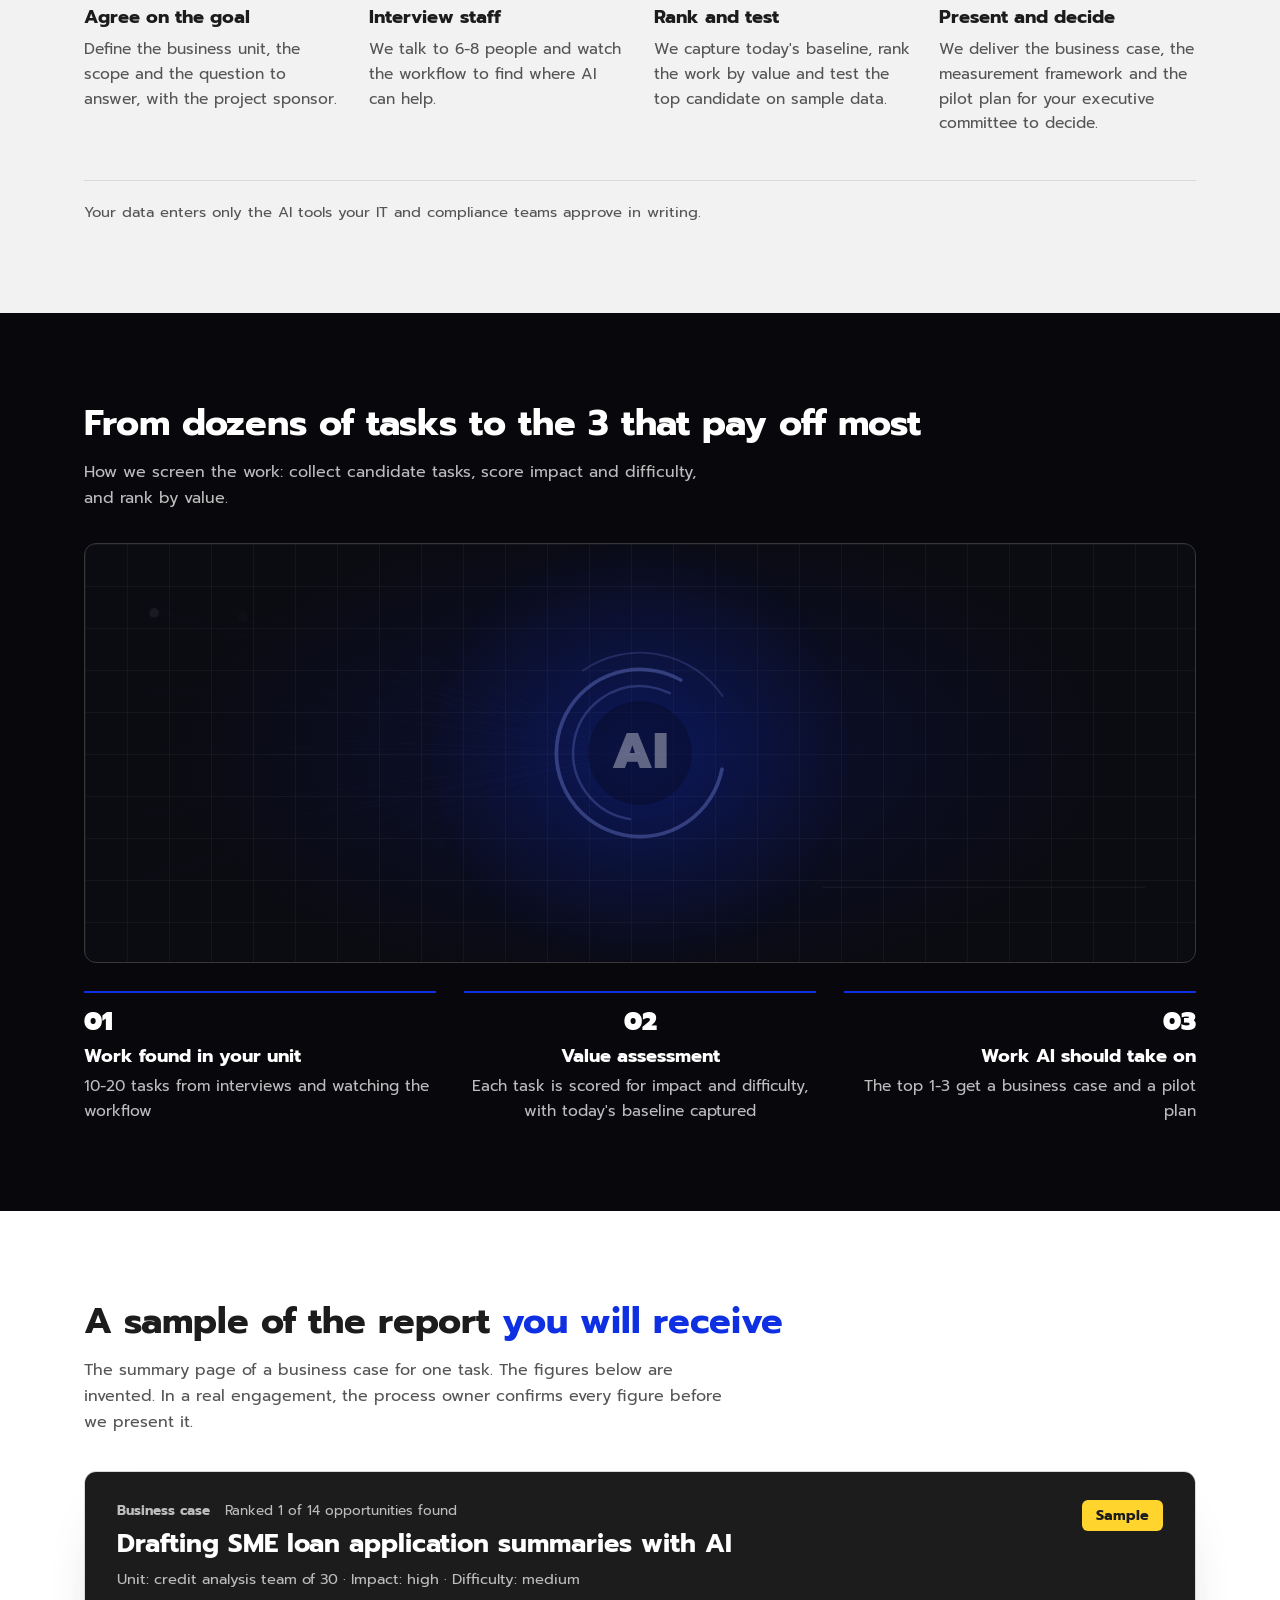
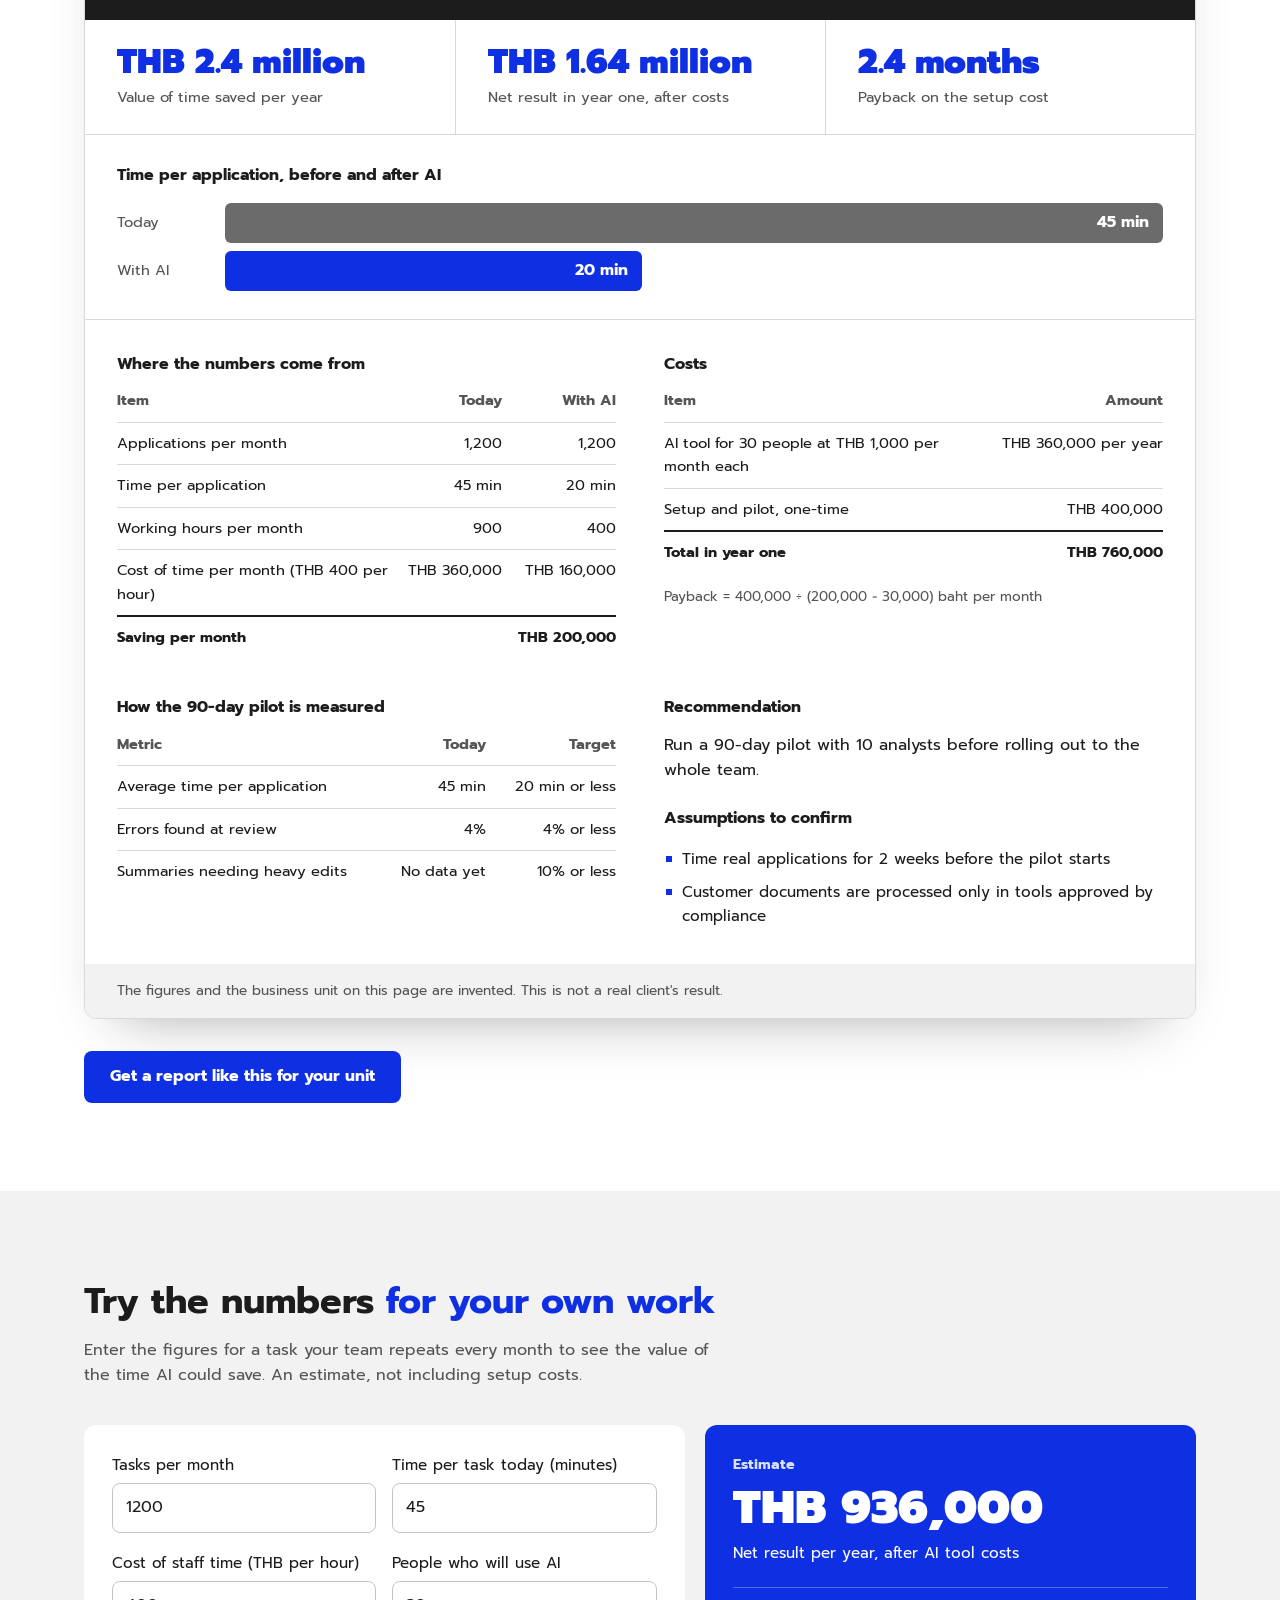
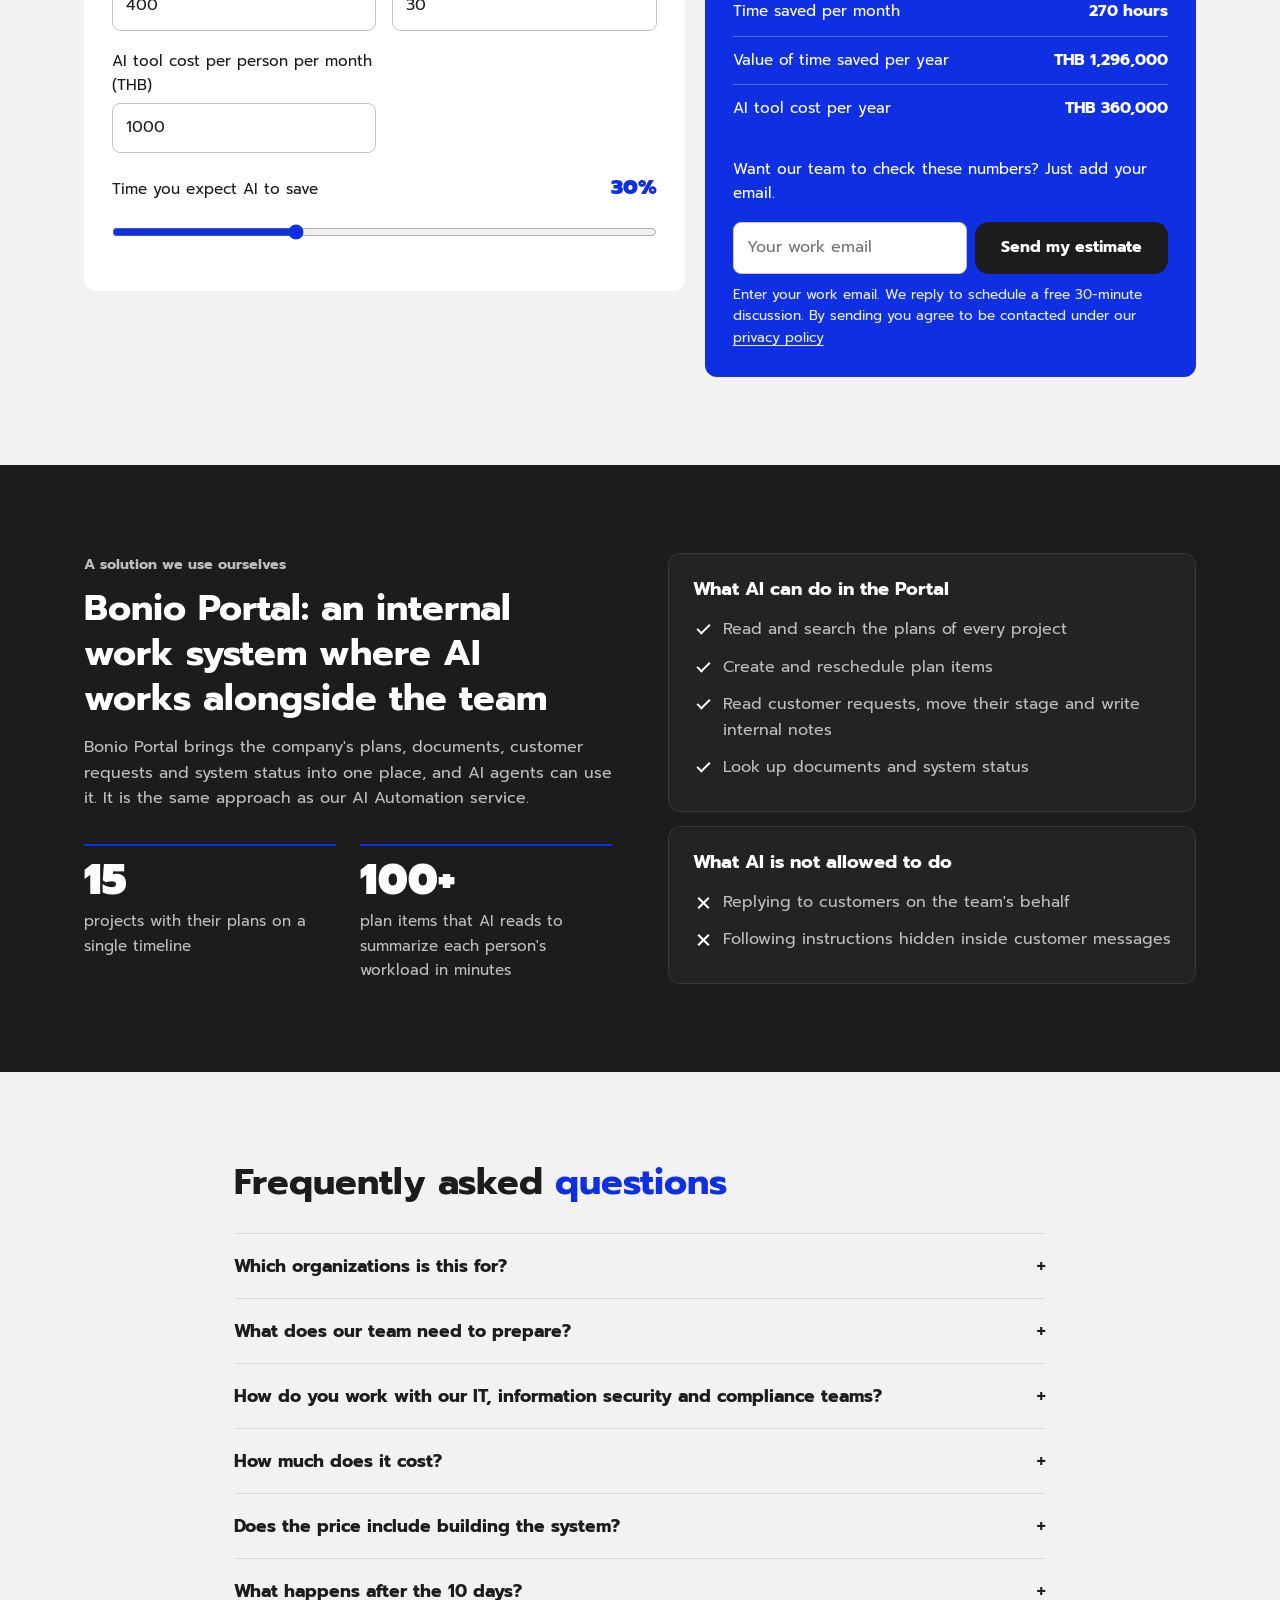
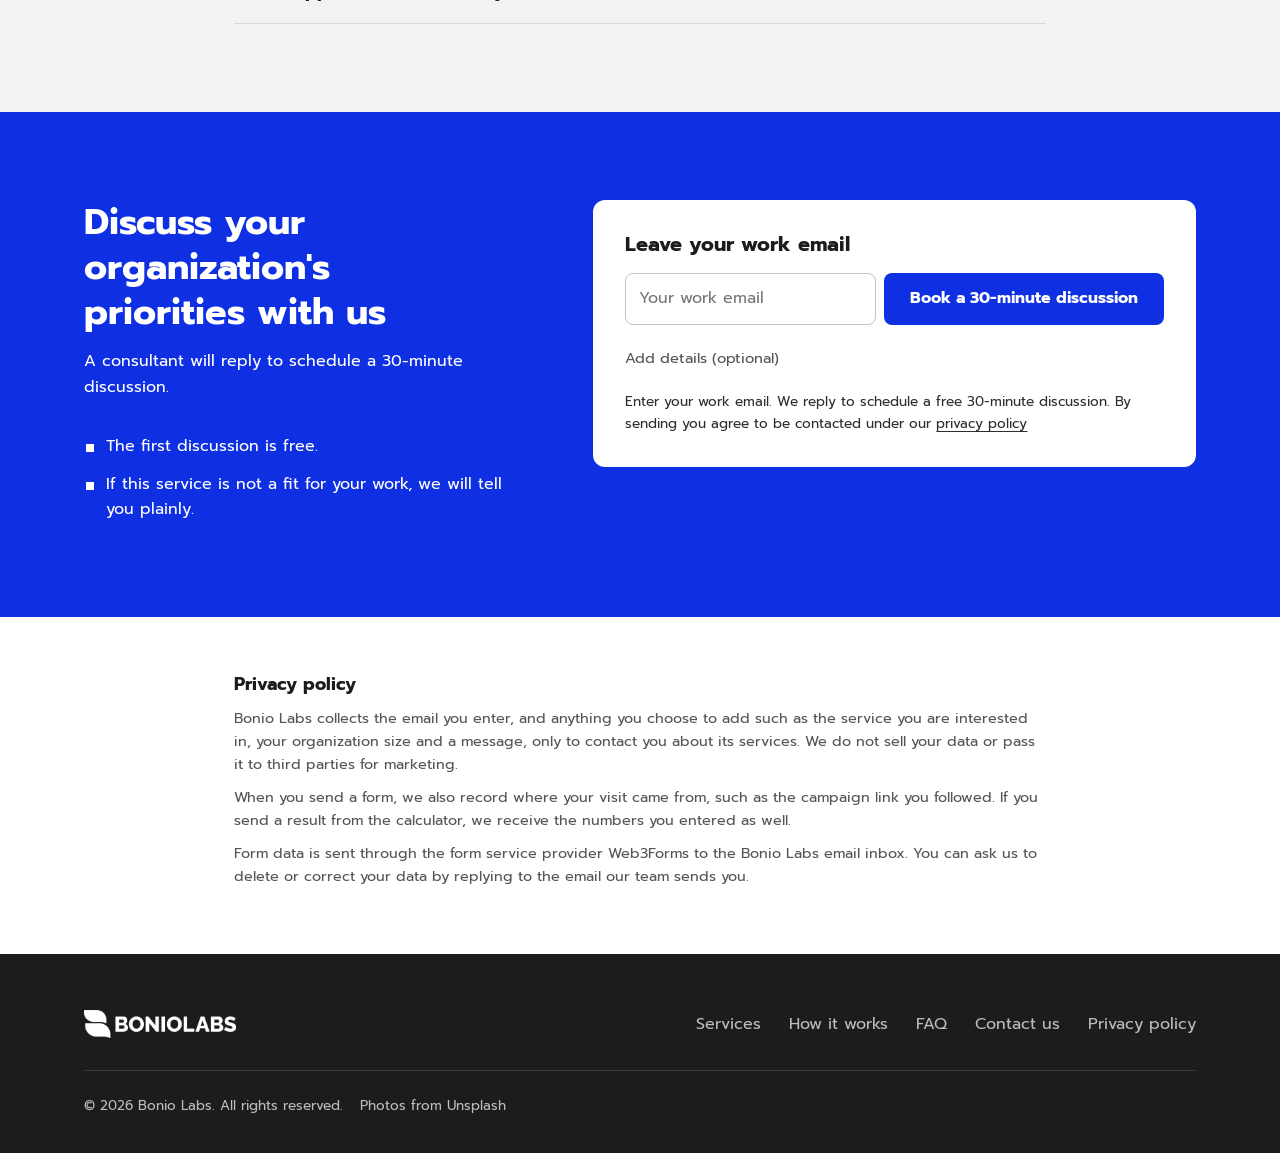
==== commit 987c9ac9: "Move the prompt tool into the hero as a second slide Co-Authored-By: Claude Fable 5.2 <noreply@anthr" ====
--- a/en/index.html
+++ b/en/index.html
@@ -28,7 +28,7 @@
   <link rel="preconnect" href="https://fonts.googleapis.com">
   <link rel="preconnect" href="https://fonts.gstatic.com" crossorigin>
   <link href="https://fonts.googleapis.com/css2?family=Prompt:wght@400;700;900&display=swap" rel="stylesheet">
-  <link rel="stylesheet" href="../styles.css?v=20">
+  <link rel="stylesheet" href="../styles.css?v=21">
   <script type="application/ld+json">
   {
     "@context": "https://schema.org",
@@ -129,77 +129,174 @@
   </header>
 
   <main id="top">
-    <section class="hero">
+    <section class="hero" data-slides>
       <img class="hero-photo" src="../assets/photo-glass-room.jpg" alt="" width="1600" height="1067" fetchpriority="high">
-      <div class="wrap hero-grid">
-        <div class="hero-copy">
-          <p class="hero-kicker">AI Transformation Consultant</p>
-          <h1>Decide where to invest in AI, with numbers you can audit, in 10 working days</h1>
-          <p class="lead">Bonio Labs helps executives of large enterprises choose where to invest in AI, prove the value with their own data, and plan a 90-day pilot.</p>
-          <div class="hero-actions">
-            <form class="quick-lead" data-source="hero" novalidate>
-              <label class="sr-only" for="q-email-hero">Work email</label>
-              <div class="quick-row">
-                <input id="q-email-hero" name="email" type="email" autocomplete="email" inputmode="email" placeholder="Your work email" required>
-                <button class="btn btn-dark" type="submit">Book a 30-minute discussion</button>
+      <div class="hero-slides" role="group" aria-roledescription="carousel" aria-label="Intro slides">
+        <div class="hero-slide" role="group" aria-roledescription="slide" aria-label="1 / 2: Overview">
+          <div class="wrap hero-grid">
+            <div class="hero-copy">
+              <p class="hero-kicker">AI Transformation Consultant</p>
+              <h1>Decide where to invest in AI, with numbers you can audit, in 10 working days</h1>
+              <p class="lead">Bonio Labs helps executives of large enterprises choose where to invest in AI, prove the value with their own data, and plan a 90-day pilot.</p>
+              <div class="hero-actions">
+                <form class="quick-lead" data-source="hero" novalidate>
+                  <label class="sr-only" for="q-email-hero">Work email</label>
+                  <div class="quick-row">
+                    <input id="q-email-hero" name="email" type="email" autocomplete="email" inputmode="email" placeholder="Your work email" required>
+                    <button class="btn btn-dark" type="submit">Book a 30-minute discussion</button>
+                  </div>
+                  <input class="quick-hp" name="botcheck" type="checkbox" tabindex="-1" autocomplete="off" aria-hidden="true">
+                  <p class="quick-error" role="alert" hidden></p>
+                  <p class="quick-note">Enter your work email. We reply to schedule a free 30-minute discussion. By sending you agree to be contacted under our <a href="#privacy">privacy policy</a></p>
+                </form>
               </div>
-              <input class="quick-hp" name="botcheck" type="checkbox" tabindex="-1" autocomplete="off" aria-hidden="true">
-              <p class="quick-error" role="alert" hidden></p>
-              <p class="quick-note">Enter your work email. We reply to schedule a free 30-minute discussion. By sending you agree to be contacted under our <a href="#privacy">privacy policy</a></p>
-            </form>
-          </div>
-          <p class="hero-note"><a class="hero-link" href="#sample">See a sample report</a></p>
-        </div>
-      <div class="hero-visual" id="solutions">
-        <div class="sol-card light">
-          <p class="sol-card-title">Common problems</p>
-          <div class="sol-list">
-            <details class="sol" name="sol" open>
-              <summary><span class="sol-num" aria-hidden="true">01</span><span class="sol-head"><span class="sol-title">Too many documents to review in time</span><span class="sol-dept">Operations</span></span></summary>
-              <div class="sol-body">
-                <dl><div><dt>How AI helps</dt><dd>Reads the documents and drafts a summary in the team's own template for staff to check and correct.</dd></div><div><dt>Measured by</dt><dd>Time per document set, and the share of summaries that need edits</dd></div></dl>
-                <a class="sol-link" href="#contact" data-topic="Too many documents to review in time">This sounds like us</a>
+              <p class="hero-note"><a class="hero-link" href="#sample">See a sample report</a></p>
+            </div>
+          <div class="hero-visual" id="solutions">
+            <div class="sol-card light">
+              <p class="sol-card-title">Common problems</p>
+              <div class="sol-list">
+                <details class="sol" name="sol" open>
+                  <summary><span class="sol-num" aria-hidden="true">01</span><span class="sol-head"><span class="sol-title">Too many documents to review in time</span><span class="sol-dept">Operations</span></span></summary>
+                  <div class="sol-body">
+                    <dl><div><dt>How AI helps</dt><dd>Reads the documents and drafts a summary in the team's own template for staff to check and correct.</dd></div><div><dt>Measured by</dt><dd>Time per document set, and the share of summaries that need edits</dd></div></dl>
+                    <a class="sol-link" href="#contact" data-topic="Too many documents to review in time">This sounds like us</a>
+                  </div>
+                </details>
+                <details class="sol" name="sol">
+                  <summary><span class="sol-num" aria-hidden="true">02</span><span class="sol-head"><span class="sol-title">Customers ask the same questions every day</span><span class="sol-dept">Customer service</span></span></summary>
+                  <div class="sol-body">
+                    <dl><div><dt>How AI helps</dt><dd>Drafts replies from the handbook and past answers for an agent to approve before sending.</dd></div><div><dt>Measured by</dt><dd>First response time, and cases closed per person</dd></div></dl>
+                    <a class="sol-link" href="#contact" data-topic="Customers ask the same questions every day">This sounds like us</a>
+                  </div>
+                </details>
+                <details class="sol" name="sol">
+                  <summary><span class="sol-num" aria-hidden="true">03</span><span class="sol-head"><span class="sol-title">Nobody can find internal information</span><span class="sol-dept">All departments</span></span></summary>
+                  <div class="sol-body">
+                    <dl><div><dt>How AI helps</dt><dd>Answers questions from internal documents with the source cited, within the asker's access rights.</dd></div><div><dt>Measured by</dt><dd>Time to find an answer, and questions escalated to experts</dd></div></dl>
+                    <a class="sol-link" href="#contact" data-topic="Nobody can find internal information">This sounds like us</a>
+                  </div>
+                </details>
+                <details class="sol" name="sol">
+                  <summary><span class="sol-num" aria-hidden="true">04</span><span class="sol-head"><span class="sol-title">Recurring reports eat hours every week</span><span class="sol-dept">Finance and planning</span></span></summary>
+                  <div class="sol-body">
+                    <dl><div><dt>How AI helps</dt><dd>Combines the data, drafts the report and flags unusual figures for the owner to check.</dd></div><div><dt>Measured by</dt><dd>Hours per reporting cycle, and errors found afterwards</dd></div></dl>
+                    <a class="sol-link" href="#contact" data-topic="Recurring reports eat hours every week">This sounds like us</a>
+                  </div>
+                </details>
+                <details class="sol" name="sol">
+                  <summary><span class="sol-num" aria-hidden="true">05</span><span class="sol-head"><span class="sol-title">Meetings end and nothing moves</span><span class="sol-dept">Executives and project teams</span></span></summary>
+                  <div class="sol-body">
+                    <dl><div><dt>How AI helps</dt><dd>Turns the meeting into tasks with owners and due dates, and records them in the work system.</dd></div><div><dt>Measured by</dt><dd>Share of meeting actions with an owner, and actions done on time</dd></div></dl>
+                    <a class="sol-link" href="#contact" data-topic="Meetings end and nothing moves">This sounds like us</a>
+                  </div>
+                </details>
+                <details class="sol" name="sol">
+                  <summary><span class="sol-num" aria-hidden="true">06</span><span class="sol-head"><span class="sol-title">Documents are checked against rules by hand</span><span class="sol-dept">Compliance and legal</span></span></summary>
+                  <div class="sol-body">
+                    <dl><div><dt>How AI helps</dt><dd>Compares the document with the requirement list and flags what needs attention for an expert to judge.</dd></div><div><dt>Measured by</dt><dd>Review time per document, and issues caught before approval</dd></div></dl>
+                    <a class="sol-link" href="#contact" data-topic="Documents are checked against rules by hand">This sounds like us</a>
+                  </div>
+                </details>
               </div>
+              <p class="sol-card-note">General examples, not client results. People still review and decide.</p>
+            </div>
+          </div>
+          </div>
+        </div>
+        <div class="hero-slide hero-tool" id="tool" role="group" aria-roledescription="slide" aria-label="2 / 2: Try the tool" hidden>
+          <div class="wrap">
+            <h2 id="tool-title">Try it: <span class="blue">turn meeting notes into action items</span></h2>
+            <p class="section-lead">Tap what you want, then copy the prompt into the AI tool your organization allows. We never see your meeting notes.</p>
+
+            <div class="tool">
+              <div class="tool-controls light">
+                  <fieldset data-key="format" data-mode="single">
+                    <legend>Pick a format</legend>
+                    <div class="chips">
+                    <button class="chip" type="button" data-value="table" aria-pressed="true">Action table</button>
+                    <button class="chip" type="button" data-value="email" aria-pressed="false">Summary email</button>
+                    <button class="chip" type="button" data-value="brief" aria-pressed="false">Executive brief</button>
+                    </div>
+                  </fieldset>
+                  <fieldset data-key="include" data-mode="multi">
+                    <legend>Include</legend>
+                    <div class="chips">
+                    <button class="chip" type="button" data-value="owner" aria-pressed="true">Who</button>
+                    <button class="chip" type="button" data-value="due" aria-pressed="true">When</button>
+                    <button class="chip" type="button" data-value="decisions" aria-pressed="true">Decisions</button>
+                    <button class="chip" type="button" data-value="open" aria-pressed="false">Open issues</button>
+                    </div>
+                  </fieldset>
+                <div class="tool-row">
+                  <fieldset data-key="language" data-mode="single">
+                    <legend>Language</legend>
+                    <div class="chips">
+                    <button class="chip" type="button" data-value="th" aria-pressed="false">Thai</button>
+                    <button class="chip" type="button" data-value="en" aria-pressed="true">English</button>
+                    </div>
+                  </fieldset>
+                  <fieldset data-key="tone" data-mode="single">
+                    <legend>Tone</legend>
+                    <div class="chips">
+                    <button class="chip" type="button" data-value="formal" aria-pressed="true">Formal</button>
+                    <button class="chip" type="button" data-value="brief" aria-pressed="false">Brief</button>
+                    </div>
+                  </fieldset>
+                </div>
+              </div>
+
+              <div class="tool-output">
+                <p class="tool-output-title">Your prompt</p>
+                <pre id="tool-prompt" tabindex="0" aria-label="Your prompt"></pre>
+                <button class="btn btn-white btn-block" type="button" id="tool-copy">Copy the prompt</button>
+                <p class="tool-status" id="tool-status" role="status"></p>
+                <p class="tool-how">Paste it into the AI tool your organization allows, then swap the bracketed text for your notes.</p>
+              </div>
+            </div>
+
+            <details class="tool-example">
+              <summary>See a before and after example</summary>
+              <div class="tool-example-grid light">
+                <div class="tool-before">
+                  <p class="tool-tag">Meeting notes</p>
+                  <pre>Project team meeting
+    - Nuch says the Q3 sales report is not finished, will send it this Friday
+    - New system tested, the login page is slow, Ton will talk to the vendor
+    - Next year's training budget not settled, waiting for figures from HR
+    - Agreed to move the go-live date to 1 Dec
+    - May will prepare the staff communication plan, due next week</pre>
+                </div>
+                <div class="tool-after">
+                  <p class="tool-tag">Result as an action table</p>
+                  <table>
+                    <thead>
+                      <tr><th scope="col">Action</th><th scope="col">Who</th><th scope="col">When</th></tr>
+                    </thead>
+                    <tbody>
+                        <tr><td>Send the Q3 sales report</td><td>Nuch</td><td>This Friday</td></tr>
+                        <tr><td>Prepare the staff communication plan</td><td>May</td><td>Next week</td></tr>
+                        <tr><td>Talk to the vendor about the slow login page</td><td>Ton</td><td>Not stated</td></tr>
+                    </tbody>
+                  </table>
+                  <dl class="tool-extra">
+                      <div><dt>Decisions</dt><dd>Go-live date moved to 1 Dec.</dd></div>
+                      <div><dt>Points to confirm with attendees</dt><dd>The due date for the vendor follow-up, and who owns next year's training budget.</dd></div>
+                  </dl>
+                </div>
+              </div>
+              <p class="tool-note">An invented example. Real output depends on the AI you use, and a person should check it before passing it on.</p>
             </details>
-            <details class="sol" name="sol">
-              <summary><span class="sol-num" aria-hidden="true">02</span><span class="sol-head"><span class="sol-title">Customers ask the same questions every day</span><span class="sol-dept">Customer service</span></span></summary>
-              <div class="sol-body">
-                <dl><div><dt>How AI helps</dt><dd>Drafts replies from the handbook and past answers for an agent to approve before sending.</dd></div><div><dt>Measured by</dt><dd>First response time, and cases closed per person</dd></div></dl>
-                <a class="sol-link" href="#contact" data-topic="Customers ask the same questions every day">This sounds like us</a>
-              </div>
-            </details>
-            <details class="sol" name="sol">
-              <summary><span class="sol-num" aria-hidden="true">03</span><span class="sol-head"><span class="sol-title">Nobody can find internal information</span><span class="sol-dept">All departments</span></span></summary>
-              <div class="sol-body">
-                <dl><div><dt>How AI helps</dt><dd>Answers questions from internal documents with the source cited, within the asker's access rights.</dd></div><div><dt>Measured by</dt><dd>Time to find an answer, and questions escalated to experts</dd></div></dl>
-                <a class="sol-link" href="#contact" data-topic="Nobody can find internal information">This sounds like us</a>
-              </div>
-            </details>
-            <details class="sol" name="sol">
-              <summary><span class="sol-num" aria-hidden="true">04</span><span class="sol-head"><span class="sol-title">Recurring reports eat hours every week</span><span class="sol-dept">Finance and planning</span></span></summary>
-              <div class="sol-body">
-                <dl><div><dt>How AI helps</dt><dd>Combines the data, drafts the report and flags unusual figures for the owner to check.</dd></div><div><dt>Measured by</dt><dd>Hours per reporting cycle, and errors found afterwards</dd></div></dl>
-                <a class="sol-link" href="#contact" data-topic="Recurring reports eat hours every week">This sounds like us</a>
-              </div>
-            </details>
-            <details class="sol" name="sol">
-              <summary><span class="sol-num" aria-hidden="true">05</span><span class="sol-head"><span class="sol-title">Meetings end and nothing moves</span><span class="sol-dept">Executives and project teams</span></span></summary>
-              <div class="sol-body">
-                <dl><div><dt>How AI helps</dt><dd>Turns the meeting into tasks with owners and due dates, and records them in the work system.</dd></div><div><dt>Measured by</dt><dd>Share of meeting actions with an owner, and actions done on time</dd></div></dl>
-                <a class="sol-link" href="#contact" data-topic="Meetings end and nothing moves">This sounds like us</a>
-              </div>
-            </details>
-            <details class="sol" name="sol">
-              <summary><span class="sol-num" aria-hidden="true">06</span><span class="sol-head"><span class="sol-title">Documents are checked against rules by hand</span><span class="sol-dept">Compliance and legal</span></span></summary>
-              <div class="sol-body">
-                <dl><div><dt>How AI helps</dt><dd>Compares the document with the requirement list and flags what needs attention for an expert to judge.</dd></div><div><dt>Measured by</dt><dd>Review time per document, and issues caught before approval</dd></div></dl>
-                <a class="sol-link" href="#contact" data-topic="Documents are checked against rules by hand">This sounds like us</a>
-              </div>
-            </details>
-          </div>
-          <p class="sol-card-note">General examples, not client results. People still review and decide.</p>
-        </div>
-      </div>
+
+            <a class="tool-cta" href="#contact" data-topic="Turn a meeting into action items">Want this across your organization? Talk to us</a>
+          </div>
+        </div>
+      </div>
+      <div class="wrap hero-nav" role="group" aria-label="Choose a slide" hidden>
+        <button class="hero-arrow" type="button" data-slide-prev aria-label="Previous slide"><svg viewBox="0 0 24 24" width="20" height="20" aria-hidden="true"><path d="M15 5l-7 7 7 7" fill="none" stroke="currentColor" stroke-width="2.4" stroke-linecap="round" stroke-linejoin="round"/></svg></button>
+        <button class="hero-tab" type="button" data-slide-to="0" aria-pressed="true"><span aria-hidden="true">01</span>Overview</button>
+        <button class="hero-tab" type="button" data-slide-to="1" aria-pressed="false"><span aria-hidden="true">02</span>Try the tool</button>
+        <button class="hero-arrow" type="button" data-slide-next aria-label="Next slide"><svg viewBox="0 0 24 24" width="20" height="20" aria-hidden="true"><path d="M9 5l7 7-7 7" fill="none" stroke="currentColor" stroke-width="2.4" stroke-linecap="round" stroke-linejoin="round"/></svg></button>
       </div>
     </section>
 
@@ -398,93 +495,6 @@
       </div>
     </section>
 
-    <section id="tool" class="section gray light" aria-labelledby="tool-title">
-      <div class="wrap">
-        <h2 id="tool-title">Try it: <span class="blue">turn meeting notes into action items</span></h2>
-        <p class="section-lead">Tap what you want, then copy the prompt into the AI tool your organization allows. We never see your meeting notes.</p>
-
-        <div class="tool">
-          <div class="tool-controls">
-              <fieldset data-key="format" data-mode="single">
-                <legend>Pick a format</legend>
-                <div class="chips">
-                <button class="chip" type="button" data-value="table" aria-pressed="true">Action table</button>
-                <button class="chip" type="button" data-value="email" aria-pressed="false">Summary email</button>
-                <button class="chip" type="button" data-value="brief" aria-pressed="false">Executive brief</button>
-                </div>
-              </fieldset>
-              <fieldset data-key="include" data-mode="multi">
-                <legend>Include</legend>
-                <div class="chips">
-                <button class="chip" type="button" data-value="owner" aria-pressed="true">Who</button>
-                <button class="chip" type="button" data-value="due" aria-pressed="true">When</button>
-                <button class="chip" type="button" data-value="decisions" aria-pressed="true">Decisions</button>
-                <button class="chip" type="button" data-value="open" aria-pressed="false">Open issues</button>
-                </div>
-              </fieldset>
-            <div class="tool-row">
-              <fieldset data-key="language" data-mode="single">
-                <legend>Language</legend>
-                <div class="chips">
-                <button class="chip" type="button" data-value="th" aria-pressed="false">Thai</button>
-                <button class="chip" type="button" data-value="en" aria-pressed="true">English</button>
-                </div>
-              </fieldset>
-              <fieldset data-key="tone" data-mode="single">
-                <legend>Tone</legend>
-                <div class="chips">
-                <button class="chip" type="button" data-value="formal" aria-pressed="true">Formal</button>
-                <button class="chip" type="button" data-value="brief" aria-pressed="false">Brief</button>
-                </div>
-              </fieldset>
-            </div>
-          </div>
-
-          <div class="tool-output">
-            <p class="tool-output-title">Your prompt</p>
-            <pre id="tool-prompt" tabindex="0" aria-label="Your prompt"></pre>
-            <button class="btn btn-white btn-block" type="button" id="tool-copy">Copy the prompt</button>
-            <p class="tool-status" id="tool-status" role="status"></p>
-            <p class="tool-how">Paste it into the AI tool your organization allows, then swap the bracketed text for your notes.</p>
-          </div>
-        </div>
-
-        <details class="tool-example">
-          <summary>See a before and after example</summary>
-          <div class="tool-example-grid">
-            <div class="tool-before">
-              <p class="tool-tag">Meeting notes</p>
-              <pre>Project team meeting
-- Nuch says the Q3 sales report is not finished, will send it this Friday
-- New system tested, the login page is slow, Ton will talk to the vendor
-- Next year's training budget not settled, waiting for figures from HR
-- Agreed to move the go-live date to 1 Dec
-- May will prepare the staff communication plan, due next week</pre>
-            </div>
-            <div class="tool-after">
-              <p class="tool-tag">Result as an action table</p>
-              <table>
-                <thead>
-                  <tr><th scope="col">Action</th><th scope="col">Who</th><th scope="col">When</th></tr>
-                </thead>
-                <tbody>
-                    <tr><td>Send the Q3 sales report</td><td>Nuch</td><td>This Friday</td></tr>
-                    <tr><td>Prepare the staff communication plan</td><td>May</td><td>Next week</td></tr>
-                    <tr><td>Talk to the vendor about the slow login page</td><td>Ton</td><td>Not stated</td></tr>
-                </tbody>
-              </table>
-              <dl class="tool-extra">
-                  <div><dt>Decisions</dt><dd>Go-live date moved to 1 Dec.</dd></div>
-                  <div><dt>Points to confirm with attendees</dt><dd>The due date for the vendor follow-up, and who owns next year's training budget.</dd></div>
-              </dl>
-            </div>
-          </div>
-          <p class="tool-note">An invented example. Real output depends on the AI you use, and a person should check it before passing it on.</p>
-        </details>
-
-        <a class="tool-cta" href="#contact" data-topic="Turn a meeting into action items">Want this across your organization? Talk to us</a>
-      </div>
-    </section>
 
     <section id="sample" class="section light">
       <div class="wrap">
@@ -779,10 +789,11 @@
     </div>
   </footer>
 
-  <script src="../config.js?v=20"></script>
-  <script src="../main.js?v=20"></script>
-  <script src="../calc.js?v=20"></script>
-  <script src="../viz.js?v=20"></script>
-  <script src="../prompt-tool.js?v=20"></script>
+  <script src="../config.js?v=21"></script>
+  <script src="../main.js?v=21"></script>
+  <script src="../calc.js?v=21"></script>
+  <script src="../viz.js?v=21"></script>
+  <script src="../prompt-tool.js?v=21"></script>
+  <script src="../slides.js?v=21"></script>
 </body>
 </html>
--- a/styles.css
+++ b/styles.css
@@ -156,7 +156,7 @@
 .hero-grid {
   position: relative; z-index: 2;
   display: flex; align-items: flex-start; justify-content: space-between; gap: 48px;
-  padding-top: 80px; padding-bottom: 88px; min-height: 600px;
+  padding-top: 80px; padding-bottom: 40px; min-height: 600px;
 }
 .hero-copy { width: 52%; }
 .hero-kicker { font-size: clamp(1.1rem, 2.2vw, 1.5rem); font-weight: 700; margin-bottom: 8px; }
@@ -166,6 +166,30 @@
 .hero-link { display: inline-flex; align-items: center; min-height: 44px; color: var(--white); font-weight: 700; text-underline-offset: 6px; }
 .hero-link:hover { text-decoration-thickness: 2px; }
 .hero-note { margin-top: 10px; font-size: 0.92rem; opacity: 0.85; }
+
+/* สไลด์ใน hero: สไลด์ 1 ภาพรวม สไลด์ 2 เครื่องมือสร้างคำสั่ง AI (slides.js) */
+.hero-slides { position: relative; z-index: 2; }
+.hero.is-sliding .hero-slide { animation: hero-slide-in 0.35s ease; }
+@keyframes hero-slide-in { from { opacity: 0; transform: translateX(var(--slide-from, 28px)); } }
+.hero-tool .wrap { padding-top: 64px; padding-bottom: 40px; }
+.hero-tool h2 .blue { color: var(--white); }
+.hero-tool .section-lead, .hero-tool .tool-note { color: var(--white); opacity: 0.88; }
+.hero-tool .tool-output { border: 1px solid var(--panel-line); }
+.hero-tool .tool-controls, .hero-tool .tool-before, .hero-tool .tool-after { color: var(--ink); }
+.hero-tool .tool-before, .hero-tool .tool-after { border-color: transparent; }
+.hero-tool .tool-cta { color: var(--white); }
+.hero-nav { position: relative; z-index: 2; display: flex; align-items: center; justify-content: center; gap: 10px; padding-bottom: 36px; }
+.hero-tab, .hero-arrow {
+  display: inline-flex; align-items: center; justify-content: center; min-height: 44px;
+  font: inherit; font-weight: 700; color: var(--white); cursor: pointer;
+  background: rgba(11, 13, 20, 0.35); border: 1px solid rgba(255, 255, 255, 0.55); border-radius: 999px;
+  transition: background-color 0.15s ease, color 0.15s ease;
+}
+.hero-tab { gap: 8px; padding: 0 18px; font-size: 0.95rem; white-space: nowrap; }
+.hero-tab span { font-weight: var(--display-weight); opacity: 0.75; }
+.hero-arrow { width: 44px; padding: 0; }
+.hero-tab:hover, .hero-arrow:hover { background: rgba(255, 255, 255, 0.18); }
+.hero-tab[aria-pressed="true"] { background: var(--white); color: var(--blue); border-color: var(--white); }
 
 /* แถบหัวข้อที่มีภาพถ่ายจริงเป็นพื้นหลัง: น้ำเงินตัดเฉียงกับภาพย้อมมืด แบบเดียวกับ hero */
 .section.has-band { padding-top: 0; }
@@ -563,6 +587,7 @@
   .hero-grid { flex-direction: column; align-items: stretch; gap: 0; padding-top: 56px; padding-bottom: 56px; min-height: 0; }
   .hero-copy { width: 100%; }
   .hero-visual { width: 100%; max-width: 520px; margin: 40px auto 0; }
+  .hero-tool .wrap { padding-top: 48px; }
   .band::before { display: none; }
   .band { background: var(--blue); }
   .band-photo { top: auto; bottom: 0; left: 0; right: auto; width: 100%; height: 200px; clip-path: polygon(0 28%, 100% 0, 100% 100%, 0 100%); }
@@ -597,6 +622,9 @@
 
 @media (max-width: 600px) {
   .wrap { padding-left: 16px; padding-right: 16px; }
+  .hero-nav { gap: 8px; }
+  .hero-tab { padding: 0 14px; font-size: 0.9rem; }
+  .hero-tab span { display: none; }
   .quick-row { flex-direction: column; }
   .quick-row .btn { width: 100%; }
   .tool-controls, .tool-output, .tool-before, .tool-after { padding: 20px 16px; }
@@ -636,4 +664,6 @@
 @media (prefers-reduced-motion: reduce) {
   html { scroll-behavior: auto; }
   .btn { transition: none; }
-}
+  .hero.is-sliding .hero-slide { animation: none; }
+  .hero-tab, .hero-arrow { transition: none; }
+}
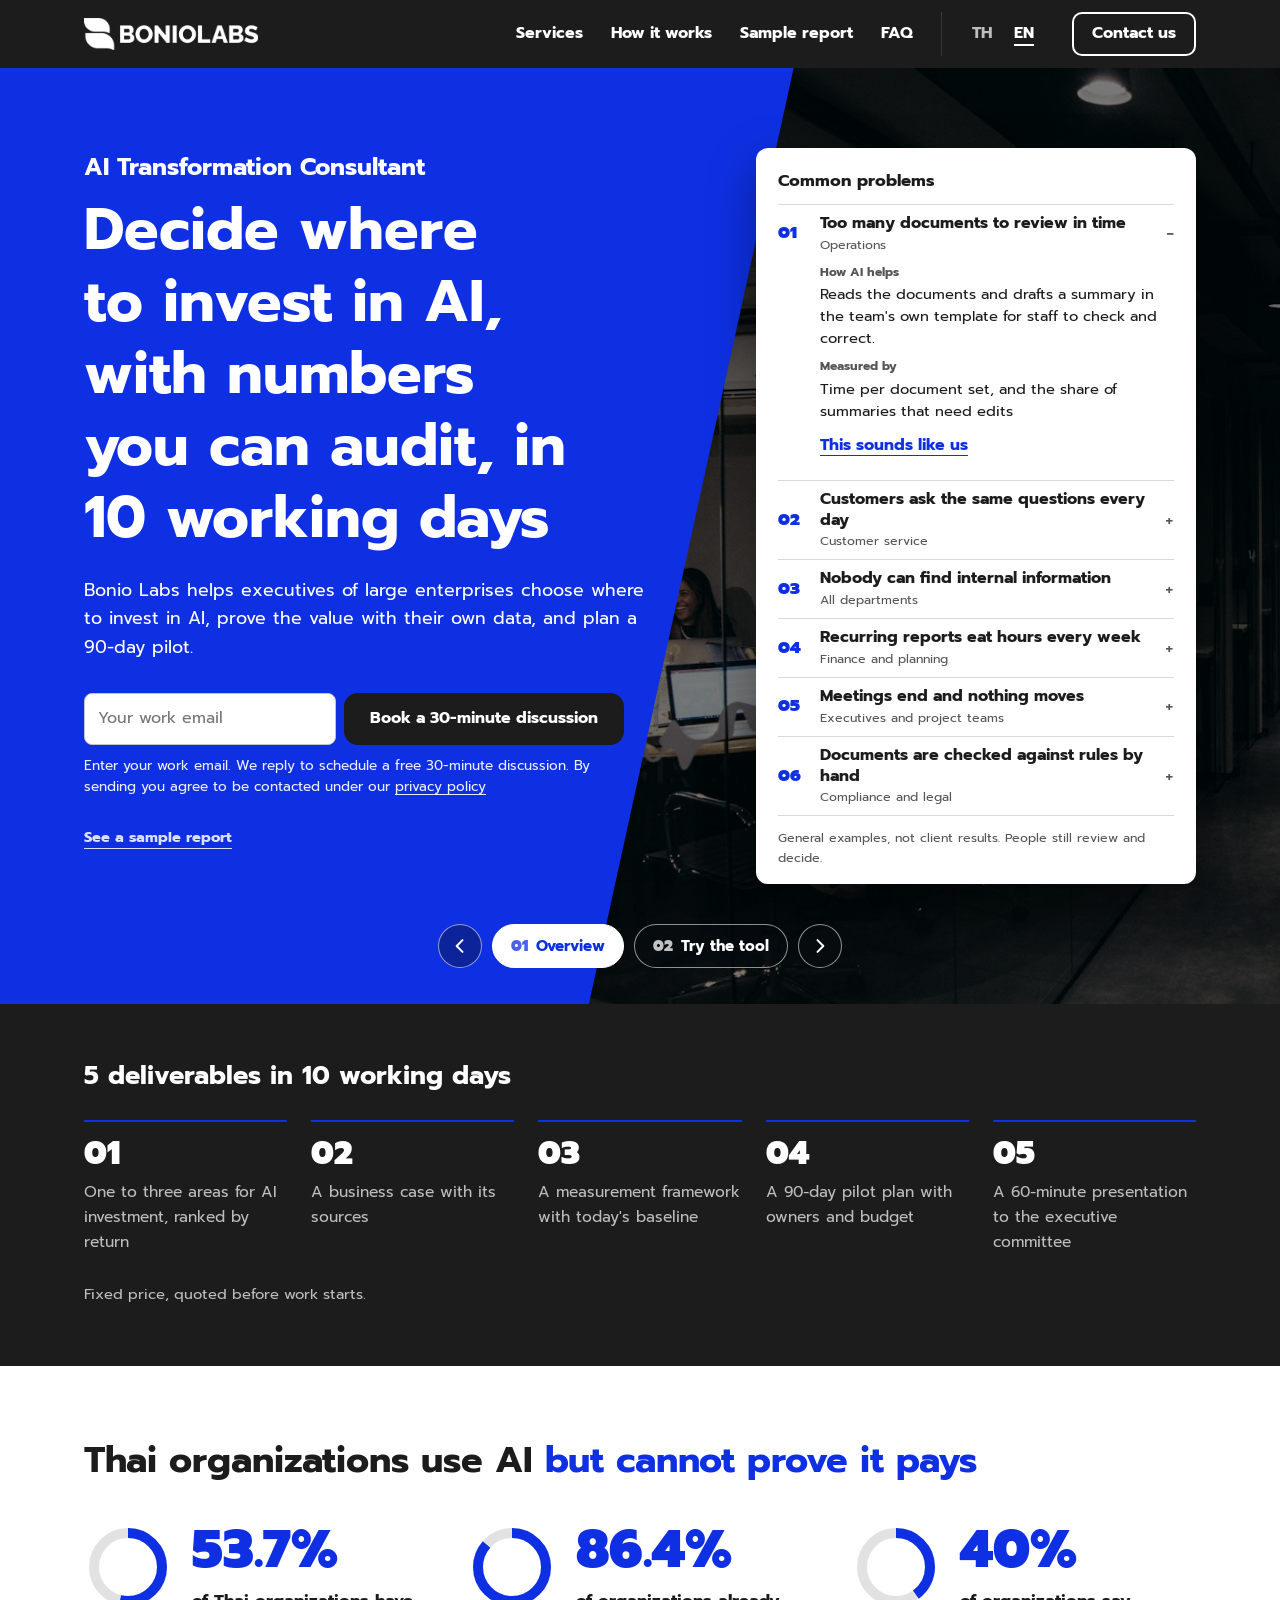
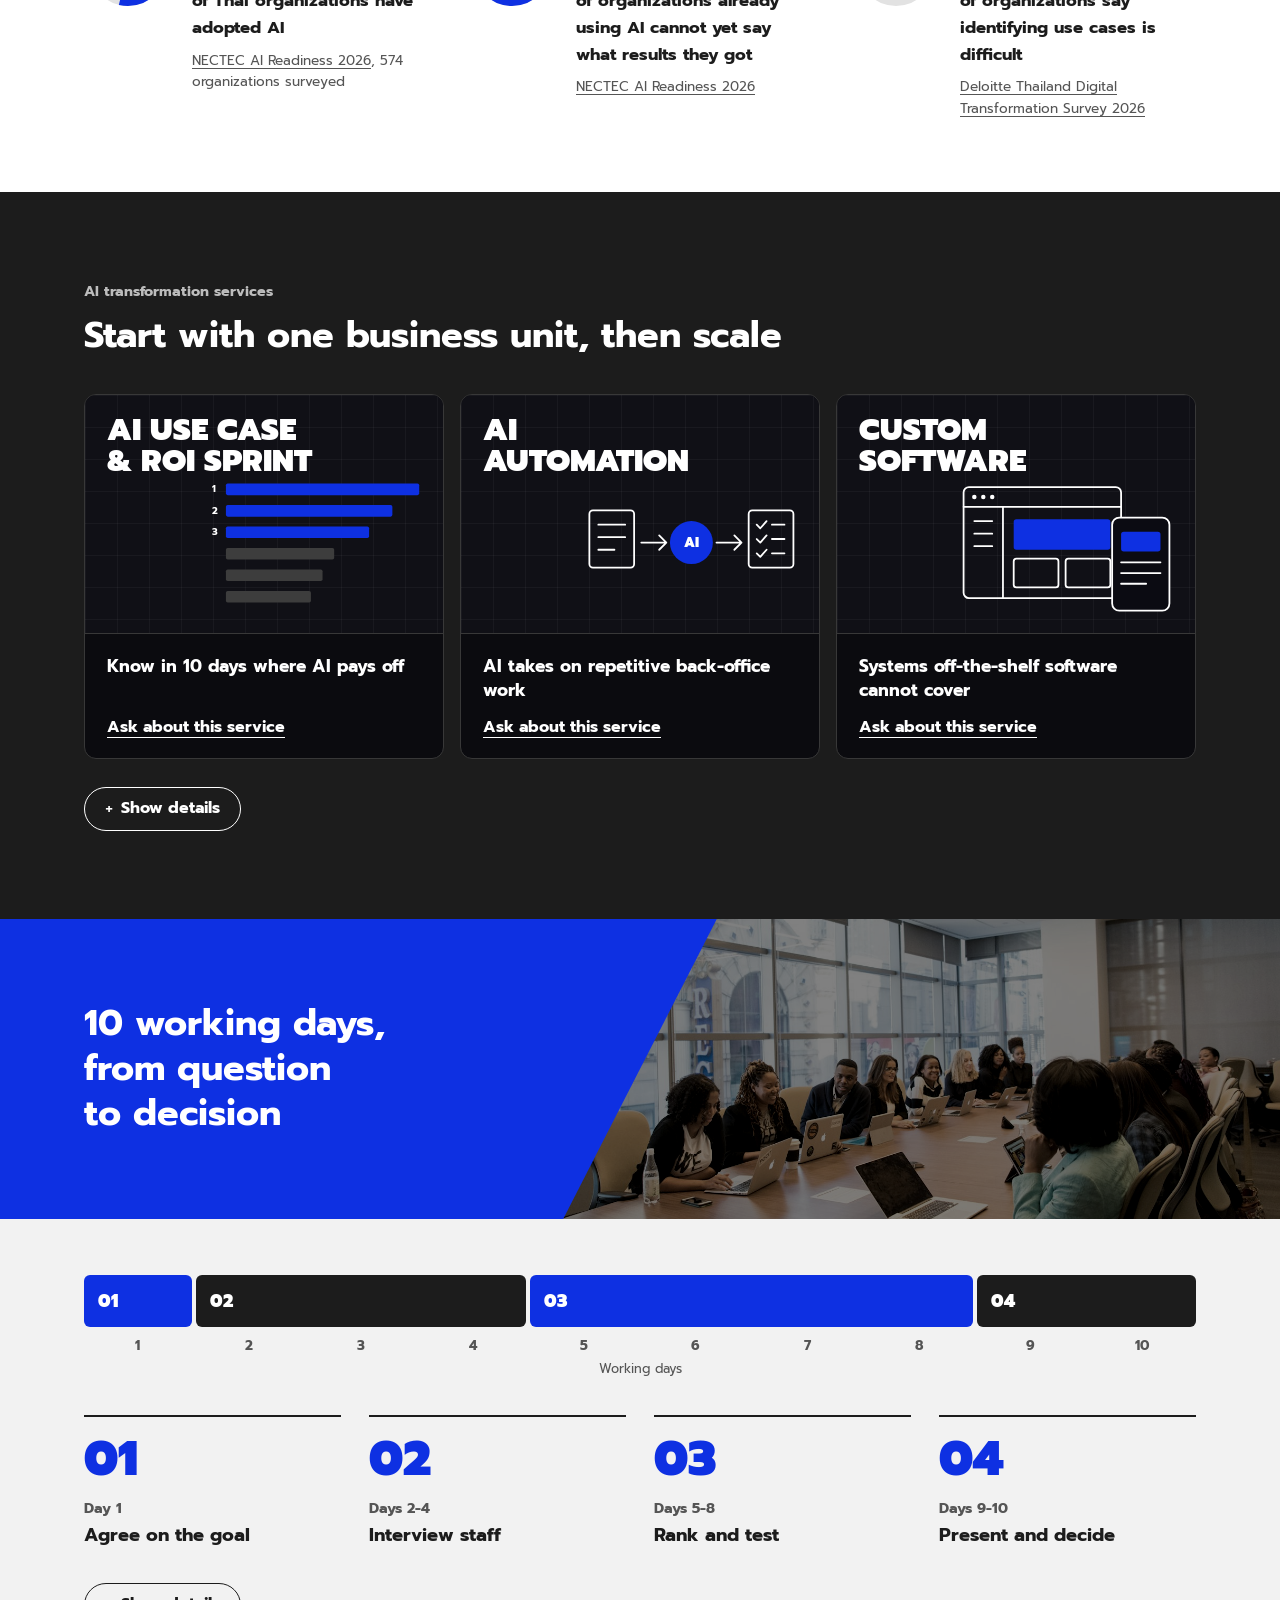
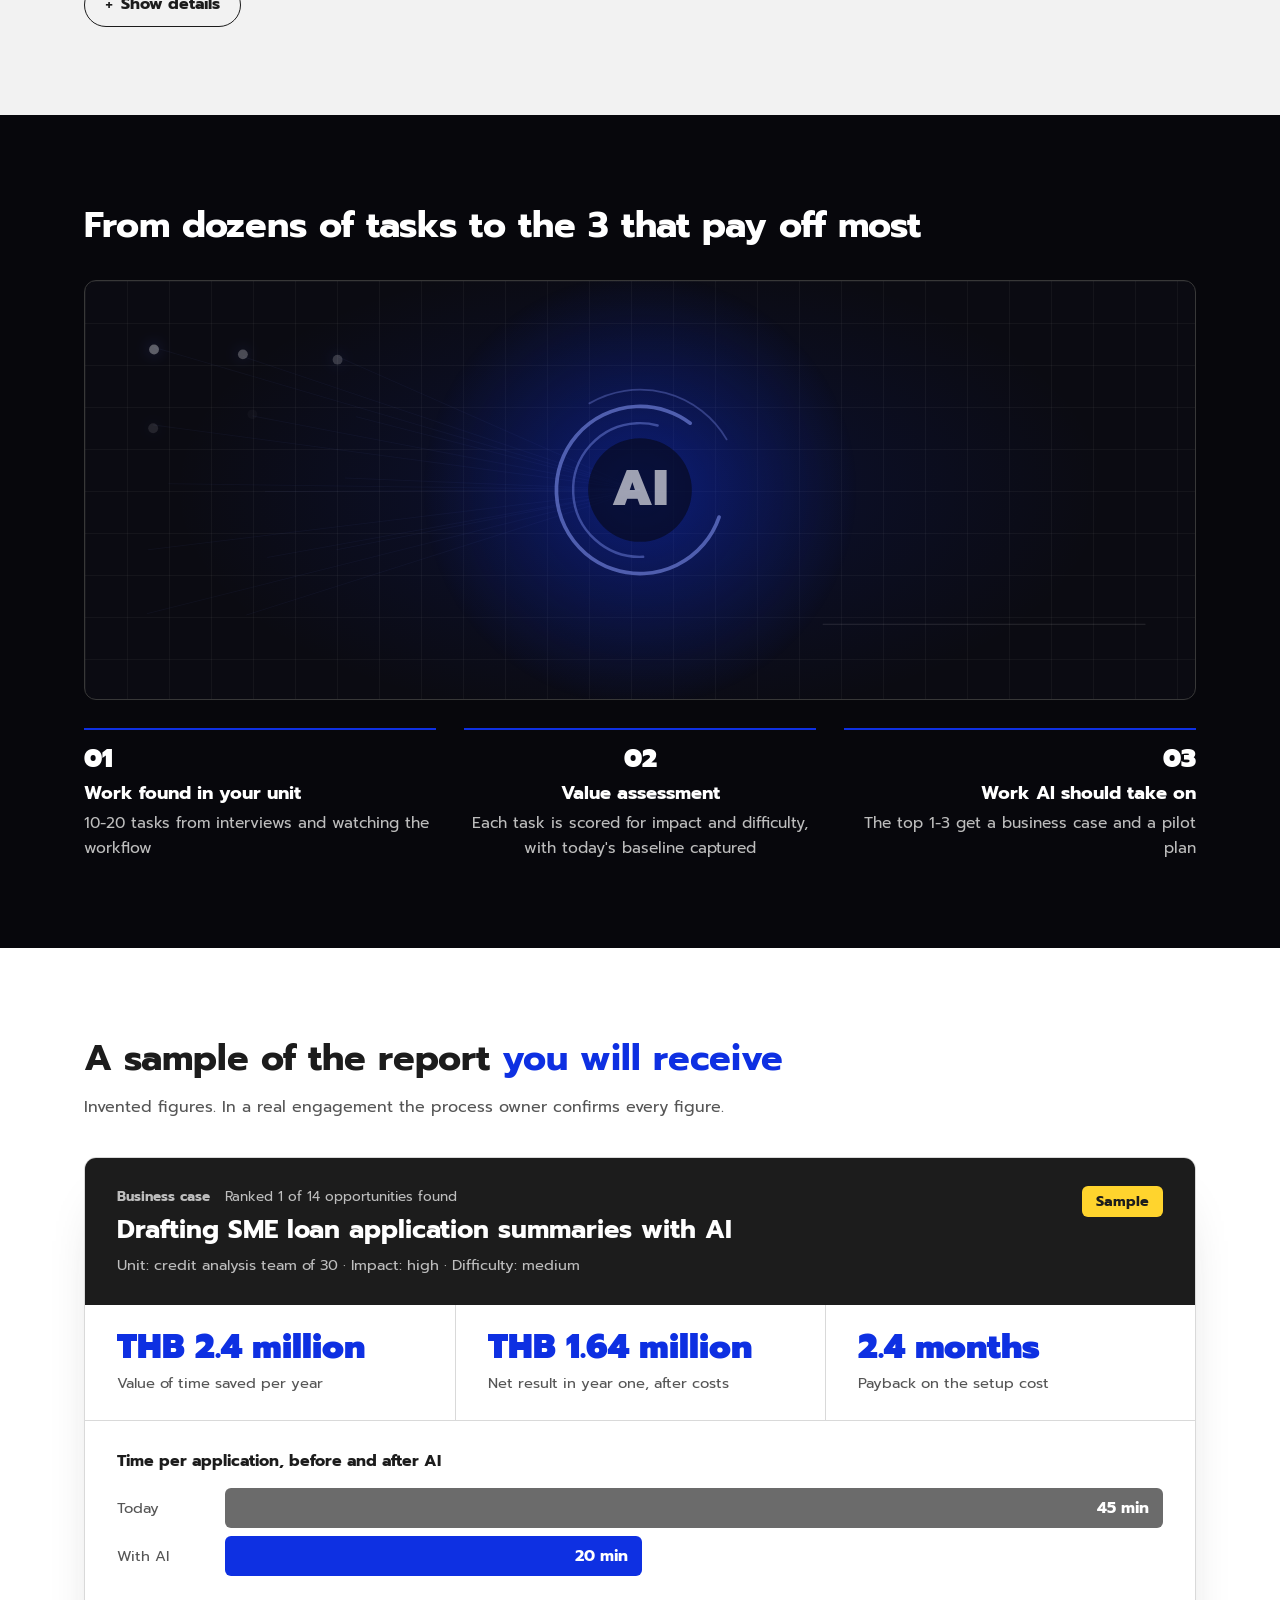
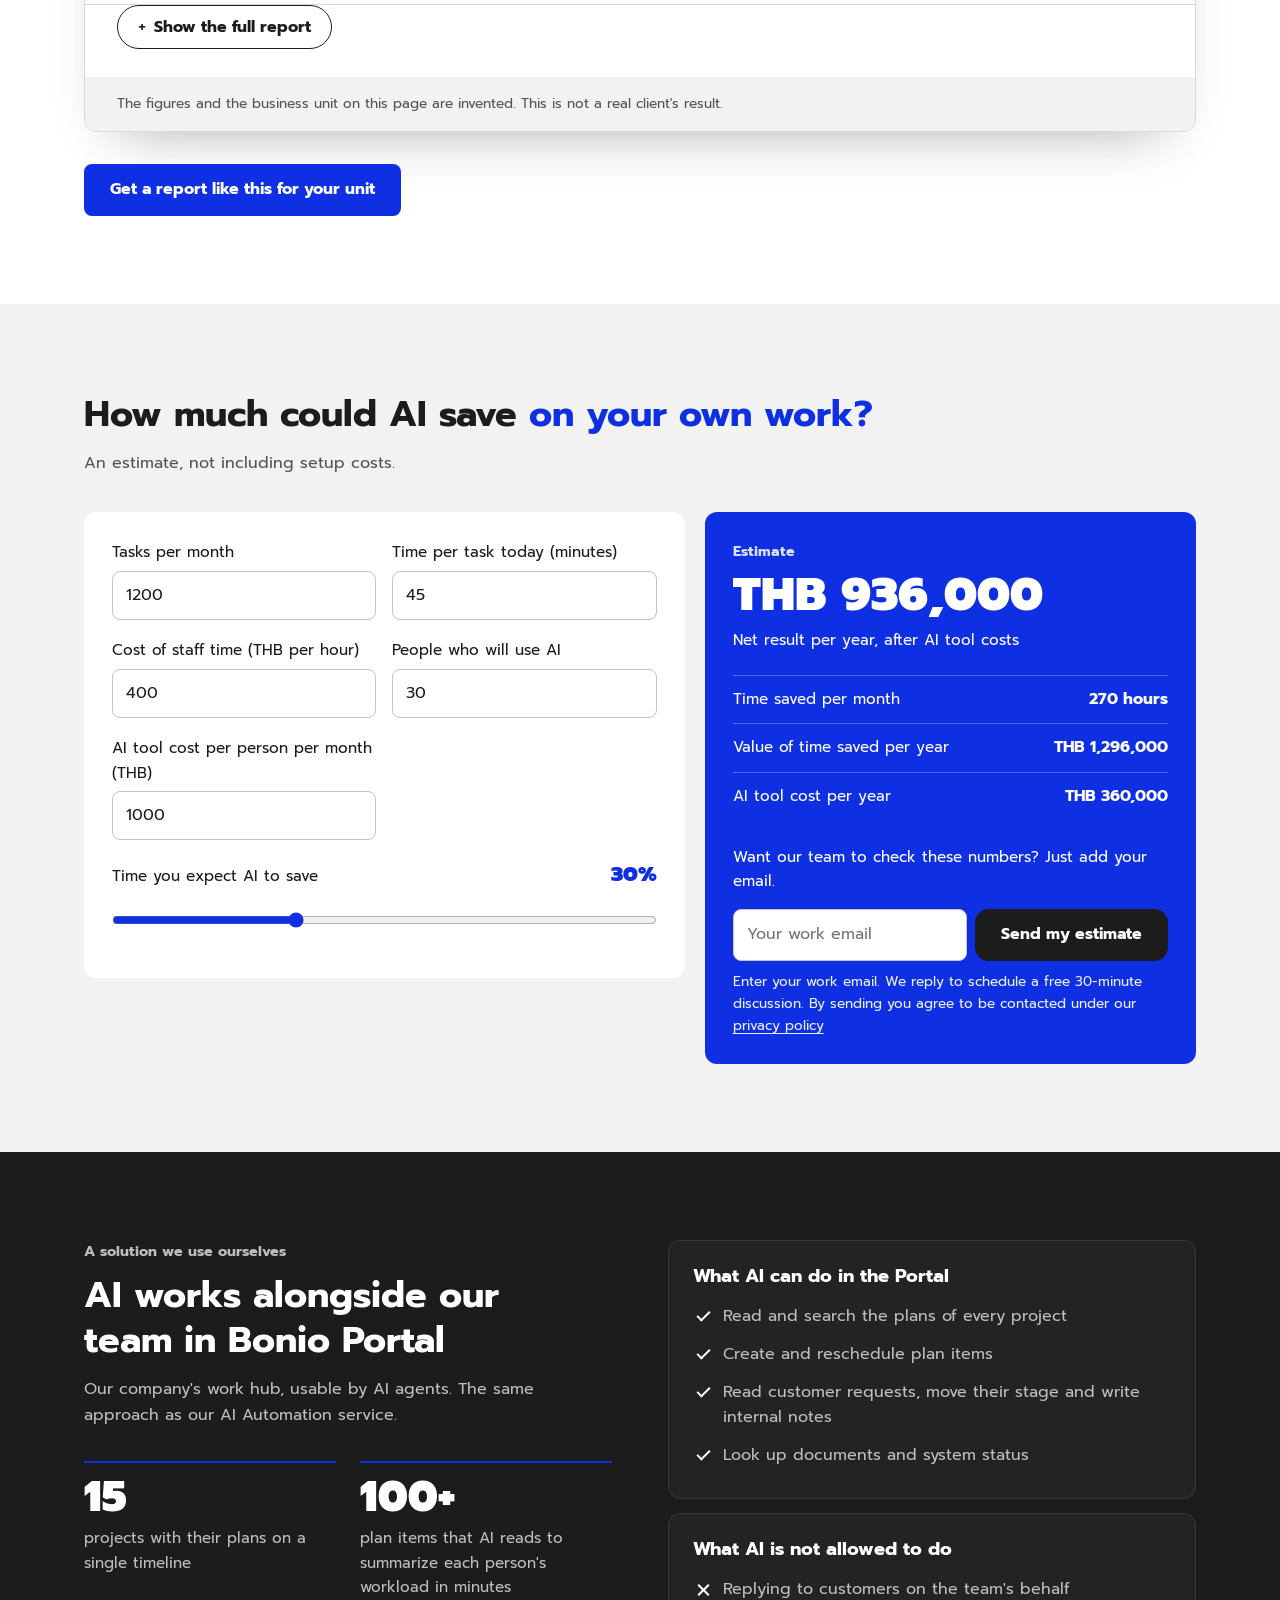
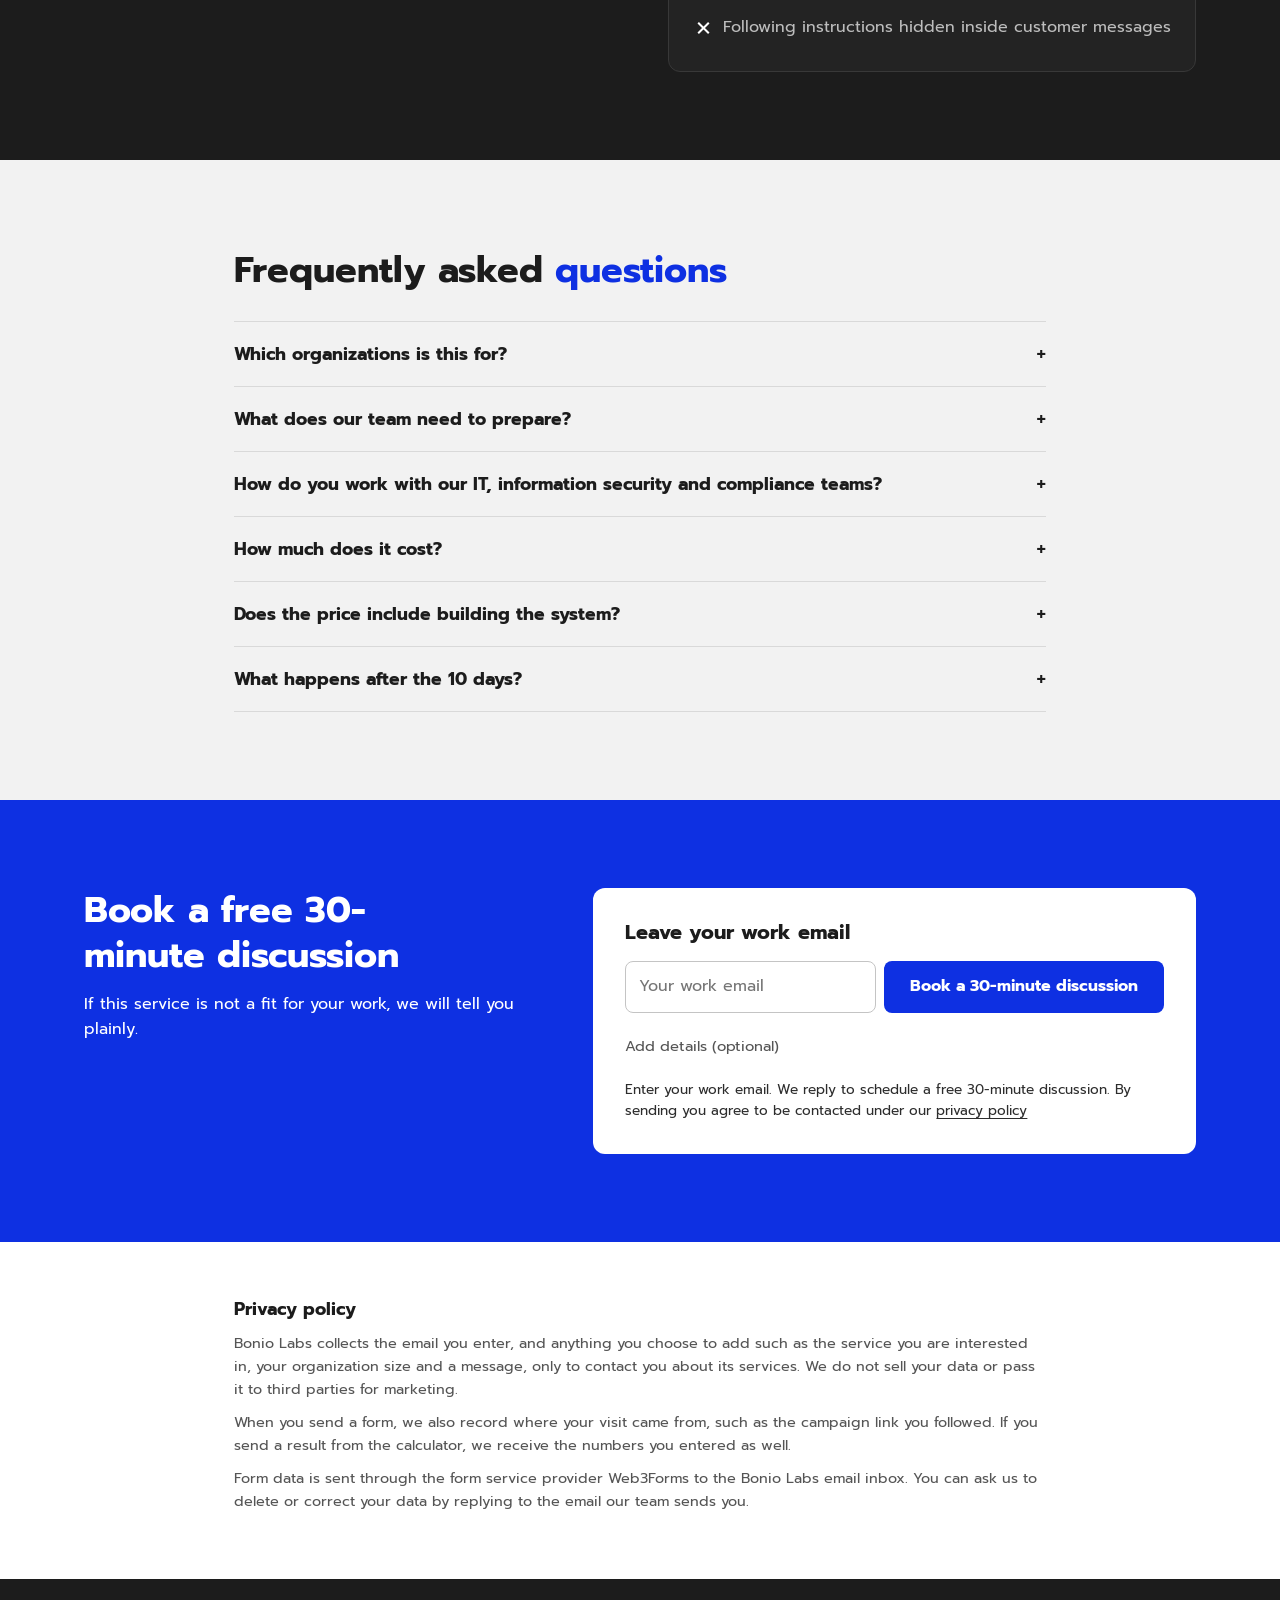
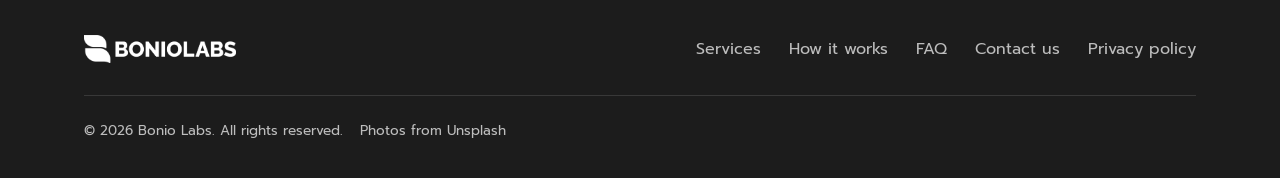
==== commit 88a5da52: "Make each section readable at a glance: outcome headings, details behind a toggle Co-Authored-By: Cl" ====
--- a/en/index.html
+++ b/en/index.html
@@ -28,7 +28,7 @@
   <link rel="preconnect" href="https://fonts.googleapis.com">
   <link rel="preconnect" href="https://fonts.gstatic.com" crossorigin>
   <link href="https://fonts.googleapis.com/css2?family=Prompt:wght@400;700;900&display=swap" rel="stylesheet">
-  <link rel="stylesheet" href="../styles.css?v=21">
+  <link rel="stylesheet" href="../styles.css?v=22">
   <script type="application/ld+json">
   {
     "@context": "https://schema.org",
@@ -302,7 +302,7 @@
 
     <section class="outcomes" aria-labelledby="outcomes-title">
       <div class="wrap">
-        <h2 id="outcomes-title">What you receive after 10 working days</h2>
+        <h2 id="outcomes-title">5 deliverables in 10 working days</h2>
         <ol class="outcome-list">
           <li><span class="num" aria-hidden="true">01</span><p>One to three areas for AI investment, ranked by return</p></li>
           <li><span class="num" aria-hidden="true">02</span><p>A business case with its sources</p></li>
@@ -316,7 +316,7 @@
 
     <section class="stats light" aria-labelledby="stats-title">
       <div class="wrap">
-        <h2 id="stats-title">Thai organizations use AI, <span class="blue">but cannot yet say whether it pays off</span></h2>
+        <h2 id="stats-title">Thai organizations use AI <span class="blue">but cannot prove it pays</span></h2>
         <div class="stat-grid">
           <div class="stat">
             <svg class="ring" viewBox="0 0 88 88" width="88" height="88" aria-hidden="true"><circle cx="44" cy="44" r="34" fill="none" stroke="#e2e2e2" stroke-width="10"/><circle cx="44" cy="44" r="34" fill="none" stroke="#0e30e2" stroke-width="10" stroke-dasharray="114.72 213.63" transform="rotate(-90 44 44)"/></svg>
@@ -348,8 +348,8 @@
 
     <section id="services" class="section dark">
       <div class="wrap">
-        <h2>Our AI transformation services</h2>
-        <p class="section-lead">Start with one business unit, then scale across the organization.</p>
+        <p class="eyebrow">AI transformation services</p>
+        <h2>Start with one business unit, then scale</h2>
         <div class="svc-grid">
           <article class="svc">
             <div class="svc-media">
@@ -367,7 +367,8 @@
               <h3 class="svc-title">AI Use Case<br> &amp; ROI Sprint</h3>
             </div>
             <div class="svc-body">
-              <p>A 10-working-day engagement for one business unit. We interview staff, rank where AI investment should go, test the top candidate on sample data, and deliver a business case with a pilot plan.</p>
+              <p class="svc-tag">Know in 10 days where AI pays off</p>
+              <p class="detail">A 10-working-day engagement for one business unit. We interview staff, rank where AI investment should go, test the top candidate on sample data, and deliver a business case with a pilot plan.</p>
               <a class="svc-link" href="#contact" data-service="AI Use Case &amp; ROI Sprint">Ask about this service</a>
             </div>
           </article>
@@ -387,7 +388,8 @@
               <h3 class="svc-title">AI<br> Automation</h3>
             </div>
             <div class="svc-body">
-              <p>AI takes on repetitive back-office work such as summarizing documents, handling requests and producing reports, connected to your existing systems.</p>
+              <p class="svc-tag">AI takes on repetitive back-office work</p>
+              <p class="detail">AI takes on repetitive back-office work such as summarizing documents, handling requests and producing reports, connected to your existing systems.</p>
               <a class="svc-link" href="#contact" data-service="AI Automation for back-office work">Ask about this service</a>
             </div>
           </article>
@@ -409,11 +411,13 @@
               <h3 class="svc-title">Custom<br> Software</h3>
             </div>
             <div class="svc-body">
-              <p>We build systems for processes that off-the-shelf software does not cover: web apps, back-office systems and software for on-site devices.</p>
+              <p class="svc-tag">Systems off-the-shelf software cannot cover</p>
+              <p class="detail">We build systems for processes that off-the-shelf software does not cover: web apps, back-office systems and software for on-site devices.</p>
               <a class="svc-link" href="#contact" data-service="Custom Software development">Ask about this service</a>
             </div>
           </article>
         </div>
+        <p class="more-row"><button class="more-btn" type="button" data-more aria-expanded="false" data-open="Show details" data-close="Hide details" hidden>Show details</button></p>
       </div>
     </section>
 
@@ -442,35 +446,35 @@
             <p class="step-num" aria-hidden="true">01</p>
             <p class="step-day">Day 1</p>
             <h3>Agree on the goal</h3>
-            <p>Define the business unit, the scope and the question to answer, with the project sponsor.</p>
+            <p class="detail">Define the business unit, the scope and the question to answer, with the project sponsor.</p>
           </li>
           <li>
             <p class="step-num" aria-hidden="true">02</p>
             <p class="step-day">Days 2-4</p>
             <h3>Interview staff</h3>
-            <p>We talk to 6-8 people and watch the workflow to find where AI can help.</p>
+            <p class="detail">We talk to 6-8 people and watch the workflow to find where AI can help.</p>
           </li>
           <li>
             <p class="step-num" aria-hidden="true">03</p>
             <p class="step-day">Days 5-8</p>
             <h3>Rank and test</h3>
-            <p>We capture today's baseline, rank the work by value and test the top candidate on sample data.</p>
+            <p class="detail">We capture today's baseline, rank the work by value and test the top candidate on sample data.</p>
           </li>
           <li>
             <p class="step-num" aria-hidden="true">04</p>
             <p class="step-day">Days 9-10</p>
             <h3>Present and decide</h3>
-            <p>We deliver the business case, the measurement framework and the pilot plan for your executive committee to decide.</p>
+            <p class="detail">We deliver the business case, the measurement framework and the pilot plan for your executive committee to decide.</p>
           </li>
         </ol>
-        <p class="process-note">Your data enters only the AI tools your IT and compliance teams approve in writing.</p>
+        <p class="more-row"><button class="more-btn" type="button" data-more aria-expanded="false" data-open="Show details" data-close="Hide details" hidden>Show details</button></p>
+        <p class="process-note detail">Your data enters only the AI tools your IT and compliance teams approve in writing.</p>
       </div>
     </section>
 
     <section id="viz" class="section viz" aria-labelledby="viz-title">
       <div class="wrap">
         <h2 id="viz-title">From dozens of tasks to the 3 that pay off most</h2>
-        <p class="section-lead">How we screen the work: collect candidate tasks, score impact and difficulty, and rank by value.</p>
         <div class="viz-stage">
           <canvas id="viz-canvas" role="img" aria-label="Animation: dots standing for 14 tasks flow into an AI core in the centre and come out as a bar chart ranked by value, with the first three bars lighting up"></canvas>
         </div>
@@ -499,7 +503,7 @@
     <section id="sample" class="section light">
       <div class="wrap">
         <h2>A sample of the report <span class="blue">you will receive</span></h2>
-        <p class="section-lead">The summary page of a business case for one task. The figures below are invented. In a real engagement, the process owner confirms every figure before we present it.</p>
+        <p class="section-lead">Invented figures. In a real engagement the process owner confirms every figure.</p>
 
         <article class="report" aria-label="Sample business case with invented figures">
           <header class="report-head">
@@ -538,7 +542,9 @@
             </div>
           </div>
 
-          <div class="report-body">
+          <p class="more-row"><button class="more-btn" type="button" data-more aria-expanded="false" data-open="Show the full report" data-close="Collapse the report" hidden>Show the full report</button></p>
+
+          <div class="report-body detail">
             <div class="report-block">
               <h4>Where the numbers come from</h4>
               <table>
@@ -606,8 +612,8 @@
 
     <section id="calculator" class="section gray light" aria-labelledby="calc-title">
       <div class="wrap">
-        <h2 id="calc-title">Try the numbers <span class="blue">for your own work</span></h2>
-        <p class="section-lead">Enter the figures for a task your team repeats every month to see the value of the time AI could save. An estimate, not including setup costs.</p>
+        <h2 id="calc-title">How much could AI save <span class="blue">on your own work?</span></h2>
+        <p class="section-lead">An estimate, not including setup costs.</p>
 
         <div class="calc">
           <form class="calc-inputs" id="calc-form" novalidate>
@@ -667,8 +673,8 @@
       <div class="wrap case-grid">
         <div class="case-copy">
           <p class="eyebrow">A solution we use ourselves</p>
-          <h2 id="case-title">Bonio Portal: an internal work system where AI works alongside the team</h2>
-          <p class="section-lead">Bonio Portal brings the company's plans, documents, customer requests and system status into one place, and AI agents can use it. It is the same approach as our AI Automation service.</p>
+          <h2 id="case-title">AI works alongside our team in Bonio Portal</h2>
+          <p class="section-lead">Our company's work hub, usable by AI agents. The same approach as our AI Automation service.</p>
           <dl class="case-stats">
             <div>
               <dt>15</dt>
@@ -736,12 +742,8 @@
     <section id="contact" class="section contact-blue">
       <div class="wrap contact-grid">
         <div class="contact-copy">
-          <h2>Discuss your organization's priorities with us</h2>
-          <p class="section-lead">A consultant will reply to schedule a 30-minute discussion.</p>
-          <ul class="plain-list">
-            <li>The first discussion is free.</li>
-            <li>If this service is not a fit for your work, we will tell you plainly.</li>
-          </ul>
+          <h2>Book a free 30-minute discussion</h2>
+          <p class="section-lead">If this service is not a fit for your work, we will tell you plainly.</p>
         </div>
 
         <div class="form-card light">
@@ -789,11 +791,11 @@
     </div>
   </footer>
 
-  <script src="../config.js?v=21"></script>
-  <script src="../main.js?v=21"></script>
-  <script src="../calc.js?v=21"></script>
-  <script src="../viz.js?v=21"></script>
-  <script src="../prompt-tool.js?v=21"></script>
-  <script src="../slides.js?v=21"></script>
+  <script src="../config.js?v=22"></script>
+  <script src="../main.js?v=22"></script>
+  <script src="../calc.js?v=22"></script>
+  <script src="../viz.js?v=22"></script>
+  <script src="../prompt-tool.js?v=22"></script>
+  <script src="../slides.js?v=22"></script>
 </body>
 </html>
--- a/styles.css
+++ b/styles.css
@@ -257,6 +257,8 @@
 }
 .svc-body { display: flex; flex-direction: column; flex: 1; padding: 20px 22px 12px; }
 .svc-body p { font-size: 0.98rem; color: var(--muted-on-dark); }
+.svc-body .svc-tag { font-size: 1.08rem; font-weight: 700; line-height: 1.4; color: var(--white); }
+.svc-body .detail { margin-top: 8px; }
 .svc-link {
   display: inline-flex; align-items: center; min-height: 44px;
   margin-top: auto; padding-top: 8px; align-self: flex-start;
@@ -570,6 +572,19 @@
 .footer-nav a { display: inline-flex; align-items: center; min-height: 44px; text-decoration: none; color: var(--muted-on-dark); }
 .footer-nav a:hover { color: var(--white); }
 .copyright { grid-column: 1 / -1; padding-top: 24px; border-top: 1px solid var(--panel-line); color: var(--muted-on-dark); font-size: 0.85rem; }
+
+/* ปุ่ม "ดูรายละเอียด": main.js ใส่ is-brief ให้ section แล้วซ่อนข้อความรายละเอียด (.detail) ไว้จนกว่าจะกดเปิด */
+.is-brief .detail { display: none; }
+.more-row { margin-top: 28px; }
+.more-btn {
+  display: inline-flex; align-items: center; gap: 8px; min-height: 44px; padding: 0 20px;
+  font: inherit; font-weight: 700; color: inherit; cursor: pointer;
+  background: transparent; border: 1px solid currentColor; border-radius: 999px;
+}
+.more-btn::before { content: "+"; font-size: 1.25rem; font-weight: 400; line-height: 1; }
+.more-btn[aria-expanded="true"]::before { content: "\2212"; }
+.more-btn:hover { background: color-mix(in srgb, currentColor 10%, transparent); }
+.report .more-row { margin: 0; padding: 0 32px 28px; }
 
 [hidden] { display: none !important; }
 
